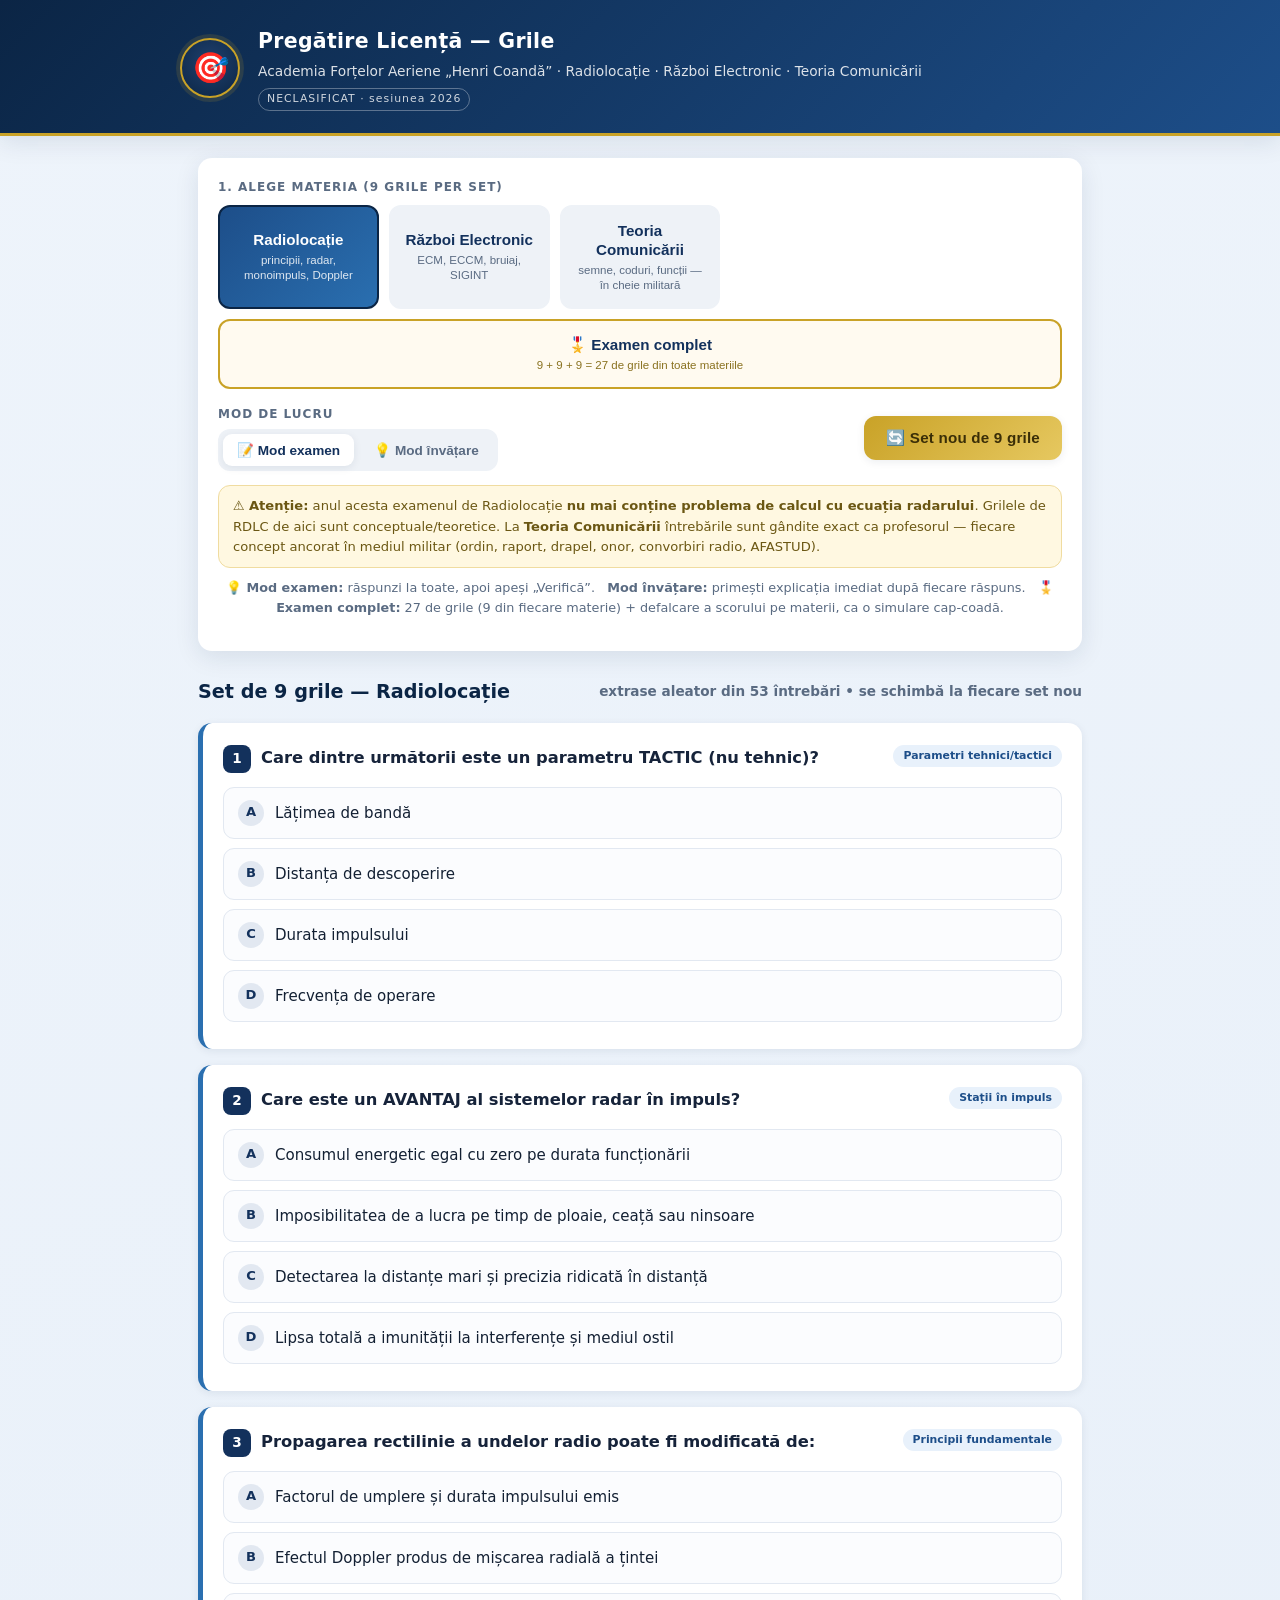
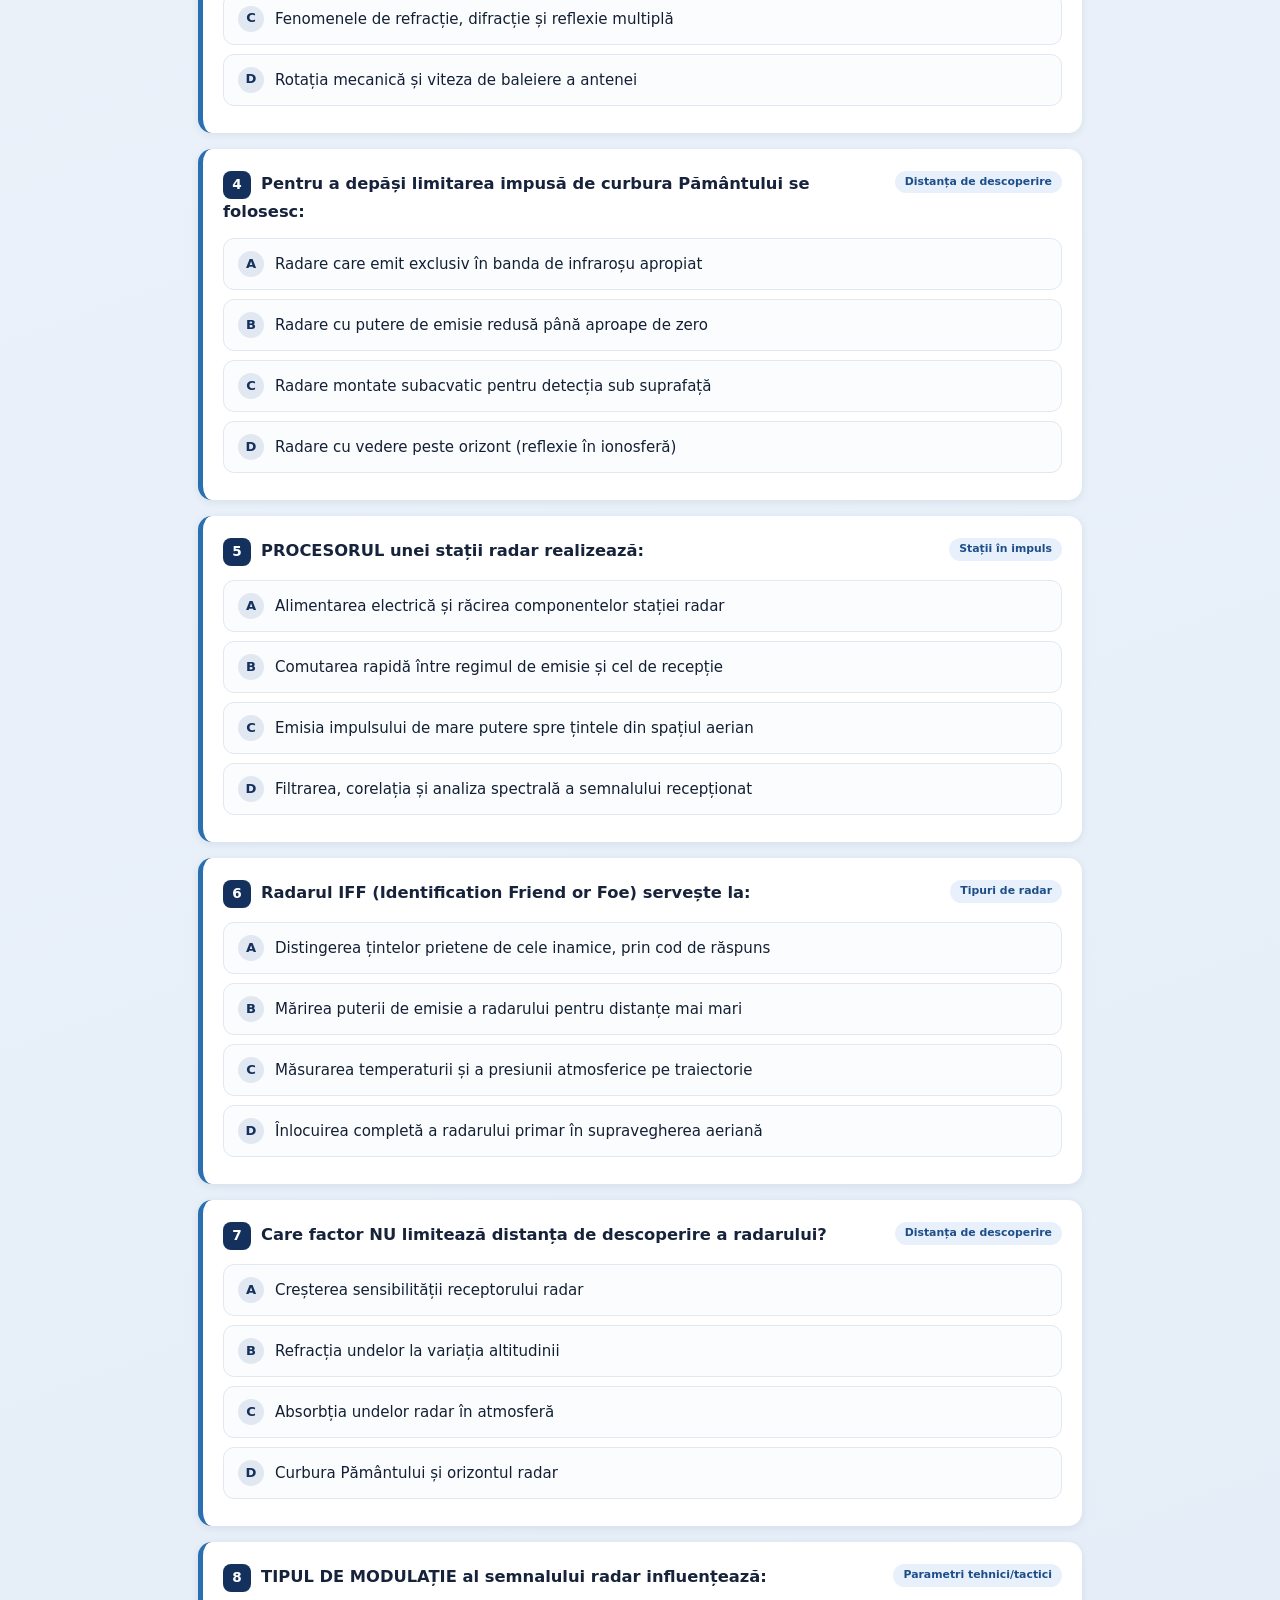
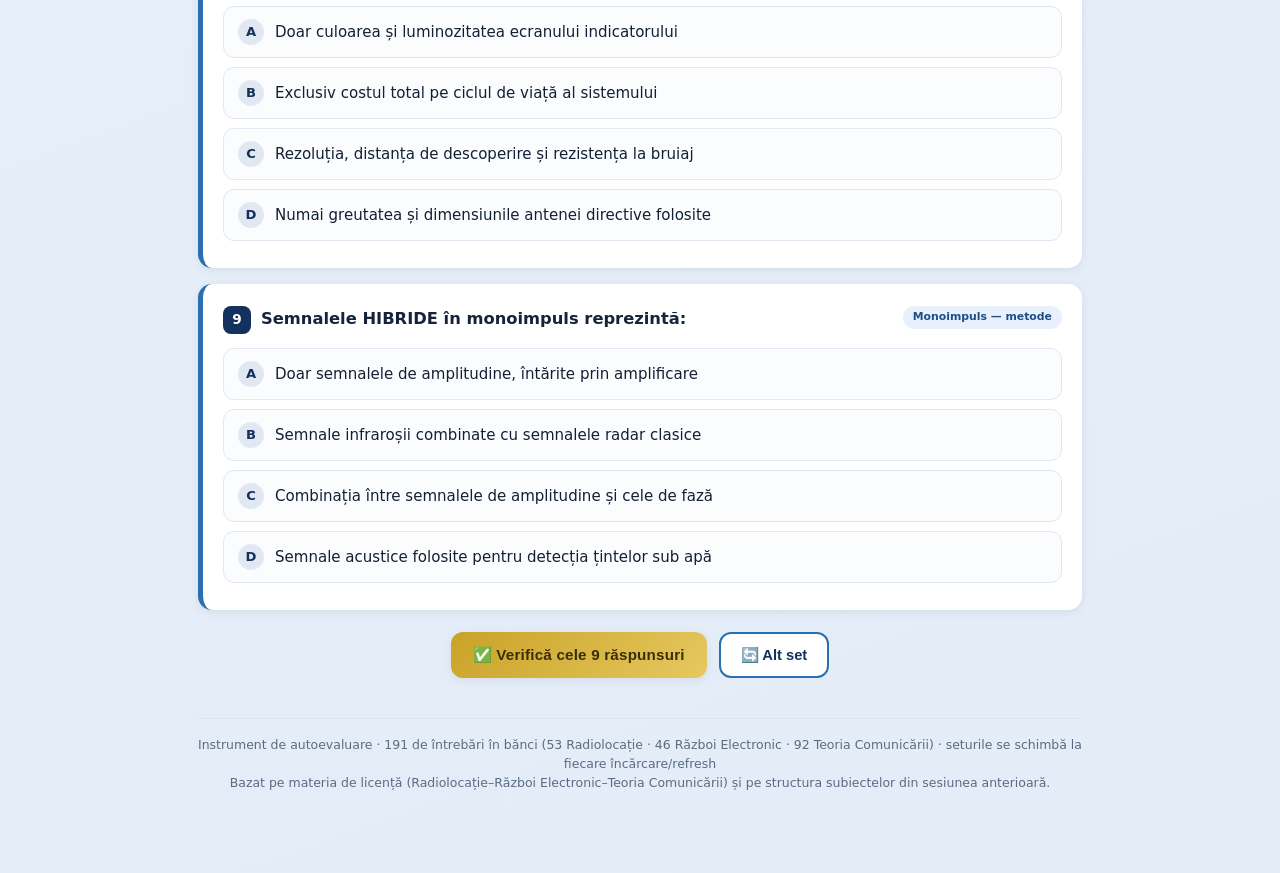
==== Grile-Licenta-STANDALONE.html @ 8da16b51 "Grile licenta - Radiolocatie, Razboi Electronic, Teoria Comunicarii Site de pregatire cu 191 de gril" ====
<!DOCTYPE html>
<html lang="ro">
<head>
<meta charset="UTF-8">
<meta name="viewport" content="width=device-width, initial-scale=1.0">
<title>Grile Licență — Radiolocație · Război Electronic · Teoria Comunicării</title>
<style>
:root{
  --bleu-inchis:#0b2545;
  --bleu:#13315c;
  --bleu-mediu:#1d4e89;
  --bleu-deschis:#2a6fb0;
  --cer:#e8f1fb;
  --auriu:#c9a227;
  --auriu-clar:#e6c860;
  --verde:#1a7f4b;
  --verde-fundal:#e5f5ec;
  --rosu:#b3261e;
  --rosu-fundal:#fbe9e7;
  --gri:#5a6b82;
  --gri-clar:#eef2f7;
  --alb:#ffffff;
  --umbra:0 6px 24px rgba(11,37,69,.10);
  --umbra-mica:0 2px 8px rgba(11,37,69,.08);
  --radius:14px;
}
*{box-sizing:border-box}
html{scroll-behavior:smooth}
body{
  margin:0;
  font-family:"Segoe UI",system-ui,-apple-system,Roboto,Arial,sans-serif;
  color:#132033;
  background:linear-gradient(160deg,#eef4fb 0%,#e3ecf7 100%);
  line-height:1.55;
}
.container{max-width:920px;margin:0 auto;padding:0 18px 80px}

/* ---------- HEADER ---------- */
header.top{
  background:linear-gradient(135deg,var(--bleu-inchis),var(--bleu-mediu));
  color:#fff;padding:26px 18px 22px;box-shadow:var(--umbra);
  border-bottom:3px solid var(--auriu);
}
header.top .wrap{max-width:920px;margin:0 auto;display:flex;align-items:center;gap:18px}
.stema{
  width:60px;height:60px;flex:0 0 60px;border-radius:50%;
  background:radial-gradient(circle at 50% 40%,#20416e,#0b2545);
  border:2px solid var(--auriu);display:flex;align-items:center;justify-content:center;
  font-size:30px;box-shadow:0 0 0 4px rgba(201,162,39,.15);
}
header.top h1{margin:0;font-size:1.28rem;letter-spacing:.3px}
header.top p{margin:3px 0 0;font-size:.86rem;opacity:.85}
.badge-neclasificat{
  display:inline-block;margin-top:6px;font-size:.68rem;letter-spacing:1px;
  border:1px solid rgba(255,255,255,.4);padding:2px 8px;border-radius:20px;opacity:.8
}

/* ---------- BARA DE CONTROL ---------- */
.panou{
  background:var(--alb);border-radius:var(--radius);box-shadow:var(--umbra);
  padding:20px;margin-top:22px;
}
.eticheta{font-size:.75rem;text-transform:uppercase;letter-spacing:1px;color:var(--gri);margin-bottom:8px;font-weight:600}
.materii{display:grid;grid-template-columns:repeat(auto-fit,minmax(150px,1fr));gap:10px}
.materie-btn{
  border:2px solid var(--gri-clar);background:var(--gri-clar);color:var(--bleu);
  border-radius:12px;padding:14px 12px;cursor:pointer;font-size:.95rem;font-weight:600;
  transition:.15s;text-align:center;line-height:1.3;
}
.materie-btn small{display:block;font-weight:400;font-size:.72rem;color:var(--gri);margin-top:3px}
.materie-btn:hover{border-color:var(--bleu-deschis);transform:translateY(-2px)}
.materie-btn.activ{background:linear-gradient(135deg,var(--bleu-mediu),var(--bleu-deschis));color:#fff;border-color:var(--bleu-inchis)}
.materie-btn.activ small{color:rgba(255,255,255,.85)}
.materie-btn.complet-btn{grid-column:1/-1;border-color:var(--auriu);background:#fffaf0}
.materie-btn.complet-btn small{color:#8a7220}
.materie-btn.complet-btn.activ{background:linear-gradient(135deg,var(--auriu),var(--auriu-clar));color:#3a2e07;border-color:#a8891f}
.materie-btn.complet-btn.activ small{color:#5a4a10}

/* separator de materie în examen complet */
.sectiune-materie{
  margin:26px 0 4px;padding:12px 18px;border-radius:12px;font-weight:700;font-size:1.05rem;
  color:#fff;background:linear-gradient(135deg,var(--bleu-inchis),var(--bleu-mediu));
  box-shadow:var(--umbra-mica);border-left:5px solid var(--auriu);letter-spacing:.3px
}
.sectiune-materie:first-child{margin-top:8px}

/* defalcare pe materii în rezultat */
.defalcare{margin-top:18px;display:grid;gap:10px;max-width:460px;margin-left:auto;margin-right:auto;text-align:left}
.defalcare-item{display:grid;grid-template-columns:1fr auto;gap:4px 12px;align-items:center}
.defalcare-nume{font-size:.9rem;opacity:.95}
.defalcare-scor{font-weight:700;font-size:.95rem}
.defalcare-bara{grid-column:1/-1;height:8px;background:rgba(255,255,255,.2);border-radius:20px;overflow:hidden}
.defalcare-bara > div{height:100%;background:linear-gradient(90deg,var(--auriu),var(--auriu-clar));border-radius:20px;transition:width .6s ease}

.optiuni-rand{display:flex;flex-wrap:wrap;gap:14px;align-items:center;margin-top:16px;justify-content:space-between}
.mod-switch{display:flex;gap:6px;background:var(--gri-clar);padding:5px;border-radius:12px}
.mod-switch button{
  border:none;background:transparent;padding:8px 14px;border-radius:9px;cursor:pointer;
  font-size:.85rem;font-weight:600;color:var(--gri);transition:.15s
}
.mod-switch button.activ{background:#fff;color:var(--bleu);box-shadow:var(--umbra-mica)}
.btn-principal{
  background:linear-gradient(135deg,var(--auriu),var(--auriu-clar));color:#3a2e07;
  border:none;padding:13px 22px;border-radius:12px;font-size:.95rem;font-weight:700;
  cursor:pointer;box-shadow:var(--umbra-mica);transition:.15s;letter-spacing:.2px
}
.btn-principal:hover{filter:brightness(1.05);transform:translateY(-2px)}
.btn-principal:active{transform:translateY(0)}

/* ---------- ANTET SET ---------- */
.antet-set{
  display:flex;justify-content:space-between;align-items:center;flex-wrap:wrap;gap:10px;
  margin-top:26px;margin-bottom:6px;
}
.antet-set h2{margin:0;color:var(--bleu-inchis);font-size:1.2rem}
.antet-set .contor{font-size:.85rem;color:var(--gri);font-weight:600}

/* ---------- CARD ÎNTREBARE ---------- */
.card{
  background:var(--alb);border-radius:var(--radius);box-shadow:var(--umbra-mica);
  padding:20px 20px 18px;margin-top:16px;border-left:5px solid var(--bleu-deschis);
  transition:.2s
}
.card.corect{border-left-color:var(--verde)}
.card.gresit{border-left-color:var(--rosu)}
.card .q-nr{
  display:inline-flex;align-items:center;justify-content:center;min-width:28px;height:28px;
  background:var(--bleu);color:#fff;border-radius:8px;font-weight:700;font-size:.85rem;margin-right:10px;padding:0 6px
}
.card .tema-tag{
  float:right;font-size:.68rem;color:var(--bleu-mediu);background:var(--cer);
  padding:3px 10px;border-radius:20px;font-weight:600;margin-top:2px
}
.card .intrebare{font-weight:600;font-size:1.02rem;margin:2px 0 14px;color:#16233a}
.optiune{
  display:flex;align-items:flex-start;gap:11px;border:1.5px solid #e2e8f1;border-radius:11px;
  padding:12px 14px;margin-bottom:9px;cursor:pointer;transition:.12s;background:#fbfcfe
}
.optiune:hover{border-color:var(--bleu-deschis);background:#f4f8fd}
.optiune.selectat{border-color:var(--bleu-mediu);background:#eaf2fb;box-shadow:inset 0 0 0 1px var(--bleu-mediu)}
.optiune .litera{
  flex:0 0 26px;width:26px;height:26px;border-radius:50%;background:#e2e8f1;color:var(--bleu);
  display:flex;align-items:center;justify-content:center;font-weight:700;font-size:.82rem;transition:.12s
}
.optiune.selectat .litera{background:var(--bleu-mediu);color:#fff}
.optiune .txt{flex:1;font-size:.94rem;padding-top:2px}
.optiune.raspuns-corect{border-color:var(--verde);background:var(--verde-fundal)}
.optiune.raspuns-corect .litera{background:var(--verde);color:#fff}
.optiune.raspuns-gresit{border-color:var(--rosu);background:var(--rosu-fundal)}
.optiune.raspuns-gresit .litera{background:var(--rosu);color:#fff}
.optiune.blocat{cursor:default;pointer-events:none}

/* ---------- EXPLICAȚIE ---------- */
.explicatie{
  margin-top:12px;border-radius:11px;padding:14px 16px;font-size:.9rem;line-height:1.6;
  display:none;animation:apar .25s ease
}
.explicatie.vizibil{display:block}
.explicatie.ok{background:var(--verde-fundal);border:1px solid #b7e0c6}
.explicatie.nu{background:var(--rosu-fundal);border:1px solid #f0c4bf}
.explicatie .titlu{font-weight:700;margin-bottom:4px;display:flex;align-items:center;gap:7px}
.explicatie.ok .titlu{color:var(--verde)}
.explicatie.nu .titlu{color:var(--rosu)}
@keyframes apar{from{opacity:0;transform:translateY(-4px)}to{opacity:1;transform:none}}

/* ---------- REZULTAT ---------- */
#rezultat{margin-top:26px}
.scor-card{
  background:linear-gradient(135deg,var(--bleu-inchis),var(--bleu-mediu));color:#fff;
  border-radius:var(--radius);padding:26px;text-align:center;box-shadow:var(--umbra);
  border-bottom:3px solid var(--auriu)
}
.scor-card .nota{font-size:3rem;font-weight:800;line-height:1;margin:6px 0}
.scor-card .nota small{font-size:1.1rem;opacity:.75;font-weight:600}
.scor-card .mesaj{font-size:1rem;opacity:.92;margin-top:6px}
.bara-scor{height:12px;background:rgba(255,255,255,.2);border-radius:20px;margin:16px auto 0;max-width:420px;overflow:hidden}
.bara-scor > div{height:100%;border-radius:20px;transition:width .6s ease;background:linear-gradient(90deg,var(--auriu),var(--auriu-clar))}
.teme-repetat{
  background:var(--alb);border-radius:var(--radius);box-shadow:var(--umbra-mica);
  padding:18px 20px;margin-top:16px;border-left:5px solid var(--auriu)
}
.teme-repetat h3{margin:0 0 8px;color:var(--bleu-inchis);font-size:1.02rem}
.teme-repetat ul{margin:6px 0 0;padding-left:20px}
.teme-repetat li{margin-bottom:5px;font-size:.92rem}
.teme-repetat .felicitari{color:var(--verde);font-weight:600}

.actiuni-jos{display:flex;gap:12px;flex-wrap:wrap;justify-content:center;margin-top:22px}
.btn-secundar{
  background:#fff;color:var(--bleu);border:2px solid var(--bleu-deschis);
  padding:12px 20px;border-radius:12px;font-weight:600;cursor:pointer;transition:.15s;font-size:.92rem
}
.btn-secundar:hover{background:var(--cer)}

/* ---------- FOOTER / MISC ---------- */
.hint{font-size:.8rem;color:var(--gri);margin-top:10px;text-align:center}
footer{text-align:center;color:var(--gri);font-size:.78rem;margin-top:40px;padding-top:16px;border-top:1px solid #dbe3ee}
.avertisment{
  background:#fff8e1;border:1px solid #f0dca0;border-radius:12px;padding:10px 14px;
  font-size:.82rem;color:#6b5713;margin-top:14px
}
@media(max-width:560px){
  header.top h1{font-size:1.05rem}
  .card .tema-tag{display:none}
  .scor-card .nota{font-size:2.4rem}
}

</style>
</head>
<body>

<header class="top">
  <div class="wrap">
    <div class="stema">🎯</div>
    <div>
      <h1>Pregătire Licență — Grile</h1>
      <p>Academia Forțelor Aeriene „Henri Coandă” · Radiolocație · Război Electronic · Teoria Comunicării</p>
      <span class="badge-neclasificat">NECLASIFICAT · sesiunea 2026</span>
    </div>
  </div>
</header>

<div class="container">

  <div class="panou">
    <div class="eticheta">1. Alege materia (9 grile per set)</div>
    <div class="materii" id="materii"><!-- butoane materii injectate --></div>

    <div class="optiuni-rand">
      <div>
        <div class="eticheta" style="margin-bottom:6px">Mod de lucru</div>
        <div class="mod-switch">
          <button data-mod="examen" class="activ">📝 Mod examen</button>
          <button data-mod="invatare">💡 Mod învățare</button>
        </div>
      </div>
      <button class="btn-principal" onclick="setNou()">🔄 Set nou de 9 grile</button>
    </div>

    <div class="avertisment">
      ⚠️ <b>Atenție:</b> anul acesta examenul de Radiolocație <b>nu mai conține problema de calcul cu ecuația radarului</b>.
      Grilele de RDLC de aici sunt conceptuale/teoretice. La <b>Teoria Comunicării</b> întrebările sunt gândite exact ca profesorul —
      fiecare concept ancorat în mediul militar (ordin, raport, drapel, onor, convorbiri radio, AFASTUD).
    </div>
    <p class="hint">💡 <b>Mod examen:</b> răspunzi la toate, apoi apeși „Verifică”. &nbsp; <b>Mod învățare:</b> primești explicația imediat după fiecare răspuns. &nbsp; <b>🎖️ Examen complet:</b> 27 de grile (9 din fiecare materie) + defalcare a scorului pe materii, ca o simulare cap-coadă.</p>
  </div>

  <div class="antet-set">
    <h2 id="titlu-set">Set de 9 grile</h2>
    <span class="contor" id="contor-banca"></span>
  </div>

  <div id="grile"><!-- carduri întrebări --></div>

  <div id="bara-actiune" class="actiuni-jos" style="display:none">
    <button id="btn-verifica" class="btn-principal">✅ Verifică cele 9 răspunsuri</button>
    <button class="btn-secundar" onclick="setNou()">🔄 Alt set</button>
  </div>

  <div id="rezultat"></div>

  <footer>
    Instrument de autoevaluare · 191 de întrebări în bănci (53 Radiolocație · 46 Război Electronic · 92 Teoria Comunicării) · seturile se schimbă la fiecare încărcare/refresh<br>
    Bazat pe materia de licență (Radiolocație–Război Electronic–Teoria Comunicării) și pe structura subiectelor din sesiunea anterioară.
  </footer>
</div>

<script>
/* ============================================================
   BANCĂ DE GRILE — RADIOLOCAȚIE
   Academia Forțelor Aeriene "Henri Coandă" — pregătire licență
   Redactare exigentă: cele 4 variante au lungime comparabilă (corectul
   NU este sistematic cel mai lung); distractorii sunt plauzibili,
   construiți din concepte reale din materie (confuzii tipice).
   Notă: anul acesta NU se mai dă problema de calcul cu ecuația radarului.
   ============================================================ */
window.BANCA_RDLC = [
  /* ---------- 2.1.3 PRINCIPII FUNDAMENTALE ---------- */
  {
    t: "Care dintre următoarele NU este un principiu fundamental al radiolocației?",
    o: ["Amplificarea spontană a undelor în atmosferă", "Reflexia undelor pe suprafețele de separație", "Propagarea rectilinie a undelor prin mediu", "Interferența constructivă și cea distructivă"],
    c: 0,
    e: "✓ Corect: principiile fundamentale sunt reflexia, propagarea rectilinie, interferența și viteza constantă a luminii (c). Amplificarea spontană în atmosferă nu există — atmosfera atenuează semnalul. 📌 Reflexie + propagare rectilinie + interferență + viteza c.",
    tema: "Principii fundamentale", ref: "2.1.3"
  },
  {
    t: "Viteza de propagare a undelor electromagnetice în vid este aproximativ:",
    o: ["3 × 10⁸ m/s", "3 × 10⁶ m/s", "3 × 10¹⁰ m/s", "3 × 10⁵ m/s"],
    c: 0,
    e: "✓ Corect: c ≈ 3 × 10⁸ m/s (300.000 km/s), folosită pentru a calcula distanța din timpul de zbor al impulsului. 📌 10⁶ ar fi prea mic; 10¹⁰ prea mare.",
    tema: "Principii fundamentale", ref: "2.1.3"
  },
  {
    t: "Cantitatea de energie reflectată de un obiect depinde, printre altele, de:",
    o: ["Unghiul de incidență și proprietățile electrice ale materialului", "Culoarea vizibilă și textura suprafeței exterioare a țintei", "Temperatura aerului și umiditatea relativă din zona țintei", "Ora din zi și poziția soarelui în momentul măsurării"],
    c: 0,
    e: "✓ Corect: energia reflectată depinde de unghiul de incidență, proprietățile electrice ale materialului, forma și dimensiunea obiectului. Culoarea, temperatura aerului și ora nu intervin. 📌 Reflexia are loc la separația a două medii cu proprietăți electrice diferite.",
    tema: "Principii fundamentale", ref: "2.1.3"
  },
  {
    t: "Propagarea rectilinie a undelor radio poate fi modificată de:",
    o: ["Fenomenele de refracție, difracție și reflexie multiplă", "Rotația mecanică și viteza de baleiere a antenei", "Efectul Doppler produs de mișcarea radială a țintei", "Factorul de umplere și durata impulsului emis"],
    c: 0,
    e: "✓ Corect: în condiții ideale undele se propagă în linie dreaptă, dar traiectoria e influențată de refracție, difracție și reflexie multiplă. Rotația antenei, Doppler și duty cycle nu curbează traiectoria. 📌 Propagarea rectilinie stă la baza determinării direcției.",
    tema: "Principii fundamentale", ref: "2.1.3"
  },
  {
    t: "Interferența a două unde este CONSTRUCTIVĂ atunci când undele sunt:",
    o: ["În fază (undă rezultată cu amplitudine mai mare)", "În antifază (amplitudine mai mică sau chiar nulă)", "De frecvențe complet diferite una față de cealaltă", "Reflectate de ținte diferite, aflate la distanțe egale"],
    c: 0,
    e: "✓ Corect: în fază → interferență constructivă (amplitudine mai mare); în antifază → distructivă (amplitudine mai mică/nulă). 📌 Se folosește pentru a întări semnalul util sau a elimina semnale nedorite.",
    tema: "Principii fundamentale", ref: "2.1.3"
  },

  /* ---------- TIPURI DE RADIOLOCAȚIE ---------- */
  {
    t: "Prin ce se deosebește radarul PASIV de cel ACTIV?",
    o: ["Nu emite semnale proprii, ci le detectează pe cele existente", "Emite semnale de putere mai mare decât radarul activ", "Folosește obligatoriu un transponder montat pe fiecare țintă", "Funcționează numai pe timp de noapte și vizibilitate redusă"],
    c: 0,
    e: "✓ Corect: radarul pasiv nu emite; detectează semnale emise de alte surse (radare/comunicații inamice), deci e invizibil pentru inamic. Radarul activ emite și analizează ecoul. 📌 Pasiv = tăcut, discret.",
    tema: "Tipuri de radar", ref: "Tipuri de Radiolocație"
  },
  {
    t: "Care este principala LIMITARE a radarului pasiv?",
    o: ["Depinde de semnalele deja existente în mediul electromagnetic", "Poate fi detectat cu ușurință de sistemele adversarului", "Consumă o cantitate foarte mare de energie la emisie", "Necesită rotația continuă și rapidă a antenei directive"],
    c: 0,
    e: "✓ Corect: radarul pasiv nu poate detecta o țintă care nu emite radiație — depinde de semnalele existente. Nu e ușor de detectat (asta e chiar avantajul lui). 📌 Avantaj = discreție; limitare = dependența de semnale externe.",
    tema: "Tipuri de radar", ref: "Tipuri de Radiolocație"
  },
  {
    t: "Radarul PRIMAR (PSR) se caracterizează prin faptul că:",
    o: ["Detectează orice obiect reflectant, fără un răspuns al țintei", "Necesită un transponder funcțional montat pe ținta detectată", "Oferă automat identitatea, altitudinea și viteza fiecărei ținte", "Funcționează exclusiv cu ținte cooperative, dotate cu emițător"],
    c: 0,
    e: "✓ Corect: PSR nu depinde de răspunsul țintei — detectează orice obiect reflectant, dar nu oferă identitate/altitudine. Transponderul și identificarea sunt specifice radarului secundar. 📌 PSR = ecou brut; SSR = dialog cu transponder.",
    tema: "Tipuri de radar", ref: "Tipuri de Radiolocație"
  },
  {
    t: "Radarul SECUNDAR (SSR) și sistemul IFF se bazează pe:",
    o: ["Un transponder de pe țintă care răspunde cu informații suplimentare", "Reflexia pură a undelor de la țintă, fără niciun răspuns al acesteia", "Detectarea și analiza radiației infraroșii emise natural de țintă", "Absorbția undelor radar de către materialul din care e făcută ținta"],
    c: 0,
    e: "✓ Corect: SSR interacționează cu un transponder ce dă identitate, altitudine, viteză; IFF e o formă specializată de SSR (prieten/inamic). Reflexia pură fără răspuns = radar primar. 📌 IFF = caz special de radar secundar.",
    tema: "Tipuri de radar", ref: "Tipuri de Radiolocație"
  },
  {
    t: "Radarul IFF (Identification Friend or Foe) servește la:",
    o: ["Distingerea țintelor prietene de cele inamice, prin cod de răspuns", "Mărirea puterii de emisie a radarului pentru distanțe mai mari", "Înlocuirea completă a radarului primar în supravegherea aeriană", "Măsurarea temperaturii și a presiunii atmosferice pe traiectorie"],
    c: 0,
    e: "✓ Corect: IFF emite un semnal la care ținta răspunde cu un cod (prieten/inamic), prevenind atacul asupra propriilor aeronave. 📌 IFF = „cine ești?” — prieten sau dușman.",
    tema: "Tipuri de radar", ref: "Tipuri de Radiolocație"
  },
  {
    t: "Un avantaj strategic al radarului pasiv de supraveghere este:",
    o: ["Discreția — nefiind emițător, nu poate fi detectat de inamic", "Puterea de emisie foarte mare, cu rază de acțiune extinsă", "Montarea sa obligatorie pe aeronavele de tip stealth moderne", "Funcționarea sa exclusiv cu ținte fixe, aflate la sol sau pe apă"],
    c: 0,
    e: "✓ Corect: nefiind emițător, radarul pasiv e discret și sigur, eficient acolo unde radarele active și-ar dezvălui poziția. 📌 Ideal pentru supraveghere discreționară și război electronic.",
    tema: "Tipuri de radar", ref: "Tipuri de Radiolocație"
  },

  /* ---------- 2.1.5.1 SER / ȚINTE ---------- */
  {
    t: "Suprafața efectivă de reflexie (SER / RCS), notată σ, se măsoară în:",
    o: ["Metri pătrați (m²)", "Wați (W)", "Hertzi (Hz)", "Decibeli (dB)"],
    c: 0,
    e: "✓ Corect: σ se exprimă în m² și cuantifică capacitatea de reflexie a obiectului. Nu e putere (W) sau frecvență (Hz). 📌 σ depinde de formă, dimensiune, material, unghi și frecvență.",
    tema: "SER / RCS", ref: "2.1.5.1"
  },
  {
    t: "SER (suprafața efectivă de reflexie) reprezintă, prin definiție:",
    o: ["Aria echivalentă care reflectă aceeași energie ca ținta reală", "Suprafața fizică reală, măsurată direct pe conturul țintei", "Viteza radială a țintei raportată la poziția stației radar", "Numărul de impulsuri reflectate de țintă într-o singură secundă"],
    c: 0,
    e: "✓ Corect: SER = aria unei suprafețe fictive, perpendiculare pe unda incidentă, care creează în antenă aceeași densitate de putere ca ținta reală. NU este suprafața fizică reală. 📌 SER ≠ dimensiunea fizică a țintei.",
    tema: "SER / RCS", ref: "2.1.5.1"
  },
  {
    t: "Care factor NU influențează valoarea SER a unui obiect?",
    o: ["Distanța dintre radar și țintă în momentul iluminării", "Forma și dimensiunea geometrică a obiectului detectat", "Materialul din care este fabricat obiectul (conductor sau nu)", "Unghiul de incidență și frecvența undelor radar folosite"],
    c: 0,
    e: "✓ Corect: SER depinde de formă, dimensiune, material, unghi de incidență și frecvență — NU de distanță (distanța afectează puterea recepționată, nu SER-ul intrinsec). 📌 Materiale conductoare → SER mare; absorbante → SER mic.",
    tema: "SER / RCS", ref: "2.1.5.1"
  },
  {
    t: "Tehnologiile „stealth” urmăresc, în esență:",
    o: ["Reducerea SER a țintei prin formă și materiale absorbante", "Creșterea puterii de emisie a propriilor sisteme de bord", "Mărirea SER a țintei pentru o vizibilitate radar sporită", "Emiterea permanentă de semnale IFF către toate radarele"],
    c: 0,
    e: "✓ Corect: stealth = reducerea SER prin forme speciale și materiale absorbante. Mărirea SER ar face aeronava mai ușor de detectat. 📌 SER mic = detecție la distanță mică = supraviețuire mai bună.",
    tema: "SER / RCS", ref: "2.1.5.1"
  },
  {
    t: "După modul de interacțiune cu radarul, țintele se împart în:",
    o: ["Cooperative și non-cooperative", "Fixe și metalice", "Lente și rapide", "Reflectante și transparente"],
    c: 0,
    e: "✓ Corect: cooperative (răspund la interogare, ex. transponder) și non-cooperative (detectate doar prin reflexie). După mișcare, țintele mai pot fi fixe sau mobile. 📌 Cooperativ = răspunde; non-cooperativ = doar reflectă.",
    tema: "Ținte", ref: "2.1.5.1"
  },

  /* ---------- 2.1.5.2 ECUAȚIA RADIOLOCAȚIEI (conceptual) ---------- */
  {
    t: "Conform ecuației radiolocației, puterea recepționată Pr este invers proporțională cu:",
    o: ["R⁴ (puterea a patra a distanței)", "R (distanța simplă până la țintă)", "R² (pătratul distanței măsurate)", "√R (rădăcina pătrată a distanței)"],
    c: 0,
    e: "✓ Corect: semnalul se atenuează cu R² la ducere și R² la întoarcere ⇒ Pr ∝ 1/R⁴. De aceea se aplică radicalul de ordin 4 pentru a izola distanța. 📌 R⁴ = „semnătura” ecuației (drum dus-întors).",
    tema: "Ecuația radiolocației", ref: "2.1.5.2"
  },
  {
    t: "Puterea recepționată Pr este DIRECT proporțională cu:",
    o: ["Puterea transmisă, câștigul antenelor și SER a țintei", "Distanța până la țintă ridicată la puterea a patra", "Durata perioadei de repetiție și factorul de umplere", "Temperatura de lucru și zgomotul termic al receptorului"],
    c: 0,
    e: "✓ Corect: Pr crește cu Pt, câștigul G și SER (σ), și scade cu R⁴. 📌 Mai multă putere/câștig/SER = ecou mai puternic.",
    tema: "Ecuația radiolocației", ref: "2.1.5.2"
  },
  {
    t: "La un radar MONOSTATIC, câștigul de emisie Gt și cel de recepție Gr:",
    o: ["Sunt egale, fiind aceeași antenă la emisie și recepție", "Sunt întotdeauna diferite, folosind antene separate", "Au ambele valoarea zero în ecuația radiolocației", "Nu intervin deloc în calculul distanței de acțiune"],
    c: 0,
    e: "✓ Corect: la radarul monostatic aceeași antenă emite și recepționează, deci Gt = Gr. 📌 Monostatic = emisie și recepție din același loc, aceeași antenă.",
    tema: "Ecuația radiolocației", ref: "2.1.5.2"
  },
  {
    t: "Pentru a DUBLA distanța de descoperire, puterea de emisie trebuie mărită de:",
    o: ["16 ori", "2 ori", "4 ori", "8 ori"],
    c: 0,
    e: "✓ Corect: R ∝ ⁴√Pt, deci pentru dublarea distanței Pt crește de 2⁴ = 16 ori. Alternativ, se mărește de 4 ori câștigul antenei sau lungimea de undă. 📌 Dublarea razei ⇒ ×16 putere (sau ×4 câștig/λ).",
    tema: "Ecuația radiolocației", ref: "2.1.5.2"
  },

  /* ---------- 2.1.5.3 DISTANȚA DE DESCOPERIRE ---------- */
  {
    t: "Care factor NU limitează distanța de descoperire a radarului?",
    o: ["Creșterea sensibilității receptorului radar", "Curbura Pământului și orizontul radar", "Absorbția undelor radar în atmosferă", "Refracția undelor la variația altitudinii"],
    c: 0,
    e: "✓ Corect: creșterea sensibilității MĂREȘTE distanța (detectează semnale slabe). Factorii limitativi: atmosfera (atenuare, refracție, difuzie), curbura Pământului, absorbția. 📌 Sensibilitate/putere/SER mari = distanță mai mare.",
    tema: "Distanța de descoperire", ref: "2.1.5.3"
  },
  {
    t: "Influența atmosferei asupra propagării undelor radar se manifestă prin:",
    o: ["Atenuare, refracție și difuzie a undelor radar", "Amplificarea semnalului recepționat de antenă", "Mărirea suprafeței efective de reflexie a țintei", "Accelerarea rotației și baleierii antenei radar"],
    c: 0,
    e: "✓ Corect: atmosfera produce atenuare (absorbție, mai mare la frecvențe înalte/precipitații), refracție (curbarea traiectoriei) și difuzie (reducerea puterii). Toate trei afectează negativ semnalul. 📌 Atmosfera slăbește, nu întărește semnalul.",
    tema: "Distanța de descoperire", ref: "2.1.5.3"
  },
  {
    t: "Pentru a depăși limitarea impusă de curbura Pământului se folosesc:",
    o: ["Radare cu vedere peste orizont (reflexie în ionosferă)", "Radare cu putere de emisie redusă până aproape de zero", "Radare care emit exclusiv în banda de infraroșu apropiat", "Radare montate subacvatic pentru detecția sub suprafață"],
    c: 0,
    e: "✓ Corect: radarele „over-the-horizon” exploatează reflexia undelor în ionosferă pentru a ocoli curbura Pământului. 📌 Undele se propagă aproape rectiliniu ⇒ orizontul radar limitează raza fără această tehnică.",
    tema: "Distanța de descoperire", ref: "2.1.5.3"
  },
  {
    t: "Față de distanța de descoperire, frecvențele JOASE au avantajul că:",
    o: ["Sunt mai puțin atenuate și absorbite pe traseul de propagare", "Oferă cea mai bună rezoluție unghiulară în azimut și elevație", "Nu se propagă deloc prin straturile inferioare ale atmosferei", "Necesită antene de dimensiuni foarte mici și ușor de deplasat"],
    c: 0,
    e: "✓ Corect: frecvențele joase, mai puțin atenuate/absorbite, permit distanțe mai mari; cele înalte dau rezoluție și precizie mai bune, dar sunt mai atenuate. 📌 Joase = rază; înalte = rezoluție.",
    tema: "Distanța de descoperire", ref: "2.1.5.3"
  },

  /* ---------- 2.2.1 PARAMETRI TEHNICI ȘI TACTICI ---------- */
  {
    t: "Care dintre următorii este un parametru TACTIC (nu tehnic)?",
    o: ["Distanța de descoperire", "Frecvența de operare", "Lățimea de bandă", "Durata impulsului"],
    c: 0,
    e: "✓ Corect: parametrii tactici descriu performanța operațională (distanță de descoperire, precizie, rezoluție, mobilitate, cost). Frecvența, banda, durata impulsului sunt tehnici. 📌 Tehnic = „cum e construit”; tactic = „ce poate face”.",
    tema: "Parametri tehnici/tactici", ref: "2.2.1"
  },
  {
    t: "Câștigul antenei radar exprimă capacitatea acesteia de a:",
    o: ["Concentra energia radiată pe o anumită direcție", "Reduce puterea de emisie a semnalului transmis", "Prelungi durata fiecărui impuls radar emis", "Micșora frecvența de operare a sistemului radar"],
    c: 0,
    e: "✓ Corect: un câștig mai mare = concentrare mai eficientă a energiei ⇒ rază mai mare și rezoluție unghiulară mai bună. 📌 Câștig mare = fascicul „strâns” și puternic.",
    tema: "Parametri tehnici/tactici", ref: "2.2.1"
  },
  {
    t: "Lățimea fasciculului antenei (la scăderea de 3 dB) influențează:",
    o: ["Rezoluția unghiulară, în azimut și elevație", "Durata impulsului emis de către radar", "Frecvența de repetiție a impulsurilor (PRF)", "Factorul de umplere al ciclului de emisie"],
    c: 0,
    e: "✓ Corect: un fascicul mai îngust = rezoluție unghiulară mai bună; cei 3 dB = punctul unde puterea scade la jumătate. NU influențează rezoluția în distanță (aceea depinde de durata impulsului/bandă). 📌 Fascicul îngust = rezoluție unghiulară bună.",
    tema: "Parametri tehnici/tactici", ref: "2.2.1"
  },
  {
    t: "Costul LCC (Life Cycle Cost) al unui radar cuprinde:",
    o: ["Achiziția, operarea, mentenanța și scoaterea din uz", "Doar prețul de achiziție al antenei principale", "Doar consumul de energie electrică pe o oră", "Doar salariul lunar al operatorului de radar"],
    c: 0,
    e: "✓ Corect: LCC = costul total pe întreg ciclul de viață (achiziție + operare + mentenanță + retragere + reutilizare). 📌 LCC ≠ doar prețul de cumpărare.",
    tema: "Parametri tehnici/tactici", ref: "2.2.1"
  },

  /* ---------- 2.2.2 STAȚII ÎN IMPULS ---------- */
  {
    t: "Rolul COMUTATORULUI DE ANTENĂ într-o stație radar în impuls este de a:",
    o: ["Dirija emisia spre antenă și recepția spre receptor, protejându-l", "Amplifica semnalul de frecvență intermediară în lanțul de recepție", "Afișa datele despre țintă pe ecranul indicatorului pentru operator", "Stabili durata și frecvența de repetiție a impulsurilor emise"],
    c: 0,
    e: "✓ Corect: comutatorul dirijează emisia spre antenă / recepția spre receptor și protejează receptorul de puterea mare a emisiei. Afișarea = indicatorul; durata/repetiția = modulatorul. 📌 Fără comutator, emisia ar distruge receptorul.",
    tema: "Stații în impuls", ref: "2.2.2"
  },
  {
    t: "MODULATORUL dintr-o stație radar în impuls controlează:",
    o: ["Durata și frecvența de repetiție a impulsurilor emise", "Luminozitatea și contrastul ecranului indicatorului radar", "Numărul total de antene folosite de sistemul radar", "Temperatura de lucru și răcirea blocului receptor"],
    c: 0,
    e: "✓ Corect: modulatorul controlează durata impulsului (→ rezoluția în distanță) și frecvența de repetiție (→ distanța maximă neambiguă). 📌 Modulator = „ritmul” emisiei; emițător = „forța” emisiei.",
    tema: "Stații în impuls", ref: "2.2.2"
  },
  {
    t: "În receptorul radar, MIXER-ul are rolul de a:",
    o: ["Transforma înalta frecvență într-o frecvență intermediară (FI)", "Emite impulsul de mare putere spre țintă prin intermediul antenei", "Roti mecanic antena directivă pentru baleierea spațiului aerian", "Genera semnalul de sincronizare care coordonează întregul sistem"],
    c: 0,
    e: "✓ Corect: mixerul convertește înalta frecvență în frecvență intermediară (FI). Receptorul mai are un LNA și un amplificator FI. 📌 Recepție: LNA → mixer (→ FI) → amplificator FI → detecție.",
    tema: "Stații în impuls", ref: "2.2.2"
  },
  {
    t: "PROCESORUL unei stații radar realizează:",
    o: ["Filtrarea, corelația și analiza spectrală a semnalului recepționat", "Emisia impulsului de mare putere spre țintele din spațiul aerian", "Comutarea rapidă între regimul de emisie și cel de recepție", "Alimentarea electrică și răcirea componentelor stației radar"],
    c: 0,
    e: "✓ Corect: procesorul extrage distanța, viteza și direcția prin filtrare, corelație și analiză spectrală (și, modern, filtrare adaptivă și recunoaștere automată a țintelor). 📌 Procesorul transformă ecoul în date despre țintă.",
    tema: "Stații în impuls", ref: "2.2.2"
  },
  {
    t: "INDICATORUL unei stații de radiolocație are rolul de a:",
    o: ["Afișa datele despre ținte într-un format util pentru operator", "Amplifica puterea semnalului emis înainte de a ajunge la antenă", "Comuta căile de semnal între blocul de emisie și cel de recepție", "Genera frecvența intermediară necesară procesării semnalului"],
    c: 0,
    e: "✓ Corect: indicatorul afișează informațiile despre ținte (hărți, grafice, valori); modern, se integrează într-un sistem de comandă și control. 📌 Indicator = interfața cu operatorul.",
    tema: "Stații în impuls", ref: "2.2.2"
  },
  {
    t: "Cum influențează durata impulsului rezoluția în distanță?",
    o: ["Impulsul scurt dă o rezoluție în distanță mai bună", "Impulsul lung dă o rezoluție în distanță mai bună", "Durata impulsului nu are legătură cu rezoluția", "Rezoluția depinde doar de câștigul antenei radar"],
    c: 0,
    e: "✓ Corect: rezoluția în distanță = c·τ/2, deci un impuls scurt separă mai bine ținte apropiate; impulsul lung crește raza dar înrăutățește rezoluția. 📌 Impuls scurt = rezoluție bună; impuls lung = rază mare.",
    tema: "Stații în impuls", ref: "2.2.2"
  },
  {
    t: "Frecvența de repetiție a impulsurilor (PRF / Fr) determină:",
    o: ["Distanța maximă neambiguă de măsurare", "Rezoluția unghiulară a țintei în azimut", "Suprafața efectivă de reflexie a țintei", "Câștigul antenei radar la recepție"],
    c: 0,
    e: "✓ Corect: PRF stabilește distanța maximă neambiguă (Tr = 1/Fr) și viteza Doppler maximă neambiguă. PRF mare = actualizare rapidă dar ambiguitate; PRF mică = detecție precisă la distanțe mari. 📌 PRF = parametru al sincronizatorului.",
    tema: "Stații în impuls", ref: "2.2.2"
  },
  {
    t: "Factorul de umplere (Q – Duty Cycle) reprezintă raportul dintre:",
    o: ["Durata impulsului și perioada ciclului radar", "Puterea semnalului emis și cea recepționată", "Numărul de ținte și numărul de impulsuri", "Câștigul de emisie și câștigul de recepție"],
    c: 0,
    e: "✓ Corect: Q = durata impulsului / perioada ciclului; un Q ridicat = consum energetic mai mare și risc de supraîncălzire. 📌 Duty cycle mare = energie medie mare, solicitare termică mare.",
    tema: "Stații în impuls", ref: "2.2.2"
  },
  {
    t: "Distanța până la țintă este determinată prin măsurarea:",
    o: ["Timpului de zbor al impulsului (dus-întors)", "Deplasării Doppler a frecvenței ecoului", "Amplitudinii semnalului radar reflectat", "Fazei semnalului recepționat de antenă"],
    c: 0,
    e: "✓ Corect: distanța rezultă din timpul dus-întors al impulsului, cunoscând c. Doppler → viteza; directivitatea antenei → direcția. 📌 Timp → distanță; Doppler → viteză; antenă → direcție.",
    tema: "Stații în impuls", ref: "2.2.2"
  },
  {
    t: "Viteza radială a țintei este determinată prin:",
    o: ["Deplasarea Doppler a frecvenței ecoului", "Timpul de zbor al impulsului radar emis", "Rotația mecanică a antenei directive", "Numărul de impulsuri emise pe secundă"],
    c: 0,
    e: "✓ Corect: viteza radială se obține din efectul Doppler (schimbarea frecvenței ecoului). 📌 Apropiere → shift pozitiv; depărtare → shift negativ.",
    tema: "Stații în impuls", ref: "2.2.2"
  },
  {
    t: "Direcția (coordonatele unghiulare β și ε) a țintei se determină folosind:",
    o: ["Directivitatea antenei (lobul principal)", "Deplasarea Doppler a frecvenței ecoului", "Timpul de zbor al impulsului transmis", "Factorul de umplere al ciclului radar"],
    c: 0,
    e: "✓ Corect: direcția rezultă din directivitatea antenei — semnalul maxim se recepționează pe lobul principal. 📌 Distanță (timp), viteză (Doppler), direcție (antenă directivă).",
    tema: "Stații în impuls", ref: "2.2.2"
  },
  {
    t: "Care este un AVANTAJ al sistemelor radar în impuls?",
    o: ["Detectarea la distanțe mari și precizia ridicată în distanță", "Imposibilitatea de a lucra pe timp de ploaie, ceață sau ninsoare", "Lipsa totală a imunității la interferențe și mediul ostil", "Consumul energetic egal cu zero pe durata funcționării"],
    c: 0,
    e: "✓ Corect: radarele în impuls detectează la distanțe mari, au precizie ridicată (timpul de zbor), imunitate sporită la interferențe și lucrează în condiții meteo dificile. 📌 Impuls puternic + timp de zbor = rază + precizie.",
    tema: "Stații în impuls", ref: "2.2.2"
  },

  /* ---------- 2.2.4 RADIOLOCAȚIA MONOIMPULS ---------- */
  {
    t: "Principalul avantaj al radiolocației MONOIMPULS este că:",
    o: ["Determină coordonatele unghiulare într-un singur impuls", "Necesită mai multe rotații succesive complete ale antenei", "Emite o putere de sute de ori mai mare decât alte radare", "Funcționează exclusiv cu ținte staționare, aflate la sol"],
    c: 0,
    e: "✓ Corect: monoimpulsul dă poziția unghiulară dintr-un singur impuls ⇒ viteză de reacție și precizie, mai puțin vulnerabil la bruiaj. „Rotații succesive” descrie tehnicile tradiționale. 📌 Rapid + precis + rezistent la bruiaj.",
    tema: "Monoimpuls", ref: "2.2.4"
  },
  {
    t: "În radiolocația monoimpuls, coordonatele unghiulare se calculează măsurând:",
    o: ["Diferențele de amplitudine și de fază ale ecoului recepționat", "Timpul de zbor al fiecărui impuls emis către țintă și înapoi", "Doar culoarea și intensitatea vizuală a semnalului reflectat", "Doar puterea totală recepționată, integrată pe o rotație completă"],
    c: 0,
    e: "✓ Corect: monoimpulsul folosește o antenă cu loburi multiple și măsoară diferențele de amplitudine și fază pentru azimut și elevație, într-un singur impuls. 📌 Amplitudine + fază → unghiuri.",
    tema: "Monoimpuls", ref: "2.2.4.1"
  },
  {
    t: "Metoda de AMPLITUDINE în monoimpuls servește la determinarea:",
    o: ["Unghiului de azimut al țintei", "Distanței absolute până la țintă", "Compoziției materialului țintei", "Perioadei de repetiție a impulsului"],
    c: 0,
    e: "✓ Corect: metoda de amplitudine compară intensitatea pe canale diferite → azimutul; metoda de fază (foarte precisă) → elevația. 📌 Amplitudine → azimut; fază → elevație.",
    tema: "Monoimpuls — metode", ref: "2.2.4.3"
  },
  {
    t: "Metoda de FAZĂ în monoimpuls se bazează pe:",
    o: ["Diferențele de fază între semnalele antenei, dând elevația", "Numărarea impulsurilor emise de radar într-o singură secundă", "Măsurarea directă a distanței absolute până la ținta detectată", "Compararea culorii și a intensității ecoului radar reflectat"],
    c: 0,
    e: "✓ Corect: metoda de fază măsoară diferențele de fază între elementele antenei → unghiul de elevație, cu mare precizie, dar sensibilă la interferențe/bruiaj. 📌 Fază = precizie pe verticală, dar sensibilă.",
    tema: "Monoimpuls — metode", ref: "2.2.4.3"
  },
  {
    t: "Semnalele HIBRIDE în monoimpuls reprezintă:",
    o: ["Combinația între semnalele de amplitudine și cele de fază", "Doar semnalele de amplitudine, întărite prin amplificare", "Semnale infraroșii combinate cu semnalele radar clasice", "Semnale acustice folosite pentru detecția țintelor sub apă"],
    c: 0,
    e: "✓ Corect: combinând amplitudinea (azimut) și faza (elevație), sistemul compensează erorile fiecăruia și obține o măsurătoare mai precisă. 📌 Hibrid = amplitudine + fază.",
    tema: "Monoimpuls — metode", ref: "2.2.4.2"
  },
  {
    t: "În monoimpuls, canalul de SUMĂ (SUM) servește la:",
    o: ["Determinarea distanței și asigurarea unui raport SNR optim", "Estimarea deviației unghiulare a țintei în plan orizontal", "Estimarea unghiului de elevație al țintei în plan vertical", "Calibrarea sistemului și monitorizarea zgomotului de fond"],
    c: 0,
    e: "✓ Corect: SUM (adunarea coerentă a semnalelor) dă distanța și SNR optim. Azimut = DAZ, elevație = DEL, calibrare/zgomot = AUX. 📌 SUM = distanță; DAZ = azimut; DEL = elevație; AUX = auxiliar.",
    tema: "Monoimpuls — canale", ref: "2.2.4.4"
  },
  {
    t: "Canalul diferențial de AZIMUT (DAZ) estimează:",
    o: ["Deviația unghiulară a țintei în plan orizontal", "Distanța absolută dintre radar și ținta urmărită", "Unghiul de elevație al țintei, în plan vertical", "Nivelul zgomotului de fond și al interferențelor"],
    c: 0,
    e: "✓ Corect: DAZ operează în plan orizontal → azimutul (comparând faza/amplitudinea elementelor dispuse orizontal). Elevația = DEL; distanța = SUM. 📌 DAZ = orizontal/azimut; DEL = vertical/elevație.",
    tema: "Monoimpuls — canale", ref: "2.2.4.4"
  },
  {
    t: "Canalul diferențial de ELEVAȚIE (DEL) furnizează:",
    o: ["Unghiul de elevație al țintei, în plan vertical", "Distanța absolută dintre radar și ținta urmărită", "Azimutul țintei detectate, în plan orizontal", "Frecvența de emisie folosită de stația radar"],
    c: 0,
    e: "✓ Corect: DEL operează în plan vertical → unghiul de elevație (altitudinea). DAZ = orizontal (azimut); SUM = distanța. 📌 DEL = vertical/elevație.",
    tema: "Monoimpuls — canale", ref: "2.2.4.4"
  },
  {
    t: "Canalul AUXILIAR (AUX) din monoimpuls asigură:",
    o: ["Monitorizarea zgomotului, calibrarea și redundanța sistemului", "Determinarea principală a distanței până la ținta urmărită", "Rotația mecanică a antenei directive pe durata baleierii", "Emiterea impulsului de vârf de putere maximă spre țintă"],
    c: 0,
    e: "✓ Corect: AUX = funcții auxiliare (zgomot de fond, interferențe, calibrare, redundanță). Distanța = SUM. 📌 AUX = „ajutor” pentru fiabilitate, nu canal principal de măsură.",
    tema: "Monoimpuls — canale", ref: "2.2.4.4"
  },

  /* ---------- COMPLETĂRI — ACOPERIRE TOTALĂ A MATERIEI ---------- */
  {
    t: "RATA DE BALEIERE, ca parametru tactic, definește:",
    o: ["Viteza cu care radarul scanează spațiul înconjurător", "Timpul necesar detectării și raportării unei ținte", "Capacitatea de a fi deplasat și folosit în alte locații", "Probabilitatea funcționării corecte într-un interval dat"],
    c: 0,
    e: "✓ Corect: rata de baleiere = viteza cu care radarul SCANEAZĂ spațiul înconjurător — importantă în aplicațiile de supraveghere care cer acoperirea rapidă a unei zone largi. Timpul de reacție = detectare + furnizarea informațiilor; mobilitatea = deplasarea; fiabilitatea = probabilitatea funcționării corecte. 📌 Baleiere = „cât de repede mătură” radarul cerul.",
    tema: "Parametri tehnici/tactici", ref: "2.2.1"
  },
  {
    t: "TIMPUL DE REACȚIE al unui radar, ca parametru tactic, reprezintă:",
    o: ["Timpul necesar detectării țintei și furnizării informațiilor", "Viteza cu care antena scanează întregul spațiu înconjurător", "Durata de viață totală a sistemului radar, până la casare", "Intervalul dintre două impulsuri de sincronizare succesive"],
    c: 0,
    e: "✓ Corect: timpul de reacție = timpul necesar radarului să DETECTEZE ținta și să FURNIZEZE informațiile — critic în aplicațiile care cer reacție rapidă la apariția țintelor. Scanarea = rata de baleiere; intervalul dintre impulsuri = perioada de repetiție Tr. 📌 Reacție = detecție + raportare, cât mai repede.",
    tema: "Parametri tehnici/tactici", ref: "2.2.1"
  },
  {
    t: "SENSIBILITATEA RECEPTORULUI, ca parametru tehnic, definește capacitatea de a:",
    o: ["Detecta semnale slabe (ținte cu SER mică sau îndepărtate)", "Concentra energia radiată pe o singură direcție anume", "Emite impulsuri de putere cât mai mare către țintă", "Separa în distanță două ținte aflate foarte aproape"],
    c: 0,
    e: "✓ Corect: sensibilitatea receptorului = capacitatea de a detecta semnale SLABE; o sensibilitate mai mare permite detectarea unor ținte mai mici (SER mică) sau mai îndepărtate. Concentrarea energiei = câștigul antenei; separarea în distanță = durata impulsului/lățimea de bandă. 📌 Sensibilitate mare = „aude” ecouri slabe.",
    tema: "Parametri tehnici/tactici", ref: "2.2.1"
  },
  {
    t: "TIPUL DE MODULAȚIE al semnalului radar influențează:",
    o: ["Rezoluția, distanța de descoperire și rezistența la bruiaj", "Doar culoarea și luminozitatea ecranului indicatorului", "Exclusiv costul total pe ciclul de viață al sistemului", "Numai greutatea și dimensiunile antenei directive folosite"],
    c: 0,
    e: "✓ Corect: tipul de modulație (în impulsuri, în frecvență etc.) influențează performanța radarului în termeni de REZOLUȚIE, DISTANȚĂ de descoperire și REZISTENȚĂ LA BRUIAJ. 📌 Modulația = un parametru tehnic cu efect direct asupra performanței și protecției.",
    tema: "Parametri tehnici/tactici", ref: "2.2.1"
  }
];

/* ============================================================
   BANCĂ DE GRILE — RĂZBOI ELECTRONIC
   Academia Forțelor Aeriene "Henri Coandă" — pregătire licență
   Redactare exigentă: variante de lungime comparabilă (corectul NU e
   sistematic cel mai lung), distractori plauzibili din concepte reale.
   Capitole: 2.3.2 Doppler/MTI · 3.2.1 ECM · 3.2.2 ECCM · 3.3.1 SIGINT.
   ============================================================ */
window.BANCA_RE = [
  /* ---------- 2.3.2 EFECTUL DOPPLER ȘI SELECȚIA ȚINTELOR MOBILE ---------- */
  {
    t: "Conform efectului Doppler, când o țintă se APROPIE de radar, frecvența ecoului este:",
    o: ["Mai mare decât cea emisă (shift pozitiv)", "Mai mică decât cea emisă (shift negativ)", "Egală cu frecvența emisă (fără shift)", "Nulă, ecoul dispărând complet de pe ecran"],
    c: 0,
    e: "✓ Corect: apropiere → shift Doppler pozitiv (frecvență mai mare); depărtare → shift negativ (mai mică). 📌 Din această diferență se determină viteza radială.",
    tema: "Efectul Doppler", ref: "2.3.2"
  },
  {
    t: "Efectul Doppler este folosit în radiolocație pentru a determina:",
    o: ["Viteza radială a țintei", "Compoziția materialului țintei", "Numărul de operatori inamici", "Temperatura suprafeței țintei"],
    c: 0,
    e: "✓ Corect: efectul Doppler (schimbarea frecvenței datorată mișcării relative) determină viteza radială și distinge mobilul de staționar. 📌 Doppler = „radarul de viteză” al țintei.",
    tema: "Efectul Doppler", ref: "2.3.2"
  },
  {
    t: "În formula frecvenței Doppler (fD) intervin:",
    o: ["Viteza țintei, lungimea de undă și unghiul de zbor", "Puterea de emisie și sensibilitatea receptorului", "Durata impulsului și factorul de umplere Q", "Câștigul antenei și lățimea fasciculului radar"],
    c: 0,
    e: "✓ Corect: fD depinde de viteza (v), lungimea de undă (λ) și unghiul α dintre direcția semnalului și direcția de zbor. 📌 Când α = 90°, componenta radială (deci fD) tinde spre zero.",
    tema: "Efectul Doppler", ref: "2.3.2"
  },
  {
    t: "Selecția țintelor mobile (SȚM / MTI) are rolul de a:",
    o: ["Distinge obiectele mobile de fundalul staționar", "Amplifica ecourile provenite de la sol și clădiri", "Detecta exclusiv țintele complet imobile și fixe", "Distruge fizic țintele aflate în mișcare rapidă"],
    c: 0,
    e: "✓ Corect: MTI separă țintele mobile de fundalul fix, eliminând clutterul (teren, clădiri, apă) prin filtru Doppler. 📌 MTI = „văd doar ce se mișcă”.",
    tema: "MTI / Selecția țintelor mobile", ref: "2.3.2"
  },
  {
    t: "Principiul de funcționare al MTI se bazează pe:",
    o: ["Compararea fazei semnalelor la momente diferite", "Măsurarea directă a distanței absolute la țintă", "Analiza culorii și intensității ecoului pe ecran", "Numărarea operatorilor din centrul de comandă"],
    c: 0,
    e: "✓ Corect: obiectele în mișcare produc o schimbare de fază; MTI detectează aceste variații și filtrează semnalele statice (filtru Doppler, circuite de anulare). 📌 MTI = variația de fază între impulsuri succesive.",
    tema: "MTI / Selecția țintelor mobile", ref: "2.3.2"
  },
  {
    t: "Sistemele MTI COERENTE se deosebesc prin faptul că:",
    o: ["Folosesc o referință de fază stabilă", "Folosesc doar metode statistice", "Nu detectează nicio țintă mobilă", "Emit exclusiv în banda infraroșie"],
    c: 0,
    e: "✓ Corect: MTI coerent folosește o referință de fază stabilă (măsurare precisă a frecvenței); cel necoerent folosește metode statistice. 📌 Coerent = referință de fază; necoerent = statistic.",
    tema: "MTI / Selecția țintelor mobile", ref: "2.3.2"
  },
  {
    t: "O LIMITARE a tehnologiei MTI apare când:",
    o: ["Viteza radială a țintei este apropiată de zero", "Ținta se deplasează cu o viteză radială foarte mare", "Ținta reflectă foarte puternic undele radar incidente", "Radarul emite pe o singură frecvență fixă, îngustă"],
    c: 0,
    e: "✓ Corect: la viteză radială ~zero, ținta dă un shift Doppler nesemnificativ și e eliminată ca staționară („blind speed”). 📌 MTI „orbește” pentru ținte cu viteză radială ~0.",
    tema: "MTI / Selecția țintelor mobile", ref: "2.3.2"
  },
  {
    t: "Eliminarea țintelor false (clutter, reflexii de la structuri) se face prin:",
    o: ["Filtrare Doppler și analiza spectrului semnalului", "Creșterea puterii de emisie a stației radar", "Mărirea lățimii fasciculului antenei directive", "Reducerea numărului de canale de recepție"],
    c: 0,
    e: "✓ Corect: obiectele staționare nu dau efect Doppler semnificativ; prin filtrare Doppler și analiza spectrului se separă mobilul real de clutterul static. 📌 Analiza spectrului = mai puține alarme false.",
    tema: "Eliminarea țintelor false", ref: "Analiza spectrului"
  },

  /* ---------- 3.2.1 CONTRAMĂSURI ELECTRONICE (ECM) ---------- */
  {
    t: "Contramăsurile electronice (ECM) reprezintă măsuri pentru:",
    o: ["Destabilizarea sistemului electronic al adversarului", "Protejarea propriilor sisteme contra bruiajului inamic", "Culegerea de date și informații din comunicații adverse", "Reglementarea și controlul traficului aerian civil"],
    c: 0,
    e: "✓ Corect: ECM = destabilizarea sistemului electronic advers (prevenirea/reducerea folosirii spectrului de către adversar). Protecția proprie = ECCM; culegerea din comunicații = COMINT. 📌 ECM = ofensiv; ECCM = defensiv.",
    tema: "ECM", ref: "3.2.1"
  },
  {
    t: "Cele trei componente ale ECM sunt:",
    o: ["Bruiajul, dezinformarea electronică și distrugerea fizică", "Bruiajul, radiolocația și navigația prin satelit", "Măsurile ESM, ECM și ECCM ale războiului electronic", "Atacul, apărarea și supravegherea electronică"],
    c: 0,
    e: "✓ Corect: componentele ECM = bruiaj + dezinformare electronică + distrugere fizică. „ESM/ECM/ECCM” = componentele majore RE; „atac/apărare/supraveghere” = categoriile de acțiuni RE. 📌 Nu confunda componentele ECM cu ale războiului electronic.",
    tema: "ECM", ref: "3.2.1"
  },
  {
    t: "Bruiajul, ca acțiune deliberată, urmărește:",
    o: ["Degradarea sistemelor electronice adverse prin emisie", "Îmbunătățirea propriilor comunicații radio de comandă", "Creșterea preciziei și a razei de acțiune a radarului", "Reducerea consumului energetic al propriei stații radar"],
    c: 0,
    e: "✓ Corect: bruiajul = acțiune de degradare/neutralizare/distrugere a capacităților electronice adverse prin emisie de energie electromagnetică; se împarte în activ și pasiv. 📌 Bruiajul = componentă de bază a RE.",
    tema: "Bruiaj", ref: "3.2.1"
  },
  {
    t: "Bruiajul PASIV se caracterizează prin faptul că:",
    o: ["Reflectă sau absoarbe energia, fără a emite semnale proprii", "Emite deliberat semnale de mare putere către sistemele inamice", "Distruge fizic antena și emițătorul radarului advers", "Este întotdeauna mai eficient decât bruiajul activ"],
    c: 0,
    e: "✓ Corect: bruiajul pasiv reflectă/absoarbe energia, fără emisie proprie — mai puțin eficient decât cel activ, dar mai greu de detectat. Emisia deliberată = bruiaj activ. 📌 Pasiv = fără emisie, discret, mai slab.",
    tema: "Bruiaj pasiv", ref: "3.2.1"
  },
  {
    t: "Bruiajul de tip SPOT constă în:",
    o: ["Concentrarea pe o singură frecvență / interval îngust", "Bruierea simultană a unui spectru larg de frecvențe", "Crearea de ținte false pe ecranele radar ale inamicului", "Absorbția undelor radar cu ajutorul unor materiale speciale"],
    c: 0,
    e: "✓ Corect: spot vizează o frecvență/interval îngust, eficient contra sistemelor pe frecvențe fixe. Spectrul larg = barrage; țintele false = semnal fals. 📌 Spot = țintit; barrage = perdea de frecvențe.",
    tema: "Bruiaj activ", ref: "3.2.1"
  },
  {
    t: "Bruiajul de tip „BARRAGE” este eficient mai ales contra sistemelor care:",
    o: ["Operează pe o gamă largă sau își schimbă frecvența", "Emit numai în banda de infraroșu apropiat, îngustă", "Folosesc rachete cu ghidare termică pe timp de noapte", "Au antene parabolice fixe, imobile și nedirective"],
    c: 0,
    e: "✓ Corect: barrage acoperă un spectru larg simultan, eficient contra sistemelor cu salt de frecvență/bandă largă, unde spot nu s-ar adapta. 📌 Barrage = putere împrăștiată pe multe frecvențe.",
    tema: "Bruiaj activ", ref: "3.2.1"
  },
  {
    t: "Bruiajul cu SEMNAL FALS urmărește:",
    o: ["Inducerea în eroare prin crearea de ținte false", "Absorbția undelor radar incidente pe suprafață", "Creșterea preciziei de urmărire a radarului advers", "Emiterea de radiații infraroșii spre rachetele inamice"],
    c: 0,
    e: "✓ Corect: semnalul fals imită sistemul țintă pentru a-l induce în eroare/satura (ținte false pe radar, perturbarea navigației, blocarea comunicațiilor). 📌 Semnal fals = „minciună” electronică.",
    tema: "Bruiaj activ", ref: "3.2.1"
  },
  {
    t: "Un exemplu practic de bruiaj asupra sistemelor de navigație prin satelit este:",
    o: ["Bruiajul GNSS, pentru a dezorienta forțele inamice", "Bruiajul propriilor sisteme de identificare IFF", "Bruiajul radarului meteorologic propriu de la sol", "Bruiajul rețelei de telefonie fixă a populației civile"],
    c: 0,
    e: "✓ Corect: exemple practice: bruiajul radarelor de supraveghere, al comunicațiilor militare, al GNSS (dezorientare/împiedicarea armelor ghidate), al UAV-urilor. 📌 Bruiaj GNSS = ținta pierde poziția.",
    tema: "Bruiaj activ", ref: "3.2.1"
  },
  {
    t: "„Chaff”-ul (reflectoare radar) este un bruiaj pasiv care:",
    o: ["Reflectă undele radar, creând ecouri false pe ecran", "Emite radiații în infraroșu pentru a păcăli rachetele", "Absoarbe complet undele radar incidente pe suprafață", "Emite un semnal activ chiar pe frecvența radarului advers"],
    c: 0,
    e: "✓ Corect: chaff = benzi subțiri de material conductor care reflectă undele → ecouri false. IR = flares; absorbția = absorbanți radar. 📌 Chaff reflectă, flares emit IR, absorbanții absorb.",
    tema: "Bruiaj pasiv", ref: "3.2.1"
  },
  {
    t: "Capcanele termice („flares”) sunt folosite pentru:",
    o: ["A dezorienta rachetele cu ghidare în infraroșu", "A reflecta undele radar și a crea ecouri false", "A absorbi undele în construcția aeronavelor stealth", "A bruia comunicațiile prin satelit ale inamicului"],
    c: 0,
    e: "✓ Corect: flares emit radiații IR pentru a atrage rachetele cu ghidare în infraroșu departe de aeronavă. Ecouri false = chaff; absorbția = absorbanți. 📌 Flares = momeală termică contra rachetelor IR.",
    tema: "Bruiaj pasiv", ref: "3.2.1"
  },
  {
    t: "Absorbanții radar sunt materiale care:",
    o: ["Absorb energia undelor, reducând semnalul reflectat", "Emit semnale false chiar pe frecvența radarului advers", "Reflectă puternic undele radar incidente pe suprafață", "Emit radiații în banda infraroșie spre rachetele inamice"],
    c: 0,
    e: "✓ Corect: absorbanții reduc semnalul reflectat (deci reduc SER), folosiți la aeronavele stealth. Reflexia puternică = chaff; IR = flares. 📌 Absorbanți = reduc ecoul; chaff = amplifică ecouri false.",
    tema: "Bruiaj pasiv", ref: "3.2.1"
  },
  {
    t: "Dezinformarea electronică MANIPULATIVĂ presupune:",
    o: ["Alterarea sau simularea semnalelor din canalele proprii", "Introducerea de radiații ostile în canalele adversarului", "Distrugerea fizică a emițătorului și antenei adverse", "Culegerea de date și informații din comunicații inamice"],
    c: 0,
    e: "✓ Corect: manipulativă = alterarea/simularea semnalelor din canalele PROPRII pentru înșelare; imitativă = introducerea de radiații în canalele ADVERSARULUI. 📌 Manipulativă = canalele mele; imitativă = canalele lui.",
    tema: "Dezinformare electronică", ref: "3.2.1"
  },
  {
    t: "Dezinformarea electronică IMITATIVĂ presupune:",
    o: ["Introducerea de radiații ostile în canalele adversarului", "Alterarea sau simularea semnalelor din canalele proprii", "Bruierea unei singure frecvențe fixe, de tip spot", "Absorbția undelor radar incidente pe suprafața țintei"],
    c: 0,
    e: "✓ Corect: imitativă = radiații care imită o emisie ostilă introduse în canalele de recepție ale adversarului; alterarea canalelor proprii = manipulativă. 📌 Imitativă „vorbește” pe canalele adversarului.",
    tema: "Dezinformare electronică", ref: "3.2.1"
  },
  {
    t: "Un exemplu de DISTRUGERE FIZICĂ a sistemelor adverse este:",
    o: ["Lovirea radarului cu rachete anti-radiolocație", "Bruiajul comunicațiilor prin satelit ale inamicului", "Lansarea de chaff pentru a crea ecouri false", "Simularea unor semnale false pe canalele proprii"],
    c: 0,
    e: "✓ Corect: distrugerea fizică = suprimarea materială (rachete anti-radiolocație, arme cu energie dirijată, lovirea nucleară a centrelor de comandă). Bruiajul/chaff/simularea nu distrug fizic. 📌 Distrugere fizică = scoatere din funcțiune materială.",
    tema: "ECM", ref: "3.2.1"
  },

  /* ---------- 3.2.2 CONTRA-CONTRAMĂSURI ELECTRONICE (ECCM) ---------- */
  {
    t: "Contra-contramăsurile electronice (ECCM) au ca scop:",
    o: ["Protejarea sistemelor radar de bruiajul activ", "Destabilizarea sistemelor electronice ale adversarului", "Distrugerea fizică a radarelor și antenelor inamice", "Culegerea de date și informații de tip COMINT"],
    c: 0,
    e: "✓ Corect: ECCM protejează sistemele radar proprii de bruiaj și interferențe, asigurând integritatea semnalului. Destabilizarea adversarului = ECM. 📌 ECCM = scut; ECM = sabie.",
    tema: "ECCM", ref: "3.2.2"
  },
  {
    t: "Prin ce se deosebește ECCM de ECM?",
    o: ["ECCM se implementează din faza de proiectare a sistemului", "ECCM este un sistem distinct, separat de cel de bază", "ECCM se aplică doar după neutralizarea fizică a inamicului", "ECCM nu are nicio legătură cu funcționarea sistemelor radar"],
    c: 0,
    e: "✓ Corect: ECCM se implementează din faza de proiectare, integrat în structura sistemelor; ECM sunt sisteme DISTINCTE, cu reguli proprii. 📌 ECCM = „built-in”; ECM = echipament separat.",
    tema: "ECCM", ref: "3.2.2"
  },
  {
    t: "Confruntarea ECM–ECCM, ca „competiție pentru resurse”, presupune că:",
    o: ["Orice sistem poate fi neutralizat și orice ECM contracarat", "Adversarul renunță întotdeauna primul la lupta electronică", "Bruiajul pasiv învinge întotdeauna bruiajul de tip activ", "Nu se mai pot proiecta deloc sisteme electronice noi"],
    c: 0,
    e: "✓ Corect: competiția pentru resurse = nimic nu e invulnerabil, de aici cursa tehnologică. Distinctă de „imaginea în oglindă” (presupui adversarul cel puțin la nivelul tău). 📌 Cursă continuă, fără invulnerabilitate.",
    tema: "ECCM", ref: "3.2.2"
  },
  {
    t: "Principiul „imaginii în oglindă” care guvernează confruntarea ECM–ECCM presupune că:",
    o: ["Adversarul are tehnologie cel puțin la fel de bună ca a ta", "Adversarul folosește mereu echipamente mai slabe decât ale tale", "Bruiajul pasiv este întotdeauna superior celui de tip activ", "Radarul propriu nu poate fi bruiat în nicio situație"],
    c: 0,
    e: "✓ Corect: imaginea în oglindă = presupui că adversarul are informație/tehnologie cel puțin egală (sau superioară), ceea ce stimulează competiția tehnologică. 📌 Oglindă = respectă adversarul la nivelul tău sau peste.",
    tema: "ECCM", ref: "3.2.2"
  },
  {
    t: "ECCM cuprinde, în ansamblu, trei tipuri de măsuri:",
    o: ["Organizatorice, tehnice și de exploatare", "De atac, de apărare și de supraveghere", "Bruiaj, dezinformare și distrugere fizică", "ELINT, COMINT și măsuri de sprijin ESM"],
    c: 0,
    e: "✓ Corect: ECCM = măsuri organizatorice + tehnice + de exploatare. „Atac/apărare/supraveghere” = acțiunile RE; „bruiaj/dezinformare/distrugere” = componentele ECM. 📌 Tripleta ECCM: organizatorice–tehnice–exploatare.",
    tema: "ECCM", ref: "3.2.2"
  },
  {
    t: "Care NU este un obiectiv vizat de ECCM?",
    o: ["Facilitarea cercetării electronice a adversarului", "Asigurarea stabilității lucrului în condiții de bruiaj", "Contracararea acțiunilor de dezinformare adverse", "Asigurarea compatibilității electromagnetice proprii"],
    c: 0,
    e: "✓ Corect: ECCM ÎMPIEDICĂ (nu facilitează) cercetarea electronică adversă. Celelalte sunt obiective reale: stabilitate în bruiaj, contracararea dezinformării, controlul electronic, compatibilitatea electromagnetică. 📌 ECCM ascunde sistemele proprii.",
    tema: "ECCM", ref: "3.2.2"
  },
  {
    t: "Care este o modalitate de protecție contra ECM ale adversarului?",
    o: ["Antene cu nivel foarte redus al lobilor laterali", "Creșterea deliberată a nivelului lobilor laterali", "Emisia permanentă pe o singură frecvență fixă", "Renunțarea completă la selecția țintelor mobile"],
    c: 0,
    e: "✓ Corect: modalități: lobi laterali reduși, compensare coerentă pe lobii laterali, antene adaptive, STM, radare LPI, gestionare spațio-temporală a puterii. Lobi laterali mari = mai vulnerabil. 📌 Lobi laterali reduși = greu de bruiat lateral.",
    tema: "Protecție contra ECM", ref: "3.2.2"
  },
  {
    t: "Sistemele radar de tip LPI (Low Probability of Intercept) urmăresc:",
    o: ["Reducerea probabilității de a fi interceptate de adversar", "Creșterea puterii de emisie pentru o vizibilitate sporită", "Emisia exclusiv în banda de infraroșu, greu de detectat", "Bruierea propriilor comunicații radio de comandă"],
    c: 0,
    e: "✓ Corect: LPI = probabilitate mică de interceptare — radarul emite astfel încât să fie greu de detectat de adversar. 📌 LPI = radar „discret”.",
    tema: "Protecție contra ECM", ref: "3.2.2"
  },
  {
    t: "Radarul MONOIMPULS protejează contra bruiajului activ deoarece:",
    o: ["Nu depinde de rotații ale antenei, scăzând expunerea", "Emite o putere de mii de ori mai mare decât bruiajul", "Funcționează doar în absența oricărui semnal advers", "Renunță complet la orice procesare a semnalului radar"],
    c: 0,
    e: "✓ Corect: monoimpulsul analizează în timp real, pe mai multe canale, fără rotații complete ⇒ mai puțin vulnerabil la bruiaj. 📌 Determinare rapidă = mai puțin timp expus interferențelor.",
    tema: "Protecție contra ECM", ref: "3.2.2"
  },
  {
    t: "Selectarea semnalelor utile într-un mediu cu bruiaj și clutter se face prin:",
    o: ["Filtrare avansată și algoritmi de învățare automată", "Creșterea greutății fizice a antenei directive", "Reducerea numărului de canale de recepție folosite", "Oprirea completă a radarului pentru o perioadă"],
    c: 0,
    e: "✓ Corect: filtrare avansată (analiză Doppler, frecvențe multiple) și algoritmi de învățare automată/analiză spectrală separă semnalele reale de cele false. 📌 Selecția semnalelor utile = cheia funcționării în bruiaj intens.",
    tema: "Protecție contra ECM", ref: "3.2.2"
  },

  /* ---------- 3.3.1 SUPRAVEGHEREA ELECTRONICĂ / SIGINT ---------- */
  {
    t: "Acțiunile de război electronic se împart în trei categorii:",
    o: ["Atac, apărare și supraveghere electronică", "Bruiaj, dezinformare și distrugere fizică", "Măsuri organizatorice, tehnice și de exploatare", "Culegere ELINT, culegere COMINT și sprijin ESM"],
    c: 0,
    e: "✓ Corect: acțiunile RE = atac electronic + apărare electronică + supraveghere electronică. „Bruiaj/dezinformare/distrugere” = componentele ECM; „organizatorice/tehnice/exploatare” = măsurile ECCM. 📌 Categoriile RE: atac–apărare–supraveghere.",
    tema: "Componentele RE", ref: "3.3.1"
  },
  {
    t: "Componentele majore ale războiului electronic se transpun în:",
    o: ["Măsuri de sprijin (ESM), contramăsuri (ECM) și ECCM", "Radar primar, radar secundar și sistemul IFF", "Chaff, capcane termice (flares) și absorbanți radar", "Componenta locuționară, ilocuționară și perlocuționară"],
    c: 0,
    e: "✓ Corect: componentele majore RE = ESM + ECM + ECCM, sprijinite de supravegherea electronică. 📌 ESM (sprijin) – ECM (contramăsuri) – ECCM (contra-contramăsuri).",
    tema: "Componentele RE", ref: "3.3.1"
  },
  {
    t: "Relația dintre radiolocație și războiul electronic este că:",
    o: ["RE e ofensiv, iar radiolocația sprijină defensiv apărarea", "Cele două domenii nu au nicio legătură funcțională între ele", "Radiolocația este ofensivă, iar RE este strict defensiv", "Ambele funcționează numai pe timp de pace, nu în conflict"],
    c: 0,
    e: "✓ Corect: RE = preponderent ofensiv; radiolocația sprijină aviația/apărarea antiaeriană cu date precise, în timp real. Domeniile nu pot fi analizate separat. 📌 RE ofensiv + radiolocație (sprijin) = complementare.",
    tema: "Componentele RE", ref: "3.3.1"
  },
  {
    t: "SIGINT (Signal Intelligence) are două componente principale:",
    o: ["ELINT și COMINT", "ECM și ECCM", "PSR și SSR", "Bruiaj activ și pasiv"],
    c: 0,
    e: "✓ Corect: SIGINT = ELINT (date din echipamente non-comunicații, ex. radar) + COMINT (date din comunicații). 📌 SIGINT = umbrela; ELINT (radar) + COMINT (comunicații) = piloni.",
    tema: "SIGINT", ref: "3.3.1"
  },
  {
    t: "Informațiile furnizate de SIGINT au caracter:",
    o: ["Analitic și strategic, nu în timp real", "Pur tactic, obținut exclusiv în timp real", "Lipsit de orice valoare informativă utilă", "Doar de natură meteorologică și climatică"],
    c: 0,
    e: "✓ Corect: SIGINT = informație analitică, strategică, NU în timp real; beneficiarii sunt pe nivele ierarhice superioare. 📌 SIGINT = informație strategică prelucrată, nu alertă instantanee.",
    tema: "SIGINT", ref: "3.3.1"
  },
  {
    t: "COMINT (Communications Intelligence) se referă la:",
    o: ["Date obținute din semnalele de comunicații", "Date din radare și echipamente de conducere a focului", "Distrugerea fizică a centrelor de comandă adverse", "Absorbția undelor radar cu materiale speciale"],
    c: 0,
    e: "✓ Corect: COMINT = date din semnale de comunicații (mesaje recepționabile de factorul uman); din radare/echipamente non-comunicații = ELINT. 📌 COMINT ascultă comunicații; ELINT ascultă radare.",
    tema: "SIGINT", ref: "3.3.1"
  },
  {
    t: "Prin ELINT, radarele sunt identificate pe baza SEMNĂTURII RADAR, care conține:",
    o: ["PRF, durata impulsurilor, frecvența de emisie, modulația", "Numele, gradul și naționalitatea operatorului advers", "Culoarea și tipul aeronavei care poartă radarul", "Doar altitudinea de zbor a țintei urmărite de radar"],
    c: 0,
    e: "✓ Corect: semnătura radar = PRF + durata impulsurilor + frecvența de emisie + tipul de modulație, permițând identificarea în toate modurile (descoperire, urmărire, tragere). 📌 Semnătură radar = „amprenta” tehnică.",
    tema: "SIGINT / ELINT", ref: "3.3.1"
  },
  {
    t: "Datele primare ELINT se obțin prin cercetare directă și prin:",
    o: ["Monitorizare regulată a evoluției tehnologice adverse", "Distrugerea fizică imediată a emițătorului advers", "Bruierea deliberată a propriilor sisteme electronice", "Culegerea de date meteorologice din surse civile"],
    c: 0,
    e: "✓ Corect: ELINT obține date prin cercetare directă (memorare + analiză) și monitorizare regulată (nivel tehnologic, schimbări de strategie). 📌 Directă = analiză detaliată; regulată = evoluția în timp.",
    tema: "SIGINT / ELINT", ref: "3.3.1"
  },
  {
    t: "O funcție a ELINT este determinarea EOB (Electronic Order of Battle), adică:",
    o: ["Situația electronică a adversarului", "Ordinea de tragere a rachetelor proprii", "Programul de mentenanță al radarelor proprii", "Lista frecvențelor civile permise legal"],
    c: 0,
    e: "✓ Corect: EOB = situația electronică a adversarului, ce alimentează biblioteca de amenințări folosită de ESM și ECM proprii. 📌 EOB = „harta electronică” a inamicului.",
    tema: "SIGINT / ELINT", ref: "3.3.1"
  },
  {
    t: "Localizarea emițătoarelor inamice prin TRIANGULAȚIE presupune:",
    o: ["Măsurarea unghiurilor semnalului din două sau mai multe stații", "Distrugerea fizică a emițătorului advers cu o rachetă dirijată", "Absorbția semnalului inamic cu ajutorul unor materiale speciale", "Emiterea unui semnal fals de dezinformare către inamic"],
    c: 0,
    e: "✓ Corect: triangulația folosește ≥2 stații de recepție; din unghiurile măsurate se calculează poziția emițătorului. Alte metode: analiza semnalului, direcționarea antenei. 📌 Triangulație = intersecția direcțiilor.",
    tema: "Supraveghere electronică", ref: "3.3.1"
  },
  {
    t: "În localizarea emițătoarelor, ANALIZA SEMNALULUI oferă informații despre:",
    o: ["Frecvența, puterea și tipul semnalului advers", "Greutatea fizică a antenei emițătorului inamic", "Numele și gradul operatorului advers de la stație", "Culoarea și dispunerea centrului de comandă inamic"],
    c: 0,
    e: "✓ Corect: pe lângă triangulație, analiza semnalului dă frecvența, puterea și tipul, ajutând la distingerea între tipurile de emițătoare inamice. 📌 Triangulație = UNDE; analiza semnalului = CE fel de emițător.",
    tema: "Supraveghere electronică", ref: "3.3.1"
  },
  {
    t: "În supravegherea electronică, bruiajul PASIV (clutter) provine din:",
    o: ["Reflexii de la clădiri, vegetație, sol sau apă", "Emițătoare militare care blochează intenționat radarul", "Transponderele IFF de pe aeronavele proprii, prietene", "Semnalele GPS emise de utilizatorii civili din zonă"],
    c: 0,
    e: "✓ Corect: clutterul (bruiaj pasiv) = reflexii neintenționate de la mediu (sol, clădiri, vegetație, apă). Bruiajul intenționat de la emițătoare = bruiaj activ. 📌 Clutter = „zgomot” natural, nu atac deliberat.",
    tema: "Supraveghere electronică", ref: "3.3.1"
  },
  {
    t: "Fără produsele supravegherii electronice, forțele proprii NU pot:",
    o: ["Executa apărarea electronică și identifica țintele atacului", "Zbura cu aeronave civile de pasageri pe rute comerciale", "Folosi radarele meteorologice civile de la aeroporturi", "Comunica prin rețeaua publică de telefonie fixă la sol"],
    c: 0,
    e: "✓ Corect: supravegherea electronică sprijină ESM, ECM și ECCM; fără produsele ei nu se pot executa acțiuni de apărare electronică și nu se pot identifica țintele atacului electronic. 📌 Supravegherea = „ochii” războiului electronic.",
    tema: "Supraveghere electronică", ref: "3.3.1"
  },

  /* ---------- COMPLETĂRI — ACOPERIRE TOTALĂ A MATERIEI ---------- */
  {
    t: "Bruiajul sistemelor de control de la distanță ale UAV-urilor urmărește:",
    o: ["Neutralizarea sau capturarea acestora", "Creșterea preciziei lor de navigație", "Alimentarea lor cu energie electrică", "Identificarea lor ca ținte prietene"],
    c: 0,
    e: "✓ Corect: printre exemplele practice de bruiaj electronic se numără bruiajul sistemelor de control de la distanță a UAV-urilor, pentru a le NEUTRALIZA sau a le CAPTURA. Alte exemple: bruiajul radarelor de supraveghere aeriană, al comunicațiilor militare și al GNSS. 📌 Bruiaj control UAV = drona rămâne „fără pilot” → neutralizare/capturare.",
    tema: "Bruiaj activ", ref: "3.2.1"
  }
];

/* ============================================================
   BANCĂ DE GRILE — TEORIA COMUNICĂRII
   Academia Forțelor Aeriene "Henri Coandă" — pregătire licență
   Redactare exigentă: variante de lungime comparabilă (corectul NU e
   sistematic cel mai lung); distractori plauzibili — alte concepte
   reale din materie. Stil: concepte ancorate în mediul militar.
   ============================================================ */
window.BANCA_TC = [
  /* ---------- ELEMENTELE PROCESULUI DE COMUNICARE ---------- */
  {
    t: "Elementele indispensabile ale procesului de comunicare (extensia modelului E–M–R) sunt:",
    o: ["Actorii, mesajul, canalul și codul", "Locuționar, ilocuționar și perlocuționar", "Icon, indice, simbol și interpretant", "Emisie, recepție, bruiaj și distrugere"],
    c: 0,
    e: "✓ Corect: procesul de comunicare = actorii (emițător/receptor) + mesaj + canal + cod, dezvoltat pe structura E–M–R (la rândul ei pe schema behavioristă S–R). 📌 Cei 4 piloni: actori, mesaj, canal, cod.",
    tema: "Elementele comunicării", ref: "Elementele procesului"
  },
  {
    t: "La Shannon, distincția dintre EMIȚĂTOR și SURSĂ este că:",
    o: ["Sursa produce mesajul, iar emițătorul îl transmite", "Sursa și emițătorul sunt întotdeauna una și aceeași", "Sursa doar recepționează și decodifică mesajul primit", "Emițătorul este obligatoriu un aparat tehnic automat"],
    c: 0,
    e: "✓ Corect: emițătorul transmite mesajul, care poate fi produs de altă entitate — sursa. Chiar și atunci, emițătorul contribuie creativ (elemente paralingvistice) — emisie „polifonică”. 📌 Sursă = produce; emițător = transmite.",
    tema: "Elementele comunicării", ref: "Emițător/sursă"
  },
  {
    t: "La Shannon, persoana căreia îi este adresat mesajul se numește:",
    o: ["Destinatar", "Emițător", "Interpretant", "Referent"],
    c: 0,
    e: "✓ Corect: receptorul primește mesajul, dar destinatarul e cel căruia îi e adresat (pot fi persoane diferite). 📌 Receptor = primește; destinatar = ținta mesajului.",
    tema: "Elementele comunicării", ref: "Receptor/destinatar"
  },
  {
    t: "Hovland (Yale) a arătat că influențarea prin mesaj nu produce efecte fără:",
    o: ["Atenția, înțelegerea și acceptarea receptorilor", "Un canal tehnic de foarte mare capacitate", "Un cod matematic riguros și strict denotativ", "O distanță spațială cât mai mare între actori"],
    c: 0,
    e: "✓ Corect: Hovland et al. — influențarea nu funcționează fără atenție + înțelegere + acceptare. 📌 Militar: un ordin dat neatent (fără atenția/acceptarea subordonatului) nu produce efectul.",
    tema: "Elementele comunicării", ref: "Mesaj (Hovland)"
  },

  /* ---------- MIJLOACE DE COMUNICARE ---------- */
  {
    t: "La REDACTAREA unui ordin de zi pe unitate (OZU), mijlocul de comunicare este:",
    o: ["Reprezentațional", "Prezentațional", "Mecanic", "Intrapersonal"],
    c: 0,
    e: "✓ Corect: OZU-ul e scris, codificat/„înregistrat” pe bază de convenții, transmisibil indiferent de emițător ⇒ mijloc REPREZENTAȚIONAL. Prezentațional = prezență fizică; mecanic = coprezență temporală + distanță (radio). 📌 Scris + convenție = reprezentațional.",
    tema: "Mijloace de comunicare", ref: "Fiske 2003:35-36"
  },
  {
    t: "Comanda VOCALĂ dată de comandant plutonului, față în față, folosește un mijloc:",
    o: ["Prezentațional", "Reprezentațional", "Mecanic", "De masă"],
    c: 0,
    e: "✓ Corect: comanda vocală față în față presupune prezența fizică (același loc + timp), canalul e aerul ⇒ mijloc PREZENTAȚIONAL (conduce la acte de comunicare). Prin radio/portavoce ⇒ mecanic. 📌 Voce directă, aici și acum = prezentațional.",
    tema: "Mijloace de comunicare", ref: "Fiske 2003:35-36"
  },
  {
    t: "Convorbirile RADIO pilot–controlor folosesc un mijloc de comunicare:",
    o: ["Mecanic", "Prezentațional", "Reprezentațional", "Intrapersonal"],
    c: 0,
    e: "✓ Corect: radioul presupune coprezență temporală dar distanță spațială, cu constrângeri tehnice ⇒ mijloc MECANIC (portavoce, microfon, telefon, radio, TV, rețele). 📌 Același timp + la distanță + suport tehnic = mecanic.",
    tema: "Mijloace de comunicare", ref: "Fiske 2003:35-36"
  },
  {
    t: "Mijloacele de comunicare REPREZENTAȚIONALE dau naștere:",
    o: ["Operelor de comunicare", "Actelor de comunicare", "Semnalelor radio", "Comunicării intrapersonale"],
    c: 0,
    e: "✓ Corect: mijloacele reprezentaționale nu impun prezența emițătorului; mesajul e „înregistrat” și produce OPERE de comunicare (muzică, pictură, arhitectură, literatură). Mijloacele prezentaționale dau ACTE. 📌 Prezentațional → acte; reprezentațional → opere.",
    tema: "Mijloace de comunicare", ref: "Fiske 2003:35-36"
  },

  /* ---------- CODURI ---------- */
  {
    t: "În cadrul codurilor, sistemul SINTAGMATIC cuprinde:",
    o: ["Regulile de combinare a unităților", "Seturile de semne disponibile", "Distrugerea semnelor folosite", "Absența oricărei convenții"],
    c: 0,
    e: "✓ Corect: paradigmatic = seturile de semne disponibile; sintagmatic = regulile de COMBINARE. Ambele sunt convenite de comunitatea lingvistică. 📌 Paradigmatic = vocabularul; sintagmatic = gramatica combinării.",
    tema: "Coduri", ref: "2.2 Codurile"
  },
  {
    t: "Distincția cod DIGITAL / ANALOGIC se face astfel:",
    o: ["Verbalul e digital, nonverbalul e analogic", "Ambele coduri sunt exclusiv nonverbale", "Digitalul este întotdeauna nonverbal", "Analogicul este strict codul matematic"],
    c: 0,
    e: "✓ Corect: codurile digitale au distincție clară între componentele semnului (limbaj verbal); cele analogice sunt arbitrare, greu de distins (limbaj nonverbal, perspectiva palo-altistă). 📌 Verbal = digital; nonverbal = analogic.",
    tema: "Coduri", ref: "2.2 Codurile"
  },
  {
    t: "Codul LOGIC (ex. codul matematic) se caracterizează prin:",
    o: ["Convenție explicită, elemente denotative, impersonale", "Definire vagă și negociere liberă a înțelesului", "Vocabular redus, oralitate și grad mare de redundanță", "Exprimarea de sentimente și trăiri personale, intime"],
    c: 0,
    e: "✓ Corect: codurile logice au convenție explicită, elemente impersonale/denotative (ex. matematica); cele ESTETICE au definire vagă și permit negocierea înțelesului. 📌 Logic = precis; estetic = expresiv, negociabil.",
    tema: "Coduri", ref: "2.2 Codurile"
  },
  {
    t: "La PREZENTAREA unei lucrări la o conferință științifică (AFASTUD/licența), studentul militar folosește:",
    o: ["Codul elaborat", "Codul restrâns", "Codul analogic", "Codul broadcast"],
    c: 0,
    e: "✓ Corect: comunicarea științifică riguroasă = COD ELABORAT (precis, complex, nonverbal redus); extins la masă = codul NARROWCAST (public țintă delimitat). Restrâns/broadcast = vocabular redus, apartenență la grup. 📌 Elaborat = învățat, abstract, precis.",
    tema: "Coduri", ref: "Bernstein 1971 / pg. 21"
  },
  {
    t: "Comunicarea informală dintr-un grup restrâns de militari folosește tipic:",
    o: ["Codul restrâns", "Codul elaborat", "Codul narrowcast", "Codul logic"],
    c: 0,
    e: "✓ Corect: în grupul restrâns, comunicarea informală folosește CODUL RESTRÂNS — vocabular redus, sintaxă simplă, oralitate, redundanță; menține canalele deschise și exprimă apartenența la grup. 📌 Cod restrâns = liantul grupului.",
    tema: "Coduri", ref: "pg. 58 / pg. 21"
  },
  {
    t: "Codul restrâns și cel elaborat se dobândesc diferit:",
    o: ["Restrânsul ține de experiența culturală, elaboratul se învață", "Ambele coduri se dobândesc identic, încă de la naștere", "Elaboratul ține de experiența culturală, restrânsul se învață", "Niciunul dintre cele două coduri nu poate fi învățat"],
    c: 0,
    e: "✓ Corect: codul restrâns depinde de experiența culturală a grupului; cel elaborat se dobândește prin ÎNVĂȚARE (educație). 📌 Restrâns = prins din mediu; elaborat = învățat la academie.",
    tema: "Coduri", ref: "Bernstein 1971"
  },
  {
    t: "Cele două coduri folosite la DAREA RAPORTULUI către comandant sunt:",
    o: ["Codul digital (verbal) și codul logic (precis)", "Codul analogic (nonverbal) și codul estetic", "Codul broadcast (de masă) și codul restrâns", "Codul iconic (asemănare) și codul indexical"],
    c: 0,
    e: "✓ Corect: raportul se dă verbal ⇒ cod DIGITAL, iar fiind impersonal și precis ⇒ cod LOGIC. Analogic/estetic = opusul rigorii cerute. 📌 Raport = digital (verbal) + logic (precis, impersonal).",
    tema: "Coduri", ref: "pg. 21"
  },
  {
    t: "Extinsă la comunicarea de masă, distincția cod restrâns/elaborat devine:",
    o: ["Cod broadcast / cod narrowcast", "Cod digital / cod analogic", "Cod locuționar / perlocuționar", "Cod iconic / cod simbolic"],
    c: 0,
    e: "✓ Corect: Fiske — codul BROADCAST (difuzare de masă, ~restrâns) și codul NARROWCAST (public țintă delimitat, ~elaborat, ex. AFASTUD). 📌 Broadcast = pentru toți; narrowcast = public specializat.",
    tema: "Coduri", ref: "Fiske 2003:99-102"
  },

  /* ---------- BARIERE ALE COMUNICĂRII ---------- */
  {
    t: "Zgomotul SEMANTIC (ex. jargonul, diferențe culturale) acționează asupra:",
    o: ["Mesajului", "Canalului", "Emițătorului", "Codului matematic"],
    c: 0,
    e: "✓ Corect: zgomotul semantic acționează pe MESAJ (disonanța semnificației — jargon, diferențe sociale/culturale); zgomotul mecanic acționează pe CANAL (microfonie, distorsiuni). 📌 Mecanic = canal; semantic = mesaj.",
    tema: "Bariere de comunicare", ref: "Fiske 2001:358"
  },
  {
    t: "În convorbirile radio, BRUIAJUL de fond pe canal este o barieră:",
    o: ["De mediu, de natură tehnică", "De limbaj, la nivel semantic", "De concepție, la emițător", "De concepție, la receptor"],
    c: 0,
    e: "✓ Corect: bruiajul/poluarea fonică pe canal = barieră DE MEDIU, de natură TEHNICĂ (acționează pe canal). Frazeologia greșită ar fi barieră de LIMBAJ. 📌 Pe canal = mediu tehnic; pe mesaj = limbaj.",
    tema: "Bariere de comunicare", ref: "pg. 24-25 / 101"
  },
  {
    t: "Nerespectarea FRAZEOLOGIEI STANDARD (termeni confuzi) este o barieră:",
    o: ["De limbaj, la nivel semantic", "De mediu, de natură tehnică", "De mediu, de natură psihosocială", "De concepție, privind poziția partenerilor"],
    c: 0,
    e: "✓ Corect: frazeologia nestandard produce înțelesuri diferite ⇒ barieră DE LIMBAJ (nivel semantic), distinctă de bariera de mediu tehnică (bruiaj). 📌 Limbaj = sensul cuvintelor; mediu tehnic = canalul.",
    tema: "Bariere de comunicare", ref: "pg. 24-25 / 101"
  },
  {
    t: "„Rutina” și „existența presupunerilor” la comandant (emițător) sunt bariere:",
    o: ["De concepție, privitoare la emițător", "De concepție, privitoare la receptor", "De mediu, de natură tehnică", "De limbaj, la nivel semantic"],
    c: 0,
    e: "✓ Corect: rutina, presupunerile, exprimarea cu stângăcie = bariere de concepție la EMIȚĂTOR; la receptor: neatenția, concluziile grăbite, dezinteresul. 📌 Emițător: presupuneri/rutină; receptor: neatenție/dezinteres.",
    tema: "Bariere de comunicare", ref: "pg. 24-25"
  },
  {
    t: "Când subordonatul nu recepționează ordinul din LIPSĂ DE ATENȚIE, bariera este:",
    o: ["De concepție, privitoare la receptor", "De concepție, privitoare la emițător", "De mediu, de natură tehnică", "De limbaj, la nivel semantic"],
    c: 0,
    e: "✓ Corect: lipsa de atenție, concluziile grăbite, dezinteresul = bariere de concepție la RECEPTOR. 📌 Subordonat neatent = barieră la receptor (concepție).",
    tema: "Bariere de comunicare", ref: "pg. 24-25"
  },
  {
    t: "„Climatul de muncă necorespunzător” și „frica de exprimare” sunt bariere de mediu:",
    o: ["De natură psihosocială", "De natură tehnică", "De concepție, la emițător", "De limbaj, semantice"],
    c: 0,
    e: "✓ Corect: barierele de mediu au natură TEHNICĂ (bruiaj, suporturi necorespunzătoare) și PSIHOSOCIALĂ (climat necorespunzător, frica de exprimare). 📌 Tehnic = aparatura; psihosocial = atmosfera/relațiile.",
    tema: "Bariere de comunicare", ref: "pg. 24-25"
  },

  /* ---------- COMUNICARE VERBALĂ ---------- */
  {
    t: "Pentru Saussure, LIMBAJUL reprezintă:",
    o: ["Suma dintre limbă și vorbire", "Doar produsul social din mintea cuiva", "Exclusiv punerea în act, individuală", "Un ansamblu de gesturi nonverbale"],
    c: 0,
    e: "✓ Corect: Saussure — limbaj = limbă + vorbire. Limba = „produsul social sedimentat” (sistem social); vorbirea = actualizarea individuală, concretă, variabilă. 📌 Limbaj = limbă (social) + vorbire (individual).",
    tema: "Comunicare verbală", ref: "pg. 34-35 / 3.1"
  },
  {
    t: "„Vorbirea reprezintă punerea în act a limbii” este teza lui:",
    o: ["Charles Bally", "Otto Jespersen", "Antonio Pagliaro", "Harold Palmer"],
    c: 0,
    e: "✓ Corect: Charles Bally — limba e un sistem organizat, iar vorbirea = punerea ei în act. Jespersen = deprinderi ale colectivității; Palmer = convenții ale utilizatorilor; Pagliaro = limba aparține și individului, și comunității. 📌 Bally = vorbirea actualizează limba.",
    tema: "Comunicare verbală", ref: "pg. 34-35"
  },
  {
    t: "În relația triadică descrisă de Saussure, semnul cuprinde:",
    o: ["Semnificant, semnificat și realitate externă", "Representamen, obiectul său și interpretantul", "Locuțiune, ilocuțiune și perlocuțiune", "Icon, indice și simbol stabilit prin convenție"],
    c: 0,
    e: "✓ Corect: Saussure — semnificant (semnul fizic) + semnificat (conceptul mental), iar semnificația e dată de relația cu realitatea externă. Representamen-obiect-interpretant = Peirce. 📌 Saussure vs Peirce: două trihotomii diferite.",
    tema: "Comunicare verbală", ref: "12.1"
  },
  {
    t: "Din perspectiva lui Peirce, DRAPELUL militar este un:",
    o: ["Simbol", "Icon", "Indice", "Semnal"],
    c: 0,
    e: "✓ Corect: drapelul nu seamănă cu ceea ce reprezintă și nu are legătură cauzală — semnifică prin CONVENȚIE ⇒ SIMBOL. Iconul seamănă (fotografie); indicele are legătură cauzală (fum → foc). 📌 Simbol = pură convenție.",
    tema: "Semne (Peirce)", ref: "pg. 121"
  },
  {
    t: "În clasificarea lui Peirce, ICONUL este un semn care:",
    o: ["Seamănă cu obiectul său", "Are o legătură cauzală cu obiectul", "Nu are nicio legătură cu obiectul", "Cere obligatoriu un răspuns imediat"],
    c: 0,
    e: "✓ Corect: iconul seamănă cu obiectul (schemă, hartă) — și-ar păstra caracterul chiar dacă obiectul nu ar exista. Legătura cauzală = indice; convenția = simbol. 📌 Icon = asemănare.",
    tema: "Semne (Peirce)", ref: "Peirce 1990:276-277"
  },
  {
    t: "În clasificarea lui Peirce, INDICELE este un semn care:",
    o: ["Are o legătură cauzală cu obiectul", "Seamănă direct cu obiectul său", "Nu are nicio legătură cu obiectul", "Este întotdeauna un cuvânt scris"],
    c: 0,
    e: "✓ Corect: indicele are legătură directă/cauzală cu obiectul (fumul e indicele focului; urma de bocanc e indicele trecerii). Asemănarea = icon; convenția = simbol. 📌 Indice = efect care trimite la cauză.",
    tema: "Semne (Peirce)", ref: "Peirce 1990:276-277"
  },
  {
    t: "Charles Morris, preluând distincția lui Peirce, înlocuiește indicii cu:",
    o: ["Semnalele", "Simbolurile", "Iconii", "Qualisemnele"],
    c: 0,
    e: "✓ Corect: Morris (1938) operează cu semne iconice, SEMNALE și simboluri; semnalele (care înlocuiesc indicii) sunt semne naturale ale organismului/mediului. 📌 Morris: iconic – semnal – simbol.",
    tema: "Semne (Peirce/Morris)", ref: "3.1"
  },
  {
    t: "Un act de limbaj (Austin) are trei componente, în ordinea:",
    o: ["Locuționară, ilocuționară, perlocuționară", "Prezentațională, reprezentațională, mecanică", "Emotivă, referențială, conativă", "Icon, indice, simbol"],
    c: 0,
    e: "✓ Corect: Austin — locuționar (transmiterea de semnificații) + ilocuționar (intenția comunicativă) + perlocuționar (efectul asupra receptorului). 📌 Spun – intenționez – obțin efectul.",
    tema: "Acte de limbaj", ref: "Austin 1975:109"
  },
  {
    t: "Comandantul dă un ordin, dar subordonatul nu îl execută. Ce componentă LIPSEȘTE?",
    o: ["Perlocuționară", "Locuționară", "Ilocuționară", "Referențială"],
    c: 0,
    e: "✓ Corect: ordinul a fost emis (locuționar) și a avut intenție (ilocuționar), dar dacă nu e executat, lipsește efectul ⇒ componenta PERLOCUȚIONARĂ. Exemplul e chiar al profesorului. 📌 Perlocuționar = execuția ordinului.",
    tema: "Acte de limbaj", ref: "pg. 33"
  },
  {
    t: "Componenta ILOCUȚIONARĂ (ex. darea unui ordin) constă în:",
    o: ["Exprimarea unei intenții comunicative", "Simpla transmitere de semnificații", "Realizarea unui efect la receptor", "Asemănarea semnului cu obiectul"],
    c: 0,
    e: "✓ Corect: ilocuționar = exprimarea intenției comunicative („îți DAU un ordin”). Transmiterea de semnificații = locuționar; efectul = perlocuționar. 📌 Ilocuționar = intenția (a comanda, a informa, a promite).",
    tema: "Acte de limbaj", ref: "Austin 1975:109"
  },
  {
    t: "Cele cinci stiluri de comunicare orală (Joos), de la scris spre oralitate, sunt:",
    o: ["Rece, formal, consultativ, ocazional, intim", "Locuționar, ilocuționar, perlocuționar, referențial", "Digital, analogic, logic, estetic, restrâns", "Icon, indice, simbol, semnal, representamen"],
    c: 0,
    e: "✓ Corect: Joos — rece → formal → consultativ → ocazional → intim, cinci pași de îndepărtare de comunicarea scrisă. 📌 Rece = aproape de scris (R.G.); intim = cel mai personal.",
    tema: "Stiluri de comunicare", ref: "Joos 1967 / pg. 34"
  },
  {
    t: "Regulamentele generale (R.G.-urile) militare, mediate și fără feedback, sunt exemplu de stil:",
    o: ["Rece", "Intim", "Ocazional", "Consultativ"],
    c: 0,
    e: "✓ Corect: R.G.-urile presupun lipsa feedbackului și apropierea maximă de scris ⇒ STIL RECE. Intim = doi soți militari; ocazional = doi studenți la țigară; consultativ = raportul companiei. 📌 Rece = mediat, fără feedback.",
    tema: "Stiluri de comunicare", ref: "pg. 34"
  },
  {
    t: "Susținerea licenței / conferința științifică (discurs pregătit dinainte) corespunde stilului:",
    o: ["Formal", "Rece", "Ocazional", "Intim"],
    c: 0,
    e: "✓ Corect: discursul pregătit dinainte, bine organizat, în cadru formal (conferință, licență) = STILUL FORMAL. Nu e rece (mediat, fără feedback). 📌 Formal = pregătit, coerent, public.",
    tema: "Stiluri de comunicare", ref: "pg. 34"
  },
  {
    t: "RAPORTUL companiei, într-un cadru profesional fără pre-elaborare, corespunde stilului:",
    o: ["Consultativ", "Rece", "Formal", "Intim"],
    c: 0,
    e: "✓ Corect: stilul CONSULTATIV = relații formale în mediul profesional, fără pre-elaborare, cadru informativ (raportul companiei). Diferă de formal (pregătit dinainte). 📌 Consultativ = profesional, spontan.",
    tema: "Stiluri de comunicare", ref: "pg. 34"
  },
  {
    t: "Discuția liberă dintre doi studenți militari „la o țigară” corespunde stilului:",
    o: ["Ocazional", "Formal", "Rece", "Consultativ"],
    c: 0,
    e: "✓ Corect: stilul OCAZIONAL = conversații libere între cunoștințe, comunicare redundantă, apartenență la același cadru social. 📌 Ocazional = relaxat, redundant, între egali.",
    tema: "Stiluri de comunicare", ref: "pg. 34"
  },
  {
    t: "Discuția relaxată dintre doi militari căsătoriți (soț–soție) corespunde stilului:",
    o: ["Intim", "Consultativ", "Formal", "Rece"],
    c: 0,
    e: "✓ Corect: relația intimă folosește un COD PERSONAL și exprimă sentimente/trăiri, fără constrângerile convenției de grup ⇒ STILUL INTIM. 📌 Intim = cod personal + trăiri.",
    tema: "Stiluri de comunicare", ref: "pg. 34"
  },

  /* ---------- COMUNICARE NONVERBALĂ ---------- */
  {
    t: "Gestul PUMNULUI STRÂNS pentru „ÎNGHEAȚĂ/STOP” este, la Ekman–Friesen, un(o):",
    o: ["Emblemă", "Ilustrator", "Reglator", "Adaptor"],
    c: 0,
    e: "✓ Corect: pumnul strâns ține loc de cuvânt, cu înțeles convențional fără echivoc, folosit intenționat ⇒ EMBLEMĂ. Ilustratorii însoțesc vorbirea; adaptorii = stări vagi; reglatorii = interacțiunea. 📌 Emblemă = gest = cuvânt.",
    tema: "Nonverbal (Ekman-Friesen)", ref: "pg. 36"
  },
  {
    t: "ILUSTRATORII (Ekman–Friesen) sunt elemente nonverbale care:",
    o: ["Însoțesc și completează mesajul verbal", "Țin loc de cuvinte, funcționând ca un cod", "Exprimă stări de disconfort sau nervozitate", "Controlează și reglează interacțiunea în curs"],
    c: 0,
    e: "✓ Corect: ilustratorii însoțesc mesajul verbal; folosiți independent, ar deveni embleme. Emblemele țin loc de cuvinte; adaptorii = disconfort; reglatorii = interacțiunea. 📌 Ilustrator = gest de sprijin al vorbirii.",
    tema: "Nonverbal (Ekman-Friesen)", ref: "pg. 36"
  },
  {
    t: "REGLATORII (Ekman–Friesen) sunt elemente nonverbale care:",
    o: ["Mențin și controlează interacțiunea, dând feedback", "Țin loc de cuvinte, alcătuind un cod (embleme)", "Exprimă stări de disconfort, nervozitate, tensiune", "Sunt folosite exclusiv în comunicarea scrisă"],
    c: 0,
    e: "✓ Corect: reglatorii mențin/controlează interacțiunea (asigură feedback); adaptorii = gesturi stereotipe cu stări vagi (disconfort). 📌 Reglatori = dirijorul dialogului; adaptori = scăpări de stare.",
    tema: "Nonverbal (Ekman-Friesen)", ref: "3.2"
  },
  {
    t: "STRÂNGEREA MÂINII între comandant și subaltern ține, la Argyle, de codul:",
    o: ["Contactul corporal (haptica)", "Cronemica (percepția timpului)", "Olfactica (semnale olfactive)", "Postura (ținuta corporală)"],
    c: 0,
    e: "✓ Corect: strângerea mâinii, bătaia pe umăr, îmbrățișarea = CONTACT CORPORAL (haptica), puternic conotat cultural (reguli privind ordinea întinderii mâinii, distanța). 📌 Haptica = comunicarea prin atingere.",
    tema: "Nonverbal (Argyle)", ref: "pg. 36-39"
  },
  {
    t: "DAREA RAPORTULUI către un superior (dialog formal) se desfășoară, la Hall, în:",
    o: ["Zona socială (125–360 cm)", "Zona intimă (până la 45 cm)", "Zona personală (45–125 cm)", "Zona publică (peste 360 cm)"],
    c: 0,
    e: "✓ Corect: dialogul formal și raporturile de serviciu = ZONA SOCIALĂ (125–360 cm); subzona îndepărtată = distanța ierarhică. Intimă = luptă corp la corp; publică = discursul șefului de promoție. 📌 Raport la superior = zona socială.",
    tema: "Nonverbal (proximitate/Hall)", ref: "pg. 36-39"
  },
  {
    t: "Lupta CORP LA CORP se desfășoară, la Hall, în:",
    o: ["Zona intimă (până la 45 cm)", "Zona socială (125–360 cm)", "Zona publică (peste 360 cm)", "Zona personală (45–125 cm)"],
    c: 0,
    e: "✓ Corect: zona intimă (până la ~45 cm) e specifică relațiilor intime, dansului și LUPTEI CORP LA CORP. 📌 Intim = cea mai apropiată zonă (< 45 cm).",
    tema: "Nonverbal (proximitate/Hall)", ref: "pg. 36-39"
  },
  {
    t: "Discursul șefului de promoție, în fața întregii adunări, se încadrează în:",
    o: ["Zona publică (peste 360 cm)", "Zona socială (125–360 cm)", "Zona personală (45–125 cm)", "Zona intimă (până la 45 cm)"],
    c: 0,
    e: "✓ Corect: comunicarea publică în fața unei mulțimi, cu feedback redus = ZONA PUBLICĂ (peste 360 cm). Raportul individual = zona socială. 📌 Public + mulțime + feedback redus = zona publică.",
    tema: "Nonverbal (proximitate/Hall)", ref: "pg. 36-39"
  },
  {
    t: "La ONOR („față către față” pentru salut), codul nonverbal Argyle implicat este:",
    o: ["Orientarea", "Cronemica", "Olfactica", "Paralimbajul"],
    c: 0,
    e: "✓ Corect: orientarea = poziționarea corpurilor (față-față / profil-profil / spate-spate); orientarea face-to-face maximizează interacțiunea și e singura cu contact vizual direct (cazul onorului). 📌 Onor = orientare față-față.",
    tema: "Nonverbal (Argyle)", ref: "pg. 36-39"
  },
  {
    t: "Însoțirea răspunsului „Am înțeles!” cu datul din cap ține, la Argyle, de:",
    o: ["Mișcarea capului (element reglator)", "Olfactica (semnale olfactive)", "Cronemica (percepția timpului)", "Aspectul involuntar (fizionomie)"],
    c: 0,
    e: "✓ Corect: mișcarea capului (datul din cap, înclinări) însoțește mesajul verbal și ține de gestiunea interacțiunii (reglator), dublată de orientare și contact vizual. 📌 Datul din cap = reglator al interacțiunii.",
    tema: "Nonverbal (Argyle)", ref: "pg. 36-39"
  },
  {
    t: "Statul în DREPȚI și salutul cu brațul (onor) țin, la Argyle, de:",
    o: ["Postură și gesturi", "Olfactica și cronemica", "Paralimbaj și prozodie", "Contactul vizual direct"],
    c: 0,
    e: "✓ Corect: postura = ținuta corporală (statul în drepți); gesturile = prin brațe și palme (darea onorului). 📌 Drepți = postură; salutul cu brațul = gest.",
    tema: "Nonverbal (Argyle)", ref: "pg. 36-39"
  },
  {
    t: "ASPECTUL militar (ținuta, absența tatuajelor vizibile, limita de greutate la piloți) este element:",
    o: ["Nonverbal (codul „aspect”)", "Verbal (parte a paralimbajului)", "Intrapersonal (dialog interior)", "Un act de limbaj perlocuționar"],
    c: 0,
    e: "✓ Corect: aspectul (vestimentație/ținută — voluntar; înălțime/greutate — involuntar) e un cod NONVERBAL. Artefactele (uniforma) exprimă apartenența la organizația militară. 📌 Uniforma „vorbește” = aspect (nonverbal).",
    tema: "Nonverbal (Argyle)", ref: "pg. 36-39"
  },
  {
    t: "PARALIMBAJUL (element nonverbal al vorbirii) transmite informații despre:",
    o: ["Vorbitor: ton, timbru, accent, ritm, pauze neintenționate", "Regulile sintactice și gramaticale ale limbii vorbite", "Înțelesul denotativ, „din dicționar”, al cuvintelor", "Conținutul scris al unui regulament sau ordin militar"],
    c: 0,
    e: "✓ Corect: paralimbajul transmite informații DESPRE VORBITOR (ton, volum, timbru, accent, erori de pronunție, ritm, pauze neintenționate). Prozodia afectează cuvintele (intonație, accentuare, pauze intenționate). 📌 Prozodia modelează cuvintele; paralimbajul dezvăluie vorbitorul.",
    tema: "Nonverbal (paralimbaj)", ref: "pg. 36"
  },
  {
    t: "CRONEMICA, ca dimensiune nonverbală (Hall), se referă la:",
    o: ["Percepția și utilizarea timpului", "Semnalele olfactive dintre oameni", "Atingerea cutanată directă", "Poziționarea corpurilor în spațiu"],
    c: 0,
    e: "✓ Corect: cronemica = percepția/semnificația utilizării TIMPULUI (timp monocronic vs policronic). Olfactica = semnale olfactive; haptica = atingerea. 📌 Cronemica = limbajul timpului (punctualitate, ritm).",
    tema: "Nonverbal (Argyle)", ref: "3.2"
  },

  /* ---------- ALTE FORME ALE COMUNICĂRII ---------- */
  {
    t: "Comunicarea INTRAPERSONALĂ (deliberarea interioară a comandantului) se caracterizează prin:",
    o: ["Emițător și receptor = aceeași persoană, fără cod", "Doi actori distincți și un feedback imediat între ei", "Difuzarea generalizată prin intermediul mass-media", "Un canal tehnic obligatoriu, de tip radio sau telefon"],
    c: 0,
    e: "✓ Corect: intrapersonal = emițătorul și receptorul sunt aceeași persoană (forul interior); lipsind codul, nu e nevoie de codificare-decodificare, ci doar expunere pe fațete. 📌 Intrapersonal = dialog cu sine.",
    tema: "Forme ale comunicării", ref: "5.1"
  },
  {
    t: "CONVERSAȚIA (dialogul dintre doi camarazi față în față) este o formă:",
    o: ["Interpersonală, dialogală, cu feedback aproape simultan", "De masă, realizată prin intermediul mass-media", "Intrapersonală, fără cod și fără transfer de mesaj", "Exclusiv scrisă, fără coprezența actorilor în timp"],
    c: 0,
    e: "✓ Corect: conversația = comunicare INTERPERSONALĂ, dialogală, orală, cu coprezență și intervenții alternative + feedback (aproape) simultan. Corespondența nu presupune coprezență. 📌 Conversație = față-în-față, feedback rapid.",
    tema: "Forme ale comunicării", ref: "5.2"
  },
  {
    t: "CORESPONDENȚA (scrisă/electronică) se deosebește de conversație prin faptul că:",
    o: ["Păstrează dialogul, dar nu coprezența (răspuns în timp)", "Presupune un feedback strict simultan între parteneri", "Nu implică niciun schimb de mesaje între cei doi actori", "Este o formă intrapersonală, în forul interior al persoanei"],
    c: 0,
    e: "✓ Corect: corespondența păstrează principiul dialogal, dar NU coprezența; răspunsul poate veni în timp ⇒ necondiționată spațial/temporal, cu secvențe emițător-receptor care se inversează. 📌 Corespondență = dialog decalat în timp.",
    tema: "Forme ale comunicării", ref: "5.2"
  },
  {
    t: "Comunicarea în CADRU FORMAL (rețeaua oficială dintr-o unitate) se caracterizează prin:",
    o: ["Canale oficiale, comunicare descendentă, feedback scăzut", "Grup mic, coeziune ridicată și folosirea codului restrâns", "Absența oricăror reguli și canale de comunicare stabilite", "Feedback simultan foarte ridicat între toți participanții"],
    c: 0,
    e: "✓ Corect: cadrul formal = rețea de canale oficiale, comunicare preponderent DESCENDENTĂ, feedback scăzut. Cadrul informal = grup mic, coeziune, cod restrâns. 📌 Formal = ierarhic, descendent (specific mediului militar).",
    tema: "Forme ale comunicării", ref: "Comunicarea socială"
  },
  {
    t: "Comunicarea PUBLICĂ (discursul unui comandant în fața trupei) presupune:",
    o: ["Un emițător, un public, discurs structurat, feedback redus", "Emițător și receptor identici, în forul interior al persoanei", "Un cod strict personal și exprimarea unor trăiri intime", "Feedback simultan și complet între toți participanții"],
    c: 0,
    e: "✓ Corect: comunicarea publică = un emițător + un public; rol fundamental al emițătorului, discurs structurat prealabil, feedback redus (deseori asimilat efectelor urmărite). 📌 Public = un vorbitor, mulți ascultători, discurs pregătit.",
    tema: "Forme ale comunicării", ref: "Comunicarea socială"
  },
  {
    t: "Comunicarea DE MASĂ (Thompson) presupune:",
    o: ["Producerea instituționalizată și difuzarea prin mass-media", "Dialogul dintre două persoane, cu un feedback imediat", "Comunicarea în forul interior, fără cod și fără transfer", "Corespondența scrisă între doi camarazi de aceeași armă"],
    c: 0,
    e: "✓ Corect: comunicarea de masă (Thompson) = producerea instituționalizată și difuzarea generalizată de bunuri simbolice prin mass-media, cu feedback scăzut. E o formă a comunicării publice. 📌 De masă = mass-media + feedback minim.",
    tema: "Forme ale comunicării", ref: "Comunicarea socială"
  },

  /* ---------- MODELE PROCESUALE. SCHEME ---------- */
  {
    t: "Modelul liniar Shannon–Weaver are elementele, în ordine:",
    o: ["Sursă → transmițător → canal → receptor → destinație", "Emițător → interpretant → obiect → simbol convențional", "Componenta locuționară → ilocuționară → perlocuționară", "Icon → indice → simbol → semnal → representamen"],
    c: 0,
    e: "✓ Corect: Shannon-Weaver = sursă → transmițător → canal → receptor → destinație; model liniar, mecanicist, cu zgomotul pe canal. 📌 5 elemente liniare: sursă–transmițător–canal–receptor–destinație.",
    tema: "Modele (Shannon-Weaver)", ref: "10.1"
  },
  {
    t: "Nivelurile lui Weaver, aplicate comunicării pilot–controlor, sunt:",
    o: ["A (tehnic), B (semantic), C (eficiență)", "Locuționar, ilocuționar, perlocuționar", "Emotiv, referențial, conativ", "Icon, indice, simbol"],
    c: 0,
    e: "✓ Corect: Weaver — Nivel A: transmiterea exactă a simbolurilor (TEHNIC); B: precizia înțelesului (SEMANTIC); C: influențarea comportamentului (EFICIENȚĂ). Bruiaj de fond = A; frazeologie greșită = B. 📌 A = tehnic; B = semantic; C = eficiență.",
    tema: "Modele (Shannon-Weaver)", ref: "pg. 101"
  },
  {
    t: "Modelul S–M–C–R al lui Berlo (1960) mută accentul pe:",
    o: ["Mesaj și pe nivelul semantic", "Distrugerea fizică a canalului", "Efectul asupra mulțimii", "Semnele iconice ale limbii"],
    c: 0,
    e: "✓ Corect: Berlo (Sursă–Mesaj–Canal–Receptor) adaptează modelul lui Shannon comunicării umane, mutând accentul pe MESAJ și nivelul semantic (nivelul B al lui Weaver), rămânând procesual. 📌 Berlo = S-M-C-R, accent pe mesaj.",
    tema: "Modele (Berlo)", ref: "10.1"
  },

  /* ---------- MODELE PROCESUALE. FORMULE ---------- */
  {
    t: "Formula 5W a lui Lasswell descrie comunicarea prin întrebările:",
    o: ["Cine? Ce? Prin ce canal? Cui? Cu ce efect?", "Unde? Când? De ce? Cât? Pentru cine anume?", "Sursă? Zgomot? Redundanță? Entropie? Bit?", "Icon? Indice? Simbol? Semnal? Representamen?"],
    c: 0,
    e: "✓ Corect: 5W (Lasswell) = Cine? – Ce? – Prin ce canal? – Cui? – Cu ce efect? Accent pe emițător, comunicarea = act de influențare (Lasswell = expert în propagandă). 📌 5W = Cine–Ce–Canal–Cui–Efect.",
    tema: "Modele (Lasswell)", ref: "11.1"
  },
  {
    t: "Braddock a completat formula lui Lasswell cu întrebările:",
    o: ["„În ce context?” și „Cu ce scop?”", "„Unde?” și „Când?”", "„Cât costă?” și „Cine plătește?”", "„Ce culoare?” și „Ce formă?”"],
    c: 0,
    e: "✓ Corect: Braddock (1958) extinde 5W cu „În ce context?” și „Cu ce scop?”, pentru o analiză mai consistentă. 📌 Braddock = Lasswell + context + scop.",
    tema: "Modele (Braddock)", ref: "11.1"
  },
  {
    t: "Modelul lui Wendell Johnson (Mr.A / Mr.B) aduce ca principală contribuție:",
    o: ["Dimensiunea perceptivă și poziționarea egală a actorilor", "Renunțarea completă la orice formă de feedback în proces", "Reducerea comunicării la un singur actor activ, izolat", "Eliminarea totală a mesajului din procesul comunicării"],
    c: 0,
    e: "✓ Corect: Johnson notează actorii Mr.A/Mr.B, adâncește dimensiunea PSIHOLOGICĂ (percepția) și îi poziționează egal; prima abordare distinctă a barierelor. 📌 Johnson = perceptiv + actori egali + bariere.",
    tema: "Modele (Johnson)", ref: "11.2"
  },
  {
    t: "Modelul multifuncțional al lui Gerbner mută accentul pe:",
    o: ["Mesaj, ancorat în contextul de producere", "Distrugerea fizică a canalului de transmitere", "Numărul de operatori implicați în sistem", "Culoarea și forma semnalului transmis"],
    c: 0,
    e: "✓ Corect: Gerbner adâncește studiile lui Johnson, dar mută accentul pe MESAJ, acordat contextului de producere; model de sinteză, cu arie largă de aplicabilitate. 📌 Gerbner = mesaj + context.",
    tema: "Modele (Gerbner)", ref: "11.3"
  },

  /* ---------- MODELE SEMIOTICE ---------- */
  {
    t: "Saussure definește semnul ca fiind combinația dintre:",
    o: ["Semnificant și semnificat", "Representamen, obiect și interpretant", "Icon, indice și simbol", "Locuțiune, ilocuțiune, perlocuțiune"],
    c: 0,
    e: "✓ Corect: la Saussure semnul = semnificant (partea fizică) + semnificat (conceptul mental). Representamen–obiect–interpretant = Peirce. 📌 Saussure = dihotomie; Peirce = trihotomie.",
    tema: "Modele semiotice (Saussure)", ref: "12.1"
  },
  {
    t: "În modelul lui Peirce, INTERPRETANTUL este:",
    o: ["Conceptul mental produs de semn", "Canalul fizic de transmitere", "Obiectul real la care se referă", "Emițătorul mesajului comunicat"],
    c: 0,
    e: "✓ Corect: la Peirce, interpretantul NU e receptorul, ci conceptul/reprezentarea mentală produs(ă) de semn + experiența utilizatorului cu obiectul. 📌 Interpretant = reprezentarea mentală, nu persoana.",
    tema: "Modele semiotice (Peirce)", ref: "12.2"
  },
  {
    t: "Cele trei entități ale semiozei la Peirce sunt:",
    o: ["Representamen, obiect și interpretant", "Semnificant, semnificat și realitate", "Sursă, canal și destinație finală", "Emițător, mesaj și receptor"],
    c: 0,
    e: "✓ Corect: Peirce — semnul (representamen) ține locul unui obiect pentru cineva, creând în minte interpretantul. Saussure = semnificant/semnificat + realitate. 📌 Peirce: representamen – obiect – interpretant.",
    tema: "Modele semiotice (Peirce)", ref: "12.2"
  },

  /* ---------- BÜHLER / JAKOBSON ---------- */
  {
    t: "Cele trei funcții ale limbajului la Karl Bühler sunt:",
    o: ["Expresivă, reprezentativă și de apel", "Emotivă, poetică și metalingvistică", "Locuționară, ilocuționară, perlocuționară", "Denotativă, conotativă și mitică"],
    c: 0,
    e: "✓ Corect: Bühler — expresivă (emițător), reprezentativă (obiecte/context) și de apel (receptor); toate prezente, dar doar una domină. La ordin domină APELUL (= conativa la Jakobson). 📌 Bühler: expresivă–reprezentativă–apel.",
    tema: "Funcții (Bühler)", ref: "13.1"
  },
  {
    t: "La DAREA și EXECUTAREA unui ORDIN domină funcția (Jakobson):",
    o: ["Conativă (persuasivă)", "Emotivă (expresivă)", "Poetică (estetică)", "Fatică (empatică)"],
    c: 0,
    e: "✓ Corect: ordinul urmărește un efect asupra receptorului (execuția) ⇒ domină funcția CONATIVĂ/PERSUASIVĂ, echivalentă funcției de apel (Bühler); predominantă în comunicarea formală descendentă din mediul militar. 📌 Ordin = conativă (apel), pe receptor.",
    tema: "Funcții (Jakobson)", ref: "pg. 129-131"
  },
  {
    t: "Funcția METALINGVISTICĂ (Jakobson) apare tipic în:",
    o: ["Discursul teoretic/științific (AFASTUD, licența)", "Darea unui ordin ferm către un subordonat direct", "Cântecele de cătănie intonate de recruți în marș", "Salutul militar de rutină, la întâlnirea zilnică"],
    c: 0,
    e: "✓ Corect: funcția metalingvistică e centrată pe COD (discursul despre limbaj), în discursul teoretic/științific (lingvistică, licență, AFASTUD). Ordinul = conativă; cântecele = poetică. 📌 Metalingvistică = vorbim despre limbaj/teorie.",
    tema: "Funcții (Jakobson)", ref: "pg. 131"
  },
  {
    t: "Funcția REPREZENTATIVĂ (referențială) apare, în mediul militar, în:",
    o: ["Raportul companiei / indicațiile înainte de tragere", "Cântecele de cătănie intonate de recruți în marș", "Exprimarea emoțiilor și trăirilor personale ale soldatului", "Menținerea unei conversații de politețe cu un camarad"],
    c: 0,
    e: "✓ Corect: funcția reprezentativă = comunicare OBIECTIVĂ, centrată pe context (raportul companiei, indicațiile dinaintea tragerii). Emoțiile = expresivă; politețea = fatică. 📌 Reprezentativă = fapte obiective.",
    tema: "Funcții (Jakobson)", ref: "pg. 131"
  },
  {
    t: "Funcția POETICĂ (Jakobson), centrată pe mesajul în sine, apare în:",
    o: ["Cântecele de cătănie", "Raportul companiei", "Darea unui ordin", "Indicații de tragere"],
    c: 0,
    e: "✓ Corect: funcția poetică e centrată pe FORMA mesajului (cântecele de cătănie). Raportul/indicațiile = reprezentativă; ordinul = conativă. 📌 Poetică = forma mesajului contează.",
    tema: "Funcții (Jakobson)", ref: "pg. 131"
  },
  {
    t: "Funcția FATICĂ (empatică) a limbajului se concentrează asupra:",
    o: ["Contactului (menținerea canalelor deschise)", "Codului (discursul despre propriul limbaj)", "Emițătorului (stările lui interne, emoțiile)", "Mesajului (forma și structura sa proprie)"],
    c: 0,
    e: "✓ Corect: funcția fatică se concentrează pe CONTACT (canalul), prin forme ritualizate (politețe, saluturi, ceremonii). 📌 Fatică = „ține linia deschisă” (salut, ceremonii).",
    tema: "Funcții (Jakobson)", ref: "13.2"
  },
  {
    t: "Funcția EMOTIVĂ (expresivă) a limbajului este centrată pe:",
    o: ["Emițător (stările și atitudinea lui)", "Receptor (declanșarea unei reacții)", "Canal (menținerea contactului deschis)", "Cod (verificarea propriului limbaj)"],
    c: 0,
    e: "✓ Corect: funcția emotivă e centrată pe EMIȚĂTOR (stările, atitudinea lui). Pe receptor = conativă; pe canal = fatică; pe cod = metalingvistică. 📌 Emotivă = „ce simte emițătorul”.",
    tema: "Funcții (Jakobson)", ref: "13.2"
  },

  /* ---------- BARTHES ---------- */
  {
    t: "La Barthes, primul nivel de semnificare — DENOTAȚIA — desemnează:",
    o: ["Sensul evident, literal al semnului", "Înțelesul subiectiv, dependent de cultură", "Un mit al societății de tip capitalist", "Semnul care își pierde caracterul de semn"],
    c: 0,
    e: "✓ Corect: DENOTAȚIA = sensul evident, literal, la nivelul simțului comun (nivelul 1); CONOTAȚIA (nivelul 2) = înțelesul subiectiv, dependent de emoții și cultură. 📌 Denotație = „din dicționar”; conotație = încărcătură culturală.",
    tema: "Modele semiotice (Barthes)", ref: "13.2 (Barthes)"
  },
  {
    t: "La Barthes, când semnificatul devine el însuși semn, generând un înțeles de grad doi, apare:",
    o: ["Mitul", "Denotația", "Qualisemnul", "Perlocuțiunea"],
    c: 0,
    e: "✓ Corect: pe lângă conotație, nivelul secund produce MITUL (barthesian) — o înlănțuire de concepte asociate, în societatea capitalistă (diferit de mitul lui Lévi-Strauss). 📌 Barthes: denotație (1) → conotație + mit (2).",
    tema: "Modele semiotice (Barthes)", ref: "13.2 (Barthes)"
  },

  /* ---------- TEORIILE CONSISTENȚEI COGNITIVE ---------- */
  {
    t: "Teoria ECHILIBRULUI a lui Heider presupune existența:",
    o: ["A două persoane (P, O) și a unui obiect (X)", "A cinci întrebări succesive (formula 5W)", "A trei componente ale unui act de limbaj", "A șase factori contextuali ai comunicării"],
    c: 0,
    e: "✓ Corect: Heider — structura P–O–X (două persoane + un obiect/idee/eveniment X). Echilibrul apare când toate relațiile sunt pozitive sau una pozitivă și două negative. 📌 Heider = triunghiul P-O-X.",
    tema: "Teorii ale consistenței (Heider)", ref: "14.1"
  },
  {
    t: "Newcomb a transformat teoria echilibrului în teoria SIMETRIEI, susținând că:",
    o: ["Influențarea depinde de atracția dintre A și B (model A–B–X)", "Comunicarea este strict liniară, fără nicio atracție între actori", "Nu există niciun referent extern implicat în comunicare", "Simetria se obține doar digital (simpatie sau antipatie)"],
    c: 0,
    e: "✓ Corect: Newcomb — model A–B–X; simetria depinde de gradul (analogic) de atracție A–B și de intensitatea atitudinii față de X. Dezechilibrul stimulează comunicarea. 📌 Newcomb = A-B-X, atracția A-B contează.",
    tema: "Teorii ale consistenței (Newcomb)", ref: "14.2"
  },
  {
    t: "Teoria CONGRUENȚEI (Osgood și Tannenbaum) se ocupă preponderent de:",
    o: ["Sursa de informații (modelul P–S–O)", "Distrugerea fizică a canalului tehnic", "Cele cinci stiluri de comunicare orală", "Semnele iconice și indexicale ale limbii"],
    c: 0,
    e: "✓ Corect: Osgood-Tannenbaum — caz particular al teoriei lui Heider, axat pe SURSĂ (P–S–O). Congruența depinde de atracția lui P față de S și O. 📌 Osgood = congruența P-S-O, accent pe sursă.",
    tema: "Teorii ale consistenței (Osgood)", ref: "14.3"
  },

  /* ---------- MODEL INTERACȚIONIST (militarizat) ---------- */
  {
    t: "Comandantul dă un ordin, iar militarul răspunde „Am înțeles!”. Modelul Osgood–Schramm subliniază că:",
    o: ["Conversația e circulară, cu feedback reciproc", "Comunicarea e strict liniară, fără niciun feedback", "Emițătorul și receptorul sunt aceeași persoană", "Mesajul nu are nevoie de un cod comun celor doi"],
    c: 0,
    e: "✓ Corect: la Osgood–Schramm comunicarea e CIRCULARĂ, fiecare fiind alternativ emițător/receptor, cu feedback („Am înțeles!”). Modelul strict liniar fără feedback = Shannon-Weaver. 📌 Osgood–Schramm = cerc + feedback.",
    tema: "Modele (Schramm-Osgood)", ref: "pg. 104-106"
  },

  /* ---------- COMPLETĂRI — ACOPERIRE TOTALĂ A MATERIEI ---------- */
  {
    t: "Încruntarea involuntară a subordonatului care nu a înțeles ordinul ține, la Argyle, de codul:",
    o: ["Expresia facială", "Postura corporală", "Contactul corporal", "Cronemica personală"],
    c: 0,
    e: "✓ Corect: expresiile faciale sunt condiționate biologic, exprimate prin cei 43 de mușchi faciali, și sunt universale; pot fi neintenționate (expresii ale emoțiilor — cazul încruntării involuntare) sau intenționate (exprimarea teatrală). Exemplul profesorului: neînțelegerea ordinului însoțită de încruntare. 📌 Expresie facială = emoția „scrisă” pe față.",
    tema: "Nonverbal (Argyle)", ref: "pg. 36-39"
  },
  {
    t: "Urmărirea cu privirea a superiorului în timpul dării onorului ține, la Argyle, de:",
    o: ["Mișcările ochilor și contactul vizual", "Aspectele nonverbale ale vorbirii", "Contactul corporal și proximitatea", "Percepția și utilizarea timpului"],
    c: 0,
    e: "✓ Corect: mișcările ochilor și contactul vizual = cod facil și direct de a transmite/sublinia mesaje; contactul vizual este CEL MAI IMPORTANT feedback și are rol în poziționarea ierarhică și exprimarea diferențelor de status. Exemplul profesorului: urmărirea cu privirea a superiorului la darea onorului. 📌 Contact vizual = cel mai important feedback.",
    tema: "Nonverbal (Argyle)", ref: "pg. 36-39"
  },
  {
    t: "Militarul care își frământă involuntar mâinile înaintea raportului manifestă, după Ekman–Friesen:",
    o: ["Un adaptor (gest stereotip de disconfort)", "O emblemă (gest care ține loc de cuvânt)", "Un ilustrator (gest ce însoțește vorbirea)", "Un reglator (gest ce controlează dialogul)"],
    c: 0,
    e: "✓ Corect: ADAPTORII sunt gesturi stereotipe care transmit informații vagi, imprecise — creează premisa perceperii stării de disconfort, nervozitate, nerăbdare sau tensiune psihică. Nu au înțelesuri precise ca emblemele; ambiguitatea lor permite doar interpretarea STĂRII. 📌 Adaptor = „scăpare” involuntară de stare (nervozitate).",
    tema: "Nonverbal (Ekman-Friesen)", ref: "pg. 36 / 3.2"
  },
  {
    t: "OLFACTICA, în comunicarea nonverbală, studiază:",
    o: ["Semnalele olfactive", "Semnalele vocale", "Atingerea cutanată", "Utilizarea timpului"],
    c: 0,
    e: "✓ Corect: olfactica = studiul semnalelor OLFACTIVE, cu origini în comunicarea din lumea animală (zoosemiologie); la om e un simț atenuat, dar produce o formă consistentă de comunicare nonverbală. Atingerea = haptica; timpul = cronemica. 📌 Olfactica = mirosul ca semnal nonverbal.",
    tema: "Nonverbal (Argyle)", ref: "3.2"
  },
  {
    t: "Poziția relaxată și dialogul informal al studenților înaintea unei adunări se încadrează, la Hall, în:",
    o: ["Zona personală (45–125 cm)", "Zona intimă (până la 45 cm)", "Zona socială (125–360 cm)", "Zona publică (peste 360 cm)"],
    c: 0,
    e: "✓ Corect: zona PERSONALĂ (45–125 cm, cu subzonă apropiată până la 75 cm) presupune familiaritate și apropiere fizică, iar subzona îndepărtată caracterizează dialogul obișnuit, INFORMAL — exemplul profesorului: poziția relaxată a studenților dinaintea unei adunări. Raportul formal = zona socială. 📌 Personal = informal, între egali; social = formal, ierarhic.",
    tema: "Nonverbal (proximitate/Hall)", ref: "pg. 36-39"
  },
  {
    t: "Imaginile diferite pe care le au partenerii despre sine și unul despre celălalt sunt bariere:",
    o: ["De concepție, privind poziția emițătorului și receptorului", "De concepție, privitoare exclusiv la emițătorul mesajului", "De mediu, de natură tehnică, apărute pe canalul folosit", "De limbaj, generate de înțelesuri diferite ale cuvintelor"],
    c: 0,
    e: "✓ Corect: a treia categorie de bariere de concepție privește POZIȚIA emițătorului și receptorului: imaginile diferite despre sine și despre celălalt, perspectiva diferită asupra obiectului/contextului comunicării, sentimentele și intențiile diferite. 📌 Concepție are 3 ramuri: emițător / receptor / poziția ambilor.",
    tema: "Bariere de comunicare", ref: "pg. 24-25"
  },
  {
    t: "Comunicarea DE GRUP (ex. o grupă de studenți militari) se caracterizează prin:",
    o: ["Cod restrâns și accent pe apartenența la grup", "Cod elaborat și accent pe conținutul informativ", "Feedback redus și discurs structurat prealabil", "Difuzare generalizată prin canale mediate tehnic"],
    c: 0,
    e: "✓ Corect: comunicarea de grup e specifică grupurilor nonformale cu număr redus de membri, elaborată în COD RESTRÂNS, cu rolul de a menține canalele deschise; accentul cade pe apartenența la grup și normele interne, nu pe fluxul de date. Feedback redus + discurs structurat = comunicarea publică; difuzarea mediată = comunicarea de masă. 📌 Grup = cod restrâns + apartenență.",
    tema: "Forme ale comunicării", ref: "Comunicarea socială"
  },
  {
    t: "Prima trihotomie a semnelor la Peirce distinge între:",
    o: ["Qualisemn, sinsemn și legisemn", "Remă, dicent și argument", "Icon, indice și simbol", "Semnificant, semnificat, referent"],
    c: 0,
    e: "✓ Corect: prima trihotomie = QUALISEMN (o calitate care este semn), SINSEMN (un lucru/eveniment real care este semn) și LEGISEMN (o lege care este semn). A doua trihotomie = icon/indice/simbol (cea mai importantă comunicațional); a treia = remă/dicent/argument. 📌 Trei trihotomii: calitate–lucru–lege / icon–indice–simbol / remă–dicent–argument.",
    tema: "Semne (Peirce)", ref: "12.2"
  },
  {
    t: "A treia trihotomie a lui Peirce (după modul de reprezentare prin interpretant) cuprinde:",
    o: ["Remă, dicent și argument", "Qualisemn, sinsemn și legisemn", "Icon, indice și simbol", "Denotație, conotație și mit"],
    c: 0,
    e: "✓ Corect: a treia trihotomie = REMĂ (semnul posibilității calitative, despre care nu se poate spune dacă e adevărat), DICENT/dicisemn (semnul existenței actuale, adevărat sau fals) și ARGUMENT (leagă propoziții pe baza valorii lor de adevăr). Denotație/conotație/mit = Barthes. 📌 Remă–dicent–argument = a treia trihotomie.",
    tema: "Semne (Peirce)", ref: "12.2"
  },
  {
    t: "În câmpul comunicării nonverbale, elementele VOCALE includ:",
    o: ["Râsul, strigătul, intonația, accentul", "Mimica, gestica și mișcarea corpului", "Orientarea privirii și strângerea mâinii", "Sărutul, bătaia pe umăr, poziția corpului"],
    c: 0,
    e: "✓ Corect: prima clasificare a nonverbalului distinge elemente VOCALE (râs, strigăt, mormăit, căscat, intonație, accent) de cele NONVOCALE (mimică, gestică, mișcarea corpului, poziții, orientarea privirii, sărut, strângerea mâinii, bătaia pe umăr). Nonverbalul vocalic se referă la aspectele SONORE ale comunicării. 📌 Vocal = ce se aude; nonvocal = ce se vede.",
    tema: "Nonverbal (clasificare)", ref: "3.2"
  },
  {
    t: "Distincția spațiu SOCIOPET / SOCIOFUG (Osmond, analizată de Hall) descrie:",
    o: ["Poziționarea de apropiere sau de îndepărtare", "Diferența dintre timpul monocronic și policronic", "Distincția dintre culturile de contact și noncontact", "Diferența dintre codul digital și codul analogic"],
    c: 0,
    e: "✓ Corect: spațiul SOCIOPET descrie poziționarea de apropiere (convergența), iar cel SOCIOFUG de îndepărtare (divergența) — distincție propusă de Humphrey Osmond și analizată de Hall, conotată cultural, parte a organizării spațiale (proxemica). 📌 Sociopet = adună oamenii; sociofug = îi separă.",
    tema: "Nonverbal (proximitate/Hall)", ref: "3.2"
  },
  {
    t: "Antropologii clasifică culturile, în raport cu atingerea (haptica), în:",
    o: ["Culturi de contact și culturi de noncontact", "Culturi monocronice și culturi policronice", "Culturi sociopete și culturi sociofuge", "Culturi broadcast și culturi narrowcast"],
    c: 0,
    e: "✓ Corect: plecând de la modelele din lumea animală, antropologii disting culturi DE CONTACT (interacțiune cutanată frecventă, distanțe reduse între parteneri) și culturi DE NONCONTACT (interacțiune de la distanță mai mare, evitarea atingerii) — Hall, Montagu. 📌 Contact = atingere frecventă + distanțe mici.",
    tema: "Nonverbal (Argyle)", ref: "3.2"
  }
];


/* ============================================================
   APLICAȚIE GRILE LICENȚĂ — logică
   9 grile per materie, extrase aleator la fiecare set nou.
   Mod "Examen complet" = 9 + 9 + 9 = 27 de grile din toate materiile.
   ============================================================ */
"use strict";

const MATERII = {
  rdlc: { nume: "Radiolocație", desc: "principii, radar, monoimpuls, Doppler", banca: () => window.BANCA_RDLC },
  re:   { nume: "Război Electronic", desc: "ECM, ECCM, bruiaj, SIGINT", banca: () => window.BANCA_RE },
  tc:   { nume: "Teoria Comunicării", desc: "semne, coduri, funcții — în cheie militară", banca: () => window.BANCA_TC },
};
const ORDINE_COMPLET = ["rdlc", "re", "tc"];
const NR_GRILE = 9;          // 9 grile per materie (cerință)
const LITERE = ["A", "B", "C", "D"];

let stare = {
  materie: "rdlc",           // "rdlc" | "re" | "tc" | "complet"
  mod: "examen",            // "examen" | "invatare"
  setCurent: [],
  raspunsuri: [],
  verificat: false,
};

/* ---------- utilitare ---------- */
function amesteca(arr) {
  const a = arr.slice();
  for (let i = a.length - 1; i > 0; i--) {
    const j = Math.floor(Math.random() * (i + 1));
    [a[i], a[j]] = [a[j], a[i]];
  }
  return a;
}

// construiește un obiect de întrebare randabil, cu opțiunile amestecate
function construiesteIntrebare(q, materieNume) {
  const indici = amesteca(q.o.map((_, i) => i));
  return {
    text: q.t,
    optiuni: indici.map((i) => q.o[i]),
    corect: indici.indexOf(q.c),
    explicatie: q.e,
    tema: q.tema,
    ref: q.ref,
    materieNume: materieNume,
  };
}

function extrageDinBanca(cheie) {
  const banca = MATERII[cheie].banca() || [];
  return amesteca(banca).slice(0, Math.min(NR_GRILE, banca.length))
    .map((q) => construiesteIntrebare(q, MATERII[cheie].nume));
}

// generează setul curent în funcție de materia selectată
function genereazaSet(cheieMaterie) {
  if (cheieMaterie === "complet") {
    let tot = [];
    ORDINE_COMPLET.forEach((c) => { tot = tot.concat(extrageDinBanca(c)); });
    return tot; // 27 de grile, grupate pe materii
  }
  return extrageDinBanca(cheieMaterie);
}

/* ---------- randare controale ---------- */
function randeazaControale() {
  const cont = document.getElementById("materii");
  cont.innerHTML = "";
  Object.entries(MATERII).forEach(([cheie, m]) => {
    const b = document.createElement("button");
    b.className = "materie-btn" + (cheie === stare.materie ? " activ" : "");
    b.innerHTML = `${m.nume}<small>${m.desc}</small>`;
    b.onclick = () => { stare.materie = cheie; setNou(); };
    cont.appendChild(b);
  });
  // butonul special "Examen complet"
  const bc = document.createElement("button");
  bc.className = "materie-btn complet-btn" + (stare.materie === "complet" ? " activ" : "");
  bc.innerHTML = `🎖️ Examen complet<small>9 + 9 + 9 = 27 de grile din toate materiile</small>`;
  bc.onclick = () => { stare.materie = "complet"; setNou(); };
  cont.appendChild(bc);

  document.querySelectorAll(".mod-switch button").forEach((btn) => {
    btn.classList.toggle("activ", btn.dataset.mod === stare.mod);
    btn.onclick = () => { stare.mod = btn.dataset.mod; setNou(); };
  });
}

/* ---------- randare set ---------- */
function randeazaSet() {
  const zona = document.getElementById("grile");
  zona.innerHTML = "";

  const eComplet = stare.materie === "complet";
  document.getElementById("titlu-set").textContent = eComplet
    ? "Examen complet — 27 de grile (9 per materie)"
    : "Set de 9 grile — " + MATERII[stare.materie].nume;
  document.getElementById("contor-banca").textContent = eComplet
    ? "9 Radiolocație + 9 Război Electronic + 9 Teoria Comunicării · se schimbă la fiecare set nou"
    : "extrase aleator din " + (MATERII[stare.materie].banca() || []).length + " întrebări • se schimbă la fiecare set nou";

  let materieAnterioara = null;
  stare.setCurent.forEach((q, idx) => {
    // separator de materie (doar în examen complet)
    if (eComplet && q.materieNume !== materieAnterioara) {
      const sep = document.createElement("div");
      sep.className = "sectiune-materie";
      sep.textContent = "📘 " + q.materieNume;
      zona.appendChild(sep);
      materieAnterioara = q.materieNume;
    }

    const card = document.createElement("div");
    card.className = "card";
    card.id = "card-" + idx;

    const antet = `<span class="tema-tag">${q.tema}</span>
      <div class="intrebare"><span class="q-nr">${idx + 1}</span>${q.text}</div>`;
    const opts = q.optiuni.map((txt, i) => `
      <div class="optiune" data-q="${idx}" data-i="${i}">
        <div class="litera">${LITERE[i]}</div>
        <div class="txt">${txt}</div>
      </div>`).join("");
    card.innerHTML = antet + opts + `<div class="explicatie" id="exp-${idx}"></div>`;
    zona.appendChild(card);
  });

  zona.querySelectorAll(".optiune").forEach((el) => {
    el.onclick = () => alegeOptiune(+el.dataset.q, +el.dataset.i);
  });

  document.getElementById("bara-actiune").style.display = "flex";
  document.getElementById("btn-verifica").style.display =
    stare.mod === "examen" ? "inline-block" : "none";
  document.getElementById("btn-verifica").textContent = eComplet
    ? "✅ Verifică cele 27 de răspunsuri"
    : "✅ Verifică cele 9 răspunsuri";
  document.getElementById("rezultat").innerHTML = "";
}

function alegeOptiune(qi, oi) {
  if (stare.verificat) return;
  if (stare.mod === "invatare" && stare.raspunsuri[qi] != null) return;

  stare.raspunsuri[qi] = oi;
  const card = document.getElementById("card-" + qi);
  card.querySelectorAll(".optiune").forEach((el) => {
    el.classList.toggle("selectat", +el.dataset.i === oi);
  });

  if (stare.mod === "invatare") {
    verificaIntrebare(qi);
    if (stare.raspunsuri.filter((r) => r != null).length === stare.setCurent.length) {
      afiseazaRezultat();
    }
  }
}

function verificaIntrebare(qi) {
  const q = stare.setCurent[qi];
  const ales = stare.raspunsuri[qi];
  const corect = ales === q.corect;
  const card = document.getElementById("card-" + qi);
  card.classList.add(corect ? "corect" : "gresit");

  card.querySelectorAll(".optiune").forEach((el) => {
    const i = +el.dataset.i;
    el.classList.add("blocat");
    if (i === q.corect) el.classList.add("raspuns-corect");
    else if (i === ales) el.classList.add("raspuns-gresit");
  });

  const exp = document.getElementById("exp-" + qi);
  exp.className = "explicatie vizibil " + (corect ? "ok" : "nu");
  const titlu = corect
    ? `✔ Răspuns corect — ${LITERE[q.corect]}`
    : `✘ Greșit — ai ales ${ales != null ? LITERE[ales] : "—"}, corect era ${LITERE[q.corect]}`;
  exp.innerHTML = `<div class="titlu">${titlu}</div>${q.explicatie}
    <div style="margin-top:8px;font-size:.8rem;opacity:.7">📖 Reper: ${q.ref}</div>`;
}

function verificaTot() {
  stare.setCurent.forEach((_, qi) => verificaIntrebare(qi));
  stare.verificat = true;
  document.getElementById("btn-verifica").style.display = "none";
  afiseazaRezultat();
  document.getElementById("rezultat").scrollIntoView({ behavior: "smooth", block: "start" });
}

function afiseazaRezultat() {
  stare.verificat = true;
  let corecte = 0;
  const gresiteTeme = {};
  const peMaterii = {}; // { materieNume: {corecte, total} }

  stare.setCurent.forEach((q, qi) => {
    const m = q.materieNume;
    if (!peMaterii[m]) peMaterii[m] = { corecte: 0, total: 0 };
    peMaterii[m].total++;
    if (stare.raspunsuri[qi] === q.corect) {
      corecte++;
      peMaterii[m].corecte++;
    } else {
      gresiteTeme[q.tema] = (gresiteTeme[q.tema] || 0) + 1;
    }
  });

  const total = stare.setCurent.length;
  const proc = Math.round((corecte / total) * 100);
  const eComplet = stare.materie === "complet";

  let mesaj, emoji;
  if (proc === 100) { mesaj = "Perfect! Ai stăpânit complet acest set."; emoji = "🎖️"; }
  else if (proc >= 78) { mesaj = "Foarte bine — ești pe drumul cel bun."; emoji = "✅"; }
  else if (proc >= 56) { mesaj = "Acceptabil, dar mai repetă temele de mai jos."; emoji = "📘"; }
  else { mesaj = "Reia materia la temele marcate și încearcă un set nou."; emoji = "📌"; }

  // defalcare pe materii (doar la examen complet)
  let defalcareHTML = "";
  if (eComplet) {
    defalcareHTML = `<div class="defalcare">` +
      ORDINE_COMPLET.map((c) => {
        const m = MATERII[c].nume;
        const d = peMaterii[m] || { corecte: 0, total: 0 };
        const p = d.total ? Math.round((d.corecte / d.total) * 100) : 0;
        return `<div class="defalcare-item">
          <div class="defalcare-nume">${m}</div>
          <div class="defalcare-scor">${d.corecte}/${d.total}</div>
          <div class="defalcare-bara"><div style="width:${p}%"></div></div>
        </div>`;
      }).join("") + `</div>`;
  }

  // teme de repetat
  let temeHTML;
  const temeList = Object.entries(gresiteTeme).sort((a, b) => b[1] - a[1]);
  if (temeList.length === 0) {
    temeHTML = `<p class="felicitari">🎯 Niciun subiect de repetat — set rezolvat complet corect!</p>`;
  } else {
    temeHTML = `<p>Pentru un studiu eficient, concentrează-te pe temele unde ai greșit:</p><ul>` +
      temeList.map(([t, n]) => `<li><b>${t}</b> — ${n} ${n === 1 ? "greșeală" : "greșeli"}</li>`).join("") +
      `</ul>`;
  }

  const etichetaSet = eComplet ? "🎖️ Examen complet nou (3×9)" : "🔄 Set nou de 9 grile";

  document.getElementById("rezultat").innerHTML = `
    <div class="scor-card">
      <div style="font-size:1.6rem">${emoji}</div>
      <div class="nota">${corecte}<small>/${total}</small></div>
      <div class="mesaj">${mesaj} (${proc}%)</div>
      <div class="bara-scor"><div style="width:${proc}%"></div></div>
      ${defalcareHTML}
    </div>
    <div class="teme-repetat">
      <h3>📚 Recomandare de studiu</h3>
      ${temeHTML}
    </div>
    <div class="actiuni-jos">
      <button class="btn-principal" onclick="setNou()">${etichetaSet}</button>
      <button class="btn-secundar" onclick="reiaGresite()">↻ Reia doar greșelile</button>
      <button class="btn-secundar" onclick="window.scrollTo({top:0,behavior:'smooth'})">⬆ Sus</button>
    </div>`;
}

/* reia doar întrebările greșite (din aceleași teme) */
function reiaGresite() {
  const gresiteTeme = new Set(
    stare.setCurent.filter((q, qi) => stare.raspunsuri[qi] !== q.corect).map((q) => q.tema)
  );
  if (gresiteTeme.size === 0) { setNou(); return; }

  const cheiBanci = stare.materie === "complet" ? ORDINE_COMPLET : [stare.materie];
  let pool = [];
  cheiBanci.forEach((c) => {
    (MATERII[c].banca() || []).forEach((q) => {
      if (gresiteTeme.has(q.tema)) pool.push(construiesteIntrebare(q, MATERII[c].nume));
    });
  });
  if (pool.length === 0) { setNou(); return; }

  stare.setCurent = amesteca(pool);
  stare.raspunsuri = new Array(stare.setCurent.length).fill(null);
  stare.verificat = false;
  // în acest mod nu mai grupăm pe materii (e o recapitulare țintită)
  const materieReal = stare.materie;
  stare.materie = "recap";
  randeazaControale();
  stare.materie = materieReal; // păstrează butonul activ corect
  randeazaControaleRecap();
  window.scrollTo({ top: 0, behavior: "smooth" });
}
// randare simplă pentru recapitulare (fără separatoare de materie)
function randeazaControaleRecap() {
  const zona = document.getElementById("grile");
  zona.innerHTML = "";
  document.getElementById("titlu-set").textContent = "Recapitulare țintită — doar temele greșite";
  document.getElementById("contor-banca").textContent = stare.setCurent.length + " întrebări din temele la care ai greșit";
  stare.setCurent.forEach((q, idx) => {
    const card = document.createElement("div");
    card.className = "card";
    card.id = "card-" + idx;
    const antet = `<span class="tema-tag">${q.tema}</span>
      <div class="intrebare"><span class="q-nr">${idx + 1}</span>${q.text}</div>`;
    const opts = q.optiuni.map((txt, i) => `
      <div class="optiune" data-q="${idx}" data-i="${i}">
        <div class="litera">${LITERE[i]}</div><div class="txt">${txt}</div>
      </div>`).join("");
    card.innerHTML = antet + opts + `<div class="explicatie" id="exp-${idx}"></div>`;
    zona.appendChild(card);
  });
  zona.querySelectorAll(".optiune").forEach((el) => {
    el.onclick = () => alegeOptiune(+el.dataset.q, +el.dataset.i);
  });
  document.getElementById("bara-actiune").style.display = "flex";
  document.getElementById("btn-verifica").style.display = stare.mod === "examen" ? "inline-block" : "none";
  document.getElementById("btn-verifica").textContent = "✅ Verifică răspunsurile";
  document.getElementById("rezultat").innerHTML = "";
}

function setNou() {
  stare.setCurent = genereazaSet(stare.materie);
  stare.raspunsuri = new Array(stare.setCurent.length).fill(null);
  stare.verificat = false;
  randeazaControale();
  randeazaSet();
}

document.addEventListener("DOMContentLoaded", () => {
  document.getElementById("btn-verifica").onclick = verificaTot;
  setNou();
});
window.setNou = setNou;
window.reiaGresite = reiaGresite;

</script>
</body>
</html>
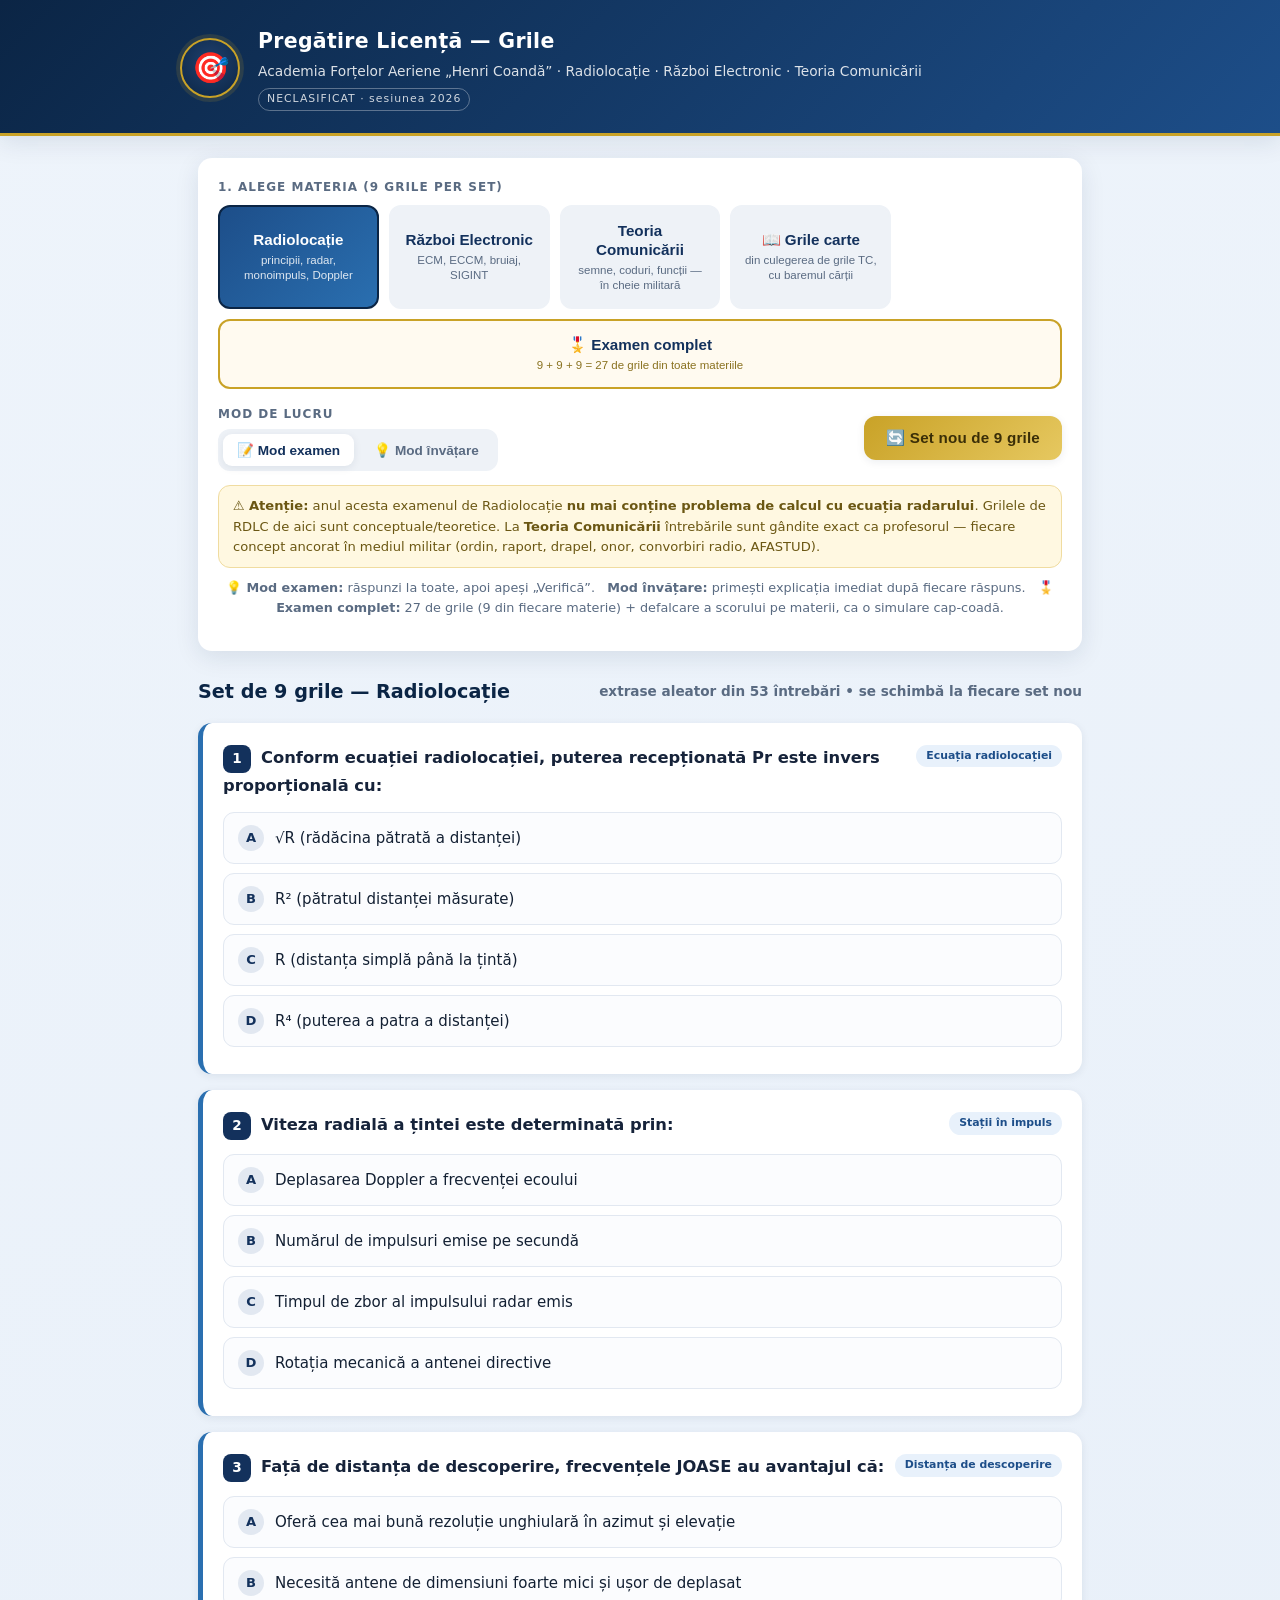
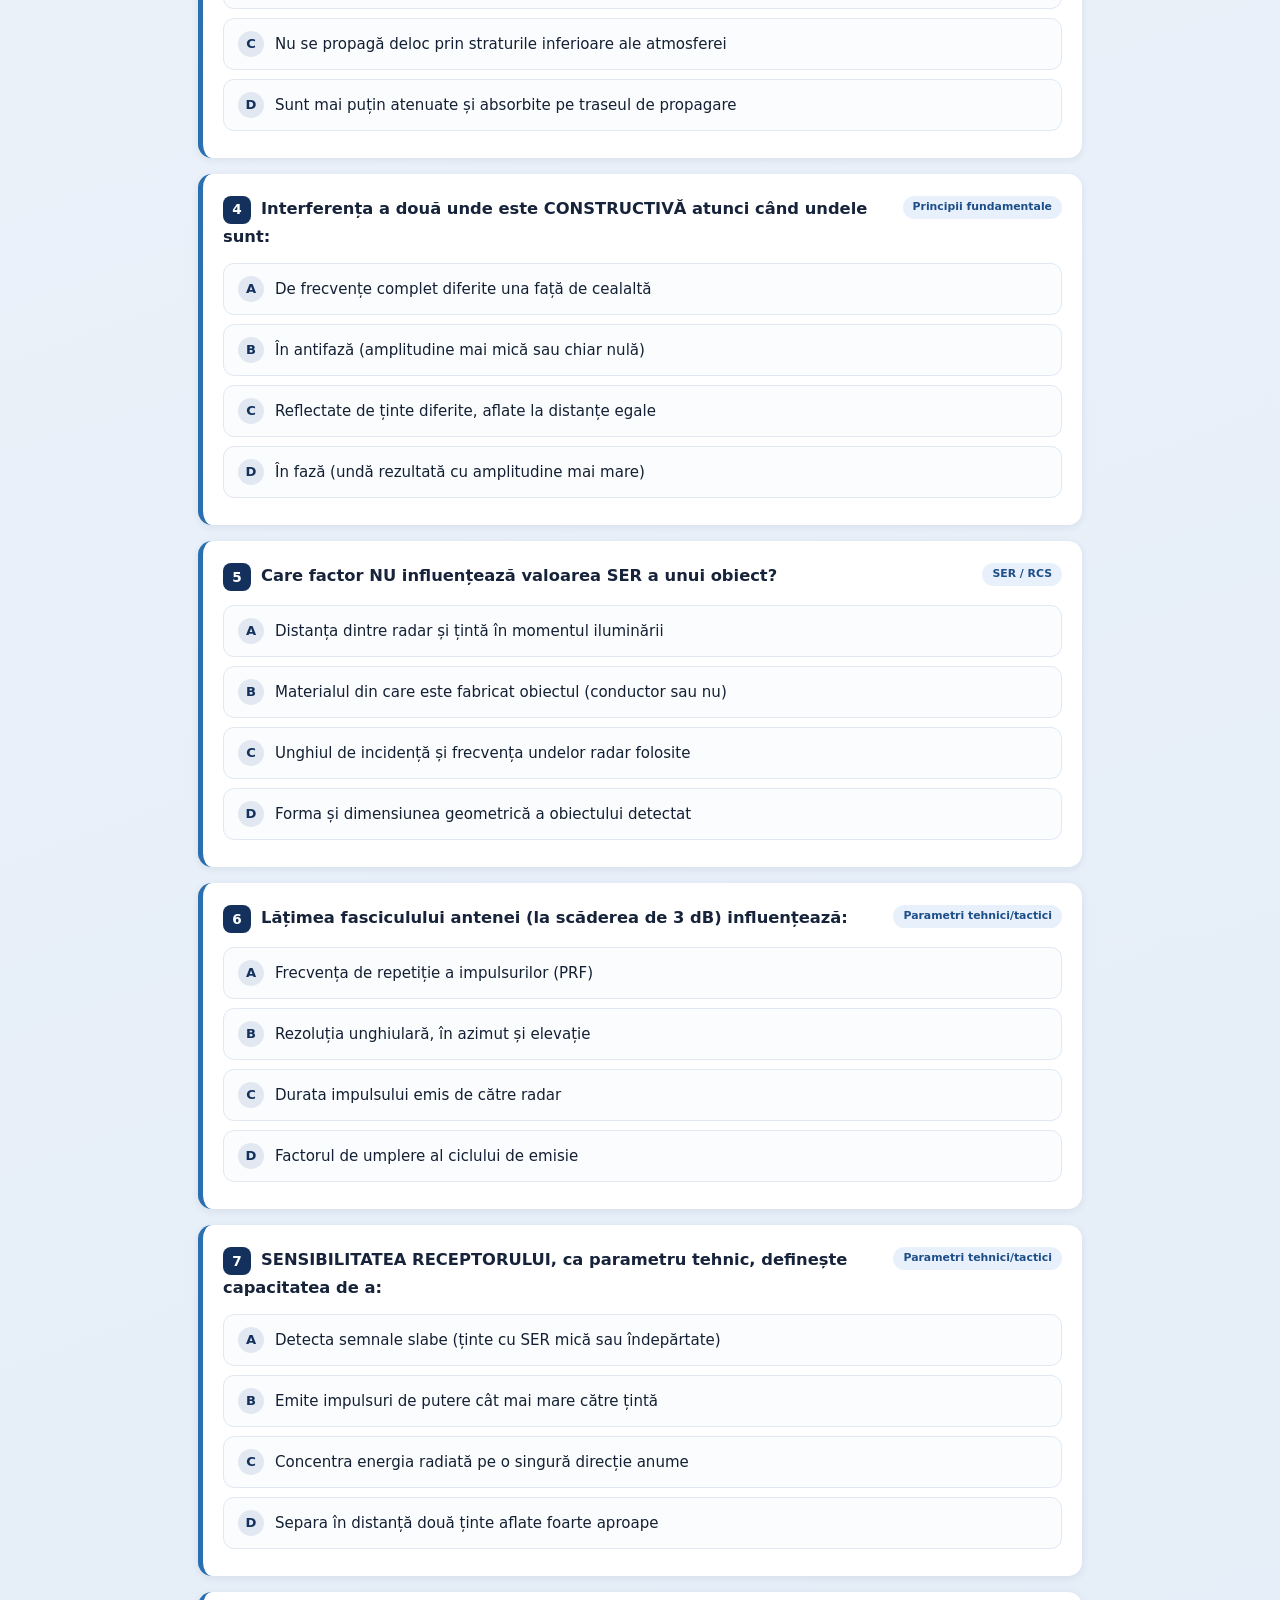
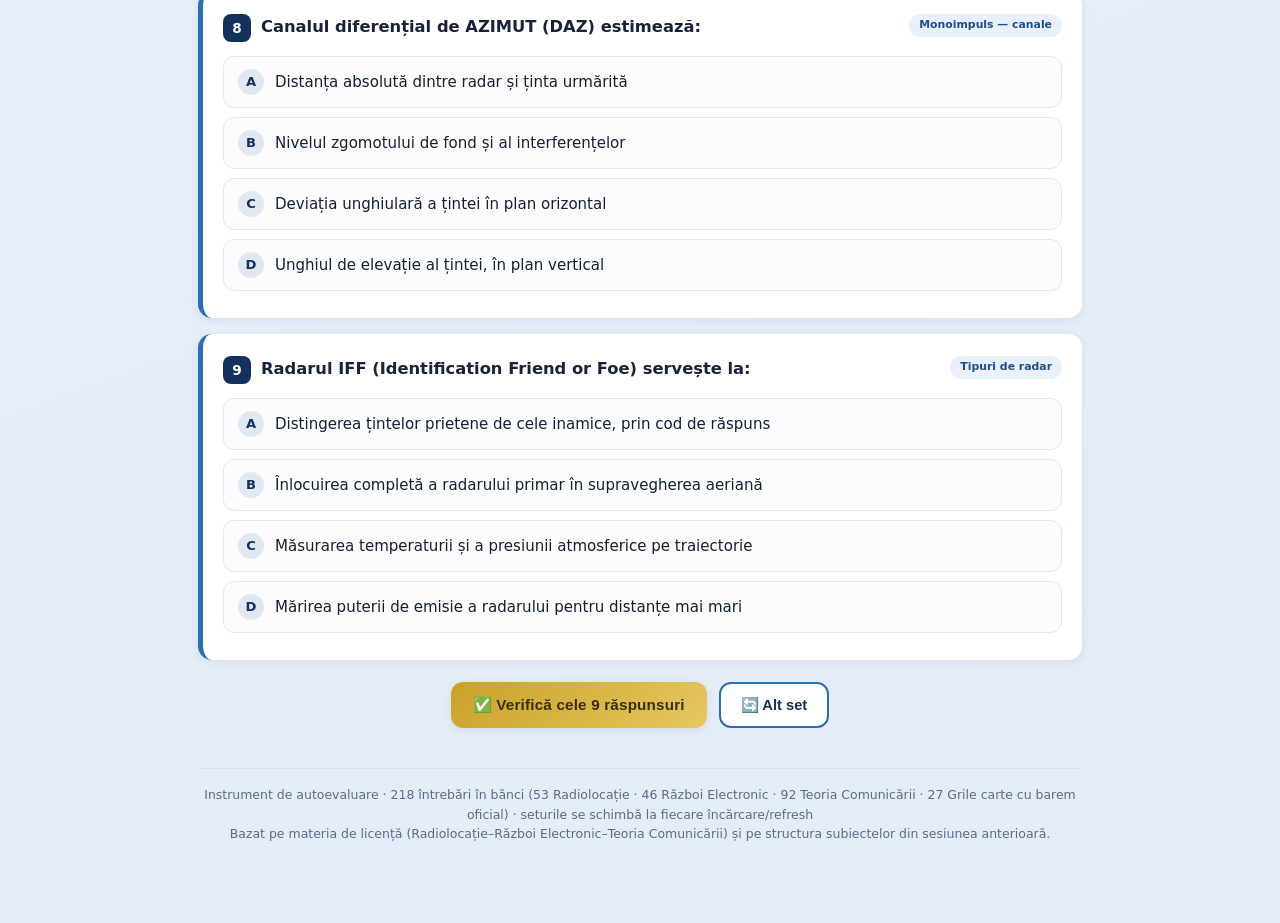
==== commit fc7f6c7c: "Adauga tab Grile carte - 27 grile din culegerea TC cu barem oficial Doar intrebarile cu un singur ra" ====
--- a/Grile-Licenta-STANDALONE.html
+++ b/Grile-Licenta-STANDALONE.html
@@ -259,7 +259,7 @@
   <div id="rezultat"></div>
 
   <footer>
-    Instrument de autoevaluare · 191 de întrebări în bănci (53 Radiolocație · 46 Război Electronic · 92 Teoria Comunicării) · seturile se schimbă la fiecare încărcare/refresh<br>
+    Instrument de autoevaluare · 218 întrebări în bănci (53 Radiolocație · 46 Război Electronic · 92 Teoria Comunicării · 27 Grile carte cu barem oficial) · seturile se schimbă la fiecare încărcare/refresh<br>
     Bazat pe materia de licență (Radiolocație–Război Electronic–Teoria Comunicării) și pe structura subiectelor din sesiunea anterioară.
   </footer>
 </div>
@@ -1688,6 +1688,215 @@
   }
 ];
 
+/* ============================================================
+   BANCĂ DE GRILE — GRILE CARTE (Culegerea de grile TC)
+   Întrebările sunt preluate EXACT din culegerea de exerciții
+   (Teoria Comunicării, cu aplicații militare), cu răspunsurile
+   din BAREMUL oficial al cărții.
+   Au fost păstrate DOAR întrebările cu UN SINGUR răspuns corect
+   (27 din 36): cap.1: 1,2,4,6,7,8,9 · cap.2: 1,2,4,5,6,7,8,9 ·
+   cap.3: 1,2,3,5,6,7,8 · cap.4: 1,3,5,6,7.
+   Notă: grilele din carte au 3 variante (a/b/c).
+   ============================================================ */
+window.BANCA_CARTE = [
+  /* ---------- CAP. 1 — ELEMENTELE PROCESULUI. MODELE PROCESUALE ---------- */
+  {
+    t: "Ce tip de mijloace de comunicare este utilizat la raportul companiei?",
+    o: ["prezentaționale", "reprezentaționale", "mecanice"],
+    c: 0,
+    e: "✓ Barem: a) prezentaționale. Raportul companiei se dă verbal, față în față, fără vreun mijloc tehnic: canalul este aerul, mesajul se transmite prin voce, față, corp — deci mijloace PREZENTAȚIONALE (prezența fizică a emițătorului, în același loc și timp). Reprezentaționale = mesaj „înregistrat” (ex. OZU scris); mecanice = radio/telefon. 📌 Raport față în față = prezentațional.",
+    tema: "Cap.1 — Elemente și modele procesuale", ref: "Culegere TC, cap.1 îtr.1"
+  },
+  {
+    t: "Prin natura sa, ordinul este:",
+    o: ["un cod în care sunt structurate sistemele de semne în conformitate cu actele normative în vigoare, obiceiurile războiului, convențiile și tratatele internaționale la care România este parte", "un mesaj în care predomină latura informativă", "un mesaj în care predomină latura privitoare la capacitatea de influențare"],
+    c: 2,
+    e: "✓ Barem: c). Ordinul este un MESAJ în care predomină latura privitoare la CAPACITATEA DE INFLUENȚARE — el urmărește un efect asupra receptorului (execuția), nu doar informarea. De aceea la Jakobson domină funcția conativă/persuasivă. 📌 Ordin = mesaj de influențare (nu simplă informare, nu cod).",
+    tema: "Cap.1 — Elemente și modele procesuale", ref: "Culegere TC, cap.1 îtr.2"
+  },
+  {
+    t: "Transmiterea în cadrul unui buletin informativ a unei știri privitoare la deplasarea unui batalion românesc în Afganistan se realizează în cod:",
+    o: ["restrâns", "narrowcast", "broadcast"],
+    c: 2,
+    e: "✓ Barem: c) broadcast. Buletinul informativ = comunicare DE MASĂ, adresată întregii audiențe, indiferent de categoria socială sau nivelul de instruire ⇒ cod BROADCAST (al difuzării de masă, similar codului restrâns). Narrowcast ar fi pentru un public țintă specializat (ex. AFASTUD). 📌 Știre la TV/radio pentru toți = broadcast.",
+    tema: "Cap.1 — Elemente și modele procesuale", ref: "Culegere TC, cap.1 îtr.4"
+  },
+  {
+    t: "Ce bariere de comunicare pot interveni în comunicarea dintre pilot și controlorul de trafic aerian:",
+    o: ["bariere de mediu de natură psihosocială", "bariere de mediu de natură tehnică", "bariere de limbaj"],
+    c: 1,
+    e: "✓ Barem: b) bariere de mediu de natură tehnică. Comunicarea pilot–controlor se face prin RADIO, deci perturbațiile tipice sunt pe CANAL: zgomot de fond, bruiaj în transmiterea semnalelor, suporturi tehnice necorespunzătoare — bariere de MEDIU de natură TEHNICĂ. 📌 Canal radio = perturbații tehnice pe mediu.",
+    tema: "Cap.1 — Elemente și modele procesuale", ref: "Culegere TC, cap.1 îtr.6"
+  },
+  {
+    t: "În comunicarea dintre pilot și controlorul de trafic aerian, semnalele transmise radio:",
+    o: ["au un grad foarte ridicat de impredictibilitate", "au un conținut foarte ridicat de informație", "sunt redundante în mare măsură"],
+    c: 2,
+    e: "✓ Barem: c) sunt redundante în mare măsură. Frazeologia STANDARD folosită în convorbirile radio este strict convențională și previzibilă — deci puternic REDUNDANTĂ. Tocmai redundanța asigură recepția corectă în condiții de zgomot: ce e previzibil se decodifică ușor chiar și pe canal perturbat. 📌 Frazeologie standard = predictibil = redundant (nu informație multă).",
+    tema: "Cap.1 — Elemente și modele procesuale", ref: "Culegere TC, cap.1 îtr.7"
+  },
+  {
+    t: "Care dintre nivelurile comunicării la Warren Weaver este predominant în darea unei comenzi:",
+    o: ["nivelul A", "nivelul B", "nivelul C"],
+    c: 2,
+    e: "✓ Barem: c) nivelul C. Weaver: nivelul A = problema TEHNICĂ (cât de exact se transmit simbolurile), nivelul B = problema SEMANTICĂ (cât de precis transmit înțelesul), nivelul C = problema EFICIENȚEI (cât de eficient înțelesul influențează COMPORTAMENTUL). Comanda urmărește execuția — influențarea comportamentului ⇒ nivelul C. 📌 Comandă = eficiență = nivelul C.",
+    tema: "Cap.1 — Elemente și modele procesuale", ref: "Culegere TC, cap.1 îtr.8"
+  },
+  {
+    t: "Modelul circular al comunicării (Schramm-Osgood) este util în interpretarea următoarelor situații comunicaționale:",
+    o: ["darea unei comenzi", "raportarea despre executarea unui ordin", "schimbul informațional dintre doi colegi"],
+    c: 2,
+    e: "✓ Barem: c) schimbul informațional dintre doi colegi. Modelul circular Osgood–Schramm presupune participanți EGALI, care sunt alternativ emițător și receptor, cu feedback reciproc — exact conversația dintre doi colegi. Darea comenzii și raportarea sunt comunicare formală VERTICALĂ (ierarhică), nu circulară între egali. 📌 Circular = dialog între egali, roluri alternante.",
+    tema: "Cap.1 — Elemente și modele procesuale", ref: "Culegere TC, cap.1 îtr.9"
+  },
+
+  /* ---------- CAP. 2 — FORME ALE COMUNICĂRII: VERBALĂ ȘI NONVERBALĂ ---------- */
+  {
+    t: "Care dintre actele de limbaj este predominant în transmiterea unui ordin?",
+    o: ["locuționar", "ilocuționar", "colocuționar"],
+    c: 1,
+    e: "✓ Barem: b) ilocuționar. Transmiterea ordinului exprimă o INTENȚIE comunicativă cu forță convențională — comandarea (Austin: acte ilocuționare = informarea, comandarea, alertarea, promiterea). Locuționarul e simpla emitere de semnificații, iar „colocuționar” nici nu există în teoria lui Austin (capcană!). 📌 A ordona = act ilocuționar (intenție + forță convențională).",
+    tema: "Cap.2 — Forme ale comunicării", ref: "Culegere TC, cap.2 îtr.1"
+  },
+  {
+    t: "În actul de comandă a subunității predomină stilul comunicațional:",
+    o: ["rece", "formal", "ocazional"],
+    c: 1,
+    e: "✓ Barem: b) formal. Actul de comandă se desfășoară într-un cadru FORMAL: discurs standardizat, organizat, cu formule consacrate de regulamente — stilul FORMAL (Joos). Stilul rece = comunicare mediată FĂRĂ feedback (ex. R.G.-urile scrise), dar comanda se dă direct subunității, cu feedback („Am înțeles!”). 📌 Comandă rostită direct = formal; regulament scris = rece.",
+    tema: "Cap.2 — Forme ale comunicării", ref: "Culegere TC, cap.2 îtr.2"
+  },
+  {
+    t: "Răspunsul nonverbal al militarului stabilit bază, care se deplasează în fugă la locul stabilit și ridică mâna cu palma întinsă în prelungirea antebrațului, strigând „BAZĂ!” și apoi lăsând energic mâna pe lângă corp și rămânând în poziția drepți aparține următoarei categorii de elemente nonverbale:",
+    o: ["embleme", "ilustratori", "reglatori"],
+    c: 1,
+    e: "✓ Barem: b) ilustratori. Gestul (ridicarea mâinii) ÎNSOȚEȘTE și completează mesajul VERBAL (strigătul „BAZĂ!”) — deci este ILUSTRATOR (Ekman–Friesen). Dacă gestul ar fi folosit SINGUR, fără cuvânt, ar deveni emblemă. Chiar materia profesorului dă exemplul: „ilustratori — EX: BAZA”. 📌 Gest + cuvânt împreună = ilustrator; gest fără cuvânt = emblemă.",
+    tema: "Cap.2 — Forme ale comunicării", ref: "Culegere TC, cap.2 îtr.4"
+  },
+  {
+    t: "Semnalul „Adunarea generală” (pentru conducerea militarilor și subunităților care acționează pe jos), realizat prin ridicarea verticală a brațului, cu palma înainte și rotirea acestuia în gesturi largi deasupra capului aparține următoarei categorii de elemente nonverbale:",
+    o: ["embleme", "ilustratori", "adaptori"],
+    c: 0,
+    e: "✓ Barem: a) embleme. Semnalul „Adunarea generală” se execută FĂRĂ cuvinte — gestul ține loc de mesaj verbal, are înțeles convențional, fără echivoc, stabilit prin regulament ⇒ EMBLEMĂ (gest substitutiv care poate alcătui un cod). Compară cu „BAZĂ!” unde gestul însoțește strigătul (ilustrator). 📌 Gest singur, cu înțeles fix din regulament = emblemă.",
+    tema: "Cap.2 — Forme ale comunicării", ref: "Culegere TC, cap.2 îtr.5"
+  },
+  {
+    t: "Vă prezentați la ordinul comandantului de pluton. La ce distanță vă aflați față de acesta?",
+    o: ["intimă", "personală", "socială"],
+    c: 2,
+    e: "✓ Barem: c) socială. Prezentarea la ordin = raport de serviciu, dialog FORMAL, cu distanță ierarhică ⇒ ZONA SOCIALĂ (125–360 cm, Hall); subzona îndepărtată chiar indică distanța ierarhică. Zona intimă (<45 cm) = luptă corp la corp; personală (45–125 cm) = dialog informal între apropiați. 📌 Raport la comandant = zona socială.",
+    tema: "Cap.2 — Forme ale comunicării", ref: "Culegere TC, cap.2 îtr.6"
+  },
+  {
+    t: "Care dintre elementele comunicării nonverbale nu sunt prescrise în regulamentele militare generale?",
+    o: ["postura", "artefactele", "expresiile faciale"],
+    c: 2,
+    e: "✓ Barem: c) expresiile faciale. Regulamentele prescriu POSTURA (poziția drepți, ținuta în mers) și ARTEFACTELE (uniforma, însemnele, accesoriile), dar NU pot prescrie expresiile faciale — acestea sunt condiționate biologic (cei 43 de mușchi faciali), adesea involuntare și universale. 📌 Poți regulamenta ținuta și poziția, nu mimica.",
+    tema: "Cap.2 — Forme ale comunicării", ref: "Culegere TC, cap.2 îtr.7"
+  },
+  {
+    t: "Fie semnalul „Sunt gata!”. Căror categorii de semne identificate de Ray Birdwhistell ar corespunde acesta?",
+    o: ["kineme", "kinemorfeme", "complexe de kinemorfeme"],
+    c: 2,
+    e: "✓ Barem: c) complexe de kinemorfeme. La Birdwhistell (kinezica, pe model lingvistic): KINEMELE sunt unitățile gestuale minimale (ca fonemele), KINEMORFEMELE = combinații cu înțeles (ca morfemele), iar semnalul complet „Sunt gata!” — o construcție gestuală întreagă, articulată — este un COMPLEX DE KINEMORFEME (ca o „propoziție” gestuală). 📌 Semnal complet = „propoziție” de gesturi = complex de kinemorfeme.",
+    tema: "Cap.2 — Forme ale comunicării", ref: "Culegere TC, cap.2 îtr.8"
+  },
+  {
+    t: "Ce aspecte de natură cronemică sunt incluse în regulamentele militare generale?",
+    o: ["relațiile dintre militari", "activitatea zilnică în unitate", "igiena și asistența militară"],
+    c: 1,
+    e: "✓ Barem: b) activitatea zilnică în unitate. CRONEMICA = percepția și utilizarea TIMPULUI în comunicare. Regulamentele militare reglementează strict programul: orarul activităților, deșteptarea, apelul, stingerea — adică ACTIVITATEA ZILNICĂ în unitate = dimensiunea cronemică. 📌 Cronemica în armată = programul zilnic reglementat.",
+    tema: "Cap.2 — Forme ale comunicării", ref: "Culegere TC, cap.2 îtr.9"
+  },
+
+  /* ---------- CAP. 3 — TEORII SEMIOTICE. COMUNICAREA DE INFLUENȚARE ---------- */
+  {
+    t: "În transmiterea datelor despre situația forțelor inamicului în cadrul Ordinului de operații (OPORD), care dintre elementele înțelesului la Saussure este invariabil?",
+    o: ["semnificantul", "semnificatul", "semnificația"],
+    c: 0,
+    e: "✓ Barem: a) semnificantul. SEMNIFICANTUL = forma fizică a semnului (cuvântul scris/rostit, simbolul grafic standardizat din OPORD) — acesta rămâne INVARIABIL, fiind fixat prin convenție militară. Semnificatul (conceptul mental) și semnificația pot varia în funcție de interpretarea fiecărui receptor. 📌 Forma standardizată (semnificantul) e fixă; înțelesul din minte poate varia.",
+    tema: "Cap.3 — Teorii semiotice", ref: "Culegere TC, cap.3 îtr.1"
+  },
+  {
+    t: "În triunghiul semiotic al lui Peirce, termenul „Drepți!” este un:",
+    o: ["fundament", "semn/representamen", "interpretant"],
+    c: 1,
+    e: "✓ Barem: b) semn/representamen. Comanda rostită „Drepți!” este SEMNUL ÎNSUȘI (representamenul) — ceva care ține locul a altceva pentru cineva. Obiectul = poziția corporală cerută; interpretantul = reprezentarea mentală creată în mintea militarului (NU militarul însuși!). 📌 Cuvântul rostit = representamen; poziția = obiect; ideea din minte = interpretant.",
+    tema: "Cap.3 — Teorii semiotice", ref: "Culegere TC, cap.3 îtr.2"
+  },
+  {
+    t: "Cărei categorii de semne aparțin însemnele de grad de locotenent de geniu din perioada războiului de independență (1877-1878), expuse la muzeul de istorie?",
+    o: ["icon", "indice", "simbol"],
+    c: 2,
+    e: "✓ Barem: c) simbol. La muzeu, însemnele NU mai au purtător — nu mai există legătura existențială directă cu un locotenent real (aceea ar fi făcut din ele un INDICE, ca pe epoletul unui militar activ). Rămâne doar CONVENȚIA care le leagă de gradul respectiv ⇒ SIMBOL. 📌 Pe uniforma purtată = și indice; în vitrina muzeului = doar simbol (convenție pură).",
+    tema: "Cap.3 — Teorii semiotice", ref: "Culegere TC, cap.3 îtr.3"
+  },
+  {
+    t: "Din perspectiva modelului Barthes, identificați nivelul/nivelurile de semnificare al/ale termenului „sector” în expresia: „Când aud vorbindu-se despre sectoare, mă gândesc la încărcătorul de tip sector de la pistolul mitralieră”:",
+    o: ["denotație", "conotație", "mit"],
+    c: 1,
+    e: "✓ Barem: b) conotație. Sensul DENOTATIV al lui „sector” = porțiune/diviziune (sensul literal, de dicționar). Asocierea PERSONALĂ cu încărcătorul de la pistolul-mitralieră — determinată de experiența militară a vorbitorului — este un înțeles de ordin secund, dependent de trăirile și cultura utilizatorului ⇒ CONOTAȚIE (Barthes). 📌 Sens literal = denotație; asociere personală/culturală = conotație.",
+    tema: "Cap.3 — Teorii semiotice", ref: "Culegere TC, cap.3 îtr.5"
+  },
+  {
+    t: "Funcția predominantă în modelul Bühler în ceea ce privește transmiterea coordonatelor la tun este:",
+    o: ["reprezentativă", "expresivă", "de apel"],
+    c: 0,
+    e: "✓ Barem: a) reprezentativă. Transmiterea coordonatelor = comunicare pur OBIECTIVĂ, centrată pe obiecte și stările reale ale lucrurilor (date, cifre, poziții) ⇒ funcția REPREZENTATIVĂ (Bühler). Expresivă = centrată pe emițător (stări); de apel = centrată pe receptor (ordinul). Materia dă chiar exemplul: „indicațiile primite înainte de tragere”. 📌 Coordonate/date tehnice = funcția reprezentativă.",
+    tema: "Cap.3 — Teorii semiotice", ref: "Culegere TC, cap.3 îtr.6"
+  },
+  {
+    t: "Utilizarea formulei de salut „Să trăiți domnule căpitan!” se caracterizează prin predominanța următoarei funcții a comunicării din perspectiva modelului lui Jakobson:",
+    o: ["denotativă", "empatică", "persuasivă"],
+    c: 1,
+    e: "✓ Barem: b) empatică. Salutul militar = formulă RITUALIZATĂ care nu transmite informație nouă, ci MENȚINE CONTACTUL și canalele de comunicare deschise ⇒ funcția EMPATICĂ (FATICĂ) la Jakobson — manifestată prin norme de politețe, ceremonii, ocazii solemne. 📌 Salut/formule de politețe = funcția fatică/empatică (contactul).",
+    tema: "Cap.3 — Teorii semiotice", ref: "Culegere TC, cap.3 îtr.7"
+  },
+  {
+    t: "Transmiterea unui ordin se caracterizează prin predominanța următoarei funcții a comunicării din perspectiva modelului lui Jakobson:",
+    o: ["expresivă", "fatică", "conativă"],
+    c: 2,
+    e: "✓ Barem: c) conativă. Ordinul e centrat pe RECEPTOR și urmărește efectul asupra lui (execuția) ⇒ funcția CONATIVĂ (persuasivă) — echivalentă funcției de apel de la Bühler, predominantă în comunicarea formală descendentă din mediul militar. 📌 Ordin = conativă (receptor); salut = fatică (contact); emoții = expresivă (emițător).",
+    tema: "Cap.3 — Teorii semiotice", ref: "Culegere TC, cap.3 îtr.8"
+  },
+
+  /* ---------- CAP. 4 — CONSISTENȚĂ COGNITIVĂ. COMUNICAREA DE MASĂ ---------- */
+  {
+    t: "Militarii A și B, care se respectă reciproc, sunt implicați în stabilirea itinerarului de marș de rezervă, dar au puncte de vedere diferite. Această situație comunicațională este:",
+    o: ["neechilibrată", "simetrică", "congruentă"],
+    c: 0,
+    e: "✓ Barem: a) neechilibrată. Teoria echilibrului (Heider, triunghiul P–O–X): A și B au relație POZITIVĂ între ei (se respectă), dar atitudini DIFERITE față de X (itinerarul) — această combinație produce DEZECHILIBRU (tensiune psihologică), care stimulează comunicarea pentru refacerea echilibrului. 📌 Relație + dar opinii diferite despre X = dezechilibru.",
+    tema: "Cap.4 — Consistență cognitivă și mass-media", ref: "Culegere TC, cap.4 îtr.1"
+  },
+  {
+    t: "Transmiterea prin intermediul televiziunii a dezbaterilor pe marginea proiectului de lege privind ghidul carierei militare îi atinge pe militari ca urmare a efectelor mass-media explicabile prin:",
+    o: ["teoria glonțului magic", "teoria comunicării în doi pași", "teoria cultivării"],
+    c: 1,
+    e: "✓ Barem: b) teoria comunicării în doi pași. Mesajul TV nu-i lovește pe toți direct și uniform (aceea ar fi „glonțul magic”), ci ajunge întâi la LIDERII DE OPINIE (comandanți, colegi informați), care apoi îl interpretează și îl difuzează în grup — fluxul în DOI PAȘI (two-step flow, Lazarsfeld/Katz). 📌 Media → lideri de opinie → grup = doi pași.",
+    tema: "Cap.4 — Consistență cognitivă și mass-media", ref: "Culegere TC, cap.4 îtr.3"
+  },
+  {
+    t: "Urmărind o emisiune de știri, militarul A primește o informație disonantă față de normele de grup. Cum va acționa dacă respectiva emisiune este urmărită împreună cu colegii?",
+    o: ["va continua să urmărească emisiunea", "va schimba canalul", "își va schimba opinia"],
+    c: 1,
+    e: "✓ Barem: b) va schimba canalul. Informația disonantă creează tensiune psihologică (teoria disonanței cognitive); în PREZENȚA GRUPULUI, presiunea normelor colective face ca soluția cea mai probabilă să fie EVITAREA sursei de disonanță — schimbarea canalului. Nu-și schimbă opinia pe loc (normele de grup sunt puternice), nici nu continuă expunerea la disonanță. 📌 Disonanță + grup de față = evitarea sursei (schimbă canalul).",
+    tema: "Cap.4 — Consistență cognitivă și mass-media", ref: "Culegere TC, cap.4 îtr.5"
+  },
+  {
+    t: "Care poate fi feedback-ul unui militar B față de un profesor de istorie militară A, a cărui carte este prezentată în cadrul postului de televiziune C, în baza modelului Westley-MacLean:",
+    o: ["începe să urmărească emisiunile postului de televiziune C", "schimbă canalul", "cumpără cartea"],
+    c: 2,
+    e: "✓ Barem: c) cumpără cartea. În modelul Westley–MacLean, feedbackul receptorului (B) se poate întoarce fie către canal (C — postul TV), fie DIRECT către sursa originară (A — profesorul/avocatul mesajului). Cumpărarea cărții = feedback direct către A (fBA), dovada că mesajul lui a produs efect. A urmări postul / a schimba canalul = feedback către C, nu către profesor. 📌 Feedback către autorul A = cumperi cartea lui.",
+    tema: "Cap.4 — Consistență cognitivă și mass-media", ref: "Culegere TC, cap.4 îtr.6"
+  },
+  {
+    t: "Publicul unei emisiuni de televiziune cu tematică militară constată că un subiect de larg interes nu a fost adus în discuție. Cine a avut rol de gatekeeper în selecția de subiecte?",
+    o: ["mediatorul", "grupurile autorizate", "grupurile de programare"],
+    c: 0,
+    e: "✓ Barem: a) mediatorul. GATEKEEPER-ul („portarul”) este cel care SELECTEAZĂ ce intră și ce nu intră în emisie — în cazul emisiunii TV, MEDIATORUL (realizatorul/moderatorul) decide subiectele aduse în discuție. Dacă un subiect de larg interes lipsește, el a fost „oprit la poartă” de mediator. 📌 Gatekeeper = cel care filtrează subiectele = mediatorul.",
+    tema: "Cap.4 — Consistență cognitivă și mass-media", ref: "Culegere TC, cap.4 îtr.7"
+  }
+];
+
 
 /* ============================================================
    APLICAȚIE GRILE LICENȚĂ — logică
@@ -1700,6 +1909,7 @@
   rdlc: { nume: "Radiolocație", desc: "principii, radar, monoimpuls, Doppler", banca: () => window.BANCA_RDLC },
   re:   { nume: "Război Electronic", desc: "ECM, ECCM, bruiaj, SIGINT", banca: () => window.BANCA_RE },
   tc:   { nume: "Teoria Comunicării", desc: "semne, coduri, funcții — în cheie militară", banca: () => window.BANCA_TC },
+  carte:{ nume: "📖 Grile carte", desc: "din culegerea de grile TC, cu baremul cărții", banca: () => window.BANCA_CARTE },
 };
 const ORDINE_COMPLET = ["rdlc", "re", "tc"];
 const NR_GRILE = 9;          // 9 grile per materie (cerință)
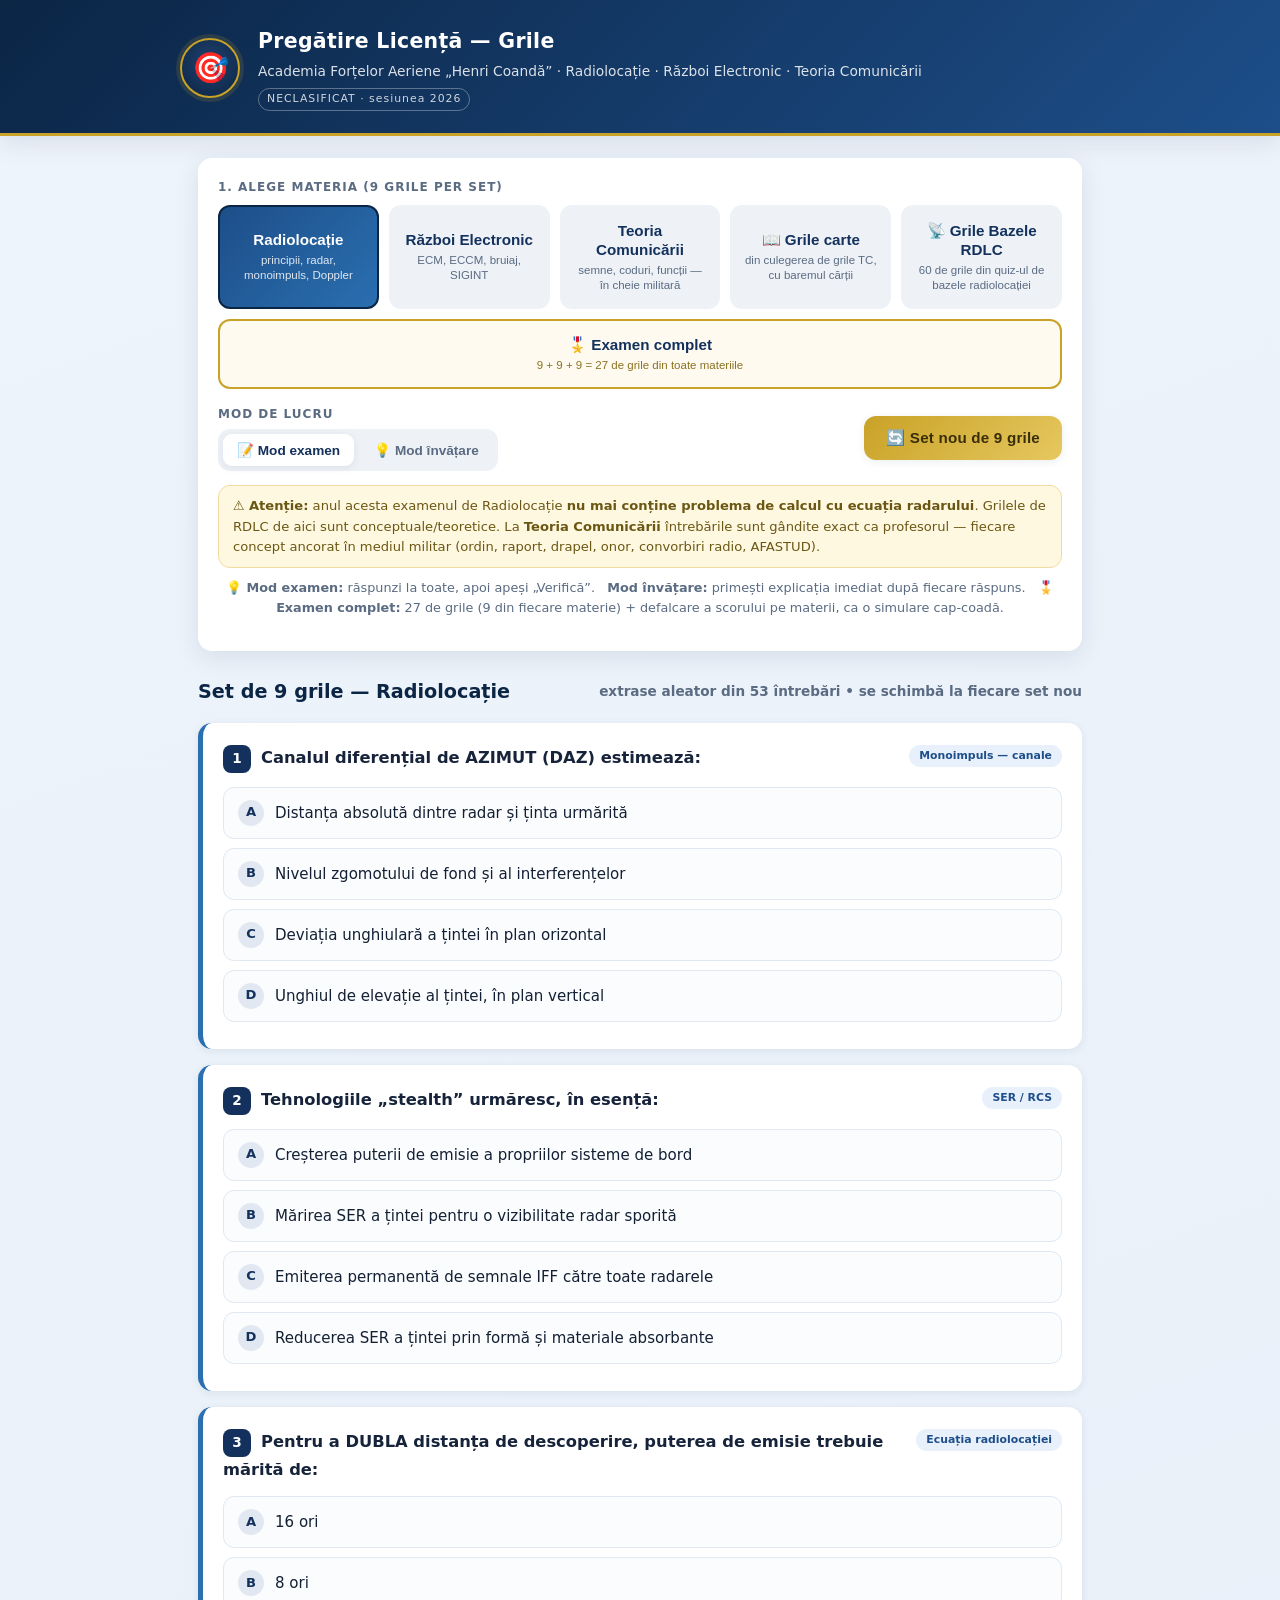
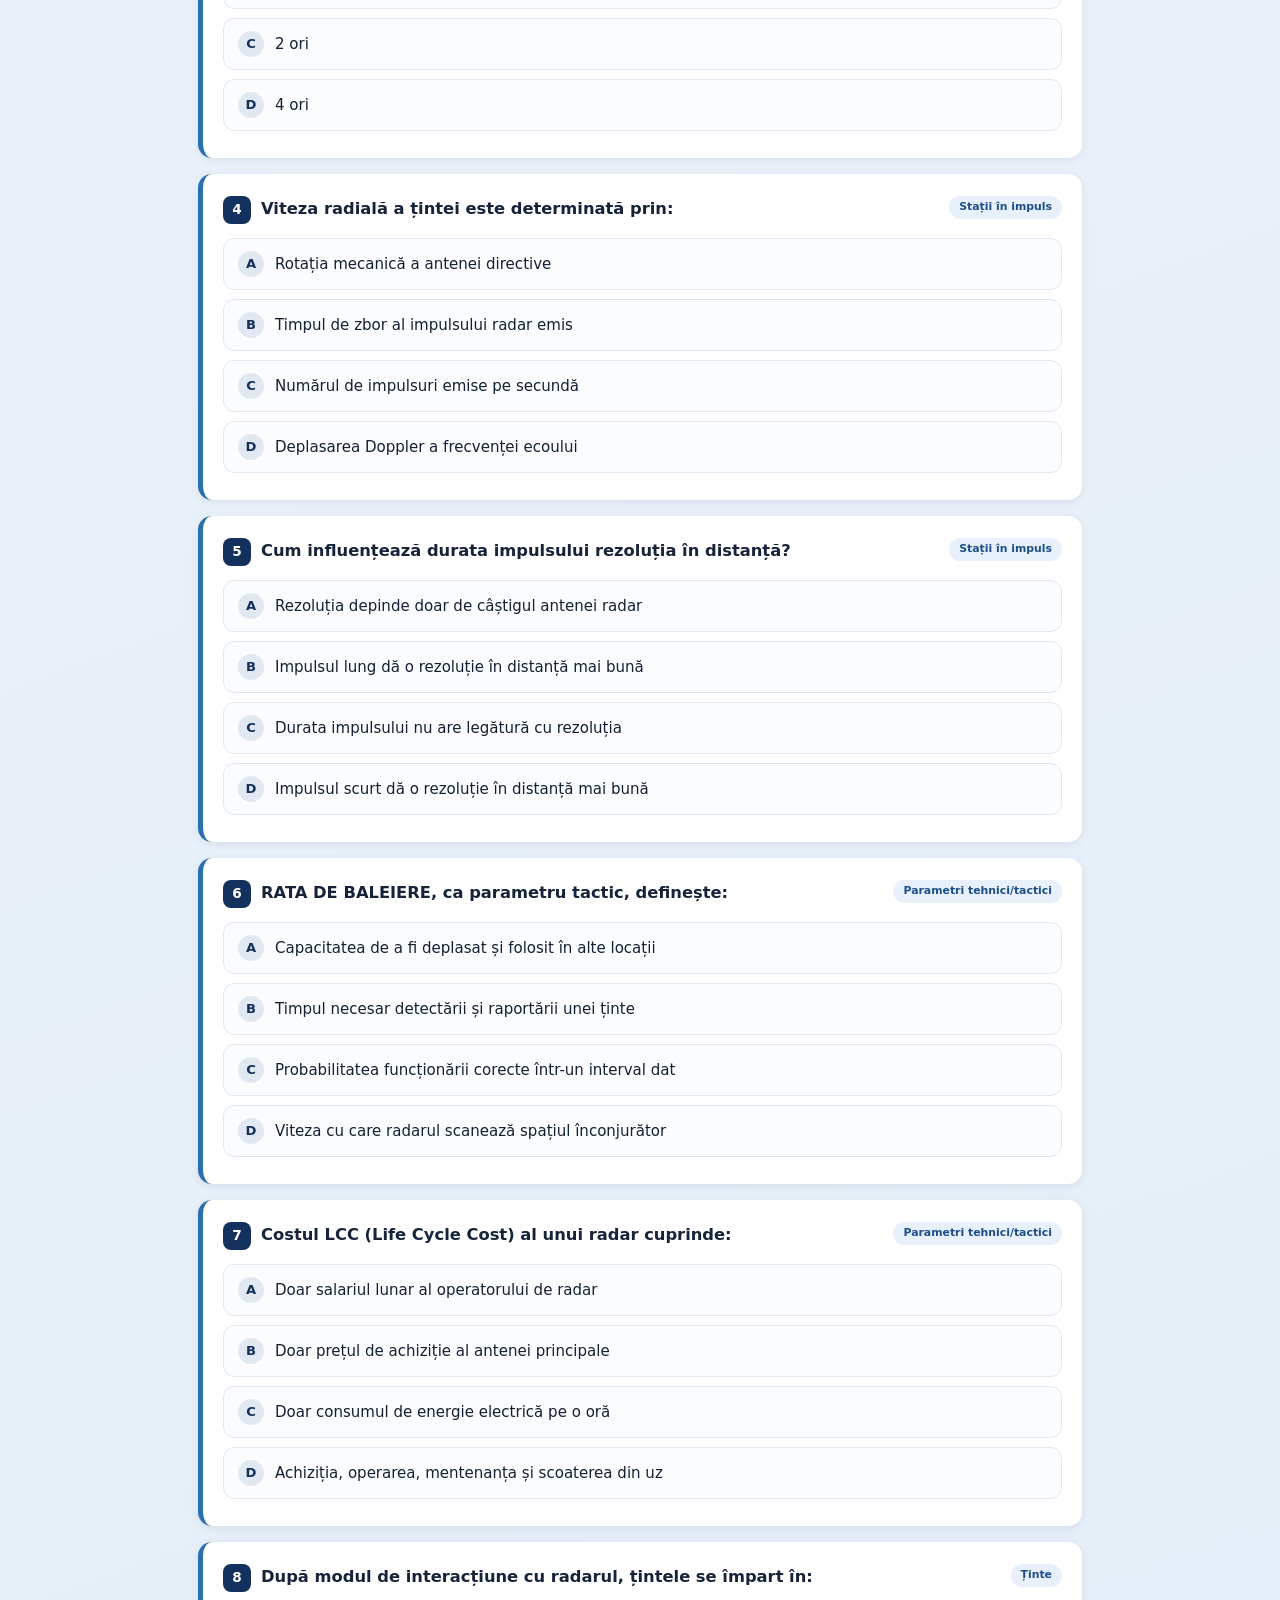
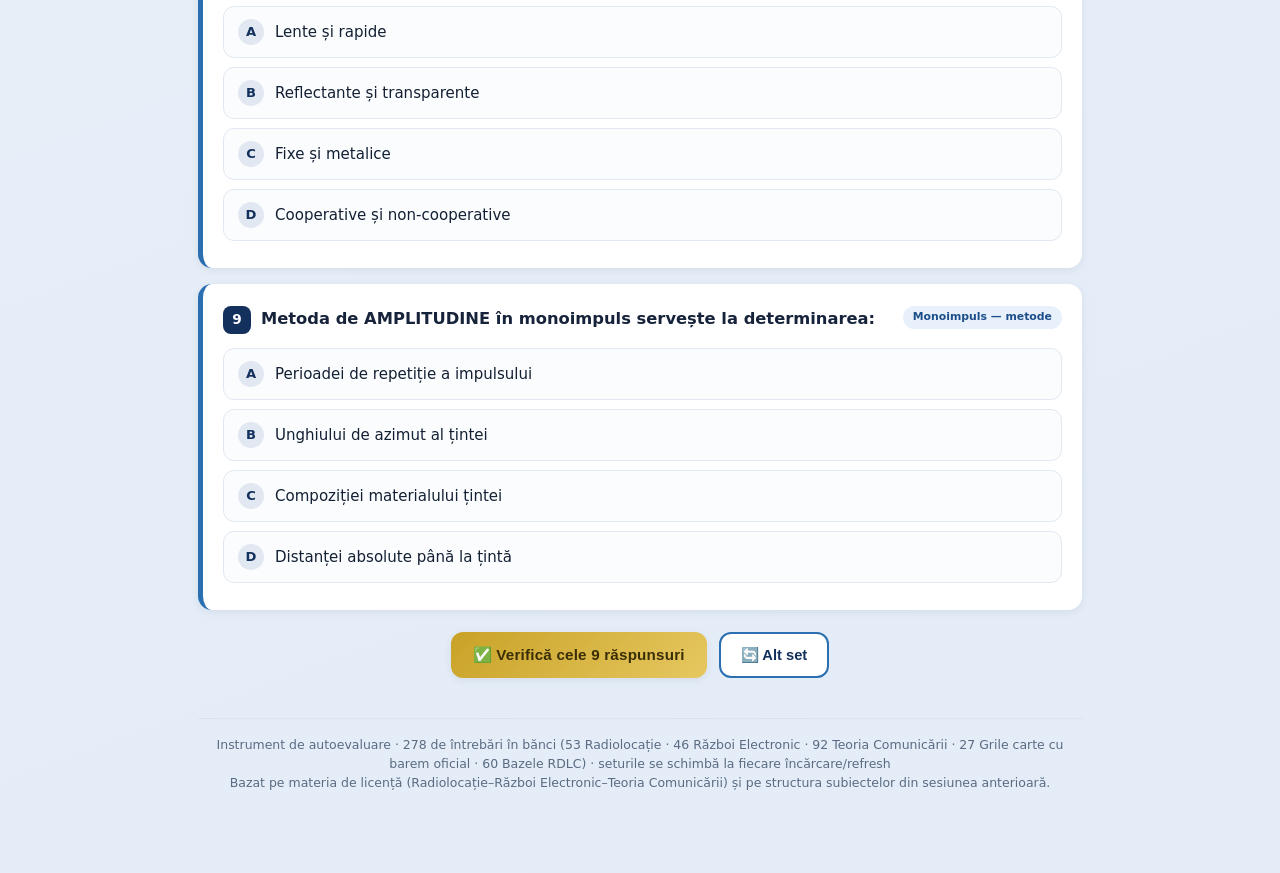
==== commit 7ac3a289: "Adauga tab Grile Bazele RDLC - 60 de grile din quiz-ul de bazele radiolocatiei Intrebarile preluate " ====
--- a/Grile-Licenta-STANDALONE.html
+++ b/Grile-Licenta-STANDALONE.html
@@ -259,7 +259,7 @@
   <div id="rezultat"></div>
 
   <footer>
-    Instrument de autoevaluare · 218 întrebări în bănci (53 Radiolocație · 46 Război Electronic · 92 Teoria Comunicării · 27 Grile carte cu barem oficial) · seturile se schimbă la fiecare încărcare/refresh<br>
+    Instrument de autoevaluare · 278 de întrebări în bănci (53 Radiolocație · 46 Război Electronic · 92 Teoria Comunicării · 27 Grile carte cu barem oficial · 60 Bazele RDLC) · seturile se schimbă la fiecare încărcare/refresh<br>
     Bazat pe materia de licență (Radiolocație–Război Electronic–Teoria Comunicării) și pe structura subiectelor din sesiunea anterioară.
   </footer>
 </div>
@@ -1897,6 +1897,436 @@
   }
 ];
 
+/* ============================================================
+   BANCĂ DE GRILE — BAZELE RADIOLOCAȚIEI (quiz-maker QBJVKE5XY)
+   Cele 60 de întrebări preluate exact din quiz (3 variante fiecare).
+   Răspunsurile corecte au fost determinate pe baza teoriei clasice
+   a radiolocației (quiz-maker nu expune baremul în pagină) și
+   verificate încrucișat cu materia de licență unde se suprapun.
+   ============================================================ */
+window.BANCA_BRDLC = [
+  {
+    t: "Indicatorul servește pentru:",
+    o: ["Indicarea direcției țintei și se codează din două cifre", "Afișarea datelor despre țintele aeriene", "Observarea vizuală a semnalelor reflectate de la țintă, în scopul determinării coordonatelor acesteia"],
+    c: 2,
+    e: "✓ Corect: c). Indicatorul este dispozitivul pe care operatorul OBSERVĂ VIZUAL semnalele reflectate de la ținte, în scopul determinării coordonatelor acestora. „Afișarea datelor” e o formulare vagă/incompletă, iar codarea din două cifre nu are legătură cu indicatorul. 📌 Indicator = ecranul de observare vizuală + determinarea coordonatelor.",
+    tema: "Indicatoare", ref: "Bazele RDLC, îtr. 1"
+  },
+  {
+    t: "Influența reflexiei undelor electromagnetice de către sol asupra distanței de acțiune:",
+    o: ["Se manifestă prin faptul că la țintă sosește pe lângă unda directă și o undă reflectată de la sol", "Nu afectează funcționarea stațiilor de radiolocație", "Întârzie determinarea coordonatelor unei ținte"],
+    c: 0,
+    e: "✓ Corect: a). La țintă ajunge atât unda DIRECTĂ, cât și unda REFLECTATĂ de sol; cele două interferează (constructiv sau distructiv), modificând diagrama de directivitate în plan vertical și deci distanța de acțiune pe anumite unghiuri. 📌 Sol = a doua cale de propagare → interferență → lobii diagramei verticale.",
+    tema: "Propagarea undelor", ref: "Bazele RDLC, îtr. 2"
+  },
+  {
+    t: "În cazul microundelor, frecvența de undă este cuprinsă între:",
+    o: ["0,3 GHz și 300 GHz", "0,3 MHz și 300 MHz", "0,3 kHz și 300 kHz"],
+    c: 0,
+    e: "✓ Corect: a) 0,3–300 GHz. Microundele = domeniul frecvențelor foarte înalte (lungimi de undă de la ~1 m până la 1 mm), folosit masiv în radiolocație. MHz = unde radio clasice; kHz = unde foarte lungi. 📌 Microunde = GHz (0,3–300 GHz).",
+    tema: "Unde electromagnetice", ref: "Bazele RDLC, îtr. 3"
+  },
+  {
+    t: "Pentru a limita influența curburii Pământului asupra distanței de descoperire este necesar:",
+    o: ["Să se încline în sus antena", "Să se mărească înălțimea antenei stației de radiolocație", "Să se micșoreze înălțimea antenei stației de radiolocație"],
+    c: 1,
+    e: "✓ Corect: b). Orizontul radar crește cu înălțimea antenei (distanța la orizont ∝ √h) — cu cât antena e mai sus, cu atât „vede” mai departe peste curbura Pământului. Înclinarea în sus ar pierde țintele de la înălțimi mici. 📌 Antenă mai înaltă = orizont radar mai departat (identic cu materia de licență: curbura limitează distanța).",
+    tema: "Propagarea undelor", ref: "Bazele RDLC, îtr. 4"
+  },
+  {
+    t: "Care este rolul sistemului de antenă în cadrul receptorului?",
+    o: ["Amplificarea semnalelor reflectate de ținte", "Captarea energiei undelor electromagnetice reflectată de ținte și transformarea în curenți", "Atenuarea semnalelor reflectate de ținte"],
+    c: 1,
+    e: "✓ Corect: b). La recepție, antena CAPTEAZĂ energia undelor electromagnetice reflectate de ținte și o TRANSFORMĂ în curenți electrici (de frecvență foarte înaltă), pe care îi predă receptorului. Amplificarea se face în receptor (LNA), nu în antenă. 📌 Antena = traductor undă ↔ curent; amplificarea = treaba receptorului.",
+    tema: "Recepția semnalelor", ref: "Bazele RDLC, îtr. 5"
+  },
+  {
+    t: "Care dintre următoarele caracteristici se pot determina cu ajutorul stațiilor de radiolocație:",
+    o: ["Intenția avioanelor inamice", "Apartenența de stat a aeronavelor", "Tipul de aeronavă"],
+    c: 1,
+    e: "✓ Corect: b). Prin sistemul de identificare IFF (radar secundar), stația determină APARTENENȚA DE STAT (prieten/inamic) a aeronavei interogate. Intenția pilotului nu poate fi determinată de radar, iar tipul de aeronavă nu se determină direct în radiolocația clasică. 📌 Radar + IFF = „al cui e avionul”, nu „ce vrea pilotul”.",
+    tema: "Principii și scopuri", ref: "Bazele RDLC, îtr. 6"
+  },
+  {
+    t: "Este posibilă utilizarea unei singure antene pentru emisie și recepție?",
+    o: ["Da, datorită utilizării comutatorului de antenă", "Da, deoarece emisia și recepția se fac în direcții diferite", "Da, deoarece emisia și recepția se fac pe frecvențe diferite"],
+    c: 0,
+    e: "✓ Corect: a). Aceeași antenă emite și recepționează datorită COMUTATORULUI DE ANTENĂ, care dirijează impulsul emis spre antenă și ecoul spre receptor, protejând receptorul de puterea mare a emisiei. Emisia/recepția se fac pe aceeași frecvență și aceeași direcție. 📌 Identic cu materia de licență: comutatorul = funcție dublă + protecția receptorului.",
+    tema: "Emițătorul și comutatorul", ref: "Bazele RDLC, îtr. 7"
+  },
+  {
+    t: "Cu ajutorul stațiilor de radiolocație se poate asigura:",
+    o: ["Dirijarea avioanelor proprii pentru interceptarea avioanelor inamice", "Bruierea avioanelor proprii", "Bruierea avioanelor inamice"],
+    c: 0,
+    e: "✓ Corect: a). Radiolocația furnizează coordonatele în timp real necesare DIRIJĂRII aviației proprii spre interceptarea țintelor inamice (sprijinul apărării aeriene). Bruierea este misiunea războiului electronic (ECM), nu a stației de radiolocație. 📌 Radar = ochii dirijării; bruiaj = războiul electronic.",
+    tema: "Principii și scopuri", ref: "Bazele RDLC, îtr. 8"
+  },
+  {
+    t: "Care este rolul comutatorului de antenă?",
+    o: ["Canalizarea curenților din antenă spre intrarea sistemului de emisie", "Comutarea din modul emisie în modul recepție", "Protecția împotriva saturării receptorului"],
+    c: 1,
+    e: "✓ Corect: b). Rolul de bază al comutatorului = COMUTAREA antenei între modul emisie (antena legată la emițător) și modul recepție (antena legată la receptor). Varianta a) e inversată (curenții din antenă merg spre RECEPTOR, nu spre emisie), iar protecția receptorului e un efect al comutării, nu definiția rolului. 📌 Comutator = „macazul” emisie ↔ recepție.",
+    tema: "Emițătorul și comutatorul", ref: "Bazele RDLC, îtr. 9"
+  },
+  {
+    t: "Durata impulsului stației determină:",
+    o: ["Capacitatea de separare în distanță", "Mărimea zonei necercetate din jurul stației", "Ambele caracteristici enumerate"],
+    c: 2,
+    e: "✓ Corect: c) ambele. Durata impulsului τ determină atât capacitatea de separare în distanță (ΔD = c·τ/2 — impuls scurt separă ținte apropiate), cât și ZONA MOARTĂ din jurul stației (cât timp durează emisia, receptorul e blocat ⇒ Dmin = c·τ/2). 📌 τ mic = separare bună ȘI zonă moartă mică.",
+    tema: "Parametrii semnalului", ref: "Bazele RDLC, îtr. 10"
+  },
+  {
+    t: "Influența atmosferei asupra distanței de acțiune a stației de radiolocație se manifestă prin:",
+    o: ["Reflexie și dispersie", "Ionizare", "Refracție și absorbție"],
+    c: 2,
+    e: "✓ Corect: c) refracție și absorbție. Atmosfera curbează traiectoria undelor (REFRACȚIE, prin variația indicelui de refracție cu altitudinea) și ABSOARBE o parte din energie (mai ales la frecvențe înalte și precipitații). Identic cu materia de licență (2.1.5.3). 📌 Atmosfera = refracție + absorbție (+ difuzie).",
+    tema: "Propagarea undelor", ref: "Bazele RDLC, îtr. 11"
+  },
+  {
+    t: "Într-un sistem de coordonate sferice, poziția unei ținte este determinată de:",
+    o: ["Azimut și distanța înclinată", "Ambele variante", "Unghi de înălțare"],
+    c: 1,
+    e: "✓ Corect: b) ambele variante. În coordonate SFERICE poziția țintei cere TREI mărimi: distanța înclinată + azimutul + unghiul de înălțare (ε). Nici a) singur, nici c) singur nu e suficient — împreună da. 📌 Sferic = D înclinată + β + ε (toate trei).",
+    tema: "Sisteme de coordonate", ref: "Bazele RDLC, îtr. 12"
+  },
+  {
+    t: "Zona de descoperire a radarului P-18 în plan vertical se caracterizează prin:",
+    o: ["Limitele de descoperire în unghi de înălțare și raza conului mort", "Plafon de urmărire maxim", "Limita inferioară a zonei de descoperire"],
+    c: 0,
+    e: "✓ Corect: a). Diagrama zonei de descoperire în plan VERTICAL se caracterizează prin limitele în unghi de înălțare (între care stația vede țintele) și prin CONUL MORT de deasupra stației (zona necercetată de deasupra antenei, definită prin raza sa). Variantele b) și c) sunt doar elemente izolate, nu caracterizarea completă. 📌 Vertical = limite în ε + conul mort.",
+    tema: "Parametrii stației", ref: "Bazele RDLC, îtr. 13"
+  },
+  {
+    t: "Distanța maximă de descoperire a unui radiolocator poate fi obținută prin:",
+    o: ["Mărirea puterii emițătorului", "Micșorarea puterii minime la receptor", "Ambele variante enumerate"],
+    c: 2,
+    e: "✓ Corect: c) ambele. Din ecuația radiolocației, Dmax crește atât cu PUTEREA emisă (Pt↑), cât și cu SENSIBILITATEA receptorului (puterea minimă detectabilă Pmin↓). Identic cu materia de licență: putere mare + receptor sensibil = distanță mare. 📌 Emiți mai tare SAU auzi mai fin — ideal ambele.",
+    tema: "Parametrii stației", ref: "Bazele RDLC, îtr. 14"
+  },
+  {
+    t: "Perioada de repetiție este:",
+    o: ["Intervalul între sfârșitul unui impuls și începutul următorului", "Intervalul la care se repetă impulsurile", "Timpul dintre fronturile anterioare a două impulsuri succesive"],
+    c: 2,
+    e: "✓ Corect: c). Definiția riguroasă: perioada de repetiție Tr = timpul măsurat între FRONTURILE ANTERIOARE (începuturile) a două impulsuri succesive. Varianta a) descrie PAUZA dintre impulsuri (Tr − τ), iar b) e o formulare imprecisă. 📌 Tr = de la începutul unui impuls la începutul următorului.",
+    tema: "Parametrii semnalului", ref: "Bazele RDLC, îtr. 15"
+  },
+  {
+    t: "Care este rolul modulatorului?",
+    o: ["Creează impulsuri de scurtă durată și frecvență foarte înaltă", "Modulează în frecvență semnalele receptate", "Creează impulsuri de înaltă tensiune necesare pentru pornirea GFFI"],
+    c: 2,
+    e: "✓ Corect: c). Modulatorul creează impulsurile de ÎNALTĂ TENSIUNE care pornesc (comandă) generatorul de frecvență foarte înaltă (GFFI) pe durata fiecărui impuls. Impulsurile de FFI le creează GFFI-ul, nu modulatorul; cu semnalele recepționate lucrează receptorul. 📌 Modulator = „cheia” de înaltă tensiune care pornește GFFI.",
+    tema: "Emițătorul și comutatorul", ref: "Bazele RDLC, îtr. 16"
+  },
+  {
+    t: "Cum se rotește linia desfășurării pe ecranul indicatorului?",
+    o: ["Sincron cu antena", "În jurul centrului, sincron și sinfazic cu antena", "În sensul acelor de ceasornic"],
+    c: 1,
+    e: "✓ Corect: b). La indicatorul de observare circulară (IOC), linia desfășurării se rotește ÎN JURUL CENTRULUI ecranului, SINCRON (aceeași viteză) și SINFAZIC (aceeași poziție unghiulară) cu antena — astfel direcția liniei pe ecran corespunde exact azimutului antenei. 📌 Sincron + sinfazic = ecranul „copiază” fidel rotația antenei.",
+    tema: "Indicatoare", ref: "Bazele RDLC, îtr. 17"
+  },
+  {
+    t: "În cazul undelor lungi, lungimea de undă este:",
+    o: ["Mai mare de 1 km", "Cuprinsă între 1 m și 1 km", "Mai mică de 1 m"],
+    c: 0,
+    e: "✓ Corect: a). Undele LUNGI au λ > 1 km (frecvențe sub 300 kHz). Gamele clasice: unde lungi >1 km, medii 100 m–1 km, scurte 10–100 m, ultrascurte <10 m. 📌 „Lungi” = kilometrice (λ > 1 km).",
+    tema: "Unde electromagnetice", ref: "Bazele RDLC, îtr. 18"
+  },
+  {
+    t: "Azimutul reprezintă unghiul măsurat dintre:",
+    o: ["Direcția nordului geografic și proiecția distanței înclinate în planul orizontal", "Direcția distanței înclinate și proiecția acesteia", "Direcția nordului magnetic și proiecția distanței înclinate"],
+    c: 0,
+    e: "✓ Corect: a). Azimutul (β) = unghiul, măsurat în plan orizontal, între direcția NORDULUI GEOGRAFIC și PROIECȚIA distanței înclinate pe planul orizontal. Unghiul dintre distanța înclinată și proiecția ei = unghiul de ÎNĂLȚARE (ε). Nordul magnetic nu e referința standard. 📌 β = nord geografic → proiecția orizontală a direcției țintei.",
+    tema: "Sisteme de coordonate", ref: "Bazele RDLC, îtr. 19"
+  },
+  {
+    t: "Raportul dintre densitatea fluxului de energie radiată pe direcția maximă reprezintă:",
+    o: ["Caracteristica de directivitate", "Câștigul antenei", "Randamentul antenei"],
+    c: 1,
+    e: "✓ Corect: b). Raportul dintre densitatea fluxului de putere radiat de antenă pe direcția maximului și densitatea produsă de o antenă izotropă (la aceeași putere) = CÂȘTIGUL antenei. Caracteristica de directivitate e reprezentarea grafică a radiației pe direcții; randamentul = raportul putere radiată/putere primită. 📌 Câștig = de câte ori „bate” mai tare pe direcția maximă față de izotrop.",
+    tema: "Antene", ref: "Bazele RDLC, îtr. 20"
+  },
+  {
+    t: "Pentru a dubla distanța de acțiune a unui radiolocator este nevoie să mărim puterea emițătorului:",
+    o: ["De 2 ori", "De 16 ori", "De 4 ori"],
+    c: 1,
+    e: "✓ Corect: b) de 16 ori. Din ecuația radiolocației, D ∝ ⁴√Pt ⇒ pentru dublarea distanței trebuie Pt × 2⁴ = 16. Exact regula din materia de licență. 📌 Dublarea razei ⇒ ×16 putere.",
+    tema: "Parametrii stației", ref: "Bazele RDLC, îtr. 21"
+  },
+  {
+    t: "Care sunt părțile componente ale radioreceptorului?",
+    o: ["Sistem de antenă și receptor propriu-zis", "Sistem de antenă, receptor și dispozitiv final", "Dispozitiv final și receptor propriu-zis"],
+    c: 1,
+    e: "✓ Corect: b). Instalația de radiorecepție completă = sistemul de ANTENĂ (captează energia) + RECEPTORUL propriu-zis (amplifică și transformă semnalul) + DISPOZITIVUL FINAL (indicatorul/difuzorul care prezintă informația). 📌 Lanț complet: antenă → receptor → dispozitiv final.",
+    tema: "Recepția semnalelor", ref: "Bazele RDLC, îtr. 22"
+  },
+  {
+    t: "În cazul undelor scurte, lungimea de undă este:",
+    o: ["Mai puțin de 1 m", "Între 1 m și 10 m", "Între 100 m și 10 m"],
+    c: 2,
+    e: "✓ Corect: c). Undele SCURTE (decametrice) au λ între 10 m și 100 m (3–30 MHz). Sub 10 m încep undele ultrascurte, iar sub 1 m undele metrice scurte/microundele. 📌 Scurte = decametrice (10–100 m).",
+    tema: "Unde electromagnetice", ref: "Bazele RDLC, îtr. 23"
+  },
+  {
+    t: "Care sunt parametrii unui receptor de radiolocație?",
+    o: ["Sensibilitate, selectivitate, calitatea reproducerii, siguranța în funcționare", "Sensibilitate, putere de intrare, calitatea reproducerii, stabilitatea", "Sensibilitate, selectivitate, putere de ieșire, calitatea reproducerii, stabilitatea și siguranța"],
+    c: 2,
+    e: "✓ Corect: c) — lista COMPLETĂ: sensibilitate (detecția semnalelor slabe), selectivitate (separarea frecvenței utile), putere de ieșire, calitatea reproducerii, stabilitatea și siguranța în funcționare. Celelalte variante omit parametri. 📌 La grile cu „liste”, câștigă varianta completă.",
+    tema: "Recepția semnalelor", ref: "Bazele RDLC, îtr. 24"
+  },
+  {
+    t: "La indicatoarele bidimensionale se pot determina:",
+    o: ["Azimutul și înălțimea", "Distanța înclinată și azimut", "Distanța înclinată și înălțimea"],
+    c: 1,
+    e: "✓ Corect: b). Indicatorul bidimensional clasic (IOC — indicatorul de observare circulară) afișează DISTANȚA ÎNCLINATĂ (pe rază) și AZIMUTUL (pe unghi). Înălțimea se determină cu radioaltimetre / indicatoare speciale. 📌 IOC = distanță + azimut (2D).",
+    tema: "Indicatoare", ref: "Bazele RDLC, îtr. 25"
+  },
+  {
+    t: "Refracția este proprietatea undelor radio de:",
+    o: ["A interacționa într-un punct", "Curbare a traiectoriei de propagare la trecerea dintr-un mediu în altul", "A-și schimba direcția de propagare"],
+    c: 1,
+    e: "✓ Corect: b). REFRACȚIA = curbarea traiectoriei undelor la trecerea între medii cu indici de refracție diferiți (ex. straturile atmosferei). Varianta c) e prea vagă (și reflexia schimbă direcția), iar a) descrie interferența. 📌 Refracție = curbare la schimbarea mediului.",
+    tema: "Propagarea undelor", ref: "Bazele RDLC, îtr. 26"
+  },
+  {
+    t: "La indicatoarele cu semnale de luminozitate, semnalul reflectat se observă:",
+    o: ["Sub formă de punct strălucitor", "Sub formă de impulsuri", "Sub formă de linii întrerupte"],
+    c: 0,
+    e: "✓ Corect: a). La indicatoarele cu modulație de LUMINOZITATE (ex. IOC), ecoul apare ca PUNCT/PATĂ STRĂLUCITOARE pe ecran (semnalul modulează strălucirea spotului). Sub formă de impulsuri (deviație pe verticală) apare la indicatoarele cu modulație de amplitudine (tip A). 📌 Luminozitate = punct luminos; amplitudine = impuls „săltat”.",
+    tema: "Indicatoare", ref: "Bazele RDLC, îtr. 27"
+  },
+  {
+    t: "În formula D = c·t/2, t reprezintă:",
+    o: ["Timpul de parcurgere până la țintă și înapoi la stație", "Timpul de parcurgere până la țintă", "Durata dintre două impulsuri"],
+    c: 0,
+    e: "✓ Corect: a). t = timpul TOTAL de zbor al impulsului: stație → țintă → înapoi la stație. De aceea formula împarte la 2 — unda parcurge distanța dublă. Identic cu materia de licență (timpul de zbor dus-întors). 📌 Împărțirea la 2 există tocmai pentru că t e dus-întors.",
+    tema: "Principii și scopuri", ref: "Bazele RDLC, îtr. 28"
+  },
+  {
+    t: "Fenomenul de curbare a traiectoriei de propagare se numește:",
+    o: ["Reflexie", "Difracție", "Refracție"],
+    c: 2,
+    e: "✓ Corect: c) refracție. Curbarea traiectoriei la trecerea prin medii cu proprietăți diferite = REFRACȚIE. Reflexia = întoarcerea undei la suprafața de separație; difracția = ocolirea obstacolelor. 📌 Refracție = curbare; reflexie = întoarcere; difracție = ocolire.",
+    tema: "Propagarea undelor", ref: "Bazele RDLC, îtr. 29"
+  },
+  {
+    t: "Capacitatea de separare a stației în distanță reprezintă:",
+    o: ["Distanța minimă până la care se pot apropia două ținte", "Distanța maximă dintre două ținte pe același azimut", "Distanța minimă dintre două ținte pe același azimut"],
+    c: 2,
+    e: "✓ Corect: c). Capacitatea de separare în distanță = distanța MINIMĂ dintre două ținte aflate pe ACELAȘI AZIMUT la care ele se văd încă separat pe indicator (ΔD = c·τ/2). Sub această distanță, ecourile se contopesc. 📌 Separare = cât de aproape pot fi două ținte pe aceeași direcție și să le văd distinct.",
+    tema: "Parametrii stației", ref: "Bazele RDLC, îtr. 30"
+  },
+  {
+    t: "Heterodina locală este destinată pentru:",
+    o: ["Generarea oscilațiilor de frecvență ultra înaltă", "Amplificarea oscilațiilor de joasă frecvență", "Atenuarea oscilațiilor de înaltă frecvență"],
+    c: 0,
+    e: "✓ Corect: a). Heterodina locală GENEREAZĂ oscilații de frecvență foarte/ultra înaltă care, amestecate în MIXER cu semnalul recepționat, produc frecvența intermediară (FI) — mai ușor de amplificat și procesat. Identic cu lanțul de recepție din materia de licență (LNA → mixer → FI). 📌 Heterodină + mixer = coborârea semnalului la FI.",
+    tema: "Recepția semnalelor", ref: "Bazele RDLC, îtr. 31"
+  },
+  {
+    t: "Ce determină bătaia stației de radiolocație?",
+    o: ["Stabilitatea frecvenței oscilațiilor", "Valoarea puterii radiate de antenă", "Calitatea modulatorului"],
+    c: 1,
+    e: "✓ Corect: b). BĂTAIA (distanța maximă de acțiune) este determinată în primul rând de PUTEREA RADIATĂ de antenă (D ∝ ⁴√Pt). Stabilitatea frecvenței și calitatea modulatorului influențează alte performanțe (coerența, forma impulsului), nu direct bătaia. 📌 Bătaie = putere radiată (ecuația radiolocației).",
+    tema: "Parametrii stației", ref: "Bazele RDLC, îtr. 32"
+  },
+  {
+    t: "Puterea în impuls a unei stații de radiolocație este:",
+    o: ["Puterea totală consumată", "Puterea radiată în timpul unui impuls", "Puterea consumată pe timpul emisiei"],
+    c: 1,
+    e: "✓ Corect: b). Puterea în impuls (de vârf) = puterea RADIATĂ pe durata unui impuls de sondaj — mult mai mare decât puterea medie. Nu e putere consumată (aceea include pierderile și alimentarea întregii stații). 📌 Putere în impuls = vârful radiat pe durata τ.",
+    tema: "Parametrii semnalului", ref: "Bazele RDLC, îtr. 33"
+  },
+  {
+    t: "Pentru a dubla bătaia unui radiolocator trebuie să se mărească puterea emițătorului de:",
+    o: ["8 ori", "4 ori", "16 ori"],
+    c: 2,
+    e: "✓ Corect: c) 16 ori. Aceeași regulă de aur: D ∝ ⁴√Pt ⇒ dublarea bătăii cere 2⁴ = 16× puterea. (Întrebarea 21 din acest set — formulare diferită, același răspuns.) 📌 ×2 distanță = ×16 putere, întotdeauna.",
+    tema: "Parametrii stației", ref: "Bazele RDLC, îtr. 34"
+  },
+  {
+    t: "Emițătorul este compus din:",
+    o: ["Modulator și două generatoare electrice", "Modulator și generator de frecvență foarte înaltă", "Modulator și un generator electric"],
+    c: 1,
+    e: "✓ Corect: b). Emițătorul radar în impulsuri = MODULATOR (creează impulsurile de înaltă tensiune) + GFFI (generatorul de frecvență foarte înaltă, ex. magnetronul, care produce oscilațiile radiate). Identic cu materia de licență (emițător = oscilator GFFI + modulator). 📌 Emițător = modulator + GFFI.",
+    tema: "Emițătorul și comutatorul", ref: "Bazele RDLC, îtr. 35"
+  },
+  {
+    t: "Ce este un radiator izotrop punctiform?",
+    o: ["Antenă fictivă care radiază uniform în toate direcțiile", "O antenă unidirecțională", "O antenă cu caracteristică tip pencil"],
+    c: 0,
+    e: "✓ Corect: a). Radiatorul izotrop punctiform = antenă IDEALĂ, FICTIVĂ, care radiază energia uniform în toate direcțiile (sferă perfectă). E referința față de care se definește câștigul antenelor reale. Nu există fizic. 📌 Izotrop = „la fel în toate direcțiile” — etalonul teoretic.",
+    tema: "Antene", ref: "Bazele RDLC, îtr. 36"
+  },
+  {
+    t: "Prin ce se deosebește radiolocația pasivă de celelalte metode?",
+    o: ["Prin faptul că nu sunt emise impulsuri de sondaj", "Prin precizie", "Prin eficacitate"],
+    c: 0,
+    e: "✓ Corect: a). Radiolocația PASIVĂ nu emite impulsuri de sondaj — recepționează doar semnalele emise de ținte (radiația proprie a acestora). Exact ca în materia de licență: radarul pasiv nu emite, deci e invizibil pentru inamic. 📌 Pasiv = doar ascultă, nu sondează.",
+    tema: "Principii și scopuri", ref: "Bazele RDLC, îtr. 37"
+  },
+  {
+    t: "Scopul principal al radiolocației este:",
+    o: ["Descoperirea navelor aeriene proprii", "Descoperirea și determinarea coordonatelor navelor aeriene și maritime, sateliților", "Descoperirea navelor inamice"],
+    c: 1,
+    e: "✓ Corect: b) — definiția COMPLETĂ: descoperirea ȘI determinarea coordonatelor obiectelor (nave aeriene, maritime, sateliți), indiferent că sunt proprii sau inamice. Celelalte variante sunt fragmente incomplete. 📌 Radiolocație = descoperire + coordonate, pentru orice țintă.",
+    tema: "Principii și scopuri", ref: "Bazele RDLC, îtr. 38"
+  },
+  {
+    t: "Radiolocația activă presupune:",
+    o: ["Recepționarea unui semnal codat permanent", "Emiterea unui semnal de răspuns codat", "Instalarea aparaturii speciale la bordul avioanelor"],
+    c: 1,
+    e: "✓ Corect: b). Radiolocația activă CU RĂSPUNS (principiul radarului secundar/IFF): stația interoghează, iar ținta EMITE UN SEMNAL DE RĂSPUNS CODAT prin transponder. Așa funcționează identificarea prieten-dușman din materia de licență (SSR/IFF). 📌 Activ cu răspuns = interogare + răspuns codat de la bord.",
+    tema: "Principii și scopuri", ref: "Bazele RDLC, îtr. 39"
+  },
+  {
+    t: "Caracteristica de directivitate a radiatorului izotrop punctiform este:",
+    o: ["De tip pencil", "Sferică", "De tip dinte de fierăstrău"],
+    c: 1,
+    e: "✓ Corect: b) sferică. Radiatorul izotrop radiază uniform în TOATE direcțiile ⇒ caracteristica lui de directivitate este o SFERĂ perfectă. „Pencil” (creion) e fasciculul îngust al antenelor foarte directive — opusul izotropului. 📌 Izotrop = sferă; directiv = pencil/evantai.",
+    tema: "Antene", ref: "Bazele RDLC, îtr. 40"
+  },
+  {
+    t: "Care este rolul receptorului?",
+    o: ["Amplifică curenții de joasă frecvență transformând în frecvență foarte înaltă", "Amplifică curenții de joasă frecvență transformând în frecvență înaltă", "Amplifică curenții de frecvență foarte înaltă transformând în joasă frecvență"],
+    c: 2,
+    e: "✓ Corect: c). Receptorul AMPLIFICĂ semnalele slabe de FRECVENȚĂ FOARTE ÎNALTĂ captate de antenă și le TRANSFORMĂ (prin mixer + heterodină → FI → detecție) în semnale de joasă frecvență, utilizabile de indicator. Sensul e FFI → JF, nu invers. 📌 Receptor: de la FFI slab → semnal JF prelucrabil.",
+    tema: "Recepția semnalelor", ref: "Bazele RDLC, îtr. 41"
+  },
+  {
+    t: "Fiecare emițător:",
+    o: ["Are bloc de pornire, modulator, sincronizator și sursă de alimentare", "Ambele variante", "Are generator de frecvență foarte înaltă"],
+    c: 1,
+    e: "✓ Corect: b) ambele variante. Emițătorul complet conține atât GFFI (inima care generează oscilațiile), cât și blocurile de comandă: bloc de pornire, modulator, sincronizator și sursă de alimentare. Fiecare variantă separată e incompletă. 📌 Emițător = GFFI + toată „logistica” lui de comandă și alimentare.",
+    tema: "Emițătorul și comutatorul", ref: "Bazele RDLC, îtr. 42"
+  },
+  {
+    t: "Câștigul nu ia în considerare:",
+    o: ["Mărimea densității fluxului de putere", "Înălțimea antenei", "Pierderile din antenă"],
+    c: 1,
+    e: "✓ Corect: b). Câștigul se definește prin raportul densităților de flux de putere (deci a) e luată în calcul) și, spre deosebire de coeficientul de directivitate, INCLUDE pierderile din antenă (deci c) e luată în calcul). ÎNĂLȚIMEA antenei nu intră în definiția câștigului — ea influențează orizontul radar, nu câștigul. 📌 Câștig = directivitate + pierderi; înălțimea e altă poveste.",
+    tema: "Antene", ref: "Bazele RDLC, îtr. 43"
+  },
+  {
+    t: "Dacă mărim câștigul antenei de 4 ori, bătaia stației:",
+    o: ["Se înjumătățește", "Rămâne constantă", "Se dublează"],
+    c: 2,
+    e: "✓ Corect: c) se dublează. La radar monostatic (aceeași antenă emisie+recepție), D⁴ ∝ Pt·G² ⇒ G×4 înseamnă G²×16 ⇒ D×⁴√16 = ×2. Exact regula din materia de licență: dublarea distanței = ×4 câștig. 📌 ×4 câștig = ×2 bătaie (echivalent cu ×16 putere).",
+    tema: "Antene", ref: "Bazele RDLC, îtr. 44"
+  },
+  {
+    t: "Emițătoarele de radiolocație:",
+    o: ["Sunt destinate pentru crearea oscilațiilor de frecvență foarte înaltă", "Înmagazinează energie de frecvență foarte înaltă", "Funcționează în regim continuu"],
+    c: 0,
+    e: "✓ Corect: a). Destinația emițătorului = CREAREA oscilațiilor de frecvență foarte înaltă (impulsuri puternice de sondaj). La radarul în impulsuri, emițătorul NU funcționează continuu (emite doar pe durata τ), iar „înmagazinarea” de energie FFI nu e destinația lui. 📌 Emițător = fabrica de impulsuri FFI.",
+    tema: "Emițătorul și comutatorul", ref: "Bazele RDLC, îtr. 45"
+  },
+  {
+    t: "Câștigul unei antene emisie/recepție este:",
+    o: ["Direct proporțional cu suprafața și invers proporțional cu lungimea de undă", "Direct proporțional cu suprafața și cu distanța", "Direct proporțional cu suprafața și cu lungimea de undă"],
+    c: 0,
+    e: "✓ Corect: a). G = 4π·Ae/λ² — câștigul crește cu SUPRAFAȚA efectivă a antenei și SCADE cu lungimea de undă (invers proporțional cu λ²). Antenă mare + undă scurtă = câștig mare. 📌 Suprafață mare ↑, λ mic ↓ ⇒ câștig mare.",
+    tema: "Antene", ref: "Bazele RDLC, îtr. 46"
+  },
+  {
+    t: "Care sunt principiile care stau la baza radiolocației?",
+    o: ["Viteza constantă de propagare a undelor", "Emisia și recepția directivă, propagarea liniară, reflexia, viteza constantă", "Reflexia undelor de la obiecte"],
+    c: 1,
+    e: "✓ Corect: b) — lista COMPLETĂ a principiilor: emisia/recepția directivă + propagarea liniară (rectilinie) + reflexia undelor + viteza constantă de propagare. Variantele a) și c) sunt doar câte un principiu izolat. Corespunde materiei de licență (2.1.3). 📌 La „principiile radiolocației”, răspunsul e lista completă.",
+    tema: "Principii și scopuri", ref: "Bazele RDLC, îtr. 47"
+  },
+  {
+    t: "Capacitatea de separare în distanță a țintelor depinde de:",
+    o: ["Temperatura mediului ambiant", "Durata impulsului", "Masa țintei"],
+    c: 1,
+    e: "✓ Corect: b). ΔD = c·τ/2 — capacitatea de separare în distanță depinde direct de DURATA IMPULSULUI: impuls scurt = separare bună. Temperatura și masa țintei nu intră în relație. Identic cu materia de licență. 📌 Separare în distanță = funcție de τ.",
+    tema: "Parametrii semnalului", ref: "Bazele RDLC, îtr. 48"
+  },
+  {
+    t: "Transformarea, amplificarea și detectarea semnalelor se face în:",
+    o: ["Antenă", "Receptor", "Comutatorul de antenă"],
+    c: 1,
+    e: "✓ Corect: b) receptor. Receptorul realizează întregul lanț: transformarea (FFI → FI, prin mixer), amplificarea (LNA + amplificator FI) și detectarea semnalelor. Antena doar captează; comutatorul doar dirijează. 📌 Toată „bucătăria” semnalului = în receptor.",
+    tema: "Recepția semnalelor", ref: "Bazele RDLC, îtr. 49"
+  },
+  {
+    t: "Una din metodele folosite în radiolocație pentru măsurarea distanțelor este:",
+    o: ["Metoda impulsurilor", "Metoda fazei", "Metoda Doppler"],
+    c: 0,
+    e: "✓ Corect: a) metoda impulsurilor — se măsoară timpul de zbor al impulsului până la țintă și înapoi (D = c·t/2). E metoda de bază a radarelor în impuls. Doppler măsoară VITEZA (nu distanța), iar metoda fazei se folosește la măsurători unghiulare/de precizie. 📌 Distanța = metoda impulsurilor (timp de zbor).",
+    tema: "Principii și scopuri", ref: "Bazele RDLC, îtr. 50"
+  },
+  {
+    t: "Dacă distanța este 150 km, care este timpul de propagare?",
+    o: ["1000 µs", "2000 µs", "1500 µs"],
+    c: 0,
+    e: "✓ Corect: a) 1000 µs. t = 2D/c = 2 × 150.000 m / 3×10⁸ m/s = 10⁻³ s = 1000 µs (unda parcurge 300 km dus-întors). 📌 Regulă rapidă: 150 km ↔ 1 ms; 1 µs ↔ 150 m de distanță.",
+    tema: "Principii și scopuri", ref: "Bazele RDLC, îtr. 51"
+  },
+  {
+    t: "Viteza de propagare a luminii în vid este considerată:",
+    o: ["c = 340 m/s", "c = 300.000 m/s", "c = 300.000 km/s"],
+    c: 2,
+    e: "✓ Corect: c) 300.000 km/s = 3×10⁸ m/s. Atenție la capcană: 300.000 m/s e de 1000 de ori prea puțin, iar 340 m/s e viteza SUNETULUI în aer. 📌 Lumina: 300.000 km/s; sunetul: 340 m/s — nu le încurca!",
+    tema: "Unde electromagnetice", ref: "Bazele RDLC, îtr. 52"
+  },
+  {
+    t: "Care este rolul instalației de radiorecepție?",
+    o: ["Decodificarea semnalelor reflectate", "Comparația semnalelor reflectate cu cele emise", "Recepționarea, amplificarea și transformarea energiei reflectate"],
+    c: 2,
+    e: "✓ Corect: c). Instalația de radiorecepție RECEPȚIONEAZĂ energia reflectată de ținte (prin antenă), o AMPLIFICĂ și o TRANSFORMĂ în semnale utilizabile de indicator. Decodificarea/comparația nu definesc rolul instalației de recepție clasice. 📌 Recepție = captare + amplificare + transformare.",
+    tema: "Recepția semnalelor", ref: "Bazele RDLC, îtr. 53"
+  },
+  {
+    t: "Când putem afirma că două mărimi sinusoidale sunt în opoziție:",
+    o: ["Când tensiunea crește logaritmic", "Când diferența de fază este nulă", "Când diferența de fază este π"],
+    c: 2,
+    e: "✓ Corect: c). Două mărimi sinusoidale sunt în OPOZIȚIE (antifază) când diferența de fază dintre ele este π (180°) — una atinge maximul când cealaltă atinge minimul ⇒ interferență DISTRUCTIVĂ. Diferență nulă = în fază (interferență constructivă). 📌 Δφ = 0 → în fază; Δφ = π → în opoziție.",
+    tema: "Unde electromagnetice", ref: "Bazele RDLC, îtr. 54"
+  },
+  {
+    t: "Ce efect particular au straturile superioare ale atmosferei asupra undelor?",
+    o: ["Absorbția", "Dispersia", "Undele nu se mai propagă în linie dreaptă datorită refracției"],
+    c: 2,
+    e: "✓ Corect: c). Straturile superioare (ionosfera) au indici de refracție variabili ⇒ undele NU se mai propagă rectiliniu, ci se curbează prin REFRACȚIE (fenomen exploatat de radarele cu vedere peste orizont, care „ricoșează” undele din ionosferă). 📌 Ionosfera curbează traiectoria = refracție.",
+    tema: "Propagarea undelor", ref: "Bazele RDLC, îtr. 55"
+  },
+  {
+    t: "Fascicolul electronic la IOC se deplasează:",
+    o: ["Circular", "De la centru spre margine", "De la margine spre centru"],
+    c: 1,
+    e: "✓ Corect: b). La indicatorul de observare circulară (IOC), fascicolul electronic desenează linia desfășurării DE LA CENTRU SPRE MARGINE (centru = stația, marginea = distanța maximă), iar această linie se rotește sincron cu antena. 📌 Raza pleacă din centru (stația) spre margine (Dmax).",
+    tema: "Indicatoare", ref: "Bazele RDLC, îtr. 56"
+  },
+  {
+    t: "Influența reflexiei de către sol se ia în calcul pentru stațiile cu unde:",
+    o: ["Cu lungimea mai mare de 1,5 m", "În gama centimetrică", "Cu lungimea mai mică de 1,5 m"],
+    c: 0,
+    e: "✓ Corect: a). Reflexia de sol influențează semnificativ diagrama de directivitate la stațiile cu unde METRICE (λ > 1,5 m, ex. P-18) — lobii formați prin interferența undei directe cu cea reflectată sunt largi și pronunțați. La undele centimetrice efectul e neglijabil (fascicule înguste, sol „rugos” față de λ). 📌 λ mare (metrice) = reflexia solului contează.",
+    tema: "Propagarea undelor", ref: "Bazele RDLC, îtr. 57"
+  },
+  {
+    t: "Coordonatele unui sistem de coordonate cilindric sunt:",
+    o: ["Distanță înclinată, azimut și unghi de înălțare", "Distanță orizontală, azimut și înălțime", "Distanță înclinată, azimut și înălțime"],
+    c: 1,
+    e: "✓ Corect: b). Sistemul CILINDRIC = distanța ORIZONTALĂ (proiecția pe sol) + azimutul + ÎNĂLȚIMEA (H). Sistemul SFERIC = distanța ÎNCLINATĂ + azimut + unghi de ÎNĂLȚARE (varianta a). 📌 Cilindric: d orizontală + β + H; Sferic: D înclinată + β + ε.",
+    tema: "Sisteme de coordonate", ref: "Bazele RDLC, îtr. 58"
+  },
+  {
+    t: "Originea unui sistem de coordonate sferice este suprapusă cu:",
+    o: ["Nordul geografic", "Locul de dispunere a stației de radiolocație", "Nordul magnetic"],
+    c: 1,
+    e: "✓ Corect: b). Originea sistemului de coordonate (sferic sau cilindric) = LOCUL DE DISPUNERE A STAȚIEI — toate coordonatele țintei (distanță, azimut, înălțare) se măsoară față de stație. Nordul geografic e doar REFERINȚA de la care se măsoară azimutul, nu originea. 📌 Origine = stația; nordul = referință unghiulară.",
+    tema: "Sisteme de coordonate", ref: "Bazele RDLC, îtr. 59"
+  },
+  {
+    t: "Unul dintre scopurile radiolocației este:",
+    o: ["Cercetarea stării timpului în zona de descoperire", "Îmbunătățirea stării timpului", "Deteriorarea stării timpului"],
+    c: 0,
+    e: "✓ Corect: a). Printre scopurile radiolocației se numără și CERCETAREA STĂRII TIMPULUI (radarele meteorologice detectează precipitații, nori, furtuni în zona de descoperire). Radarul doar OBSERVĂ vremea — evident nu o poate îmbunătăți sau deteriora. 📌 Radar meteo = observarea vremii, nu modificarea ei.",
+    tema: "Principii și scopuri", ref: "Bazele RDLC, îtr. 60"
+  }
+];
+
 
 /* ============================================================
    APLICAȚIE GRILE LICENȚĂ — logică
@@ -1910,6 +2340,7 @@
   re:   { nume: "Război Electronic", desc: "ECM, ECCM, bruiaj, SIGINT", banca: () => window.BANCA_RE },
   tc:   { nume: "Teoria Comunicării", desc: "semne, coduri, funcții — în cheie militară", banca: () => window.BANCA_TC },
   carte:{ nume: "📖 Grile carte", desc: "din culegerea de grile TC, cu baremul cărții", banca: () => window.BANCA_CARTE },
+  brdlc:{ nume: "📡 Grile Bazele RDLC", desc: "60 de grile din quiz-ul de bazele radiolocației", banca: () => window.BANCA_BRDLC },
 };
 const ORDINE_COMPLET = ["rdlc", "re", "tc"];
 const NR_GRILE = 9;          // 9 grile per materie (cerință)
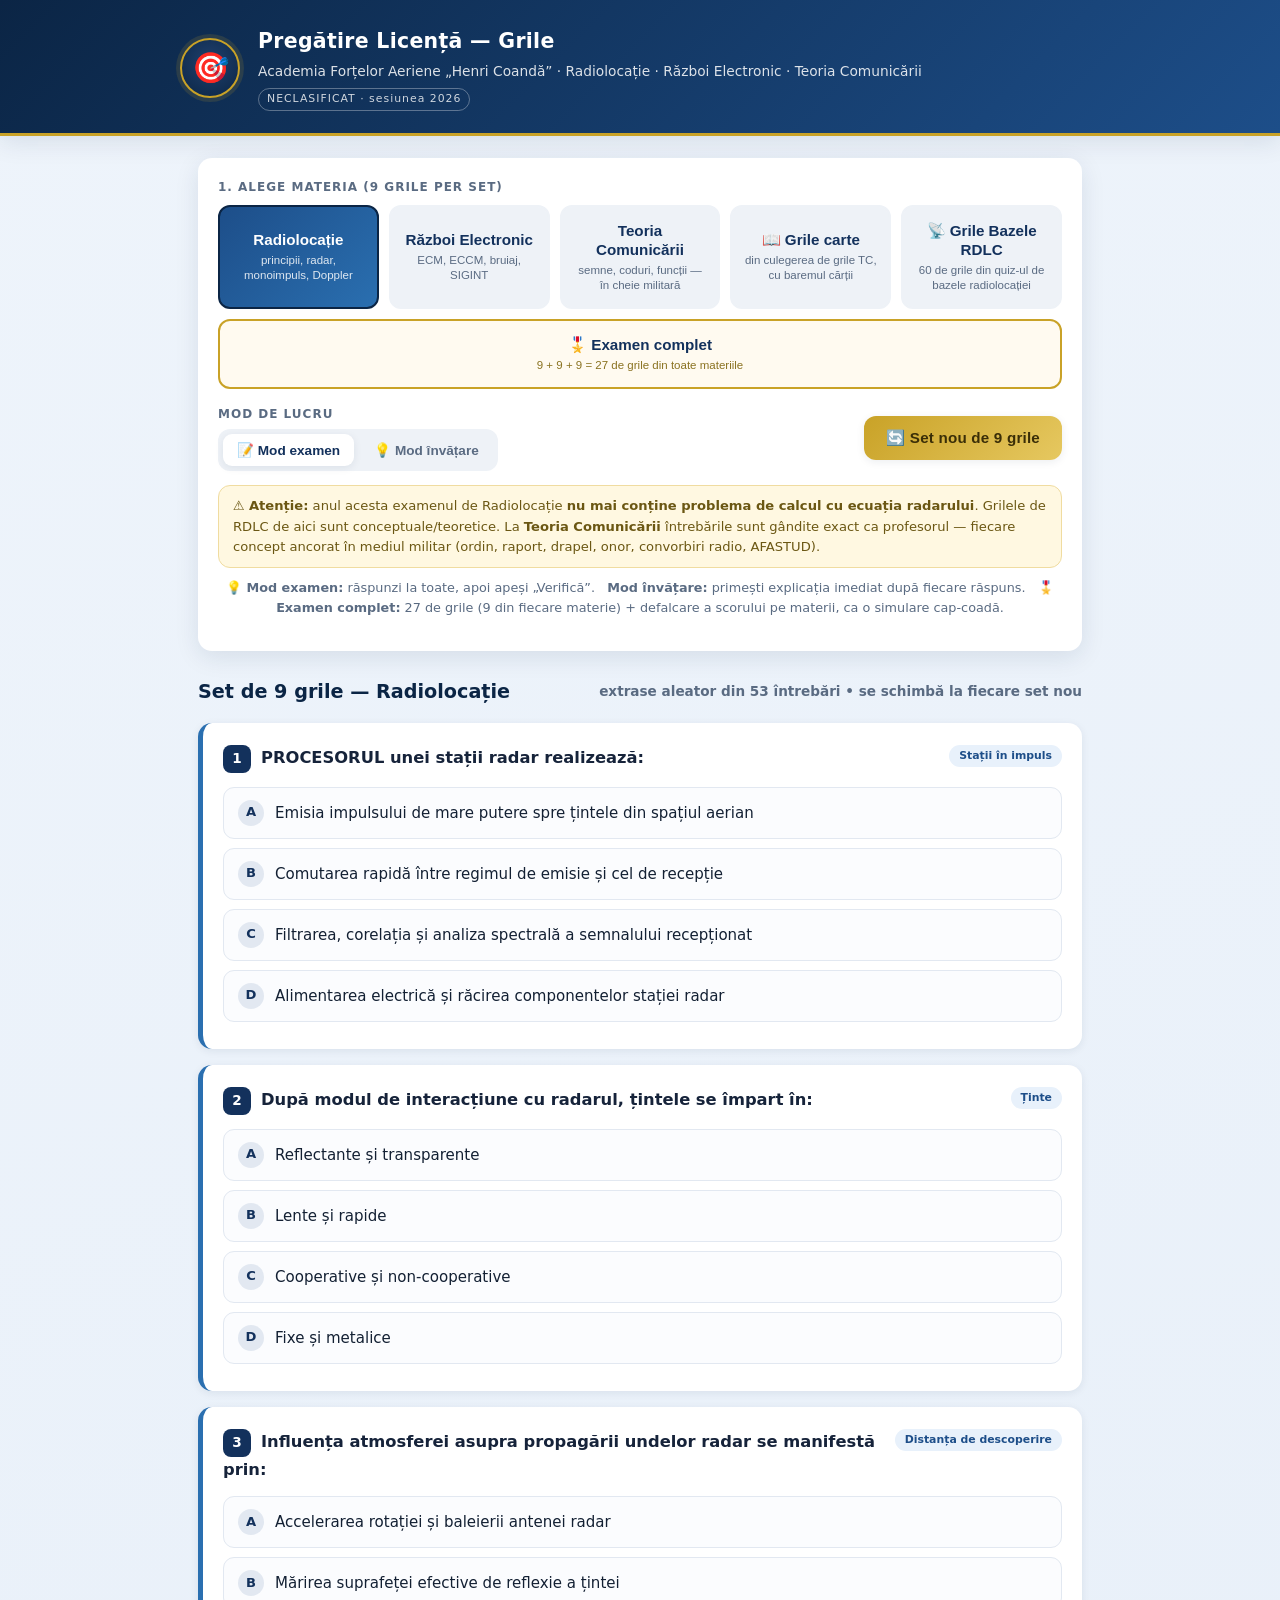
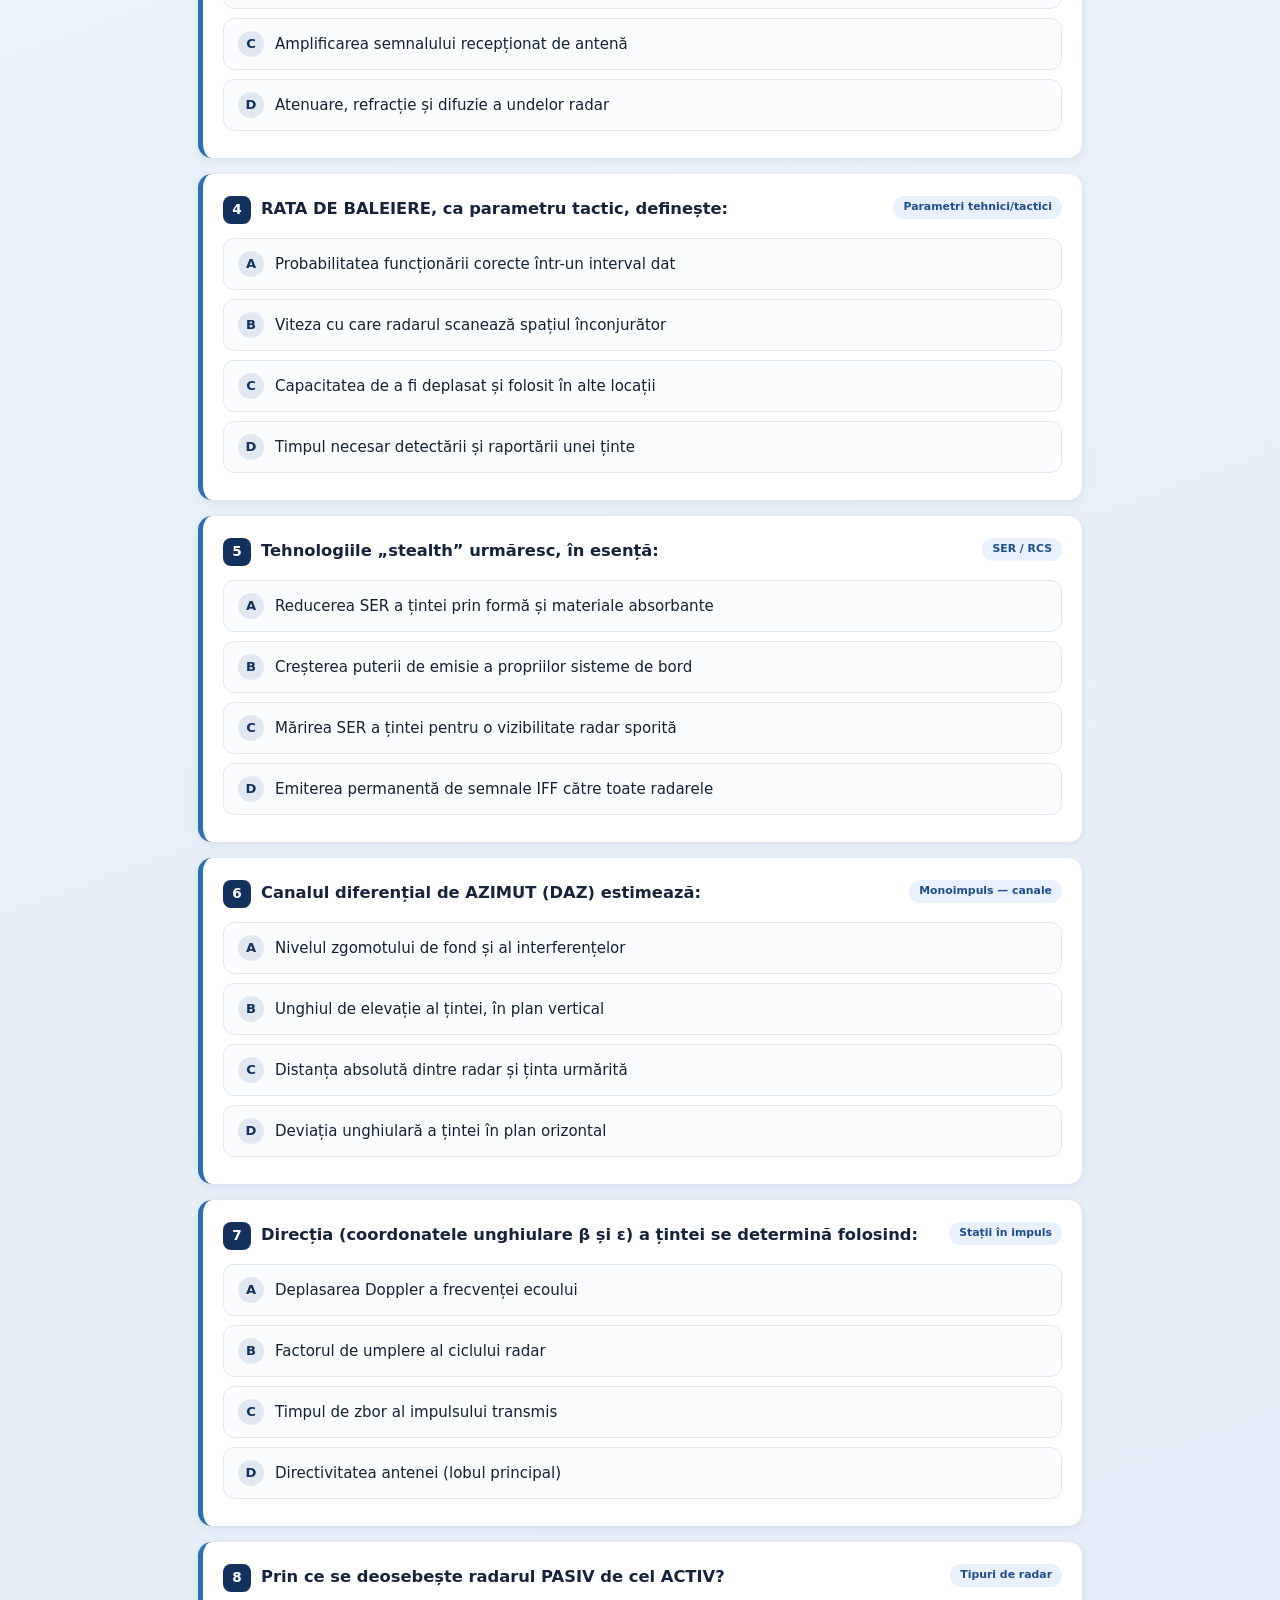
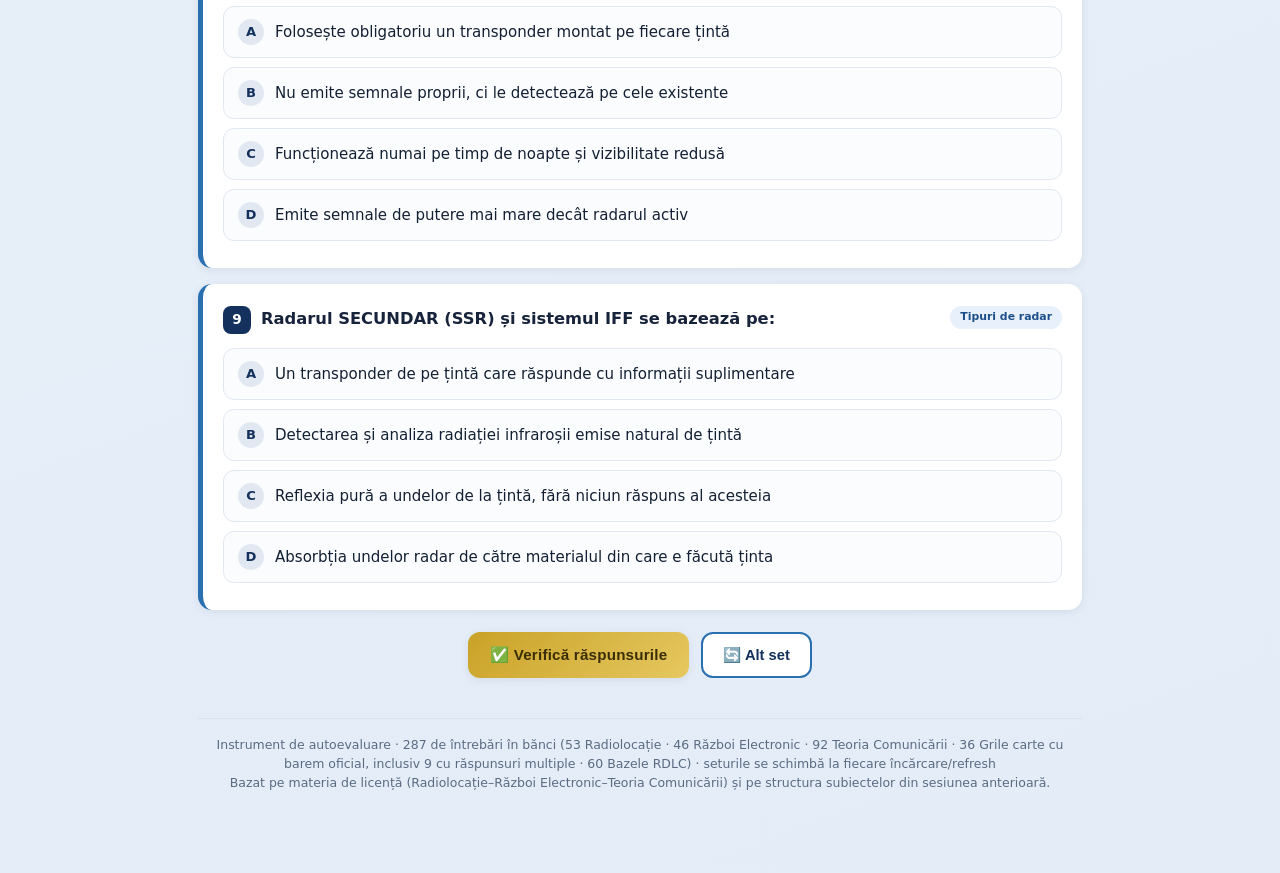
==== commit b291f205: "Adauga cele 9 grile cu raspunsuri multiple din culegerea TC (barem oficial) Tab-ul Grile carte conti" ====
--- a/Grile-Licenta-STANDALONE.html
+++ b/Grile-Licenta-STANDALONE.html
@@ -150,6 +150,19 @@
 .optiune.raspuns-gresit .litera{background:var(--rosu);color:#fff}
 .optiune.blocat{cursor:default;pointer-events:none}
 
+/* ---------- RĂSPUNSURI MULTIPLE ---------- */
+.multi-tag{
+  display:inline-block;font-size:.74rem;font-weight:700;letter-spacing:.2px;
+  background:#fff3cd;color:#7a5c00;border:1px solid #eedc9a;
+  padding:4px 12px;border-radius:20px;margin-bottom:12px
+}
+.btn-confirma{
+  display:none;background:var(--bleu-mediu);color:#fff;border:none;
+  padding:10px 18px;border-radius:10px;font-weight:600;font-size:.88rem;
+  cursor:pointer;margin-top:6px;transition:.15s;box-shadow:var(--umbra-mica)
+}
+.btn-confirma:hover{filter:brightness(1.12)}
+
 /* ---------- EXPLICAȚIE ---------- */
 .explicatie{
   margin-top:12px;border-radius:11px;padding:14px 16px;font-size:.9rem;line-height:1.6;
@@ -259,7 +272,7 @@
   <div id="rezultat"></div>
 
   <footer>
-    Instrument de autoevaluare · 278 de întrebări în bănci (53 Radiolocație · 46 Război Electronic · 92 Teoria Comunicării · 27 Grile carte cu barem oficial · 60 Bazele RDLC) · seturile se schimbă la fiecare încărcare/refresh<br>
+    Instrument de autoevaluare · 287 de întrebări în bănci (53 Radiolocație · 46 Război Electronic · 92 Teoria Comunicării · 36 Grile carte cu barem oficial, inclusiv 9 cu răspunsuri multiple · 60 Bazele RDLC) · seturile se schimbă la fiecare încărcare/refresh<br>
     Bazat pe materia de licență (Radiolocație–Război Electronic–Teoria Comunicării) și pe structura subiectelor din sesiunea anterioară.
   </footer>
 </div>
@@ -1690,12 +1703,12 @@
 
 /* ============================================================
    BANCĂ DE GRILE — GRILE CARTE (Culegerea de grile TC)
-   Întrebările sunt preluate EXACT din culegerea de exerciții
-   (Teoria Comunicării, cu aplicații militare), cu răspunsurile
-   din BAREMUL oficial al cărții.
-   Au fost păstrate DOAR întrebările cu UN SINGUR răspuns corect
-   (27 din 36): cap.1: 1,2,4,6,7,8,9 · cap.2: 1,2,4,5,6,7,8,9 ·
-   cap.3: 1,2,3,5,6,7,8 · cap.4: 1,3,5,6,7.
+   Toate cele 36 de întrebări, preluate EXACT din culegerea de
+   exerciții (Teoria Comunicării, cu aplicații militare), cu
+   răspunsurile din BAREMUL oficial al cărții.
+   27 au un singur răspuns corect (c = index), iar 9 au răspunsuri
+   MULTIPLE (c = listă de indici): cap.1: 3, 5 · cap.2: 3 ·
+   cap.3: 4, 9 · cap.4: 2, 4, 8, 9.
    Notă: grilele din carte au 3 variante (a/b/c).
    ============================================================ */
 window.BANCA_CARTE = [
@@ -1894,6 +1907,71 @@
     c: 0,
     e: "✓ Barem: a) mediatorul. GATEKEEPER-ul („portarul”) este cel care SELECTEAZĂ ce intră și ce nu intră în emisie — în cazul emisiunii TV, MEDIATORUL (realizatorul/moderatorul) decide subiectele aduse în discuție. Dacă un subiect de larg interes lipsește, el a fost „oprit la poartă” de mediator. 📌 Gatekeeper = cel care filtrează subiectele = mediatorul.",
     tema: "Cap.4 — Consistență cognitivă și mass-media", ref: "Culegere TC, cap.4 îtr.7"
+  },
+
+  /* ---------- GRILE CU RĂSPUNS MULTIPLU (9) ---------- */
+  {
+    t: "Stabiliți codul în care se realizează transmiterea unui ordin:",
+    o: ["logic", "analogic", "digital"],
+    c: [0, 2],
+    e: "✓ Barem: a) logic + c) digital (două răspunsuri). Ordinul se transmite VERBAL ⇒ cod DIGITAL (limbajul verbal e preponderent digital), iar fiind impersonal, precis, cu convenție explicită ⇒ cod LOGIC. NU analogic — acela e limbajul nonverbal, arbitrar. Exact ca la darea raportului din materia profesorului: digital + logic. 📌 Ordin = digital (verbal) + logic (precis); analogic = nonverbal.",
+    tema: "Cap.1 — Elemente și modele procesuale", ref: "Culegere TC, cap.1 îtr.3 (multiplu)"
+  },
+  {
+    t: "Identificați clasa barierelor comunicaționale care pot interveni în transmiterea ordinelor:",
+    o: ["bariere de concepție privitoare la emițător", "bariere de concepție privitoare la poziția emițătorului și receptorului în comunicare", "bariere de mediu de natură psihosocială"],
+    c: [0, 1, 2],
+    e: "✓ Barem: a) + b) + c) — TOATE TREI. La transmiterea ordinelor pot interveni: bariere de concepție la EMIȚĂTOR (rutina, presupunerile comandantului), bariere privind POZIȚIA emițător–receptor (imagini diferite despre sine/celălalt, perspective diferite) și bariere de mediu PSIHOSOCIALE (climat necorespunzător, frica de exprimare). 📌 Ordinul poate fi blocat pe oricare din cele trei căi — atenție la grila unde toate variantele sunt corecte!",
+    tema: "Cap.1 — Elemente și modele procesuale", ref: "Culegere TC, cap.1 îtr.5 (multiplu)"
+  },
+  {
+    t: "Diferențele vocale nonverbale în ceea ce privește rostirea comenzii prevestitoare și a celei săvârșitoare sunt de natură:",
+    o: ["proxemică", "prozodică", "paralingvistică"],
+    c: [1, 2],
+    e: "✓ Barem: b) prozodică + c) paralingvistică. Comanda prevestitoare (rostită prelung) și cea săvârșitoare (scurtă, energică) diferă prin aspectele VOCALE nonverbale: PROZODIA (intonația, intensitatea, accentuarea, pauzele intenționate) și PARALIMBAJUL (ton, volum, ritm). NU proxemica — aceea privește DISTANȚA dintre comunicatori, nu vocea. 📌 Cum rostești comanda = prozodie + paralimbaj; unde stai = proxemică.",
+    tema: "Cap.2 — Forme ale comunicării", ref: "Culegere TC, cap.2 îtr.3 (multiplu)"
+  },
+  {
+    t: "Fie însemnele de grad de comandor de aviație. În cazul în care le observați pe epoletul/mâneca vestonului unui militar, căreia dintre categoriile de semne (Ch.S. Peirce) îi aparțin:",
+    o: ["icon", "indice", "simbol"],
+    c: [1, 2],
+    e: "✓ Barem: b) indice + c) simbol. Pe epoletul unui militar REAL, însemnele au legătură existențială DIRECTĂ cu purtătorul (indică gradul lui efectiv, aici și acum) ⇒ INDICE, și în același timp semnifică gradul prin CONVENȚIE ⇒ SIMBOL. Compară cu însemnele de la MUZEU (îtr. 3): fără purtător, rămân DOAR simbol. 📌 Pe uniformă = indice + simbol; în vitrină = doar simbol.",
+    tema: "Cap.3 — Teorii semiotice", ref: "Culegere TC, cap.3 îtr.4 (multiplu)"
+  },
+  {
+    t: "Pentru exercitarea comenzii prin emiterea de ordine, un militar încadrat într-o funcție de comandă beneficiază de putere:",
+    o: ["legitimă", "de coerciție", "de expert"],
+    c: [0, 2],
+    e: "✓ Barem: a) legitimă + c) de expert. Comandantul emite ordine în baza puterii LEGITIME (conferită de funcție, prin norme și regulamente) și a puterii DE EXPERT (competența profesională recunoscută de subordonați). Baremul EXCLUDE coerciția — comanda legală nu se întemeiază pe constrângere/amenințare. 📌 Comanda = funcție (legitimă) + competență (expert), nu frică (coerciție).",
+    tema: "Cap.3 — Teorii semiotice", ref: "Culegere TC, cap.3 îtr.9 (multiplu)"
+  },
+  {
+    t: "Care sunt căile de realizare a echilibrului cognitiv în cazul prezentat anterior (militarii A și B, care se respectă reciproc, au puncte de vedere diferite asupra itinerarului X)?",
+    o: ["A își schimbă opinia despre tema discuției X", "B își schimbă opinia despre tema discuției X", "A și B își schimbă simultan opinia despre tema discuției X"],
+    c: [0, 1],
+    e: "✓ Barem: a) + b). Echilibrul (Heider, triunghiul P–O–X) se reface dacă UNUL dintre cei doi își schimbă atitudinea față de X — fie A, fie B — ajungând la acord. Schimbarea SIMULTANĂ a ambilor nu rezolvă dezechilibrul: și-ar inversa pozițiile și ar rămâne tot în dezacord. 📌 Echilibru = unul cedează (oricare), nu amândoi deodată.",
+    tema: "Cap.4 — Consistență cognitivă și mass-media", ref: "Culegere TC, cap.4 îtr.2 (multiplu)"
+  },
+  {
+    t: "Pentru pregătirea personală, căpitanul A se informează din doctrine, manuale și regulamente. În lipsa accesului la aceste mijloace de informare, la ce va face apel, conform modelului circular al media?",
+    o: ["presă scrisă", "radio", "televiziune"],
+    c: [0, 2],
+    e: "✓ Barem: a) presă scrisă + c) televiziune. Conform modelului circular al media, mijloacele de comunicare în masă se completează reciproc: în lipsa surselor doctrinare (documente scrise oficiale), căpitanul apelează la celelalte media — presa scrisă și televiziunea. 📌 Conform baremului cărții: presă scrisă + TV (radioul nu e indicat la această speță).",
+    tema: "Cap.4 — Consistență cognitivă și mass-media", ref: "Culegere TC, cap.4 îtr.4 (multiplu)"
+  },
+  {
+    t: "Cine stabilește obiectivele emisiunii „Ora Armatei” de la Radio România Actualități, conform modelului „patrulaterului torsionabil”?",
+    o: ["mediatorul", "grupurile de programare", "publicul"],
+    c: [0, 1],
+    e: "✓ Barem: a) mediatorul + b) grupurile de programare. În modelul „patrulaterului torsionabil”, obiectivele emisiunii sunt stabilite de MEDIATOR (realizatorul emisiunii) împreună cu GRUPURILE DE PROGRAMARE (structura editorială care decide grila). PUBLICUL nu stabilește obiectivele — el le receptează (și oferă doar feedback). 📌 Obiectivele = mediator + programare; publicul doar ascultă.",
+    tema: "Cap.4 — Consistență cognitivă și mass-media", ref: "Culegere TC, cap.4 îtr.8 (multiplu)"
+  },
+  {
+    t: "Ce maxime conversaționale fac obiectul atingerii „scopului ilocuționar” prin discursul mediatizat al militarilor?",
+    o: ["maxima cantității", "maxima intenționalității", "maxima manierei"],
+    c: [0, 2],
+    e: "✓ Barem: a) maxima cantității + c) maxima manierei. Maximele conversaționale ale lui Grice: cantitate, calitate, relație, MANIERĂ — „maxima intenționalității” NU EXISTĂ la Grice (capcană!). Scopul ilocuționar prin discurs mediatizat cere maxima CANTITĂȚII (informație exact cât trebuie) și maxima MANIEREI (exprimare clară, fără ambiguitate). 📌 Grice: cantitate–calitate–relație–manieră; „intenționalitatea” e inventată.",
+    tema: "Cap.4 — Consistență cognitivă și mass-media", ref: "Culegere TC, cap.4 îtr.9 (multiplu)"
   }
 ];
 
@@ -2332,6 +2410,8 @@
    APLICAȚIE GRILE LICENȚĂ — logică
    9 grile per materie, extrase aleator la fiecare set nou.
    Mod "Examen complet" = 9 + 9 + 9 = 27 de grile din toate materiile.
+   Suportă grile cu răspuns UNIC (c = index) și cu răspunsuri
+   MULTIPLE (c = listă de indici) — selecție tip checkbox.
    ============================================================ */
 "use strict";
 
@@ -2347,11 +2427,12 @@
 const LITERE = ["A", "B", "C", "D"];
 
 let stare = {
-  materie: "rdlc",           // "rdlc" | "re" | "tc" | "complet"
+  materie: "rdlc",           // cheie MATERII | "complet"
   mod: "examen",            // "examen" | "invatare"
   setCurent: [],
-  raspunsuri: [],
-  verificat: false,
+  raspunsuri: [],           // unic: index | multiplu: listă de indici
+  verificate: [],           // per întrebare: a fost corectată?
+  verificat: false,         // tot setul corectat (examen)
 };
 
 /* ---------- utilitare ---------- */
@@ -2367,10 +2448,12 @@
 // construiește un obiect de întrebare randabil, cu opțiunile amestecate
 function construiesteIntrebare(q, materieNume) {
   const indici = amesteca(q.o.map((_, i) => i));
+  const corecteOrig = Array.isArray(q.c) ? q.c : [q.c];
   return {
     text: q.t,
     optiuni: indici.map((i) => q.o[i]),
-    corect: indici.indexOf(q.c),
+    corecte: corecteOrig.map((ci) => indici.indexOf(ci)).sort((a, b) => a - b),
+    multi: corecteOrig.length > 1,
     explicatie: q.e,
     tema: q.tema,
     ref: q.ref,
@@ -2378,13 +2461,22 @@
   };
 }
 
+// răspunsul dat este corect? (compară mulțimile)
+function esteCorecta(q, r) {
+  const alese = q.multi ? (r || []) : (r != null ? [r] : []);
+  return alese.length === q.corecte.length && q.corecte.every((c) => alese.includes(c));
+}
+
+function literele(indici) {
+  return indici.slice().sort((a, b) => a - b).map((i) => LITERE[i]).join(" + ");
+}
+
 function extrageDinBanca(cheie) {
   const banca = MATERII[cheie].banca() || [];
   return amesteca(banca).slice(0, Math.min(NR_GRILE, banca.length))
     .map((q) => construiesteIntrebare(q, MATERII[cheie].nume));
 }
 
-// generează setul curent în funcție de materia selectată
 function genereazaSet(cheieMaterie) {
   if (cheieMaterie === "complet") {
     let tot = [];
@@ -2405,7 +2497,6 @@
     b.onclick = () => { stare.materie = cheie; setNou(); };
     cont.appendChild(b);
   });
-  // butonul special "Examen complet"
   const bc = document.createElement("button");
   bc.className = "materie-btn complet-btn" + (stare.materie === "complet" ? " activ" : "");
   bc.innerHTML = `🎖️ Examen complet<small>9 + 9 + 9 = 27 de grile din toate materiile</small>`;
@@ -2416,6 +2507,25 @@
     btn.classList.toggle("activ", btn.dataset.mod === stare.mod);
     btn.onclick = () => { stare.mod = btn.dataset.mod; setNou(); };
   });
+}
+
+/* ---------- HTML-ul unui card de întrebare ---------- */
+function cardHTML(q, idx) {
+  const badge = q.multi
+    ? `<div class="multi-tag">☑ Răspunsuri multiple — bifează toate variantele corecte</div>`
+    : "";
+  const opts = q.optiuni.map((txt, i) => `
+    <div class="optiune" data-q="${idx}" data-i="${i}">
+      <div class="litera">${LITERE[i]}</div>
+      <div class="txt">${txt}</div>
+    </div>`).join("");
+  const confirma = q.multi
+    ? `<button class="btn-confirma" id="conf-${idx}" onclick="confirmaMulti(${idx})">✔ Confirmă răspunsul</button>`
+    : "";
+  return `<span class="tema-tag">${q.tema}</span>
+    <div class="intrebare"><span class="q-nr">${idx + 1}</span>${q.text}</div>
+    ${badge}${opts}${confirma}
+    <div class="explicatie" id="exp-${idx}"></div>`;
 }
 
 /* ---------- randare set ---------- */
@@ -2433,7 +2543,6 @@
 
   let materieAnterioara = null;
   stare.setCurent.forEach((q, idx) => {
-    // separator de materie (doar în examen complet)
     if (eComplet && q.materieNume !== materieAnterioara) {
       const sep = document.createElement("div");
       sep.className = "sectiune-materie";
@@ -2441,19 +2550,10 @@
       zona.appendChild(sep);
       materieAnterioara = q.materieNume;
     }
-
     const card = document.createElement("div");
     card.className = "card";
     card.id = "card-" + idx;
-
-    const antet = `<span class="tema-tag">${q.tema}</span>
-      <div class="intrebare"><span class="q-nr">${idx + 1}</span>${q.text}</div>`;
-    const opts = q.optiuni.map((txt, i) => `
-      <div class="optiune" data-q="${idx}" data-i="${i}">
-        <div class="litera">${LITERE[i]}</div>
-        <div class="txt">${txt}</div>
-      </div>`).join("");
-    card.innerHTML = antet + opts + `<div class="explicatie" id="exp-${idx}"></div>`;
+    card.innerHTML = cardHTML(q, idx);
     zona.appendChild(card);
   });
 
@@ -2466,70 +2566,101 @@
     stare.mod === "examen" ? "inline-block" : "none";
   document.getElementById("btn-verifica").textContent = eComplet
     ? "✅ Verifică cele 27 de răspunsuri"
-    : "✅ Verifică cele 9 răspunsuri";
+    : "✅ Verifică răspunsurile";
   document.getElementById("rezultat").innerHTML = "";
 }
 
+/* ---------- interacțiune ---------- */
 function alegeOptiune(qi, oi) {
-  if (stare.verificat) return;
-  if (stare.mod === "invatare" && stare.raspunsuri[qi] != null) return;
-
-  stare.raspunsuri[qi] = oi;
+  if (stare.verificat || stare.verificate[qi]) return;
+  const q = stare.setCurent[qi];
   const card = document.getElementById("card-" + qi);
-  card.querySelectorAll(".optiune").forEach((el) => {
-    el.classList.toggle("selectat", +el.dataset.i === oi);
-  });
-
-  if (stare.mod === "invatare") {
-    verificaIntrebare(qi);
-    if (stare.raspunsuri.filter((r) => r != null).length === stare.setCurent.length) {
-      afiseazaRezultat();
+
+  if (q.multi) {
+    // selecție tip checkbox (comută)
+    let sel = Array.isArray(stare.raspunsuri[qi]) ? stare.raspunsuri[qi].slice() : [];
+    sel = sel.includes(oi) ? sel.filter((x) => x !== oi) : sel.concat(oi);
+    stare.raspunsuri[qi] = sel;
+    card.querySelectorAll(".optiune").forEach((el) => {
+      el.classList.toggle("selectat", sel.includes(+el.dataset.i));
+    });
+    // în modul învățare, arată butonul de confirmare când există selecție
+    if (stare.mod === "invatare") {
+      const btn = document.getElementById("conf-" + qi);
+      if (btn) btn.style.display = sel.length ? "inline-block" : "none";
+    }
+  } else {
+    stare.raspunsuri[qi] = oi;
+    card.querySelectorAll(".optiune").forEach((el) => {
+      el.classList.toggle("selectat", +el.dataset.i === oi);
+    });
+    if (stare.mod === "invatare") {
+      verificaIntrebare(qi);
+      verificaFinalInvatare();
     }
   }
 }
 
+// butonul „Confirmă” al grilelor cu răspuns multiplu (mod învățare)
+function confirmaMulti(qi) {
+  if (stare.verificate[qi]) return;
+  verificaIntrebare(qi);
+  verificaFinalInvatare();
+}
+
+function verificaFinalInvatare() {
+  if (stare.mod !== "invatare") return;
+  if (stare.verificate.every(Boolean)) afiseazaRezultat();
+}
+
+/* ---------- corectare ---------- */
 function verificaIntrebare(qi) {
   const q = stare.setCurent[qi];
-  const ales = stare.raspunsuri[qi];
-  const corect = ales === q.corect;
+  const r = stare.raspunsuri[qi];
+  const alese = q.multi ? (r || []) : (r != null ? [r] : []);
+  const corect = esteCorecta(q, r);
   const card = document.getElementById("card-" + qi);
   card.classList.add(corect ? "corect" : "gresit");
+  stare.verificate[qi] = true;
 
   card.querySelectorAll(".optiune").forEach((el) => {
     const i = +el.dataset.i;
     el.classList.add("blocat");
-    if (i === q.corect) el.classList.add("raspuns-corect");
-    else if (i === ales) el.classList.add("raspuns-gresit");
+    if (q.corecte.includes(i)) el.classList.add("raspuns-corect");
+    else if (alese.includes(i)) el.classList.add("raspuns-gresit");
   });
+  const btn = document.getElementById("conf-" + qi);
+  if (btn) btn.style.display = "none";
 
   const exp = document.getElementById("exp-" + qi);
   exp.className = "explicatie vizibil " + (corect ? "ok" : "nu");
   const titlu = corect
-    ? `✔ Răspuns corect — ${LITERE[q.corect]}`
-    : `✘ Greșit — ai ales ${ales != null ? LITERE[ales] : "—"}, corect era ${LITERE[q.corect]}`;
+    ? `✔ Răspuns corect — ${literele(q.corecte)}`
+    : `✘ Greșit — ai ales ${alese.length ? literele(alese) : "—"}, corect era ${literele(q.corecte)}`;
   exp.innerHTML = `<div class="titlu">${titlu}</div>${q.explicatie}
     <div style="margin-top:8px;font-size:.8rem;opacity:.7">📖 Reper: ${q.ref}</div>`;
 }
 
 function verificaTot() {
-  stare.setCurent.forEach((_, qi) => verificaIntrebare(qi));
+  stare.setCurent.forEach((_, qi) => { if (!stare.verificate[qi]) verificaIntrebare(qi); });
   stare.verificat = true;
   document.getElementById("btn-verifica").style.display = "none";
   afiseazaRezultat();
   document.getElementById("rezultat").scrollIntoView({ behavior: "smooth", block: "start" });
 }
 
+/* ---------- rezultat ---------- */
 function afiseazaRezultat() {
   stare.verificat = true;
   let corecte = 0;
   const gresiteTeme = {};
-  const peMaterii = {}; // { materieNume: {corecte, total} }
+  const peMaterii = {};
 
   stare.setCurent.forEach((q, qi) => {
     const m = q.materieNume;
     if (!peMaterii[m]) peMaterii[m] = { corecte: 0, total: 0 };
     peMaterii[m].total++;
-    if (stare.raspunsuri[qi] === q.corect) {
+    if (esteCorecta(q, stare.raspunsuri[qi])) {
       corecte++;
       peMaterii[m].corecte++;
     } else {
@@ -2547,7 +2678,6 @@
   else if (proc >= 56) { mesaj = "Acceptabil, dar mai repetă temele de mai jos."; emoji = "📘"; }
   else { mesaj = "Reia materia la temele marcate și încearcă un set nou."; emoji = "📌"; }
 
-  // defalcare pe materii (doar la examen complet)
   let defalcareHTML = "";
   if (eComplet) {
     defalcareHTML = `<div class="defalcare">` +
@@ -2563,7 +2693,6 @@
       }).join("") + `</div>`;
   }
 
-  // teme de repetat
   let temeHTML;
   const temeList = Object.entries(gresiteTeme).sort((a, b) => b[1] - a[1]);
   if (temeList.length === 0) {
@@ -2595,10 +2724,10 @@
     </div>`;
 }
 
-/* reia doar întrebările greșite (din aceleași teme) */
+/* ---------- recapitulare țintită (doar temele greșite) ---------- */
 function reiaGresite() {
   const gresiteTeme = new Set(
-    stare.setCurent.filter((q, qi) => stare.raspunsuri[qi] !== q.corect).map((q) => q.tema)
+    stare.setCurent.filter((q, qi) => !esteCorecta(q, stare.raspunsuri[qi])).map((q) => q.tema)
   );
   if (gresiteTeme.size === 0) { setNou(); return; }
 
@@ -2613,17 +2742,14 @@
 
   stare.setCurent = amesteca(pool);
   stare.raspunsuri = new Array(stare.setCurent.length).fill(null);
+  stare.verificate = new Array(stare.setCurent.length).fill(false);
   stare.verificat = false;
-  // în acest mod nu mai grupăm pe materii (e o recapitulare țintită)
-  const materieReal = stare.materie;
-  stare.materie = "recap";
   randeazaControale();
-  stare.materie = materieReal; // păstrează butonul activ corect
-  randeazaControaleRecap();
+  randeazaRecap();
   window.scrollTo({ top: 0, behavior: "smooth" });
 }
-// randare simplă pentru recapitulare (fără separatoare de materie)
-function randeazaControaleRecap() {
+
+function randeazaRecap() {
   const zona = document.getElementById("grile");
   zona.innerHTML = "";
   document.getElementById("titlu-set").textContent = "Recapitulare țintită — doar temele greșite";
@@ -2632,13 +2758,7 @@
     const card = document.createElement("div");
     card.className = "card";
     card.id = "card-" + idx;
-    const antet = `<span class="tema-tag">${q.tema}</span>
-      <div class="intrebare"><span class="q-nr">${idx + 1}</span>${q.text}</div>`;
-    const opts = q.optiuni.map((txt, i) => `
-      <div class="optiune" data-q="${idx}" data-i="${i}">
-        <div class="litera">${LITERE[i]}</div><div class="txt">${txt}</div>
-      </div>`).join("");
-    card.innerHTML = antet + opts + `<div class="explicatie" id="exp-${idx}"></div>`;
+    card.innerHTML = cardHTML(q, idx);
     zona.appendChild(card);
   });
   zona.querySelectorAll(".optiune").forEach((el) => {
@@ -2650,9 +2770,11 @@
   document.getElementById("rezultat").innerHTML = "";
 }
 
+/* ---------- set nou ---------- */
 function setNou() {
   stare.setCurent = genereazaSet(stare.materie);
   stare.raspunsuri = new Array(stare.setCurent.length).fill(null);
+  stare.verificate = new Array(stare.setCurent.length).fill(false);
   stare.verificat = false;
   randeazaControale();
   randeazaSet();
@@ -2664,6 +2786,7 @@
 });
 window.setNou = setNou;
 window.reiaGresite = reiaGresite;
+window.confirmaMulti = confirmaMulti;
 
 </script>
 </body>
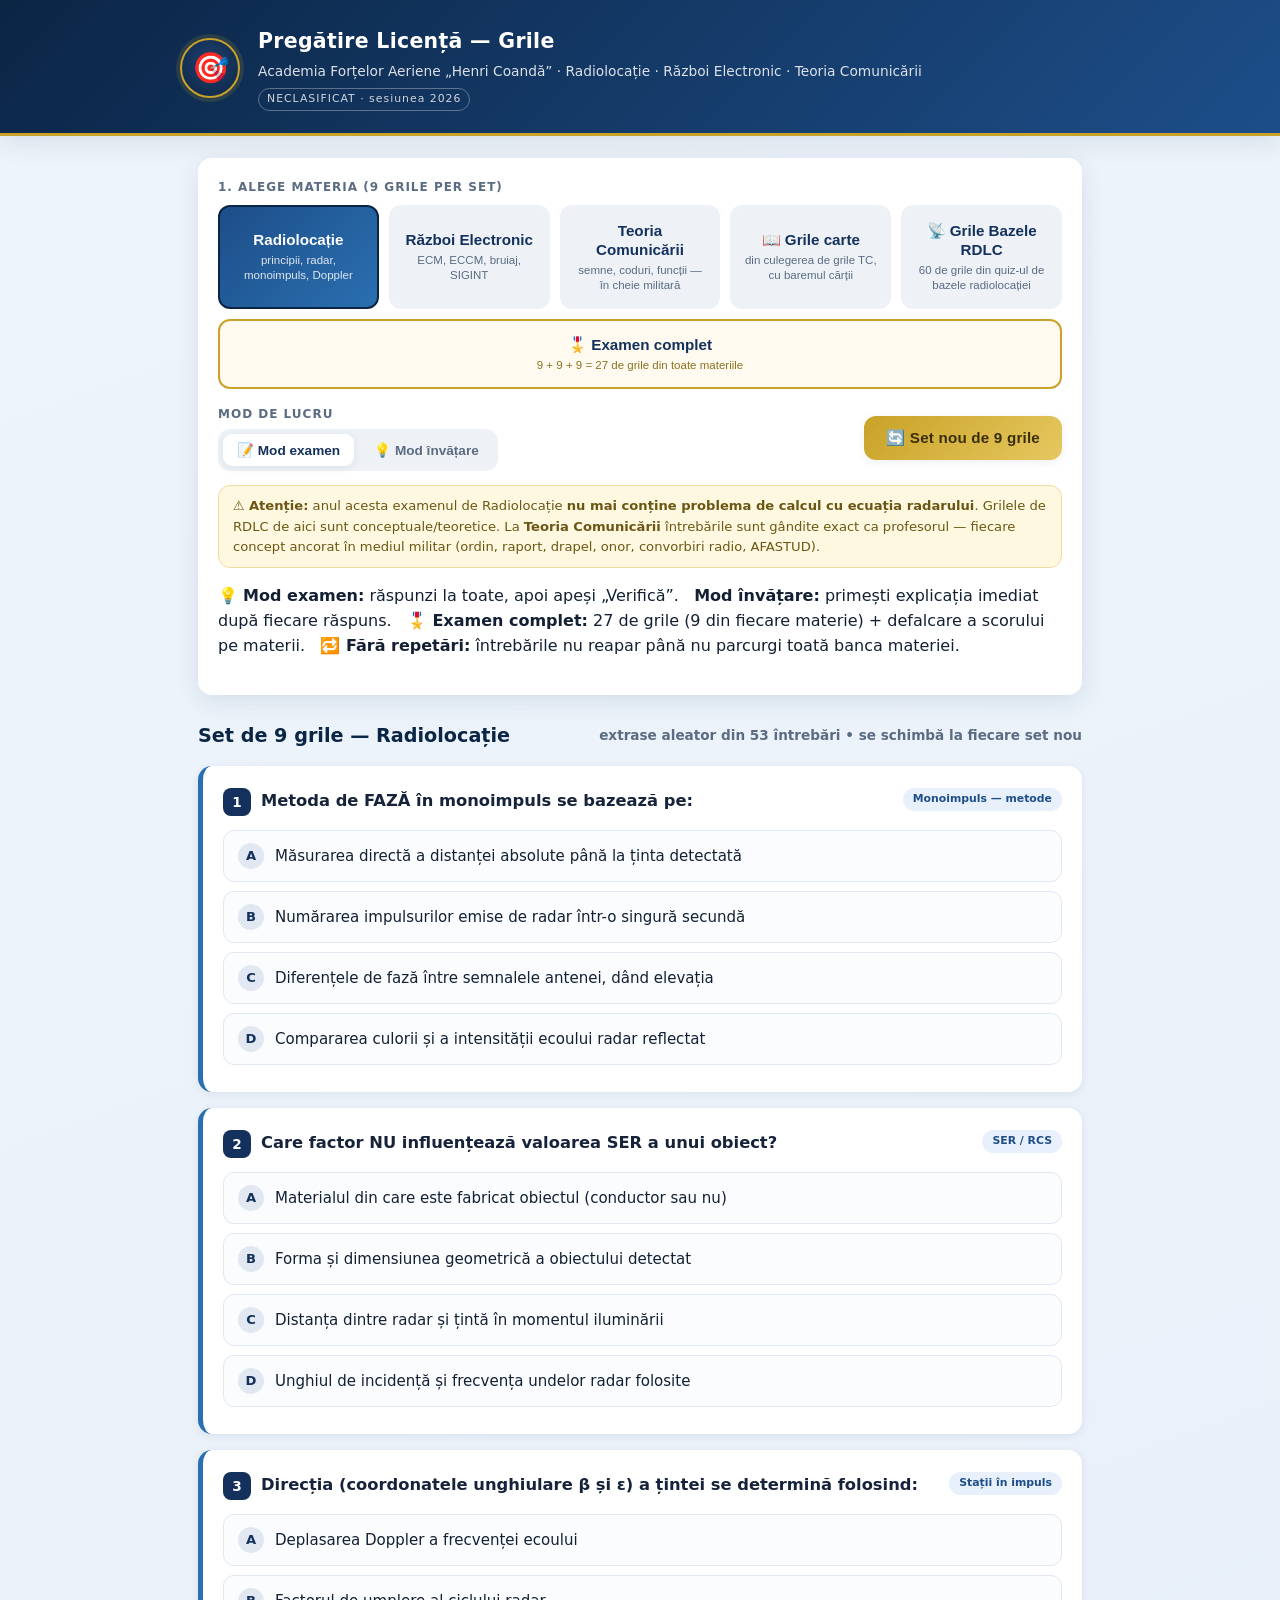
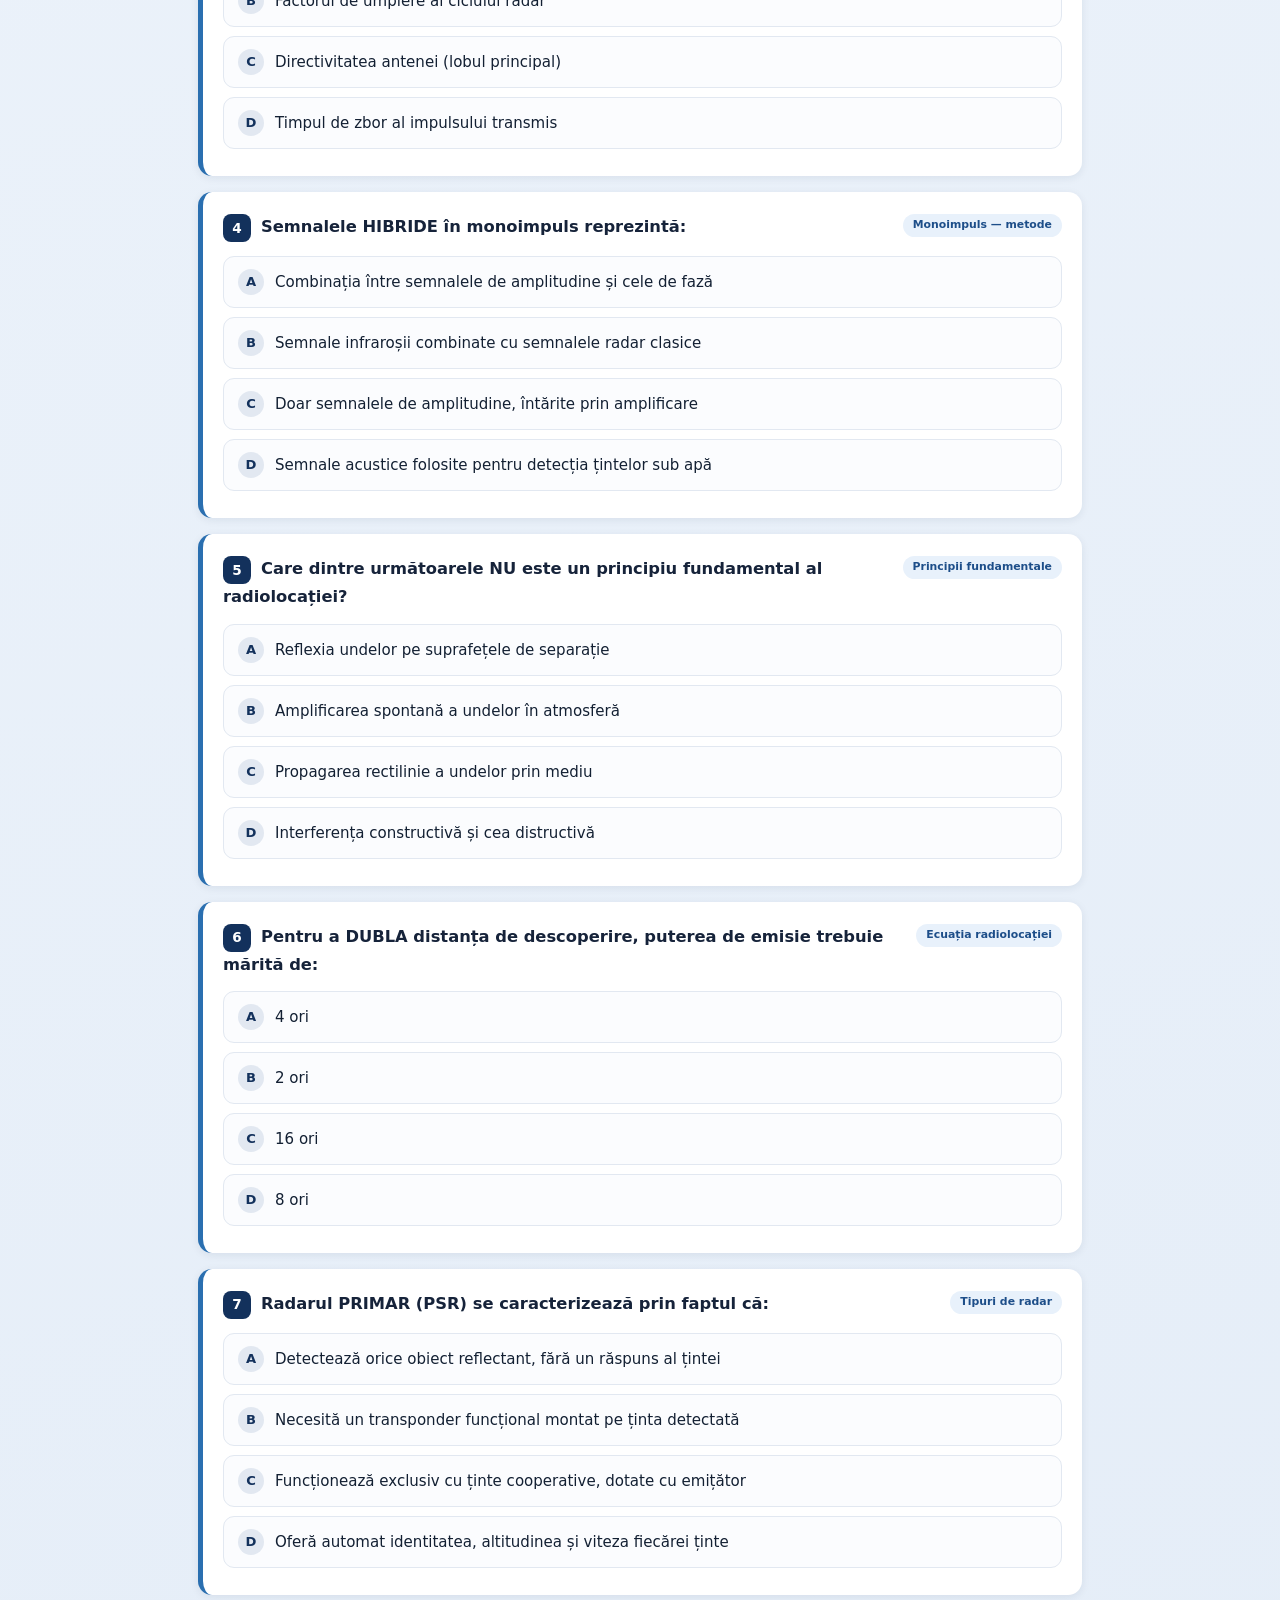
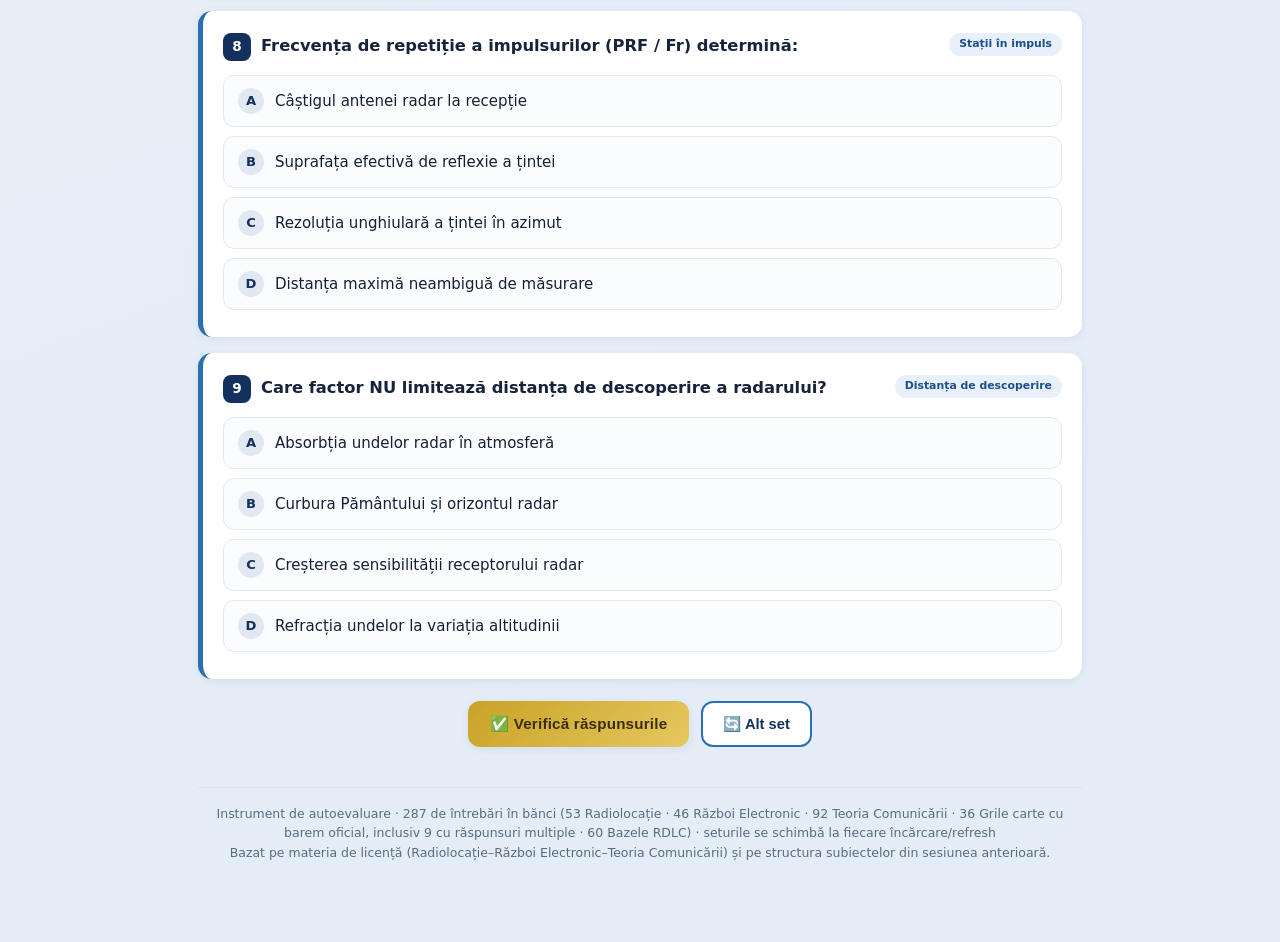
==== commit c446f047: "Fara repetari intre seturi + distractori mai greu de ghicit Sistem tip pachet de carti per banca (lo" ====
--- a/Grile-Licenta-STANDALONE.html
+++ b/Grile-Licenta-STANDALONE.html
@@ -254,7 +254,7 @@
       Grilele de RDLC de aici sunt conceptuale/teoretice. La <b>Teoria Comunicării</b> întrebările sunt gândite exact ca profesorul —
       fiecare concept ancorat în mediul militar (ordin, raport, drapel, onor, convorbiri radio, AFASTUD).
     </div>
-    <p class="hint">💡 <b>Mod examen:</b> răspunzi la toate, apoi apeși „Verifică”. &nbsp; <b>Mod învățare:</b> primești explicația imediat după fiecare răspuns. &nbsp; <b>🎖️ Examen complet:</b> 27 de grile (9 din fiecare materie) + defalcare a scorului pe materii, ca o simulare cap-coadă.</p>
+    <p class=”hint”>💡 <b>Mod examen:</b> răspunzi la toate, apoi apeși „Verifică”. &nbsp; <b>Mod învățare:</b> primești explicația imediat după fiecare răspuns. &nbsp; <b>🎖️ Examen complet:</b> 27 de grile (9 din fiecare materie) + defalcare a scorului pe materii. &nbsp; <b>🔁 Fără repetări:</b> întrebările nu reapar până nu parcurgi toată banca materiei.</p>
   </div>
 
   <div class="antet-set">
@@ -392,9 +392,9 @@
   },
   {
     t: "Tehnologiile „stealth” urmăresc, în esență:",
-    o: ["Reducerea SER a țintei prin formă și materiale absorbante", "Creșterea puterii de emisie a propriilor sisteme de bord", "Mărirea SER a țintei pentru o vizibilitate radar sporită", "Emiterea permanentă de semnale IFF către toate radarele"],
-    c: 0,
-    e: "✓ Corect: stealth = reducerea SER prin forme speciale și materiale absorbante. Mărirea SER ar face aeronava mai ușor de detectat. 📌 SER mic = detecție la distanță mică = supraviețuire mai bună.",
+    o: ["Reducerea SER a țintei prin formă și materiale absorbante", "Reducerea semnăturii termice prin ecranarea motoarelor", "Bruierea activă, de la bord, a radarelor adversarului", "Reflectarea undelor radar înapoi, pe direcția de sosire"],
+    c: 0,
+    e: "✓ Corect: conform materiei, tehnologiile stealth = REDUCEREA SER prin proiectarea cu forme speciale și utilizarea materialelor absorbante de radar. ⚠ Capcane: reducerea semnăturii termice și bruiajul de bord sunt ALTE tehnici de protecție (contra rachetelor IR, respectiv ECM) — nu definiția stealth din lecție; reflectarea undelor înapoi spre radar ar MĂRI detectabilitatea, exact opusul. 📌 Stealth = SER mic (forme + absorbanți).",
     tema: "SER / RCS", ref: "2.1.5.1"
   },
   {
@@ -575,9 +575,9 @@
   },
   {
     t: "Care este un AVANTAJ al sistemelor radar în impuls?",
-    o: ["Detectarea la distanțe mari și precizia ridicată în distanță", "Imposibilitatea de a lucra pe timp de ploaie, ceață sau ninsoare", "Lipsa totală a imunității la interferențe și mediul ostil", "Consumul energetic egal cu zero pe durata funcționării"],
-    c: 0,
-    e: "✓ Corect: radarele în impuls detectează la distanțe mari, au precizie ridicată (timpul de zbor), imunitate sporită la interferențe și lucrează în condiții meteo dificile. 📌 Impuls puternic + timp de zbor = rază + precizie.",
+    o: ["Detectarea la distanțe mari și precizia ridicată în distanță", "Funcționarea continuă, fără zonă moartă în jurul stației", "Rezoluția unghiulară independentă de dimensiunile antenei", "Imunitatea totală la orice tip de bruiaj activ inamic"],
+    c: 0,
+    e: "✓ Corect: radarele în impuls detectează la distanțe mari (impulsuri de putere mare), au precizie ridicată în distanță (timpul de zbor), imunitate SPORITĂ la interferențe și lucrează pe orice vreme. ⚠ Capcane: radarul în impuls ARE zonă moartă (Dmin = c·τ/2, cât durează emisia); rezoluția unghiulară DEPINDE de antenă (lățimea fasciculului); imunitatea e sporită, nu „totală” — nimic nu e imun complet la bruiaj. 📌 Avantaje reale: rază mare + precizie în distanță.",
     tema: "Stații în impuls", ref: "2.2.2"
   },
 
@@ -753,9 +753,9 @@
   },
   {
     t: "Cele trei componente ale ECM sunt:",
-    o: ["Bruiajul, dezinformarea electronică și distrugerea fizică", "Bruiajul, radiolocația și navigația prin satelit", "Măsurile ESM, ECM și ECCM ale războiului electronic", "Atacul, apărarea și supravegherea electronică"],
-    c: 0,
-    e: "✓ Corect: componentele ECM = bruiaj + dezinformare electronică + distrugere fizică. „ESM/ECM/ECCM” = componentele majore RE; „atac/apărare/supraveghere” = categoriile de acțiuni RE. 📌 Nu confunda componentele ECM cu ale războiului electronic.",
+    o: ["Bruiajul, dezinformarea electronică și distrugerea fizică", "Bruiajul, dezinformarea electronică și cercetarea electronică", "Bruiajul, mascarea electronică și distrugerea fizică", "Dezinformarea, interceptarea comunicațiilor și distrugerea fizică"],
+    c: 0,
+    e: "✓ Corect: componentele ECM = bruiaj + dezinformare electronică + distrugere fizică — exact aceste trei. ⚠ Capcane: „cercetarea electronică” și „interceptarea comunicațiilor” țin de SUPRAVEGHERE (ESM/SIGINT), nu de ECM; „mascarea electronică” nu apare printre componentele ECM din materie. 📌 ECM = bruiaj + dezinformare + distrugere fizică.",
     tema: "ECM", ref: "3.2.1"
   },
   {
@@ -874,9 +874,9 @@
   },
   {
     t: "ECCM cuprinde, în ansamblu, trei tipuri de măsuri:",
-    o: ["Organizatorice, tehnice și de exploatare", "De atac, de apărare și de supraveghere", "Bruiaj, dezinformare și distrugere fizică", "ELINT, COMINT și măsuri de sprijin ESM"],
-    c: 0,
-    e: "✓ Corect: ECCM = măsuri organizatorice + tehnice + de exploatare. „Atac/apărare/supraveghere” = acțiunile RE; „bruiaj/dezinformare/distrugere” = componentele ECM. 📌 Tripleta ECCM: organizatorice–tehnice–exploatare.",
+    o: ["Organizatorice, tehnice și de exploatare", "Organizatorice, tehnice și de planificare", "Organizatorice, operative și de exploatare", "Tehnice, tactice și de exploatare"],
+    c: 0,
+    e: "✓ Corect: ECCM = măsuri organizatorice + tehnice + de exploatare — exact aceste trei. ⚠ Capcane: fiecare distractor schimbă UN SINGUR termen („planificare”, „operative”, „tactice” nu apar în tripleta din materie). 📌 Tripleta ECCM: organizatorice–tehnice–exploatare, fără substituții.",
     tema: "ECCM", ref: "3.2.2"
   },
   {
@@ -918,9 +918,9 @@
   /* ---------- 3.3.1 SUPRAVEGHEREA ELECTRONICĂ / SIGINT ---------- */
   {
     t: "Acțiunile de război electronic se împart în trei categorii:",
-    o: ["Atac, apărare și supraveghere electronică", "Bruiaj, dezinformare și distrugere fizică", "Măsuri organizatorice, tehnice și de exploatare", "Culegere ELINT, culegere COMINT și sprijin ESM"],
-    c: 0,
-    e: "✓ Corect: acțiunile RE = atac electronic + apărare electronică + supraveghere electronică. „Bruiaj/dezinformare/distrugere” = componentele ECM; „organizatorice/tehnice/exploatare” = măsurile ECCM. 📌 Categoriile RE: atac–apărare–supraveghere.",
+    o: ["Atac, apărare și supraveghere electronică", "Atac, protecție și cercetare electronică", "Atac, apărare și sprijin electronic", "Ofensivă, defensivă și recunoaștere electronică"],
+    c: 0,
+    e: "✓ Corect: acțiunile RE = ATAC electronic + APĂRARE electronică + SUPRAVEGHERE electronică — exact acești termeni. ⚠ Capcane: „protecție/cercetare”, „sprijin” (acela e ESM, dintre componentele majore) și „ofensivă/defensivă/recunoaștere” sunt parafraze, nu termenii din materie. 📌 Categoriile RE: atac–apărare–supraveghere, cuvânt cu cuvânt.",
     tema: "Componentele RE", ref: "3.3.1"
   },
   {
@@ -939,9 +939,9 @@
   },
   {
     t: "SIGINT (Signal Intelligence) are două componente principale:",
-    o: ["ELINT și COMINT", "ECM și ECCM", "PSR și SSR", "Bruiaj activ și pasiv"],
-    c: 0,
-    e: "✓ Corect: SIGINT = ELINT (date din echipamente non-comunicații, ex. radar) + COMINT (date din comunicații). 📌 SIGINT = umbrela; ELINT (radar) + COMINT (comunicații) = piloni.",
+    o: ["ELINT și COMINT", "ELINT și HUMINT", "COMINT și MASINT", "ELINT și ESM"],
+    c: 0,
+    e: "✓ Corect: SIGINT = ELINT (date din echipamente non-comunicații, ex. radar) + COMINT (date din comunicații). ⚠ Capcane: HUMINT (informații din surse umane) și MASINT sunt ALTE discipline de intelligence, nu componente SIGINT; ESM e o componentă majoră a RE, nu a SIGINT. 📌 SIGINT = ELINT + COMINT, exact această pereche.",
     tema: "SIGINT", ref: "3.3.1"
   },
   {
@@ -1029,9 +1029,9 @@
   /* ---------- ELEMENTELE PROCESULUI DE COMUNICARE ---------- */
   {
     t: "Elementele indispensabile ale procesului de comunicare (extensia modelului E–M–R) sunt:",
-    o: ["Actorii, mesajul, canalul și codul", "Locuționar, ilocuționar și perlocuționar", "Icon, indice, simbol și interpretant", "Emisie, recepție, bruiaj și distrugere"],
-    c: 0,
-    e: "✓ Corect: procesul de comunicare = actorii (emițător/receptor) + mesaj + canal + cod, dezvoltat pe structura E–M–R (la rândul ei pe schema behavioristă S–R). 📌 Cei 4 piloni: actori, mesaj, canal, cod.",
+    o: ["Actorii, mesajul, canalul și codul", "Actorii, mesajul, contextul și feedback-ul", "Emițătorul, mesajul, codul și zgomotul", "Actorii, canalul, codul și referentul"],
+    c: 0,
+    e: "✓ Corect: procesul de comunicare = actorii (emițător/receptor) + mesaj + canal + cod, dezvoltat pe structura E–M–R (la rândul ei pe schema behavioristă S–R). ⚠ Capcane: contextul, feedback-ul, zgomotul și referentul apar în diverse MODELE, dar nu sunt printre elementele indispensabile enumerate în materie. 📌 Cei 4 piloni: actori, mesaj, canal, cod.",
     tema: "Elementele comunicării", ref: "Elementele procesului"
   },
   {
@@ -1240,9 +1240,9 @@
   },
   {
     t: "Un act de limbaj (Austin) are trei componente, în ordinea:",
-    o: ["Locuționară, ilocuționară, perlocuționară", "Prezentațională, reprezentațională, mecanică", "Emotivă, referențială, conativă", "Icon, indice, simbol"],
-    c: 0,
-    e: "✓ Corect: Austin — locuționar (transmiterea de semnificații) + ilocuționar (intenția comunicativă) + perlocuționar (efectul asupra receptorului). 📌 Spun – intenționez – obțin efectul.",
+    o: ["Locuționară, ilocuționară, perlocuționară", "Ilocuționară, locuționară, perlocuționară", "Locuționară, perlocuționară, ilocuționară", "Locuționară, ilocuționară, colocuționară"],
+    c: 0,
+    e: "✓ Corect: Austin — locuționar (transmiterea de semnificații) + ilocuționar (intenția comunicativă) + perlocuționar (efectul asupra receptorului), în EXACT această ordine. ⚠ Capcane: primele două greșite doar inversează ordinea, iar „colocuționar” NU EXISTĂ la Austin (aceeași capcană apare și în culegerea de grile!). 📌 Spun – intenționez – obțin efectul.",
     tema: "Acte de limbaj", ref: "Austin 1975:109"
   },
   {
@@ -1261,9 +1261,9 @@
   },
   {
     t: "Cele cinci stiluri de comunicare orală (Joos), de la scris spre oralitate, sunt:",
-    o: ["Rece, formal, consultativ, ocazional, intim", "Locuționar, ilocuționar, perlocuționar, referențial", "Digital, analogic, logic, estetic, restrâns", "Icon, indice, simbol, semnal, representamen"],
-    c: 0,
-    e: "✓ Corect: Joos — rece → formal → consultativ → ocazional → intim, cinci pași de îndepărtare de comunicarea scrisă. 📌 Rece = aproape de scris (R.G.); intim = cel mai personal.",
+    o: ["Rece, formal, consultativ, ocazional, intim", "Rece, oficial, consultativ, ocazional, intim", "Rece, formal, colocvial, ocazional, familiar", "Formal, consultativ, ocazional, personal, intim"],
+    c: 0,
+    e: "✓ Corect: Joos — rece → formal → consultativ → ocazional → intim, cinci pași de îndepărtare de comunicarea scrisă. ⚠ Capcane: „oficial”, „colocvial”, „familiar”, „personal” NU sunt termenii lui Joos — și lipsa „stilului rece” din ultima variantă o descalifică. 📌 Rece = aproape de scris (R.G.); intim = cel mai personal.",
     tema: "Stiluri de comunicare", ref: "Joos 1967 / pg. 34"
   },
   {
@@ -1442,9 +1442,9 @@
   /* ---------- MODELE PROCESUALE. SCHEME ---------- */
   {
     t: "Modelul liniar Shannon–Weaver are elementele, în ordine:",
-    o: ["Sursă → transmițător → canal → receptor → destinație", "Emițător → interpretant → obiect → simbol convențional", "Componenta locuționară → ilocuționară → perlocuționară", "Icon → indice → simbol → semnal → representamen"],
-    c: 0,
-    e: "✓ Corect: Shannon-Weaver = sursă → transmițător → canal → receptor → destinație; model liniar, mecanicist, cu zgomotul pe canal. 📌 5 elemente liniare: sursă–transmițător–canal–receptor–destinație.",
+    o: ["Sursă → transmițător → canal → receptor → destinație", "Sursă → codificator → canal → decodificator → destinatar", "Emițător → transmițător → canal → receptor → destinație", "Sursă → transmițător → mesaj → receptor → destinație"],
+    c: 0,
+    e: "✓ Corect: Shannon-Weaver = sursă → transmițător → canal → receptor → destinație; model liniar, mecanicist, cu zgomotul pe canal. ⚠ Capcane: „codificator/decodificator” și „destinatar” nu sunt termenii diagramei; „emițător” la început dublează greșit sursa; „mesajul” nu e o verigă a lanțului (el circulă PRIN canal). 📌 Termenii exacți: sursă–transmițător–canal–receptor–destinație.",
     tema: "Modele (Shannon-Weaver)", ref: "10.1"
   },
   {
@@ -1465,16 +1465,16 @@
   /* ---------- MODELE PROCESUALE. FORMULE ---------- */
   {
     t: "Formula 5W a lui Lasswell descrie comunicarea prin întrebările:",
-    o: ["Cine? Ce? Prin ce canal? Cui? Cu ce efect?", "Unde? Când? De ce? Cât? Pentru cine anume?", "Sursă? Zgomot? Redundanță? Entropie? Bit?", "Icon? Indice? Simbol? Semnal? Representamen?"],
-    c: 0,
-    e: "✓ Corect: 5W (Lasswell) = Cine? – Ce? – Prin ce canal? – Cui? – Cu ce efect? Accent pe emițător, comunicarea = act de influențare (Lasswell = expert în propagandă). 📌 5W = Cine–Ce–Canal–Cui–Efect.",
+    o: ["Cine? Ce? Prin ce canal? Cui? Cu ce efect?", "Cine? Ce? Prin ce canal? Cui? În ce context?", "Cine? Ce? Prin ce cod? Cui? Cu ce efect?", "Cine? Ce? Prin ce canal? Când? Cu ce efect?"],
+    c: 0,
+    e: "✓ Corect: 5W (Lasswell) = Cine? – Ce? – Prin ce canal? – Cui? – Cu ce efect? Accent pe emițător, comunicarea = act de influențare (Lasswell = expert în propagandă). ⚠ Capcane: „În ce context?” este adăugirea ULTERIOARĂ a lui Braddock (nu e în 5W!), iar „cod”/„când” nu apar în formulă. 📌 5W = Cine–Ce–Canal–Cui–Efect.",
     tema: "Modele (Lasswell)", ref: "11.1"
   },
   {
     t: "Braddock a completat formula lui Lasswell cu întrebările:",
-    o: ["„În ce context?” și „Cu ce scop?”", "„Unde?” și „Când?”", "„Cât costă?” și „Cine plătește?”", "„Ce culoare?” și „Ce formă?”"],
-    c: 0,
-    e: "✓ Corect: Braddock (1958) extinde 5W cu „În ce context?” și „Cu ce scop?”, pentru o analiză mai consistentă. 📌 Braddock = Lasswell + context + scop.",
+    o: ["„În ce context?” și „Cu ce scop?”", "„În ce context?” și „Cu ce cod?”", "„Cu ce scop?” și „Prin ce mijloace?”", "„În ce situație?” și „Cu ce intenție?”"],
+    c: 0,
+    e: "✓ Corect: Braddock (1958) extinde 5W cu „În ce context?” și „Cu ce scop?”, pentru o analiză mai consistentă. ⚠ Capcane: fiecare distractor conține una din întrebările corecte împerecheată cu una inventată („cod”, „mijloace”) sau reformulată („situație”, „intenție”). 📌 Braddock = context + scop, exact acești doi termeni.",
     tema: "Modele (Braddock)", ref: "11.1"
   },
   {
@@ -1509,18 +1509,18 @@
   },
   {
     t: "Cele trei entități ale semiozei la Peirce sunt:",
-    o: ["Representamen, obiect și interpretant", "Semnificant, semnificat și realitate", "Sursă, canal și destinație finală", "Emițător, mesaj și receptor"],
-    c: 0,
-    e: "✓ Corect: Peirce — semnul (representamen) ține locul unui obiect pentru cineva, creând în minte interpretantul. Saussure = semnificant/semnificat + realitate. 📌 Peirce: representamen – obiect – interpretant.",
+    o: ["Representamen, obiect și interpretant", "Representamen, obiect și interpret", "Representamen, referent și interpretant", "Semnificant, obiect și interpretant"],
+    c: 0,
+    e: "✓ Corect: Peirce — semnul (representamen) ține locul unui obiect pentru cineva, creând în minte interpretantul. ⚠ Capcane: „interpret” ≠ „interpretant” (interpretantul e conceptul mental, NU persoana!); „referent” = terminologia Ogden–Richards; „semnificant” = terminologia lui Saussure. 📌 Peirce: representamen – obiect – interpretant, exact acești termeni.",
     tema: "Modele semiotice (Peirce)", ref: "12.2"
   },
 
   /* ---------- BÜHLER / JAKOBSON ---------- */
   {
     t: "Cele trei funcții ale limbajului la Karl Bühler sunt:",
-    o: ["Expresivă, reprezentativă și de apel", "Emotivă, poetică și metalingvistică", "Locuționară, ilocuționară, perlocuționară", "Denotativă, conotativă și mitică"],
-    c: 0,
-    e: "✓ Corect: Bühler — expresivă (emițător), reprezentativă (obiecte/context) și de apel (receptor); toate prezente, dar doar una domină. La ordin domină APELUL (= conativa la Jakobson). 📌 Bühler: expresivă–reprezentativă–apel.",
+    o: ["Expresivă, reprezentativă și de apel", "Expresivă, referențială și conativă", "Emotivă, reprezentativă și de apel", "Expresivă, reprezentativă și fatică"],
+    c: 0,
+    e: "✓ Corect: Bühler — expresivă (emițător), reprezentativă (obiecte/context) și de apel (receptor); toate prezente, dar doar una domină. ⚠ Capcane: „referențială”, „conativă”, „emotivă”, „fatică” sunt termenii lui JAKOBSON — nu ai lui Bühler! La ordin domină APELUL (= conativa la Jakobson). 📌 Bühler: expresivă–reprezentativă–apel; Jakobson are 6 funcții cu alte nume.",
     tema: "Funcții (Bühler)", ref: "13.1"
   },
   {
@@ -1585,9 +1585,9 @@
   /* ---------- TEORIILE CONSISTENȚEI COGNITIVE ---------- */
   {
     t: "Teoria ECHILIBRULUI a lui Heider presupune existența:",
-    o: ["A două persoane (P, O) și a unui obiect (X)", "A cinci întrebări succesive (formula 5W)", "A trei componente ale unui act de limbaj", "A șase factori contextuali ai comunicării"],
-    c: 0,
-    e: "✓ Corect: Heider — structura P–O–X (două persoane + un obiect/idee/eveniment X). Echilibrul apare când toate relațiile sunt pozitive sau una pozitivă și două negative. 📌 Heider = triunghiul P-O-X.",
+    o: ["A două persoane (P, O) și a unui obiect (X)", "A unei persoane (P), a unei surse (S) și a unui obiect (O)", "A două persoane (A, B) și a unei surse externe (S)", "A trei persoane (P, O, Q) aflate în relație directă"],
+    c: 0,
+    e: "✓ Corect: Heider — structura P–O–X (DOUĂ persoane + un obiect/idee/eveniment X). Echilibrul apare când toate relațiile sunt pozitive sau una pozitivă și două negative. ⚠ Capcane: P–S–O (persoană–sursă–obiect) = teoria CONGRUENȚEI a lui Osgood; A și B + referent = modelul lui NEWCOMB (A–B–X); trei persoane nu apar în niciunul. 📌 Heider = P-O-X; Newcomb = A-B-X; Osgood = P-S-O.",
     tema: "Teorii ale consistenței (Heider)", ref: "14.1"
   },
   {
@@ -2471,10 +2471,44 @@
   return indici.slice().sort((a, b) => a - b).map((i) => LITERE[i]).join(" + ");
 }
 
+/* ---------- pachet fără repetare (deck) ----------
+   Fiecare bancă e amestecată o dată ca un pachet de cărți și se
+   „împart” câte 9 întrebări pe set. O întrebare NU reapare până
+   nu se epuizează întreaga bancă; la reamestecare, întrebările
+   din setul imediat anterior intră la fundul pachetului, deci nu
+   se repetă nici imediat după. Persistă între refresh-uri. */
+function citesteJSON(k) {
+  try { return JSON.parse(localStorage.getItem(k)); } catch (e) { return null; }
+}
+function scrieJSON(k, v) {
+  try { localStorage.setItem(k, JSON.stringify(v)); } catch (e) {}
+}
+
 function extrageDinBanca(cheie) {
   const banca = MATERII[cheie].banca() || [];
-  return amesteca(banca).slice(0, Math.min(NR_GRILE, banca.length))
-    .map((q) => construiesteIntrebare(q, MATERII[cheie].nume));
+  const n = Math.min(NR_GRILE, banca.length);
+  const toate = banca.map((_, i) => i);
+
+  // pachetul salvat (resetat automat dacă banca s-a schimbat între timp)
+  const st = citesteJSON("grile_deck_" + cheie);
+  let deck = (st && st.n === banca.length && Array.isArray(st.deck))
+    ? st.deck.filter((i) => i >= 0 && i < banca.length)
+    : amesteca(toate);
+  const ultim = (citesteJSON("grile_ultim_" + cheie) || []).filter((i) => i >= 0 && i < banca.length);
+
+  const alese = [];
+  while (alese.length < n) {
+    if (deck.length === 0) {
+      // pachet epuizat → reamestecă; setul anterior intră la fundul pachetului
+      const rest = toate.filter((i) => !alese.includes(i) && !ultim.includes(i));
+      const laFund = ultim.filter((i) => !alese.includes(i));
+      deck = amesteca(laFund).concat(amesteca(rest)); // pop() ia din coadă → „rest” iese primul
+    }
+    alese.push(deck.pop());
+  }
+  scrieJSON("grile_deck_" + cheie, { n: banca.length, deck });
+  scrieJSON("grile_ultim_" + cheie, alese);
+  return alese.map((i) => construiesteIntrebare(banca[i], MATERII[cheie].nume));
 }
 
 function genereazaSet(cheieMaterie) {
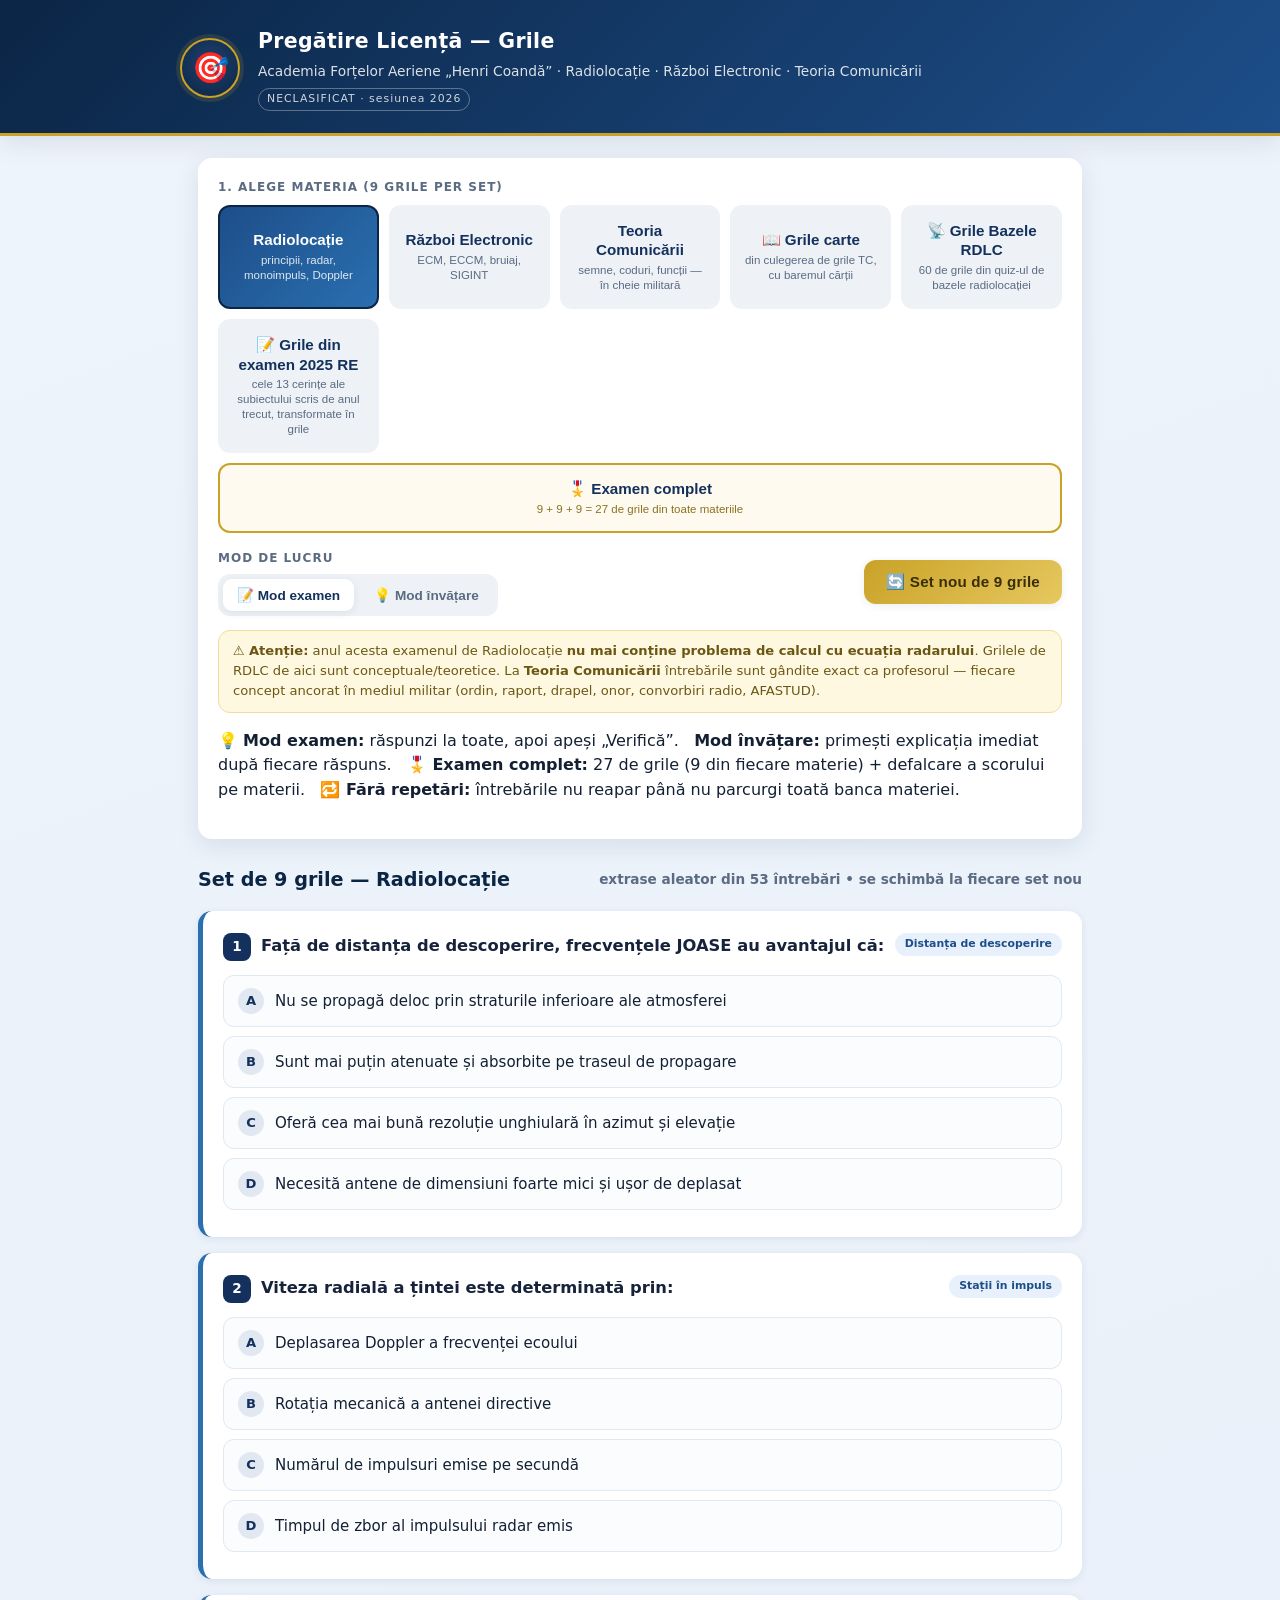
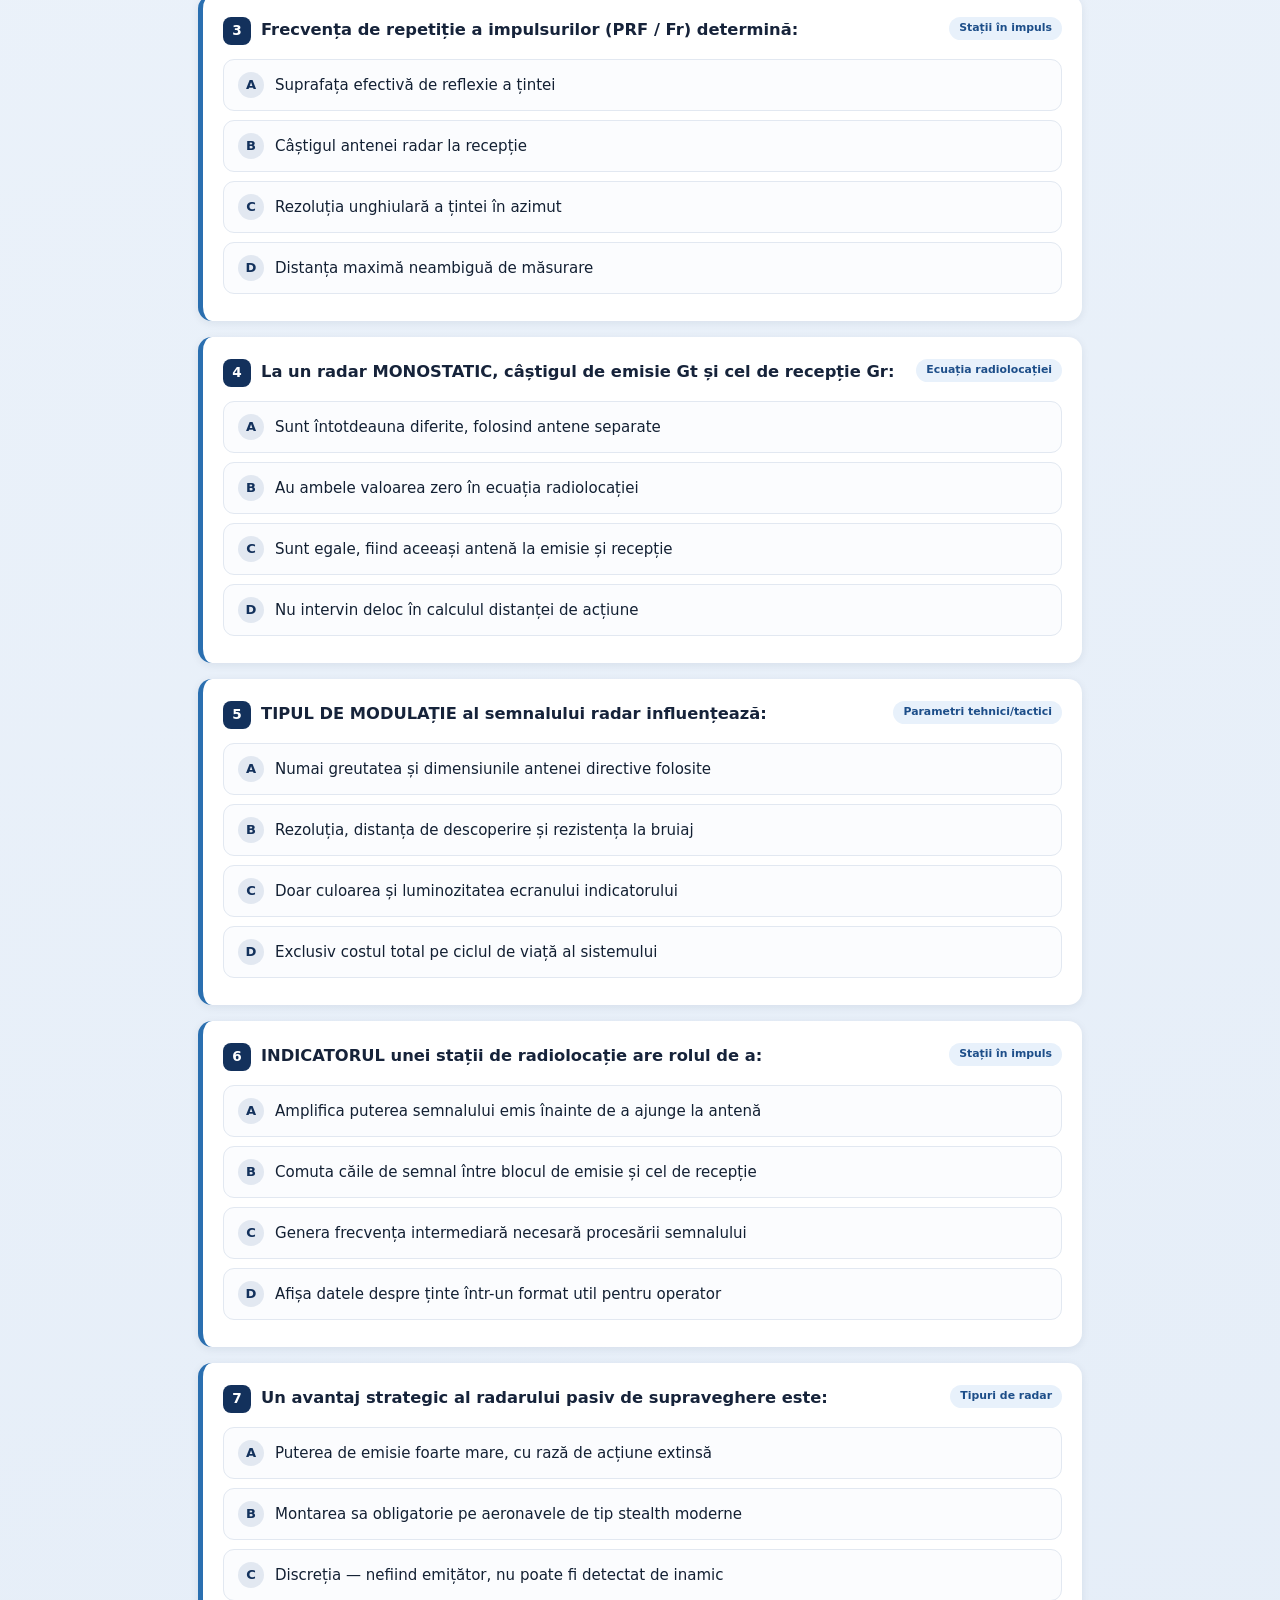
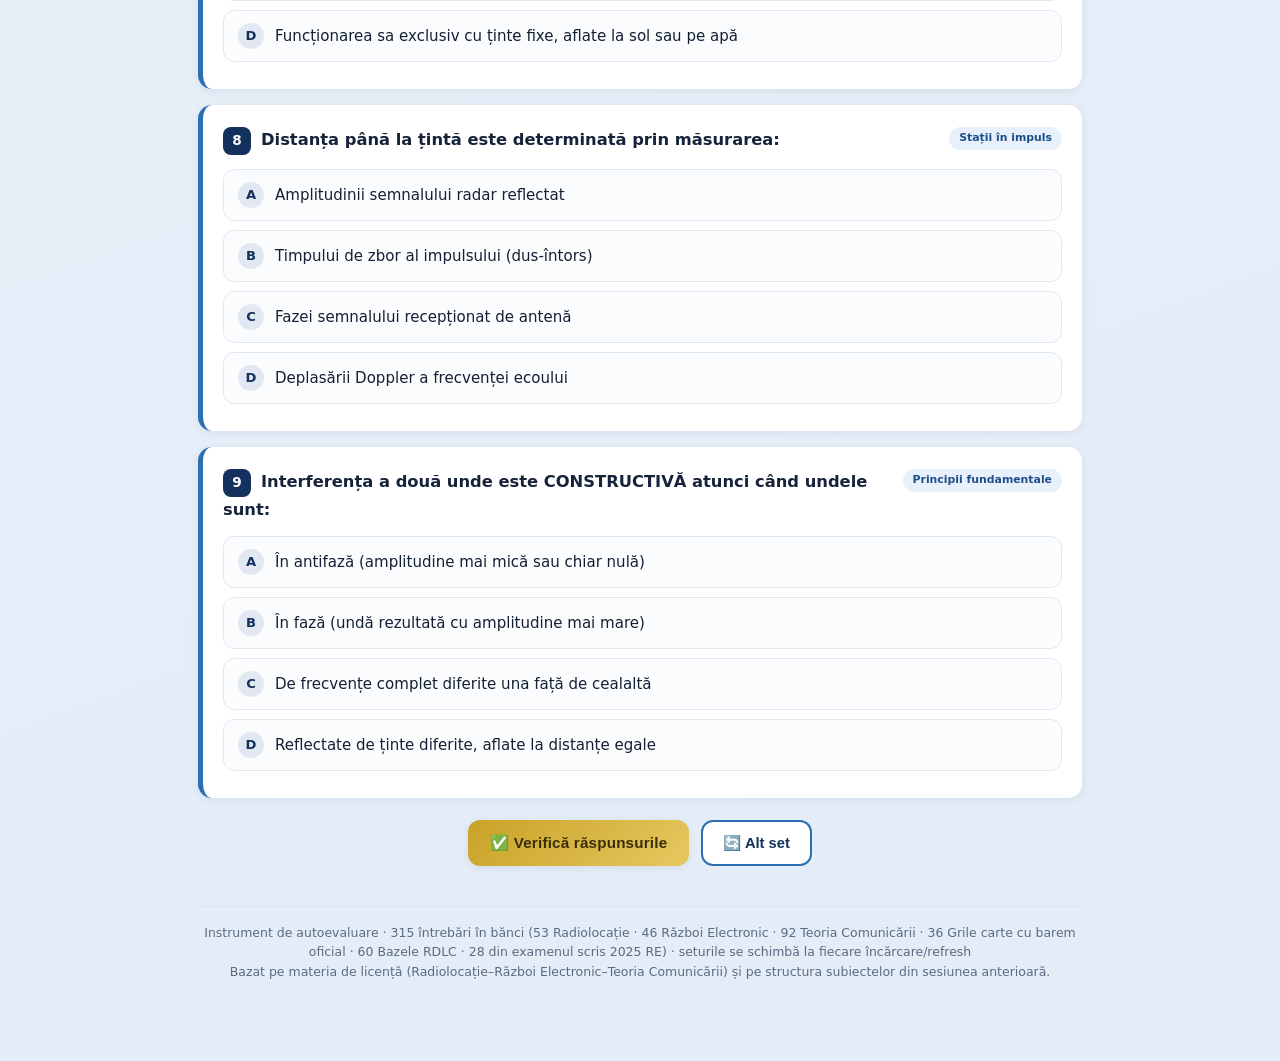
==== commit 1b48d2d3: "Adauga tab Grile din examen 2025 RE - 28 de grile din subiectul scris Toate cele 13 cerinte ale Subi" ====
--- a/Grile-Licenta-STANDALONE.html
+++ b/Grile-Licenta-STANDALONE.html
@@ -272,7 +272,7 @@
   <div id="rezultat"></div>
 
   <footer>
-    Instrument de autoevaluare · 287 de întrebări în bănci (53 Radiolocație · 46 Război Electronic · 92 Teoria Comunicării · 36 Grile carte cu barem oficial, inclusiv 9 cu răspunsuri multiple · 60 Bazele RDLC) · seturile se schimbă la fiecare încărcare/refresh<br>
+    Instrument de autoevaluare · 315 întrebări în bănci (53 Radiolocație · 46 Război Electronic · 92 Teoria Comunicării · 36 Grile carte cu barem oficial · 60 Bazele RDLC · 28 din examenul scris 2025 RE) · seturile se schimbă la fiecare încărcare/refresh<br>
     Bazat pe materia de licență (Radiolocație–Război Electronic–Teoria Comunicării) și pe structura subiectelor din sesiunea anterioară.
   </footer>
 </div>
@@ -2405,6 +2405,239 @@
   }
 ];
 
+/* ============================================================
+   BANCĂ DE GRILE — EXAMEN 2025 RĂZBOI ELECTRONIC
+   Construită 100% din subiectul scris de la examenul de licență
+   2025, Subiectul 3 „Protecție împotriva bruiajului; Război
+   Electronic” — Varianta 1 (cele 13 cerințe + baremul oficial).
+   Formate diverse: completarea propoziției (cu formularea EXACTĂ
+   din barem), alegerea variantei, „care NU”, răspunsuri multiple
+   la cerințele de enumerare.
+   ============================================================ */
+window.BANCA_EX2025RE = [
+  /* ---------- Cerința 1 — definiția și scopul ECM ---------- */
+  {
+    t: "Completați definiția din barem: „Contramăsurile electronice (ECM) reprezintă măsurile desfășurate în scopul ______ sistemului electronic al adversarului.”",
+    o: ["destabilizării", "distrugerii", "neutralizării", "monitorizării"],
+    c: 0,
+    e: "✓ Corect: „destabilizării” — cuvântul EXACT din definiția punctată la examen. ⚠ Capcane: „distrugerii” și „neutralizării” sună aproape la fel, dar distrugerea fizică e doar O COMPONENTĂ a ECM, nu scopul definitoriu; „monitorizarea” ține de supraveghere. 📌 ECM = destabilizarea sistemului electronic advers — formularea exactă contează la punctaj.",
+    tema: "ECM — definiție și scop", ref: "Examen 2025 RE, cerința 1"
+  },
+  {
+    t: "Completați: „Acest lucru presupune un set de acțiuni îndreptate spre prevenirea sau reducerea utilizării efective de către adversar a ______.”",
+    o: ["spectrului electromagnetic", "sistemelor radar proprii", "mijloacelor de comunicații", "spațiului aerian propriu"],
+    c: 0,
+    e: "✓ Corect: „spectrului electromagnetic” — scopul ECM, conform baremului: prevenirea/reducerea utilizării efective de către adversar a SPECTRULUI ELECTROMAGNETIC. ⚠ Capcane: radarul și comunicațiile sunt doar utilizatori ai spectrului; miza ECM e spectrul în ansamblu. 📌 Scopul ECM = să-i iei adversarului folosirea spectrului.",
+    tema: "ECM — definiție și scop", ref: "Examen 2025 RE, cerința 1"
+  },
+
+  /* ---------- Cerința 2 — componentele ECM ---------- */
+  {
+    t: "Care sunt componentele ECM enumerate în barem? (bifează toate variantele corecte)",
+    o: ["bruiajul", "dezinformarea electronică", "distrugerea fizică a sistemelor și echipamentelor electronice ale adversarului", "cercetarea electronică a emisiilor adversarului"],
+    c: [0, 1, 2],
+    e: "✓ Barem: bruiajul + dezinformarea electronică + distrugerea fizică — exact cele trei componente. ⚠ Capcană: „cercetarea electronică” ține de SUPRAVEGHERE (ESM/SIGINT), nu e componentă ECM. 📌 ECM = bruiaj + dezinformare + distrugere fizică (cerință de enumerare la examen!).",
+    tema: "ECM — componente", ref: "Examen 2025 RE, cerința 2"
+  },
+  {
+    t: "Care dintre următoarele NU este o componentă a contramăsurilor electronice (ECM)?",
+    o: ["supravegherea electronică", "bruiajul", "dezinformarea electronică", "distrugerea fizică a sistemelor adversarului"],
+    c: 0,
+    e: "✓ Corect: supravegherea electronică NU e componentă ECM — ea e una dintre cele trei CATEGORII de acțiuni ale războiului electronic (cerința 11). Componentele ECM: bruiaj, dezinformare electronică, distrugere fizică. 📌 Nu amesteca lista ECM (cerința 2) cu categoriile RE (cerința 11) — ambele au fost cerute la examen!",
+    tema: "ECM — componente", ref: "Examen 2025 RE, cerința 2"
+  },
+
+  /* ---------- Cerința 3 — bruiajul pasiv ---------- */
+  {
+    t: "Completați din barem: „Bruiajul pasiv se bazează pe utilizarea unor materiale sau dispozitive care ______ energia electromagnetică, fără a emite semnale proprii.”",
+    o: ["reflectă sau absorb", "amplifică sau retransmit", "modulează sau codifică", "generează sau dirijează"],
+    c: 0,
+    e: "✓ Corect: „reflectă sau absorb” — formularea exactă din barem. Esența bruiajului pasiv: NU emite semnale proprii, doar reflectă (chaff) sau absoarbe (absorbanții) energia. ⚠ Capcane: amplificarea/retransmiterea/generarea presupun EMISIE — adică bruiaj activ. 📌 Pasiv = reflectă/absoarbe, fără emisie proprie.",
+    tema: "Bruiaj pasiv", ref: "Examen 2025 RE, cerința 3"
+  },
+  {
+    t: "Conform baremului, comparativ cu bruiajul activ, bruiajul pasiv este:",
+    o: ["mai puțin eficient, dar mai dificil de detectat", "mai eficient, dar mai ușor de detectat", "la fel de eficient, dar mult mai costisitor", "mai eficient și mai dificil de detectat"],
+    c: 0,
+    e: "✓ Corect: baremul spune textual — bruiajul pasiv este MAI PUȚIN EFICIENT decât cel activ, dar are avantajul de a fi MAI DIFICIL DE DETECTAT. ⚠ Capcană: intuiția zice „dacă e mai greu de detectat, e mai eficient” — examenul cere exact combinația inversă: eficiență mai mică + detectabilitate mai mică. 📌 Pasiv: −eficiență, +discreție.",
+    tema: "Bruiaj pasiv", ref: "Examen 2025 RE, cerința 3"
+  },
+
+  /* ---------- Cerința 4 — echipamente cu bruiaj pasiv ---------- */
+  {
+    t: "Care echipamente/sisteme utilizează bruiajul pasiv, conform celor trei exemple din barem? (bifează toate variantele corecte)",
+    o: ["reflectoarele radar („chaff”)", "absorbanții radar", "capcanele termice („flares”)", "emițătoarele de bruiaj de tip „barrage”"],
+    c: [0, 1, 2],
+    e: "✓ Barem: chaff + absorbanți radar + capcane termice (flares) — cele trei exemple cerute la examen (0,9p!). ⚠ Capcană: emițătorul de bruiaj barrage EMITE semnale proprii ⇒ bruiaj ACTIV. 📌 Cele 3 exemple de pasiv: chaff (reflectă), absorbanți (absorb), flares (IR pentru rachete).",
+    tema: "Bruiaj pasiv — echipamente", ref: "Examen 2025 RE, cerința 4"
+  },
+  {
+    t: "Conform baremului, reflectoarele radar („chaff”) sunt:",
+    o: ["benzi subțiri de material conductor care reflectă undele radar, creând ecouri false", "benzi subțiri de material absorbant care rețin energia undelor radar", "dispozitive care emit radiații în infraroșu pentru a dezorienta rachetele", "materiale utilizate în construcția aeronavelor de tip „stealth”"],
+    c: 0,
+    e: "✓ Corect: chaff = benzi subțiri de material CONDUCTOR care REFLECTĂ undele radar, creând ECOURI FALSE pe ecrane — definiția exactă din barem. ⚠ Capcane: varianta b amestecă chaff cu absorbanții (conductor ≠ absorbant!); c = flares; d = absorbanții (stealth). 📌 Chaff: conductor + reflectă + ecouri false.",
+    tema: "Bruiaj pasiv — echipamente", ref: "Examen 2025 RE, cerința 4"
+  },
+  {
+    t: "„Sunt utilizate în construcția aeronavelor de tip «stealth» pentru a le face mai dificil de detectat.” Despre ce echipament din barem este vorba?",
+    o: ["absorbanții radar", "reflectoarele radar („chaff”)", "capcanele termice („flares”)", "rețelele de antene adaptive"],
+    c: 0,
+    e: "✓ Corect: ABSORBANȚII RADAR = materiale care absorb energia undelor, reducând semnalul reflectat de țintă; baremul precizează exact utilizarea lor la aeronavele stealth. ⚠ Capcane: chaff reflectă (nu absoarbe), flares emit IR, antenele adaptive sunt modalitate ECCM (cerința 10). 📌 Stealth ⇒ absorbanți radar.",
+    tema: "Bruiaj pasiv — echipamente", ref: "Examen 2025 RE, cerința 4"
+  },
+  {
+    t: "Conform baremului, capcanele termice („flares”) emit radiații în infraroșu pentru a dezorienta:",
+    o: ["rachetele cu ghidare în infraroșu", "rachetele cu ghidare radar semi-activă", "sistemele de navigație prin satelit", "radarele de supraveghere aeriană"],
+    c: 0,
+    e: "✓ Corect: flares = dispozitive care emit radiații în INFRAROȘU pentru a dezorienta RACHETELE CU GHIDARE ÎN INFRAROȘU — definiția exactă din barem. ⚠ Capcane: rachetele cu ghidare radar nu „văd” infraroșul; GNSS și radarele se bruiază electronic, nu termic. 📌 Flares → doar contra ghidării IR.",
+    tema: "Bruiaj pasiv — echipamente", ref: "Examen 2025 RE, cerința 4"
+  },
+
+  /* ---------- Cerința 5 — definiția dezinformării electronice ---------- */
+  {
+    t: "Completați definiția din barem: „Dezinformarea electronică reprezintă radiația intenționată, alterarea, ______ sau reflexia energiei electromagnetice...”",
+    o: ["absorbția", "amplificarea", "modularea", "dispersia"],
+    c: 0,
+    e: "✓ Corect: „absorbția” — enumerarea exactă din barem: radiația intenționată, alterarea, ABSORBȚIA sau reflexia energiei electromagnetice. ⚠ Capcane: amplificarea/modularea/dispersia sună tehnic plauzibil, dar nu apar în definiție. 📌 Cele 4 verbe ale dezinformării: radiație intenționată – alterare – absorbție – reflexie.",
+    tema: "Dezinformare electronică", ref: "Examen 2025 RE, cerința 5"
+  },
+  {
+    t: "Completați scopul din barem: „...în scopul de a induce în eroare adversarul în procesul de ______ sau în utilizarea informațiilor recepționate de sistemele sale electronice.”",
+    o: ["interpretare", "decodificare", "recepție", "transmitere"],
+    c: 0,
+    e: "✓ Corect: „interpretare” — scopul dezinformării: inducerea în eroare a adversarului în procesul de INTERPRETARE sau în UTILIZAREA informațiilor recepționate. ⚠ Capcane: decodificarea/recepția/transmiterea sunt etape tehnice — dezinformarea lovește în judecata adversarului, nu în aparatură. 📌 Dezinformarea atacă interpretarea + utilizarea informațiilor.",
+    tema: "Dezinformare electronică", ref: "Examen 2025 RE, cerința 5"
+  },
+
+  /* ---------- Cerința 6 — tipurile de dezinformare ---------- */
+  {
+    t: "Conform baremului, dezinformarea electronică poate fi de două tipuri:",
+    o: ["manipulativă și imitativă", "manipulativă și simulativă", "imitativă și disimulativă", "activă și pasivă"],
+    c: 0,
+    e: "✓ Corect: MANIPULATIVĂ + IMITATIVĂ — exact cele două tipuri din barem. ⚠ Capcane: „simulativă” și „disimulativă” sunt cuvinte-momeală aproape identice cu cele corecte; „activă/pasivă” e clasificarea BRUIAJULUI, nu a dezinformării. 📌 Dezinformare: manipulativă (canalele proprii) + imitativă (canalele adversarului).",
+    tema: "Dezinformare electronică", ref: "Examen 2025 RE, cerința 6"
+  },
+  {
+    t: "„Introducerea radiațiilor care imită o emisie ostilă în interiorul canalelor de recepție ale adversarului” definește, conform baremului, dezinformarea:",
+    o: ["imitativă", "manipulativă", "simulativă", "reflexivă"],
+    c: 0,
+    e: "✓ Corect: IMITATIVĂ — introduce radiații care imită o emisie ostilă în canalele de recepție ALE ADVERSARULUI. ⚠ Capcana principală: manipulativa lucrează pe canalele PROPRII (alterare/simulare pentru a obține înșelarea) — direcția canalelor face diferența dintre cele două. 📌 Imitativă = mă bag în canalele LUI; manipulativă = trucez canalele MELE.",
+    tema: "Dezinformare electronică", ref: "Examen 2025 RE, cerința 6"
+  },
+  {
+    t: "Conform baremului, dezinformarea manipulativă implică alterarea sau simularea semnalelor electromagnetice din:",
+    o: ["canalele proprii", "canalele de recepție ale adversarului", "canalele de comandă ale UAV-urilor", "rețelele de comunicații civile"],
+    c: 0,
+    e: "✓ Corect: din CANALELE PROPRII, „în scopul de a obține înșelarea” — definiția exactă din barem. ⚠ Capcana simetrică: introducerea în canalele ADVERSARULUI = dezinformarea imitativă. Cele două tipuri se deosebesc DOAR prin ale cui canale sunt vizate. 📌 Manipulativă = propriile canale; imitativă = canalele adversarului.",
+    tema: "Dezinformare electronică", ref: "Examen 2025 RE, cerința 6"
+  },
+
+  /* ---------- Cerința 7 — definiția ECCM ---------- */
+  {
+    t: "Completați definiția din barem: „Contra-contramăsurile electronice (ECCM) reprezintă un ansamblu de ______ utilizate pentru a proteja sistemele radar de efectele bruiajului activ și de alte forme de interferență electromagnetică.”",
+    o: ["tehnici și strategii", "echipamente și dispozitive", "măsuri și proceduri", "metode și mijloace"],
+    c: 0,
+    e: "✓ Corect: „tehnici și strategii” — formularea exactă din barem. ⚠ Capcane: toate perechile sună birocratic-plauzibil, dar la definițiile punctate se cere formularea fidelă. 📌 ECCM = ansamblu de TEHNICI și STRATEGII de protecție a radarului contra bruiajului activ.",
+    tema: "ECCM — definiție și scop", ref: "Examen 2025 RE, cerința 7"
+  },
+
+  /* ---------- Cerința 8 — scopul ECCM ---------- */
+  {
+    t: "Completați scopul din barem: „...ECCM se aplică pentru a asigura ______ semnalului radar, prevenind compromiterea capacității de detecție și urmărire a țintelor de către bruiajul inamic.”",
+    o: ["integritatea", "amplificarea", "stabilitatea", "continuitatea"],
+    c: 0,
+    e: "✓ Corect: „integritatea” — ECCM asigură INTEGRITATEA semnalului radar în medii complexe și de mare risc. ⚠ Capcane: „stabilitatea” și „continuitatea” sună la fel de oficial, dar baremul folosește „integritatea”; amplificarea e funcție de receptor, nu scop ECCM. 📌 Scopul ECCM = integritatea semnalului + protejarea detecției și urmăririi.",
+    tema: "ECCM — definiție și scop", ref: "Examen 2025 RE, cerința 8"
+  },
+
+  /* ---------- Cerința 9 — tipurile de măsuri ECCM ---------- */
+  {
+    t: "Care sunt tipurile de măsuri cuprinse în ECCM, conform baremului? (bifează toate variantele corecte)",
+    o: ["măsuri organizatorice", "măsuri tehnice", "măsuri de exploatare", "măsuri de contracarare"],
+    c: [0, 1, 2],
+    e: "✓ Barem: măsuri ORGANIZATORICE + TEHNICE + DE EXPLOATARE — exact tripleta cerută la examen (0,6p). ⚠ Capcană: „măsuri de contracarare” sună perfect în context (doar vorbim de contra-contramăsuri!), dar nu face parte din tripletă. 📌 ECCM cuprinde: organizatorice – tehnice – de exploatare.",
+    tema: "ECCM — tipuri de măsuri", ref: "Examen 2025 RE, cerința 9"
+  },
+
+  /* ---------- Cerința 10 — modalitățile de protecție (6) ---------- */
+  {
+    t: "Printre cele șase modalități de protecție contra ECM ale adversarului, enumerate în barem, se numără: (bifează toate variantele corecte)",
+    o: ["utilizarea unui sistem de antene cu nivel foarte redus al lobilor laterali", "utilizarea compensării coerente pe lobii laterali", "selecția țintelor mobile", "creșterea frecvenței de repetiție a impulsurilor"],
+    c: [0, 1, 2],
+    e: "✓ Barem: lobii laterali reduși + compensarea coerentă pe lobii laterali + selecția țintelor mobile — trei dintre cele șase modalități (alături de antene adaptive, LPI și gestionarea spațio-temporală a puterii). ⚠ Capcană: creșterea PRF e un parametru tehnic real, dar NU apare pe lista celor șase din barem. 📌 Cerința valora 1,2p — 0,2p pe fiecare modalitate; enumerarea exactă contează.",
+    tema: "Modalități de protecție contra ECM", ref: "Examen 2025 RE, cerința 10"
+  },
+  {
+    t: "Care dintre următoarele NU se numără printre cele șase modalități de protecție contra ECM din barem?",
+    o: ["mărirea puterii de emisie a radarului", "rețelele de antene adaptive", "utilizarea sistemelor radar cu probabilitate de interceptare mică (LPI)", "gestionarea spațio-temporală a puterii radarului"],
+    c: 0,
+    e: "✓ Corect: „mărirea puterii de emisie” NU e pe listă — puterea mai mare te face mai ușor de interceptat, exact opusul filosofiei LPI! Cele șase din barem: lobi laterali reduși, compensare coerentă, antene adaptive, selecția țintelor mobile, LPI, gestionarea spațio-temporală a puterii. ⚠ Observă nuanța: „GESTIONAREA” puterii e pe listă, „MĂRIREA” ei nu. 📌 Protecția = emisie deșteaptă, nu emisie mai tare.",
+    tema: "Modalități de protecție contra ECM", ref: "Examen 2025 RE, cerința 10"
+  },
+  {
+    t: "Completați modalitatea din barem: „utilizarea sistemelor radar cu probabilitate de ______ mică (LPI, Low Probability of Intercept)”",
+    o: ["interceptare", "detecție", "eroare", "bruiere"],
+    c: 0,
+    e: "✓ Corect: „interceptare” — LPI = Low Probability of INTERCEPT: radarul emite astfel încât adversarul să nu-i intercepteze emisia. ⚠ Capcană: „probabilitate de detecție mică” ar însemna un radar SLAB (care nu detectează ținte) — sens complet diferit! LPI e greu de interceptat, nu slab în detecție. 📌 LPI = interceptare (a emisiei tale), nu detecție (a țintelor).",
+    tema: "Modalități de protecție contra ECM", ref: "Examen 2025 RE, cerința 10"
+  },
+
+  /* ---------- Cerința 11 — componentele (categoriile) RE ---------- */
+  {
+    t: "Conform baremului, acțiunile de război electronic se împart în trei categorii distincte:",
+    o: ["de atac electronic, de apărare electronică și de supraveghere electronică", "de atac electronic, de protecție electronică și de cercetare electronică", "de bruiaj, de dezinformare electronică și de distrugere fizică", "de sprijin electronic, de contramăsuri și de contra-contramăsuri"],
+    c: 0,
+    e: "✓ Corect: ATAC electronic (bruiaj de diferite tipuri) + APĂRARE electronică + SUPRAVEGHERE electronică — formularea exactă din barem. ⚠ Capcane: „protecție/cercetare” = parafrază; „bruiaj/dezinformare/distrugere” = componentele ECM (cerința 2!); „sprijin/contramăsuri/contra-contramăsuri” = transpunerea în măsuri (cerința 12!). Examenul le-a cerut pe toate trei — nu le amesteca. 📌 Categoriile RE: atac – apărare – supraveghere.",
+    tema: "Categoriile războiului electronic", ref: "Examen 2025 RE, cerința 11"
+  },
+  {
+    t: "În enumerarea din barem a categoriilor războiului electronic, bruiajul de diferite tipuri este dat ca exemplu pentru:",
+    o: ["atacul electronic", "apărarea electronică", "supravegherea electronică", "sprijinul electronic"],
+    c: 0,
+    e: "✓ Corect: baremul scrie textual „de atac electronic (bruiaj de diferite tipuri)” — bruiajul e forma concretă a ATACULUI electronic. ⚠ Capcane: apărarea = protecția propriilor sisteme (ECCM); supravegherea = monitorizarea spectrului; „sprijinul” (ESM) apare la transpunerea în măsuri, nu la categorii. 📌 Bruiaj = brațul ofensiv = atacul electronic.",
+    tema: "Categoriile războiului electronic", ref: "Examen 2025 RE, cerința 11"
+  },
+
+  /* ---------- Cerința 12 — transpunerea în măsuri ---------- */
+  {
+    t: "Conform baremului, componentele majore ale războiului electronic se transpun în:",
+    o: ["măsuri de sprijin electronic (ESM), contramăsuri electronice (ECM) și contra-contramăsuri electronice (ECCM)", "informații electronice (ELINT), informații din comunicații (COMINT) și informații din semnale (SIGINT)", "acțiuni de atac electronic, de apărare electronică și de supraveghere electronică", "contramăsuri electronice (ECM), contra-contramăsuri (ECCM) și informații din semnale (SIGINT)"],
+    c: 0,
+    e: "✓ Corect: ESM + ECM + ECCM — transpunerea exactă din barem. ⚠ Capcane: ELINT/COMINT/SIGINT țin de cerința 13 (intelligence); „atac/apărare/supraveghere” sunt CATEGORIILE de acțiuni (cerința 11) — aici se cer MĂSURILE; ultima variantă strecoară SIGINT în locul ESM. 📌 Măsurile RE: ESM (sprijin) – ECM – ECCM.",
+    tema: "Măsurile războiului electronic", ref: "Examen 2025 RE, cerința 12"
+  },
+
+  /* ---------- Cerința 13 — SIGINT, ELINT, COMINT ---------- */
+  {
+    t: "Completați definiția din barem: „SIGINT (Signal Intelligence) presupune obținerea de date și informații din ______.”",
+    o: ["prelucrarea semnalelor", "interceptarea comunicațiilor", "cercetarea radioelectronică", "analiza spectrului electromagnetic"],
+    c: 0,
+    e: "✓ Corect: „prelucrarea semnalelor” — definiția exactă din barem. ⚠ Capcane: interceptarea comunicațiilor descrie doar COMINT (o componentă); „cercetarea radioelectronică” și „analiza spectrului” sună tehnic corect, dar nu sunt formularea punctată. 📌 SIGINT = date + informații din PRELUCRAREA SEMNALELOR.",
+    tema: "SIGINT — definiție și componente", ref: "Examen 2025 RE, cerința 13"
+  },
+  {
+    t: "Conform baremului, ELINT (Electronic Intelligence) presupune culegerea datelor din:",
+    o: ["echipamentele altele decât cele de comunicații", "semnalele de comunicații care transmit un mesaj", "sursele umane de informații din teren", "imaginile de cercetare prin satelit"],
+    c: 0,
+    e: "✓ Corect: ELINT = culegerea datelor din ECHIPAMENTELE ALTELE DECÂT CELE DE COMUNICAȚII (radare etc.) — formularea exactă din barem. ⚠ Capcana simetrică: semnalele DE COMUNICAȚII = COMINT; sursele umane = HUMINT; imaginile = IMINT — discipline diferite. 📌 ELINT = tot ce NU e comunicație (în primul rând radare).",
+    tema: "SIGINT — definiție și componente", ref: "Examen 2025 RE, cerința 13"
+  },
+  {
+    t: "Completați din barem: „COMINT (Communications Intelligence) înseamnă obținerea de date și informații din prelucrarea semnalelor de comunicații, care transmit un mesaj care poate fi recepționat de ______.”",
+    o: ["factorul uman", "sistemele automate", "echipamentele ESM", "centrele de comandă"],
+    c: 0,
+    e: "✓ Corect: „factorul uman” — detaliul-cheie din barem: COMINT vizează semnalele de comunicații care transmit un mesaj recepționabil de FACTORUL UMAN. Exact acest criteriu desparte COMINT de ELINT (semnale de la echipamente, fără mesaj pentru om). 📌 Mesaj pentru om = COMINT; semnal de echipament = ELINT.",
+    tema: "SIGINT — definiție și componente", ref: "Examen 2025 RE, cerința 13"
+  },
+  {
+    t: "Care sunt cele două componente importante ale SIGINT, conform baremului?",
+    o: ["ELINT și COMINT", "ESM și ECM", "ELINT și HUMINT", "COMINT și IMINT"],
+    c: 0,
+    e: "✓ Corect: ELINT (Electronic Intelligence) + COMINT (Communications Intelligence) — cele două componente cerute explicit la examen (0,9p). ⚠ Capcane: ESM/ECM sunt măsuri RE (cerința 12); HUMINT (surse umane) și IMINT (imagini) sunt alte discipline de intelligence, nu componente SIGINT. 📌 SIGINT = ELINT + COMINT, exact această pereche.",
+    tema: "SIGINT — definiție și componente", ref: "Examen 2025 RE, cerința 13"
+  }
+];
+
 
 /* ============================================================
    APLICAȚIE GRILE LICENȚĂ — logică
@@ -2421,6 +2654,7 @@
   tc:   { nume: "Teoria Comunicării", desc: "semne, coduri, funcții — în cheie militară", banca: () => window.BANCA_TC },
   carte:{ nume: "📖 Grile carte", desc: "din culegerea de grile TC, cu baremul cărții", banca: () => window.BANCA_CARTE },
   brdlc:{ nume: "📡 Grile Bazele RDLC", desc: "60 de grile din quiz-ul de bazele radiolocației", banca: () => window.BANCA_BRDLC },
+  ex2025re:{ nume: "📝 Grile din examen 2025 RE", desc: "cele 13 cerințe ale subiectului scris de anul trecut, transformate în grile", banca: () => window.BANCA_EX2025RE },
 };
 const ORDINE_COMPLET = ["rdlc", "re", "tc"];
 const NR_GRILE = 9;          // 9 grile per materie (cerință)
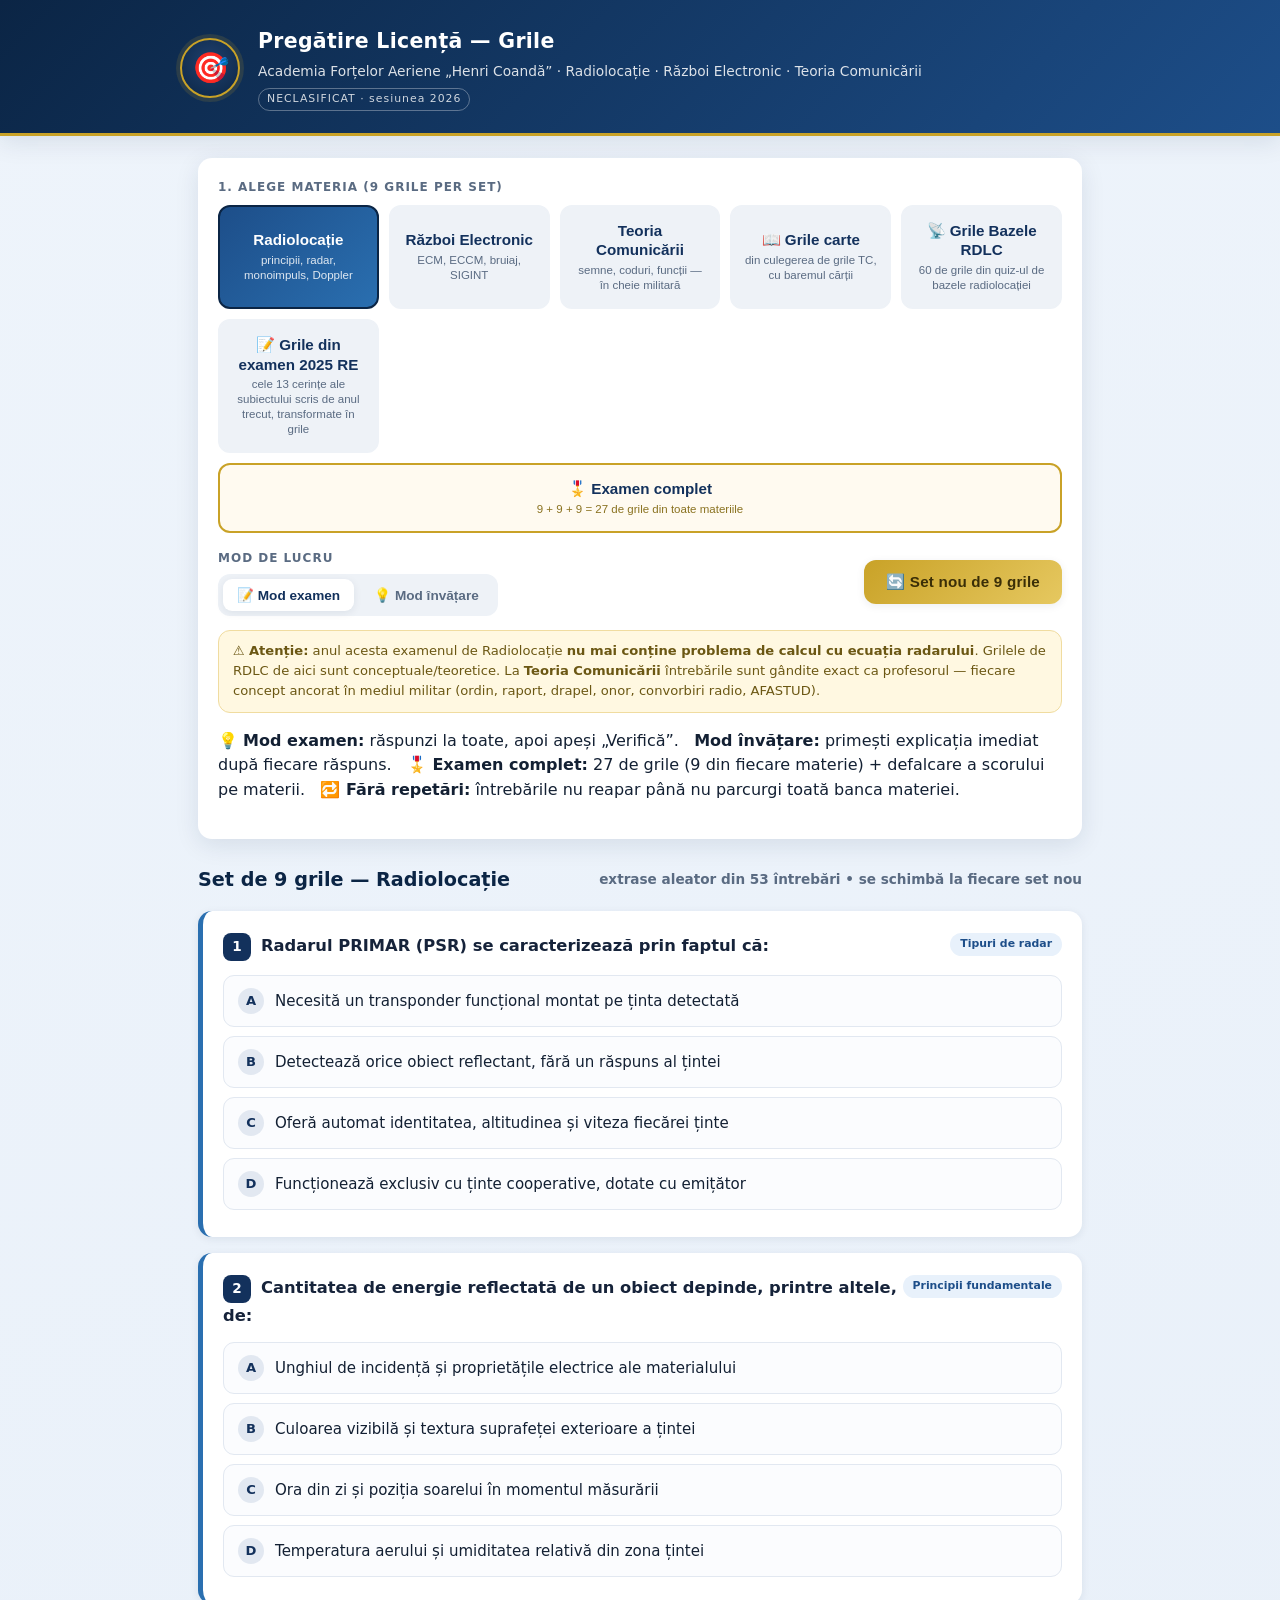
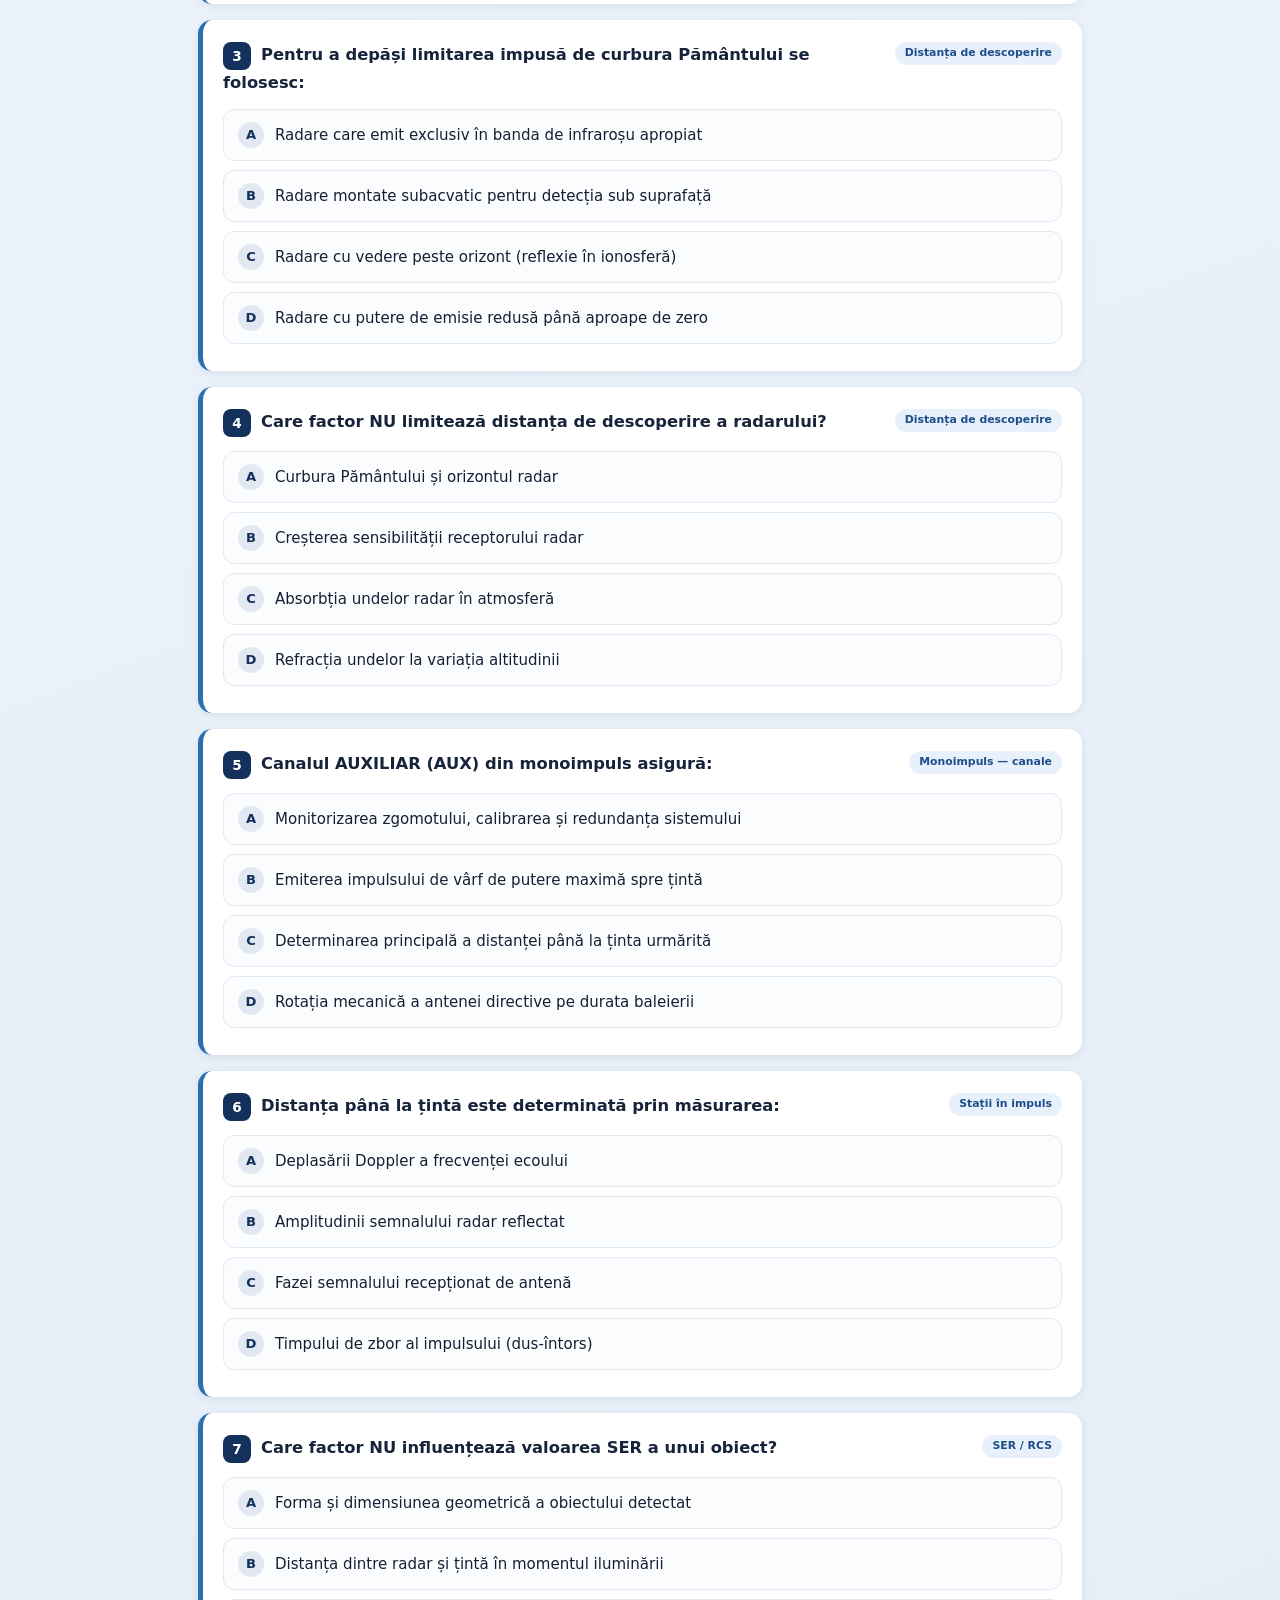
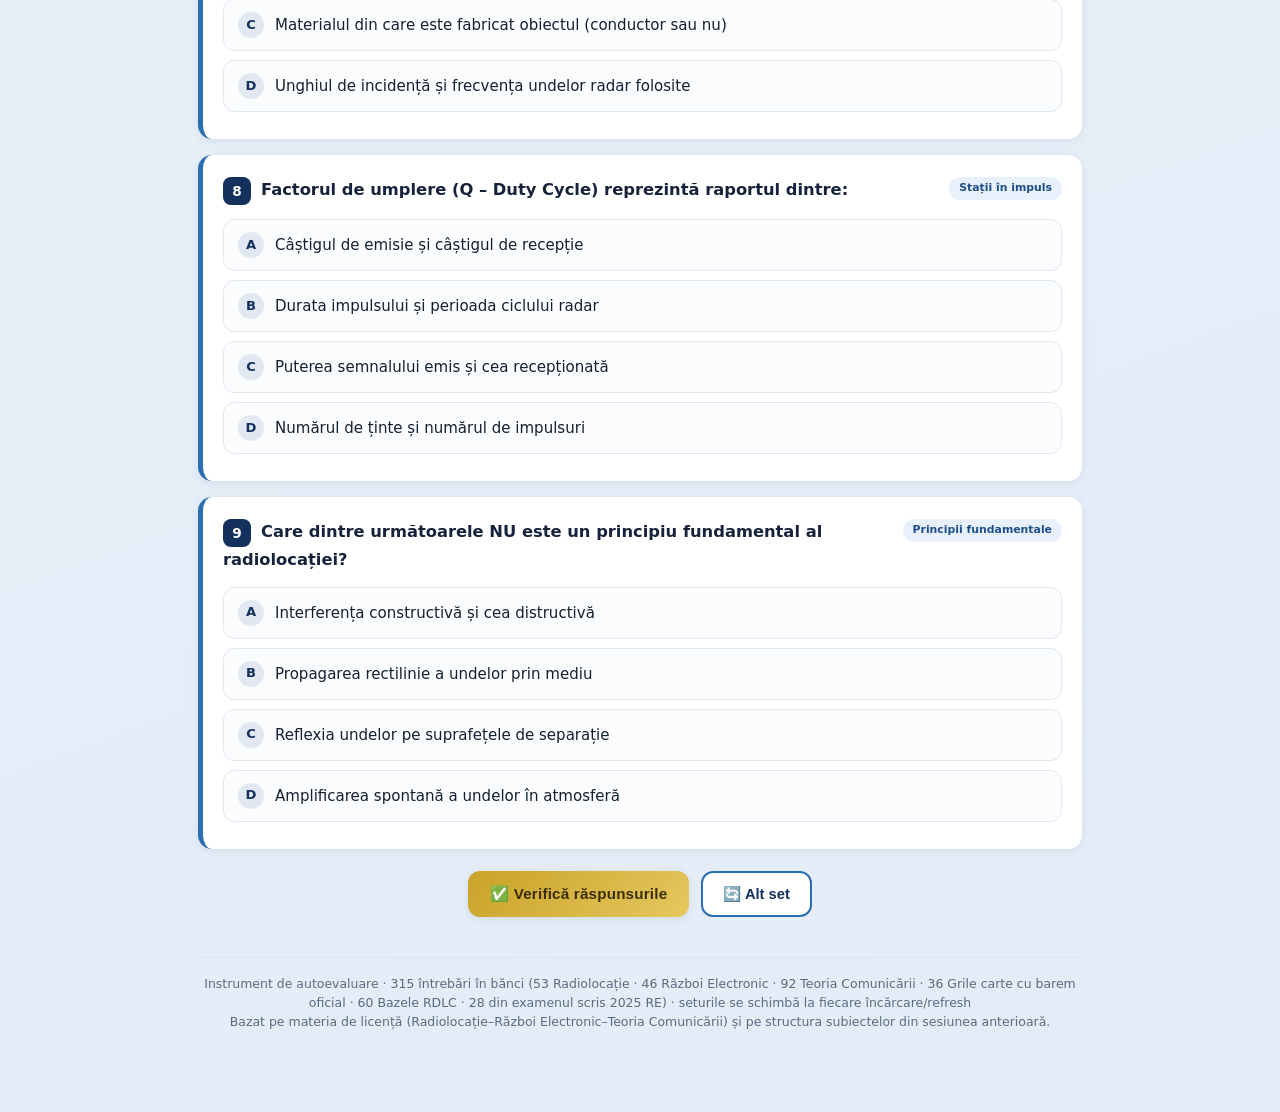
==== commit fa2c265a: "Rescrie grilele din examenul 2025 RE - axate integral pe barem Intrebarea = cerinta exacta din exame" ====
--- a/Grile-Licenta-STANDALONE.html
+++ b/Grile-Licenta-STANDALONE.html
@@ -2407,233 +2407,235 @@
 
 /* ============================================================
    BANCĂ DE GRILE — EXAMEN 2025 RĂZBOI ELECTRONIC
-   Construită 100% din subiectul scris de la examenul de licență
-   2025, Subiectul 3 „Protecție împotriva bruiajului; Război
-   Electronic” — Varianta 1 (cele 13 cerințe + baremul oficial).
-   Formate diverse: completarea propoziției (cu formularea EXACTĂ
-   din barem), alegerea variantei, „care NU”, răspunsuri multiple
-   la cerințele de enumerare.
+   Subiectul 3 „Protecție împotriva bruiajului; Război Electronic”
+   — Varianta 1, sesiunea 2025.
+   FILOSOFIA BĂNCII: întrebarea = cerința exactă din examen;
+   variantele de răspuns = TEXTE DIN BAREM — cel corect (verbatim
+   sau condensat fidel), baremul ALTEI cerințe folosit ca momeală,
+   sau baremul cu un singur cuvânt-cheie schimbat. Astfel se
+   testează exact ce punctează comisia: care formulare aparține
+   cărui concept.
    ============================================================ */
 window.BANCA_EX2025RE = [
-  /* ---------- Cerința 1 — definiția și scopul ECM ---------- */
-  {
-    t: "Completați definiția din barem: „Contramăsurile electronice (ECM) reprezintă măsurile desfășurate în scopul ______ sistemului electronic al adversarului.”",
-    o: ["destabilizării", "distrugerii", "neutralizării", "monitorizării"],
-    c: 0,
-    e: "✓ Corect: „destabilizării” — cuvântul EXACT din definiția punctată la examen. ⚠ Capcane: „distrugerii” și „neutralizării” sună aproape la fel, dar distrugerea fizică e doar O COMPONENTĂ a ECM, nu scopul definitoriu; „monitorizarea” ține de supraveghere. 📌 ECM = destabilizarea sistemului electronic advers — formularea exactă contează la punctaj.",
+  /* ---------- Cerința 1 — ECM: definiție + scop ---------- */
+  {
+    t: "Ce reprezintă contramăsurile electronice (ECM – Electronic Counter Measures)?",
+    o: ["Măsurile desfășurate în scopul destabilizării sistemului electronic al adversarului", "Ansamblul de tehnici și strategii utilizate pentru a proteja sistemele radar de efectele bruiajului activ", "Măsurile desfășurate în scopul supravegherii spectrului electromagnetic al adversarului", "Radiația intenționată a energiei electromagnetice în scopul de a induce în eroare adversarul"],
+    c: 0,
+    e: "✓ Barem (cerința 1): „ECM reprezintă măsurile desfășurate în scopul DESTABILIZĂRII sistemului electronic al adversarului.” ⚠ Capcane din același barem: varianta b este definiția ECCM (cerința 7!), varianta d este definiția dezinformării electronice (cerința 5!), iar „supravegherea” e o categorie RE, nu definiția ECM. 📌 La examen, definițiile se punctează pe formulare — învață care text aparține cărui concept.",
     tema: "ECM — definiție și scop", ref: "Examen 2025 RE, cerința 1"
   },
   {
-    t: "Completați: „Acest lucru presupune un set de acțiuni îndreptate spre prevenirea sau reducerea utilizării efective de către adversar a ______.”",
-    o: ["spectrului electromagnetic", "sistemelor radar proprii", "mijloacelor de comunicații", "spațiului aerian propriu"],
-    c: 0,
-    e: "✓ Corect: „spectrului electromagnetic” — scopul ECM, conform baremului: prevenirea/reducerea utilizării efective de către adversar a SPECTRULUI ELECTROMAGNETIC. ⚠ Capcane: radarul și comunicațiile sunt doar utilizatori ai spectrului; miza ECM e spectrul în ansamblu. 📌 Scopul ECM = să-i iei adversarului folosirea spectrului.",
+    t: "Care este scopul contramăsurilor electronice (ECM)?",
+    o: ["Prevenirea sau reducerea utilizării efective de către adversar a spectrului electromagnetic", "Asigurarea integrității semnalului radar, prevenind compromiterea capacității de detecție", "Obținerea de date și informații din prelucrarea semnalelor emise de adversar", "Protejarea mijloacelor și sistemelor electronice proprii contra cercetării adversarului"],
+    c: 0,
+    e: "✓ Barem (cerința 1): ECM presupune „un set de acțiuni îndreptate spre PREVENIREA SAU REDUCEREA UTILIZĂRII EFECTIVE de către adversar a SPECTRULUI ELECTROMAGNETIC.” ⚠ Capcane: varianta b este scopul ECCM (cerința 8!), varianta c este definiția SIGINT (cerința 13!), varianta d descrie un obiectiv ECCM. 📌 Scopul ECM = să-i iei adversarului spectrul; scopul ECCM = să-ți aperi semnalul propriu — direcții opuse!",
     tema: "ECM — definiție și scop", ref: "Examen 2025 RE, cerința 1"
   },
 
   /* ---------- Cerința 2 — componentele ECM ---------- */
   {
-    t: "Care sunt componentele ECM enumerate în barem? (bifează toate variantele corecte)",
-    o: ["bruiajul", "dezinformarea electronică", "distrugerea fizică a sistemelor și echipamentelor electronice ale adversarului", "cercetarea electronică a emisiilor adversarului"],
+    t: "Enumerați componentele ECM (Electronic Counter Measures). (bifează toate variantele din barem)",
+    o: ["bruiajul", "dezinformarea electronică", "distrugerea fizică a sistemelor și echipamentelor electronice ale adversarului", "supravegherea electronică a spectrului"],
     c: [0, 1, 2],
-    e: "✓ Barem: bruiajul + dezinformarea electronică + distrugerea fizică — exact cele trei componente. ⚠ Capcană: „cercetarea electronică” ține de SUPRAVEGHERE (ESM/SIGINT), nu e componentă ECM. 📌 ECM = bruiaj + dezinformare + distrugere fizică (cerință de enumerare la examen!).",
+    e: "✓ Barem (cerința 2), exact trei componente: „– bruiajul; – dezinformarea electronică; – distrugerea fizică a sistemelor și echipamentelor electronice ale adversarului.” ⚠ Capcană: supravegherea electronică este una dintre cele trei CATEGORII de acțiuni RE (cerința 11), nu componentă ECM. 📌 Enumerarea exactă = punctaj întreg (0,6p la examen).",
     tema: "ECM — componente", ref: "Examen 2025 RE, cerința 2"
   },
   {
-    t: "Care dintre următoarele NU este o componentă a contramăsurilor electronice (ECM)?",
-    o: ["supravegherea electronică", "bruiajul", "dezinformarea electronică", "distrugerea fizică a sistemelor adversarului"],
-    c: 0,
-    e: "✓ Corect: supravegherea electronică NU e componentă ECM — ea e una dintre cele trei CATEGORII de acțiuni ale războiului electronic (cerința 11). Componentele ECM: bruiaj, dezinformare electronică, distrugere fizică. 📌 Nu amesteca lista ECM (cerința 2) cu categoriile RE (cerința 11) — ambele au fost cerute la examen!",
+    t: "Care dintre următoarele NU se regăsește în enumerarea din barem a componentelor ECM?",
+    o: ["selecția țintelor mobile", "bruiajul", "dezinformarea electronică", "distrugerea fizică a sistemelor și echipamentelor electronice ale adversarului"],
+    c: 0,
+    e: "✓ Corect: „selecția țintelor mobile” apare în barem, dar la CU TOTUL ALTĂ cerință — este una dintre cele șase modalități de protecție contra ECM (cerința 10), deci ține de apărare, nu de contramăsuri. Componentele ECM (cerința 2): bruiaj + dezinformare + distrugere fizică. 📌 Capcana clasică a examenului: același barem, cerințe diferite — știi din ce listă face parte fiecare element?",
     tema: "ECM — componente", ref: "Examen 2025 RE, cerința 2"
   },
 
   /* ---------- Cerința 3 — bruiajul pasiv ---------- */
   {
-    t: "Completați din barem: „Bruiajul pasiv se bazează pe utilizarea unor materiale sau dispozitive care ______ energia electromagnetică, fără a emite semnale proprii.”",
-    o: ["reflectă sau absorb", "amplifică sau retransmit", "modulează sau codifică", "generează sau dirijează"],
-    c: 0,
-    e: "✓ Corect: „reflectă sau absorb” — formularea exactă din barem. Esența bruiajului pasiv: NU emite semnale proprii, doar reflectă (chaff) sau absoarbe (absorbanții) energia. ⚠ Capcane: amplificarea/retransmiterea/generarea presupun EMISIE — adică bruiaj activ. 📌 Pasiv = reflectă/absoarbe, fără emisie proprie.",
+    t: "Pe ce se bazează bruiajul pasiv?",
+    o: ["Pe utilizarea unor materiale sau dispozitive care reflectă sau absorb energia electromagnetică, fără a emite semnale proprii", "Pe emisia deliberată de semnale electromagnetice care interferează cu funcționarea sistemelor electronice ale adversarului", "Pe utilizarea unor materiale sau dispozitive care amplifică și retransmit energia electromagnetică recepționată de la radar", "Pe introducerea unor radiații care imită o emisie ostilă în interiorul canalelor de recepție ale sistemelor adversarului"],
+    c: 0,
+    e: "✓ Barem (cerința 3): „Bruiajul pasiv se bazează pe utilizarea unor materiale sau dispozitive care REFLECTĂ SAU ABSORB energia electromagnetică, FĂRĂ A EMITE semnale proprii.” ⚠ Capcane: varianta b = definiția bruiajului ACTIV; varianta c pare pasivă, dar „retransmit” înseamnă emisie; varianta d = dezinformarea imitativă (cerința 6!). 📌 Cheia definiției: reflectă/absoarbe + fără emisie proprie.",
     tema: "Bruiaj pasiv", ref: "Examen 2025 RE, cerința 3"
   },
   {
-    t: "Conform baremului, comparativ cu bruiajul activ, bruiajul pasiv este:",
-    o: ["mai puțin eficient, dar mai dificil de detectat", "mai eficient, dar mai ușor de detectat", "la fel de eficient, dar mult mai costisitor", "mai eficient și mai dificil de detectat"],
-    c: 0,
-    e: "✓ Corect: baremul spune textual — bruiajul pasiv este MAI PUȚIN EFICIENT decât cel activ, dar are avantajul de a fi MAI DIFICIL DE DETECTAT. ⚠ Capcană: intuiția zice „dacă e mai greu de detectat, e mai eficient” — examenul cere exact combinația inversă: eficiență mai mică + detectabilitate mai mică. 📌 Pasiv: −eficiență, +discreție.",
+    t: "Este bruiajul pasiv mai eficient sau mai puțin eficient decât bruiajul activ? Ce avantaj prezintă?",
+    o: ["Este mai puțin eficient decât cel activ, dar are avantajul de a fi mai dificil de detectat", "Este mai eficient decât cel activ și are avantajul de a fi mai dificil de detectat", "Este mai puțin eficient decât cel activ, dar are avantajul unui cost de realizare mult mai redus", "Este la fel de eficient ca cel activ, avantajul său fiind consumul redus de energie electrică"],
+    c: 0,
+    e: "✓ Barem (cerința 3), textual: „Bruiajul pasiv este MAI PUȚIN EFICIENT decât cel activ, dar are avantajul de a fi MAI DIFICIL DE DETECTAT.” ⚠ Capcane: intuiția împinge spre „mai eficient” (varianta b); costul și consumul (c, d) sună rezonabil, dar NU sunt avantajul din barem. 📌 Combinația punctată: −eficiență, +greu de detectat — ambele jumătăți trebuie corecte.",
     tema: "Bruiaj pasiv", ref: "Examen 2025 RE, cerința 3"
   },
 
-  /* ---------- Cerința 4 — echipamente cu bruiaj pasiv ---------- */
-  {
-    t: "Care echipamente/sisteme utilizează bruiajul pasiv, conform celor trei exemple din barem? (bifează toate variantele corecte)",
-    o: ["reflectoarele radar („chaff”)", "absorbanții radar", "capcanele termice („flares”)", "emițătoarele de bruiaj de tip „barrage”"],
+  /* ---------- Cerința 4 — cele trei echipamente cu bruiaj pasiv ---------- */
+  {
+    t: "Exemplificați trei echipamente/sisteme care utilizează bruiajul pasiv. (bifează cele trei exemple din barem)",
+    o: ["reflectoarele radar („chaff”)", "absorbanții radar", "capcanele termice („flares”)", "rachetele anti-radiolocație"],
     c: [0, 1, 2],
-    e: "✓ Barem: chaff + absorbanți radar + capcane termice (flares) — cele trei exemple cerute la examen (0,9p!). ⚠ Capcană: emițătorul de bruiaj barrage EMITE semnale proprii ⇒ bruiaj ACTIV. 📌 Cele 3 exemple de pasiv: chaff (reflectă), absorbanți (absorb), flares (IR pentru rachete).",
+    e: "✓ Barem (cerința 4), exact trei exemple: CHAFF + ABSORBANȚI RADAR + CAPCANE TERMICE (flares) — cerință de 0,9p (0,3p fiecare). ⚠ Capcană: rachetele anti-radiolocație apar în materie la DISTRUGEREA FIZICĂ (componentă ECM), nu la bruiajul pasiv. 📌 Cele 3 exemple punctate: chaff, absorbanți, flares — nici unul în plus.",
     tema: "Bruiaj pasiv — echipamente", ref: "Examen 2025 RE, cerința 4"
   },
   {
-    t: "Conform baremului, reflectoarele radar („chaff”) sunt:",
-    o: ["benzi subțiri de material conductor care reflectă undele radar, creând ecouri false", "benzi subțiri de material absorbant care rețin energia undelor radar", "dispozitive care emit radiații în infraroșu pentru a dezorienta rachetele", "materiale utilizate în construcția aeronavelor de tip „stealth”"],
-    c: 0,
-    e: "✓ Corect: chaff = benzi subțiri de material CONDUCTOR care REFLECTĂ undele radar, creând ECOURI FALSE pe ecrane — definiția exactă din barem. ⚠ Capcane: varianta b amestecă chaff cu absorbanții (conductor ≠ absorbant!); c = flares; d = absorbanții (stealth). 📌 Chaff: conductor + reflectă + ecouri false.",
+    t: "Conform baremului, ce sunt reflectoarele radar („chaff”)?",
+    o: ["Benzi subțiri de material conductor care reflectă undele radar, creând ecouri false pe ecranele radar", "Materiale care absorb energia undelor radar, reducând semnalul reflectat de o țintă", "Benzi subțiri de material absorbant care împrăștie undele radar, mascând ținta reală", "Dispozitive care emit radiații în infraroșu pentru a dezorienta rachetele cu ghidare în infraroșu"],
+    c: 0,
+    e: "✓ Barem (cerința 4): chaff = „benzi subțiri de material CONDUCTOR care REFLECTĂ undele radar, creând ECOURI FALSE pe ecranele radar.” ⚠ Capcane: varianta b = definiția absorbanților (alt exemplu din același barem); varianta c sună aproape identic cu cea corectă, dar schimbă „conductor→absorbant” și „ecouri false→mascare”; varianta d = flares. 📌 Chaff: conductor + reflectă + ecouri false — toate trei cuvintele-cheie.",
     tema: "Bruiaj pasiv — echipamente", ref: "Examen 2025 RE, cerința 4"
   },
   {
-    t: "„Sunt utilizate în construcția aeronavelor de tip «stealth» pentru a le face mai dificil de detectat.” Despre ce echipament din barem este vorba?",
-    o: ["absorbanții radar", "reflectoarele radar („chaff”)", "capcanele termice („flares”)", "rețelele de antene adaptive"],
-    c: 0,
-    e: "✓ Corect: ABSORBANȚII RADAR = materiale care absorb energia undelor, reducând semnalul reflectat de țintă; baremul precizează exact utilizarea lor la aeronavele stealth. ⚠ Capcane: chaff reflectă (nu absoarbe), flares emit IR, antenele adaptive sunt modalitate ECCM (cerința 10). 📌 Stealth ⇒ absorbanți radar.",
+    t: "Conform baremului, ce sunt absorbanții radar?",
+    o: ["Materiale care absorb energia undelor radar, reducând semnalul reflectat de o țintă; utilizate la aeronavele de tip „stealth”", "Benzi subțiri de material conductor care reflectă undele radar emise, creând ecouri false pe ecranele radar ale adversarului", "Materiale care amplifică energia undelor radar, mărind semnalul reflectat de o țintă către radarul care a emis unda", "Dispozitive care emit radiații în infraroșu pentru a dezorienta rachetele cu ghidare în infraroșu lansate de adversar"],
+    c: 0,
+    e: "✓ Barem (cerința 4): absorbanții = „materiale care ABSORB energia undelor radar, REDUCÂND semnalul reflectat de o țintă. Aceste materiale sunt utilizate în construcția aeronavelor de tip «stealth» pentru a le face mai dificil de detectat.” ⚠ Capcane: varianta b = chaff; varianta c inversează sensul (amplifică/mărește în loc de absoarbe/reduce); varianta d = flares. 📌 Absorbanți: absorb + reduc + stealth.",
     tema: "Bruiaj pasiv — echipamente", ref: "Examen 2025 RE, cerința 4"
   },
   {
-    t: "Conform baremului, capcanele termice („flares”) emit radiații în infraroșu pentru a dezorienta:",
-    o: ["rachetele cu ghidare în infraroșu", "rachetele cu ghidare radar semi-activă", "sistemele de navigație prin satelit", "radarele de supraveghere aeriană"],
-    c: 0,
-    e: "✓ Corect: flares = dispozitive care emit radiații în INFRAROȘU pentru a dezorienta RACHETELE CU GHIDARE ÎN INFRAROȘU — definiția exactă din barem. ⚠ Capcane: rachetele cu ghidare radar nu „văd” infraroșul; GNSS și radarele se bruiază electronic, nu termic. 📌 Flares → doar contra ghidării IR.",
+    t: "Conform baremului, ce sunt capcanele termice („flares”)?",
+    o: ["Dispozitive care emit radiații în infraroșu pentru a dezorienta rachetele cu ghidare în infraroșu", "Dispozitive care absorb radiațiile în infraroșu pentru a masca semnătura termică a aeronavei", "Dispozitive care emit semnale radar false pentru a dezorienta rachetele cu ghidare radar", "Benzi subțiri de material conductor care reflectă undele radar, creând ecouri false"],
+    c: 0,
+    e: "✓ Barem (cerința 4): flares = „dispozitive care EMIT radiații în INFRAROȘU pentru a dezorienta RACHETELE CU GHIDARE ÎN INFRAROȘU.” ⚠ Capcane: varianta b inversează verbul (absorb în loc de emit); varianta c mută totul pe radar (flares lucrează pe infraroșu, nu pe radar); varianta d = chaff. 📌 Flares: emit + infraroșu + rachete IR — trei elemente, toate din barem.",
     tema: "Bruiaj pasiv — echipamente", ref: "Examen 2025 RE, cerința 4"
   },
 
   /* ---------- Cerința 5 — definiția dezinformării electronice ---------- */
   {
-    t: "Completați definiția din barem: „Dezinformarea electronică reprezintă radiația intenționată, alterarea, ______ sau reflexia energiei electromagnetice...”",
-    o: ["absorbția", "amplificarea", "modularea", "dispersia"],
-    c: 0,
-    e: "✓ Corect: „absorbția” — enumerarea exactă din barem: radiația intenționată, alterarea, ABSORBȚIA sau reflexia energiei electromagnetice. ⚠ Capcane: amplificarea/modularea/dispersia sună tehnic plauzibil, dar nu apar în definiție. 📌 Cele 4 verbe ale dezinformării: radiație intenționată – alterare – absorbție – reflexie.",
+    t: "Ce este dezinformarea electronică?",
+    o: ["Radiația intenționată, alterarea, absorbția sau reflexia energiei electromagnetice în scopul de a induce în eroare adversarul în procesul de interpretare sau în utilizarea informațiilor recepționate", "Măsurile desfășurate în scopul destabilizării sistemului electronic al adversarului, prin acțiuni de prevenire sau reducere a utilizării efective de către acesta a spectrului electromagnetic disponibil", "Acțiunea deliberată de emisie a energiei electromagnetice menită să degradeze, să neutralizeze sau să distrugă capacitățile sistemelor electronice ale adversarului aflate în funcțiune", "Radiația intenționată, alterarea, absorbția sau reflexia energiei electromagnetice în scopul de a împiedica interceptarea de către adversar a comunicațiilor și a emisiilor electromagnetice proprii"],
+    c: 0,
+    e: "✓ Barem (cerința 5), verbatim: „radiația intenționată, alterarea, absorbția sau reflexia energiei electromagnetice în scopul de a INDUCE ÎN EROARE adversarul în procesul de INTERPRETARE sau în UTILIZAREA informațiilor recepționate de sistemele sale electronice.” ⚠ Capcane: varianta b = definiția ECM (cerința 1); varianta c = bruiajul; varianta d începe IDENTIC cu baremul, dar schimbă scopul (protecția comunicațiilor ≠ inducerea în eroare). 📌 Dezinformarea țintește judecata adversarului, nu echipamentele lui.",
     tema: "Dezinformare electronică", ref: "Examen 2025 RE, cerința 5"
   },
-  {
-    t: "Completați scopul din barem: „...în scopul de a induce în eroare adversarul în procesul de ______ sau în utilizarea informațiilor recepționate de sistemele sale electronice.”",
-    o: ["interpretare", "decodificare", "recepție", "transmitere"],
-    c: 0,
-    e: "✓ Corect: „interpretare” — scopul dezinformării: inducerea în eroare a adversarului în procesul de INTERPRETARE sau în UTILIZAREA informațiilor recepționate. ⚠ Capcane: decodificarea/recepția/transmiterea sunt etape tehnice — dezinformarea lovește în judecata adversarului, nu în aparatură. 📌 Dezinformarea atacă interpretarea + utilizarea informațiilor.",
-    tema: "Dezinformare electronică", ref: "Examen 2025 RE, cerința 5"
-  },
-
-  /* ---------- Cerința 6 — tipurile de dezinformare ---------- */
-  {
-    t: "Conform baremului, dezinformarea electronică poate fi de două tipuri:",
+
+  /* ---------- Cerința 6 — tipurile de dezinformare + definițiile lor ---------- */
+  {
+    t: "Enumerați tipurile de dezinformare electronică.",
     o: ["manipulativă și imitativă", "manipulativă și simulativă", "imitativă și disimulativă", "activă și pasivă"],
     c: 0,
-    e: "✓ Corect: MANIPULATIVĂ + IMITATIVĂ — exact cele două tipuri din barem. ⚠ Capcane: „simulativă” și „disimulativă” sunt cuvinte-momeală aproape identice cu cele corecte; „activă/pasivă” e clasificarea BRUIAJULUI, nu a dezinformării. 📌 Dezinformare: manipulativă (canalele proprii) + imitativă (canalele adversarului).",
+    e: "✓ Barem (cerința 6): „Dezinformarea electronică poate fi de două tipuri: MANIPULATIVĂ [...] și IMITATIVĂ.” ⚠ Capcane: „simulativă” și „disimulativă” sunt cuvinte-momeală derivate din verbele care chiar apar în definiții (manipulativa „simulează” semnale!) — dar numele tipurilor sunt altele; „activă/pasivă” = clasificarea BRUIAJULUI (cerința 3). 📌 Două tipuri, două nume: manipulativă + imitativă.",
     tema: "Dezinformare electronică", ref: "Examen 2025 RE, cerința 6"
   },
   {
-    t: "„Introducerea radiațiilor care imită o emisie ostilă în interiorul canalelor de recepție ale adversarului” definește, conform baremului, dezinformarea:",
-    o: ["imitativă", "manipulativă", "simulativă", "reflexivă"],
-    c: 0,
-    e: "✓ Corect: IMITATIVĂ — introduce radiații care imită o emisie ostilă în canalele de recepție ALE ADVERSARULUI. ⚠ Capcana principală: manipulativa lucrează pe canalele PROPRII (alterare/simulare pentru a obține înșelarea) — direcția canalelor face diferența dintre cele două. 📌 Imitativă = mă bag în canalele LUI; manipulativă = trucez canalele MELE.",
+    t: "Explicați ce implică dezinformarea MANIPULATIVĂ, conform baremului:",
+    o: ["Alterarea sau simularea semnalelor electromagnetice din canalele proprii în scopul de a obține înșelarea", "Introducerea radiațiilor care imită o emisie ostilă în interiorul canalelor de recepție ale adversarului", "Alterarea sau simularea semnalelor electromagnetice din canalele adversarului în scopul de a obține înșelarea", "Absorbția sau reflexia energiei electromagnetice din canalele proprii în scopul mascării emisiilor reale"],
+    c: 0,
+    e: "✓ Barem (cerința 6): manipulativa „implică alterarea sau simularea semnalelor electromagnetice din CANALELE PROPRII în scopul de a obține înșelarea.” ⚠ Capcane: varianta b = definiția IMITATIVEI (perechea ei din același barem); varianta c e baremul manipulativei cu UN SINGUR cuvânt schimbat ([]proprii→adversarului) — citește cu atenție!; varianta d amestecă verbe din definiția dezinformării (cerința 5). 📌 Manipulativă = canalele MELE, trucate.",
     tema: "Dezinformare electronică", ref: "Examen 2025 RE, cerința 6"
   },
   {
-    t: "Conform baremului, dezinformarea manipulativă implică alterarea sau simularea semnalelor electromagnetice din:",
-    o: ["canalele proprii", "canalele de recepție ale adversarului", "canalele de comandă ale UAV-urilor", "rețelele de comunicații civile"],
-    c: 0,
-    e: "✓ Corect: din CANALELE PROPRII, „în scopul de a obține înșelarea” — definiția exactă din barem. ⚠ Capcana simetrică: introducerea în canalele ADVERSARULUI = dezinformarea imitativă. Cele două tipuri se deosebesc DOAR prin ale cui canale sunt vizate. 📌 Manipulativă = propriile canale; imitativă = canalele adversarului.",
+    t: "Explicați ce presupune dezinformarea IMITATIVĂ, conform baremului:",
+    o: ["Introducerea radiațiilor care imită o emisie ostilă în interiorul canalelor de recepție ale adversarului", "Alterarea sau simularea semnalelor electromagnetice din canalele proprii în scopul de a obține înșelarea", "Introducerea radiațiilor care imită o emisie prietenă în interiorul canalelor de recepție proprii", "Reflexia dirijată a energiei electromagnetice pentru a crea ecouri false pe ecranele radar ale adversarului"],
+    c: 0,
+    e: "✓ Barem (cerința 6): imitativa „presupune introducerea radiațiilor care IMITĂ O EMISIE OSTILĂ în interiorul CANALELOR DE RECEPȚIE ALE ADVERSARULUI.” ⚠ Capcane: varianta b = definiția MANIPULATIVEI; varianta c păstrează structura frazei dar inversează ambele elemente (prietenă/proprii în loc de ostilă/ale adversarului); varianta d = efectul chaff-ului (cerința 4). 📌 Imitativă = intru în canalele LUI cu semnal care pare „de-al lui”.",
     tema: "Dezinformare electronică", ref: "Examen 2025 RE, cerința 6"
   },
 
   /* ---------- Cerința 7 — definiția ECCM ---------- */
   {
-    t: "Completați definiția din barem: „Contra-contramăsurile electronice (ECCM) reprezintă un ansamblu de ______ utilizate pentru a proteja sistemele radar de efectele bruiajului activ și de alte forme de interferență electromagnetică.”",
-    o: ["tehnici și strategii", "echipamente și dispozitive", "măsuri și proceduri", "metode și mijloace"],
-    c: 0,
-    e: "✓ Corect: „tehnici și strategii” — formularea exactă din barem. ⚠ Capcane: toate perechile sună birocratic-plauzibil, dar la definițiile punctate se cere formularea fidelă. 📌 ECCM = ansamblu de TEHNICI și STRATEGII de protecție a radarului contra bruiajului activ.",
+    t: "Definiți contra-contramăsurile electronice (ECCM – Electronic Counter Counter-Measures).",
+    o: ["Un ansamblu de tehnici și strategii utilizate pentru a proteja sistemele radar de efectele bruiajului activ și de alte forme de interferență electromagnetică", "Măsurile desfășurate în scopul destabilizării sistemului electronic al adversarului și al prevenirii utilizării efective de către acesta a spectrului electromagnetic", "Un ansamblu de tehnici și strategii utilizate pentru a bruia sistemele radar ale adversarului și a-i interzice folosirea efectivă a spectrului electromagnetic", "Un set de acțiuni coordonate îndreptate spre prevenirea sau reducerea utilizării efective de către adversarul potențial a spectrului electromagnetic"],
+    c: 0,
+    e: "✓ Barem (cerința 7), verbatim: „ECCM reprezintă un ansamblu de TEHNICI ȘI STRATEGII utilizate pentru A PROTEJA sistemele radar de efectele bruiajului activ și de alte forme de interferență electromagnetică.” ⚠ Capcane: variantele b și d sunt definiția și scopul ECM (cerința 1!) — direcția opusă; varianta c păstrează „ansamblu de tehnici și strategii” dar inversează sensul (a bruia ≠ a proteja). 📌 ECCM = scutul; ECM = sabia. Verbul face diferența: a proteja vs a destabiliza.",
     tema: "ECCM — definiție și scop", ref: "Examen 2025 RE, cerința 7"
   },
 
   /* ---------- Cerința 8 — scopul ECCM ---------- */
   {
-    t: "Completați scopul din barem: „...ECCM se aplică pentru a asigura ______ semnalului radar, prevenind compromiterea capacității de detecție și urmărire a țintelor de către bruiajul inamic.”",
-    o: ["integritatea", "amplificarea", "stabilitatea", "continuitatea"],
-    c: 0,
-    e: "✓ Corect: „integritatea” — ECCM asigură INTEGRITATEA semnalului radar în medii complexe și de mare risc. ⚠ Capcane: „stabilitatea” și „continuitatea” sună la fel de oficial, dar baremul folosește „integritatea”; amplificarea e funcție de receptor, nu scop ECCM. 📌 Scopul ECCM = integritatea semnalului + protejarea detecției și urmăririi.",
+    t: "Care este scopul contra-contramăsurilor electronice (ECCM)?",
+    o: ["Asigurarea integrității semnalului radar, prevenind compromiterea capacității de detecție și urmărire a țintelor de către bruiajul inamic", "Prevenirea sau reducerea utilizării efective de către adversar a spectrului electromagnetic pe timpul desfășurării acțiunilor militare", "Inducerea în eroare a adversarului în procesul de interpretare sau în utilizarea informațiilor recepționate de sistemele sale electronice", "Culegerea datelor despre parametrii de funcționare ai radarelor adversarului, în vederea neutralizării sau suprimării lor ulterioare"],
+    c: 0,
+    e: "✓ Barem (cerința 8): „În contextul utilizării radarelor în medii complexe și de mare risc, ECCM se aplică pentru a asigura INTEGRITATEA SEMNALULUI RADAR, prevenind COMPROMITEREA CAPACITĂȚII DE DETECȚIE ȘI URMĂRIRE a țintelor de către bruiajul inamic.” ⚠ Capcane: varianta b = scopul ECM (cerința 1); varianta c = scopul dezinformării (cerința 5); varianta d descrie cercetarea/ELINT. 📌 Scopul ECCM = semnal integru + detecție și urmărire necompromise.",
     tema: "ECCM — definiție și scop", ref: "Examen 2025 RE, cerința 8"
   },
 
   /* ---------- Cerința 9 — tipurile de măsuri ECCM ---------- */
   {
-    t: "Care sunt tipurile de măsuri cuprinse în ECCM, conform baremului? (bifează toate variantele corecte)",
+    t: "Care sunt tipurile de măsuri cuprinse în ECCM? (bifează toate variantele din barem)",
     o: ["măsuri organizatorice", "măsuri tehnice", "măsuri de exploatare", "măsuri de contracarare"],
     c: [0, 1, 2],
-    e: "✓ Barem: măsuri ORGANIZATORICE + TEHNICE + DE EXPLOATARE — exact tripleta cerută la examen (0,6p). ⚠ Capcană: „măsuri de contracarare” sună perfect în context (doar vorbim de contra-contramăsuri!), dar nu face parte din tripletă. 📌 ECCM cuprinde: organizatorice – tehnice – de exploatare.",
+    e: "✓ Barem (cerința 9): „ECCM cuprinde în ansamblu: • măsuri ORGANIZATORICE; • măsuri TEHNICE; • măsuri DE EXPLOATARE.” ⚠ Capcană: „măsuri de contracarare” pare evidentă (doar vorbim despre CONTRA-contramăsuri!), dar NU face parte din tripleta punctată. 📌 Exact trei: organizatorice – tehnice – de exploatare (0,6p pe enumerarea completă).",
     tema: "ECCM — tipuri de măsuri", ref: "Examen 2025 RE, cerința 9"
   },
 
-  /* ---------- Cerința 10 — modalitățile de protecție (6) ---------- */
-  {
-    t: "Printre cele șase modalități de protecție contra ECM ale adversarului, enumerate în barem, se numără: (bifează toate variantele corecte)",
-    o: ["utilizarea unui sistem de antene cu nivel foarte redus al lobilor laterali", "utilizarea compensării coerente pe lobii laterali", "selecția țintelor mobile", "creșterea frecvenței de repetiție a impulsurilor"],
+  /* ---------- Cerința 10 — cele 6 modalități de protecție ---------- */
+  {
+    t: "Printre modalitățile de protecție a mijloacelor și sistemelor electronice contra ECM ale adversarului, enumerate în barem, se numără: (bifează toate variantele corecte)",
+    o: ["utilizarea unui sistem de antene cu nivel foarte redus al lobilor laterali", "utilizarea compensării coerente pe lobii laterali", "selecția țintelor mobile", "utilizarea bruiajului activ asupra emițătoarelor adversarului"],
     c: [0, 1, 2],
-    e: "✓ Barem: lobii laterali reduși + compensarea coerentă pe lobii laterali + selecția țintelor mobile — trei dintre cele șase modalități (alături de antene adaptive, LPI și gestionarea spațio-temporală a puterii). ⚠ Capcană: creșterea PRF e un parametru tehnic real, dar NU apare pe lista celor șase din barem. 📌 Cerința valora 1,2p — 0,2p pe fiecare modalitate; enumerarea exactă contează.",
+    e: "✓ Barem (cerința 10, 1,2p = 0,2p × 6): printre cele șase — lobi laterali foarte reduși + compensarea coerentă pe lobii laterali + selecția țintelor mobile (celelalte trei: rețele de antene adaptive, LPI, gestionarea spațio-temporală a puterii). ⚠ Capcană: „bruiajul activ asupra adversarului” e ATAC (ECM), nu modalitate de PROTECȚIE — cerința întreabă cum te aperi, nu cum lovești. 📌 Toate cele 6 modalități sunt defensive.",
     tema: "Modalități de protecție contra ECM", ref: "Examen 2025 RE, cerința 10"
   },
   {
     t: "Care dintre următoarele NU se numără printre cele șase modalități de protecție contra ECM din barem?",
-    o: ["mărirea puterii de emisie a radarului", "rețelele de antene adaptive", "utilizarea sistemelor radar cu probabilitate de interceptare mică (LPI)", "gestionarea spațio-temporală a puterii radarului"],
-    c: 0,
-    e: "✓ Corect: „mărirea puterii de emisie” NU e pe listă — puterea mai mare te face mai ușor de interceptat, exact opusul filosofiei LPI! Cele șase din barem: lobi laterali reduși, compensare coerentă, antene adaptive, selecția țintelor mobile, LPI, gestionarea spațio-temporală a puterii. ⚠ Observă nuanța: „GESTIONAREA” puterii e pe listă, „MĂRIREA” ei nu. 📌 Protecția = emisie deșteaptă, nu emisie mai tare.",
+    o: ["mărirea puterii de emisie a radarului", "rețele de antene adaptive", "utilizarea sistemelor radar cu probabilitate de interceptare mică (LPI)", "gestionarea spațio-temporală a puterii radarului"],
+    c: 0,
+    e: "✓ Corect: „mărirea puterii de emisie” NU apare în barem — dimpotrivă, emisia mai puternică te face mai ușor de interceptat (contrar filosofiei LPI!). Baremul enumeră: lobi laterali reduși, compensare coerentă, antene adaptive, selecția țintelor mobile, LPI, GESTIONAREA spațio-temporală a puterii. ⚠ Nuanța: „gestionarea” puterii E pe listă, „mărirea” ei NU. 📌 Protecție = emisie inteligentă, nu emisie mai tare.",
+    tema: "Modalități de protecție contra ECM", ref: "Examen 2025 RE, cerința 10"
+  },
+  {
+    t: "Completați modalitatea din barem: „utilizarea unui sistem de antene cu nivel foarte redus al ______”",
+    o: ["lobilor laterali", "lobului principal", "zgomotului propriu", "puterii de emisie"],
+    c: 0,
+    e: "✓ Barem (cerința 10): „utilizarea unui sistem de antene cu nivel foarte redus al LOBILOR LATERALI.” ⚠ Capcane: reducerea LOBULUI PRINCIPAL ți-ar distruge radarul (pe el detectezi!); zgomotul propriu și puterea sunt alte concepte. Prin lobii laterali „intră” bruiajul din alte direcții — de aceea se reduc EI. 📌 Lobi laterali mici = porți închise pentru bruiaj.",
     tema: "Modalități de protecție contra ECM", ref: "Examen 2025 RE, cerința 10"
   },
   {
     t: "Completați modalitatea din barem: „utilizarea sistemelor radar cu probabilitate de ______ mică (LPI, Low Probability of Intercept)”",
     o: ["interceptare", "detecție", "eroare", "bruiere"],
     c: 0,
-    e: "✓ Corect: „interceptare” — LPI = Low Probability of INTERCEPT: radarul emite astfel încât adversarul să nu-i intercepteze emisia. ⚠ Capcană: „probabilitate de detecție mică” ar însemna un radar SLAB (care nu detectează ținte) — sens complet diferit! LPI e greu de interceptat, nu slab în detecție. 📌 LPI = interceptare (a emisiei tale), nu detecție (a țintelor).",
+    e: "✓ Barem (cerința 10): „utilizarea sistemelor radar cu probabilitate de INTERCEPTARE mică (LPI, Low Probability of Intercept).” ⚠ Capcană: „probabilitate de DETECȚIE mică” ar însemna un radar slab, care nu-și vede țintele — sens opus! LPI = emisia TA e greu de interceptat de adversar, nu detecția ta e slabă. 📌 LPI: tu vezi, ei nu te aud.",
     tema: "Modalități de protecție contra ECM", ref: "Examen 2025 RE, cerința 10"
   },
 
   /* ---------- Cerința 11 — componentele (categoriile) RE ---------- */
   {
-    t: "Conform baremului, acțiunile de război electronic se împart în trei categorii distincte:",
-    o: ["de atac electronic, de apărare electronică și de supraveghere electronică", "de atac electronic, de protecție electronică și de cercetare electronică", "de bruiaj, de dezinformare electronică și de distrugere fizică", "de sprijin electronic, de contramăsuri și de contra-contramăsuri"],
-    c: 0,
-    e: "✓ Corect: ATAC electronic (bruiaj de diferite tipuri) + APĂRARE electronică + SUPRAVEGHERE electronică — formularea exactă din barem. ⚠ Capcane: „protecție/cercetare” = parafrază; „bruiaj/dezinformare/distrugere” = componentele ECM (cerința 2!); „sprijin/contramăsuri/contra-contramăsuri” = transpunerea în măsuri (cerința 12!). Examenul le-a cerut pe toate trei — nu le amesteca. 📌 Categoriile RE: atac – apărare – supraveghere.",
+    t: "Enumerați componentele războiului electronic.",
+    o: ["Acțiuni de atac electronic (bruiaj de diferite tipuri), de apărare electronică și de supraveghere electronică", "Bruiajul, dezinformarea electronică și distrugerea fizică a sistemelor adversarului", "Măsuri de sprijin electronic (ESM), contramăsuri electronice (ECM) și contra-contramăsuri electronice (ECCM)", "Măsuri organizatorice, măsuri tehnice și măsuri de exploatare"],
+    c: 0,
+    e: "✓ Barem (cerința 11): „Acțiunile de război electronic se împart în trei categorii distincte: de ATAC electronic (bruiaj de diferite tipuri), de APĂRARE electronică și de SUPRAVEGHERE electronică.” ⚠ Capcane — toate din același barem: varianta b = componentele ECM (cerința 2), varianta c = răspunsul la cerința 12 (transpunerea în măsuri!), varianta d = măsurile ECCM (cerința 9). 📌 Examenul are TREI liste de câte trei: categoriile RE, componentele ECM, măsurile ECCM — nu le încrucișa.",
     tema: "Categoriile războiului electronic", ref: "Examen 2025 RE, cerința 11"
   },
   {
-    t: "În enumerarea din barem a categoriilor războiului electronic, bruiajul de diferite tipuri este dat ca exemplu pentru:",
-    o: ["atacul electronic", "apărarea electronică", "supravegherea electronică", "sprijinul electronic"],
-    c: 0,
-    e: "✓ Corect: baremul scrie textual „de atac electronic (bruiaj de diferite tipuri)” — bruiajul e forma concretă a ATACULUI electronic. ⚠ Capcane: apărarea = protecția propriilor sisteme (ECCM); supravegherea = monitorizarea spectrului; „sprijinul” (ESM) apare la transpunerea în măsuri, nu la categorii. 📌 Bruiaj = brațul ofensiv = atacul electronic.",
+    t: "În enumerarea din barem a componentelor războiului electronic, „bruiajul de diferite tipuri” este precizat, în paranteză, la categoria:",
+    o: ["de atac electronic", "de apărare electronică", "de supraveghere electronică", "de sprijin electronic"],
+    c: 0,
+    e: "✓ Barem (cerința 11), textual: „de ATAC ELECTRONIC (bruiaj de diferite tipuri)” — paranteza e chiar în barem. ⚠ Capcane: apărarea = protecția propriilor sisteme; supravegherea = monitorizarea spectrului; „sprijinul electronic” (ESM) nici nu e categorie de acțiuni, ci tip de măsuri (cerința 12). 📌 Bruiajul = instrumentul atacului electronic.",
     tema: "Categoriile războiului electronic", ref: "Examen 2025 RE, cerința 11"
   },
 
   /* ---------- Cerința 12 — transpunerea în măsuri ---------- */
   {
-    t: "Conform baremului, componentele majore ale războiului electronic se transpun în:",
-    o: ["măsuri de sprijin electronic (ESM), contramăsuri electronice (ECM) și contra-contramăsuri electronice (ECCM)", "informații electronice (ELINT), informații din comunicații (COMINT) și informații din semnale (SIGINT)", "acțiuni de atac electronic, de apărare electronică și de supraveghere electronică", "contramăsuri electronice (ECM), contra-contramăsuri (ECCM) și informații din semnale (SIGINT)"],
-    c: 0,
-    e: "✓ Corect: ESM + ECM + ECCM — transpunerea exactă din barem. ⚠ Capcane: ELINT/COMINT/SIGINT țin de cerința 13 (intelligence); „atac/apărare/supraveghere” sunt CATEGORIILE de acțiuni (cerința 11) — aici se cer MĂSURILE; ultima variantă strecoară SIGINT în locul ESM. 📌 Măsurile RE: ESM (sprijin) – ECM – ECCM.",
+    t: "În ce tipuri de măsuri/contramăsuri se transpun componentele majore ale războiului electronic?",
+    o: ["Măsuri de sprijin electronic (ESM), contramăsuri electronice (ECM) și contra-contramăsuri electronice (ECCM)", "Informații electronice (ELINT), informații din comunicații (COMINT) și informații din semnale (SIGINT)", "Acțiuni de atac electronic, de apărare electronică și de supraveghere electronică", "Contramăsuri electronice (ECM), contra-contramăsuri electronice (ECCM) și informații din semnale (SIGINT)"],
+    c: 0,
+    e: "✓ Barem (cerința 12): componentele majore ale RE se transpun în „măsuri de SPRIJIN electronic (ESM), CONTRAMĂSURI electronice (ECM) și CONTRA-CONTRAMĂSURI electronice (ECCM).” ⚠ Capcane: varianta b amestecă disciplinele SIGINT (cerința 13); varianta c = categoriile de ACȚIUNI (cerința 11) — aici se cer MĂSURILE; varianta d înlocuiește ESM cu SIGINT. 📌 Tripleta măsurilor: ESM – ECM – ECCM (sprijinul e primul!).",
     tema: "Măsurile războiului electronic", ref: "Examen 2025 RE, cerința 12"
   },
 
-  /* ---------- Cerința 13 — SIGINT, ELINT, COMINT ---------- */
-  {
-    t: "Completați definiția din barem: „SIGINT (Signal Intelligence) presupune obținerea de date și informații din ______.”",
-    o: ["prelucrarea semnalelor", "interceptarea comunicațiilor", "cercetarea radioelectronică", "analiza spectrului electromagnetic"],
-    c: 0,
-    e: "✓ Corect: „prelucrarea semnalelor” — definiția exactă din barem. ⚠ Capcane: interceptarea comunicațiilor descrie doar COMINT (o componentă); „cercetarea radioelectronică” și „analiza spectrului” sună tehnic corect, dar nu sunt formularea punctată. 📌 SIGINT = date + informații din PRELUCRAREA SEMNALELOR.",
+  /* ---------- Cerința 13 — SIGINT + ELINT + COMINT ---------- */
+  {
+    t: "Definiți termenul SIGINT (Signal Intelligence).",
+    o: ["Obținerea de date și informații din prelucrarea semnalelor", "Obținerea de date și informații din prelucrarea semnalelor de comunicații", "Culegerea datelor din echipamentele altele decât cele de comunicații", "Obținerea de date și informații prin supravegherea spectrului electromagnetic"],
+    c: 0,
+    e: "✓ Barem (cerința 13): „SIGINT presupune obținerea de date și informații din PRELUCRAREA SEMNALELOR” — atât, fără restricții. ⚠ Capcane fine: varianta b adaugă „de comunicații” — și devine definiția COMINT!; varianta c = definiția ELINT; varianta d înlocuiește „prelucrarea semnalelor” cu „supravegherea spectrului”. 📌 SIGINT = umbrela (toate semnalele); ELINT și COMINT = componentele ei.",
     tema: "SIGINT — definiție și componente", ref: "Examen 2025 RE, cerința 13"
   },
   {
-    t: "Conform baremului, ELINT (Electronic Intelligence) presupune culegerea datelor din:",
-    o: ["echipamentele altele decât cele de comunicații", "semnalele de comunicații care transmit un mesaj", "sursele umane de informații din teren", "imaginile de cercetare prin satelit"],
-    c: 0,
-    e: "✓ Corect: ELINT = culegerea datelor din ECHIPAMENTELE ALTELE DECÂT CELE DE COMUNICAȚII (radare etc.) — formularea exactă din barem. ⚠ Capcana simetrică: semnalele DE COMUNICAȚII = COMINT; sursele umane = HUMINT; imaginile = IMINT — discipline diferite. 📌 ELINT = tot ce NU e comunicație (în primul rând radare).",
+    t: "Conform baremului, ce presupune ELINT (Electronic Intelligence)?",
+    o: ["Culegerea datelor din echipamentele altele decât cele de comunicații", "Obținerea de date și informații din prelucrarea semnalelor de comunicații", "Culegerea datelor din echipamentele de comunicații ale adversarului", "Obținerea de date și informații din surse umane aflate în dispozitivul advers"],
+    c: 0,
+    e: "✓ Barem (cerința 13): ELINT „presupune culegerea datelor din echipamentele ALTELE DECÂT cele de comunicații” (radare etc.). ⚠ Capcane: varianta b = definiția COMINT (perechea din același barem); varianta c elimină tocmai negația „altele decât” — un singur cuvânt schimbă complet sensul!; varianta d = HUMINT, altă disciplină. 📌 ELINT = tot ce NU e comunicație.",
     tema: "SIGINT — definiție și componente", ref: "Examen 2025 RE, cerința 13"
   },
   {
-    t: "Completați din barem: „COMINT (Communications Intelligence) înseamnă obținerea de date și informații din prelucrarea semnalelor de comunicații, care transmit un mesaj care poate fi recepționat de ______.”",
-    o: ["factorul uman", "sistemele automate", "echipamentele ESM", "centrele de comandă"],
-    c: 0,
-    e: "✓ Corect: „factorul uman” — detaliul-cheie din barem: COMINT vizează semnalele de comunicații care transmit un mesaj recepționabil de FACTORUL UMAN. Exact acest criteriu desparte COMINT de ELINT (semnale de la echipamente, fără mesaj pentru om). 📌 Mesaj pentru om = COMINT; semnal de echipament = ELINT.",
+    t: "Conform baremului, ce înseamnă COMINT (Communications Intelligence)?",
+    o: ["Obținerea de date și informații din prelucrarea semnalelor de comunicații, care transmit un mesaj ce poate fi recepționat de factorul uman", "Culegerea datelor și informațiilor din echipamentele electronice ale adversarului, altele decât echipamentele de comunicații", "Obținerea de date și informații din prelucrarea semnalelor de comunicații, care transmit un mesaj ce nu poate fi recepționat de factorul uman", "Obținerea de date și informații din prelucrarea semnalelor radar emise de adversar, care transmit informații despre țintele urmărite"],
+    c: 0,
+    e: "✓ Barem (cerința 13): COMINT „înseamnă obținerea de date și informații din prelucrarea SEMNALELOR DE COMUNICAȚII (care transmit un mesaj care poate fi recepționat de FACTORUL UMAN).” ⚠ Capcane: varianta b = ELINT; varianta c introduce o negație care răstoarnă exact criteriul-cheie; varianta d mută totul pe radar (adică ELINT). 📌 Criteriul COMINT: mesaj pentru OM — asta îl desparte de ELINT.",
     tema: "SIGINT — definiție și componente", ref: "Examen 2025 RE, cerința 13"
   },
   {
     t: "Care sunt cele două componente importante ale SIGINT, conform baremului?",
-    o: ["ELINT și COMINT", "ESM și ECM", "ELINT și HUMINT", "COMINT și IMINT"],
-    c: 0,
-    e: "✓ Corect: ELINT (Electronic Intelligence) + COMINT (Communications Intelligence) — cele două componente cerute explicit la examen (0,9p). ⚠ Capcane: ESM/ECM sunt măsuri RE (cerința 12); HUMINT (surse umane) și IMINT (imagini) sunt alte discipline de intelligence, nu componente SIGINT. 📌 SIGINT = ELINT + COMINT, exact această pereche.",
+    o: ["ELINT (Electronic Intelligence) și COMINT (Communications Intelligence)", "ESM (Electronic Support Measures) și ECM (Electronic Counter Measures)", "ELINT (Electronic Intelligence) și ESM (Electronic Support Measures)", "COMINT (Communications Intelligence) și ECCM (Electronic Counter-Counter Measures)"],
+    c: 0,
+    e: "✓ Barem (cerința 13): SIGINT „are următoarele componente importante: ELINT [...] și COMINT.” — cerință de 0,9p (definiție + ambele componente). ⚠ Capcane: ESM/ECM/ECCM sunt MĂSURILE războiului electronic (cerința 12), nu componente SIGINT — abrevierile englezești seamănă și se încurcă ușor la examen. 📌 SIGINT = ELINT + COMINT, exact această pereche.",
     tema: "SIGINT — definiție și componente", ref: "Examen 2025 RE, cerința 13"
   }
 ];
